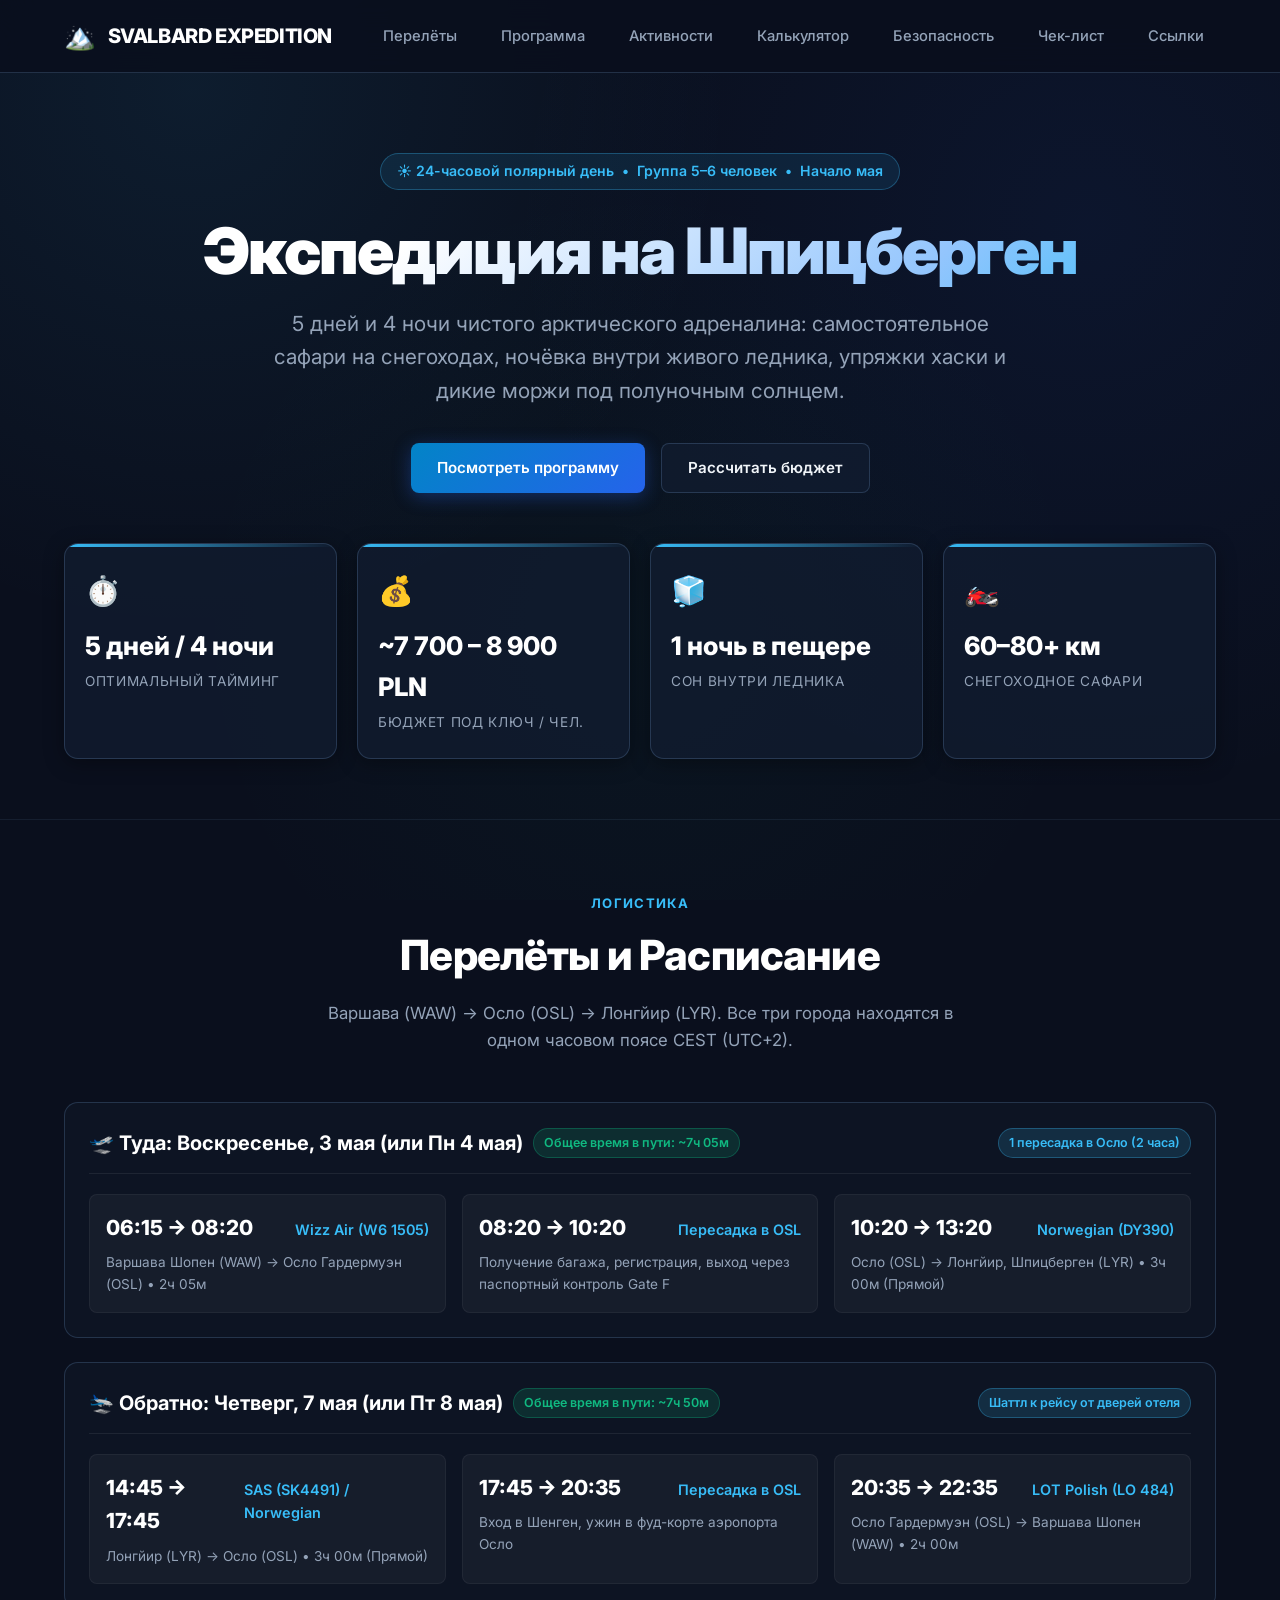
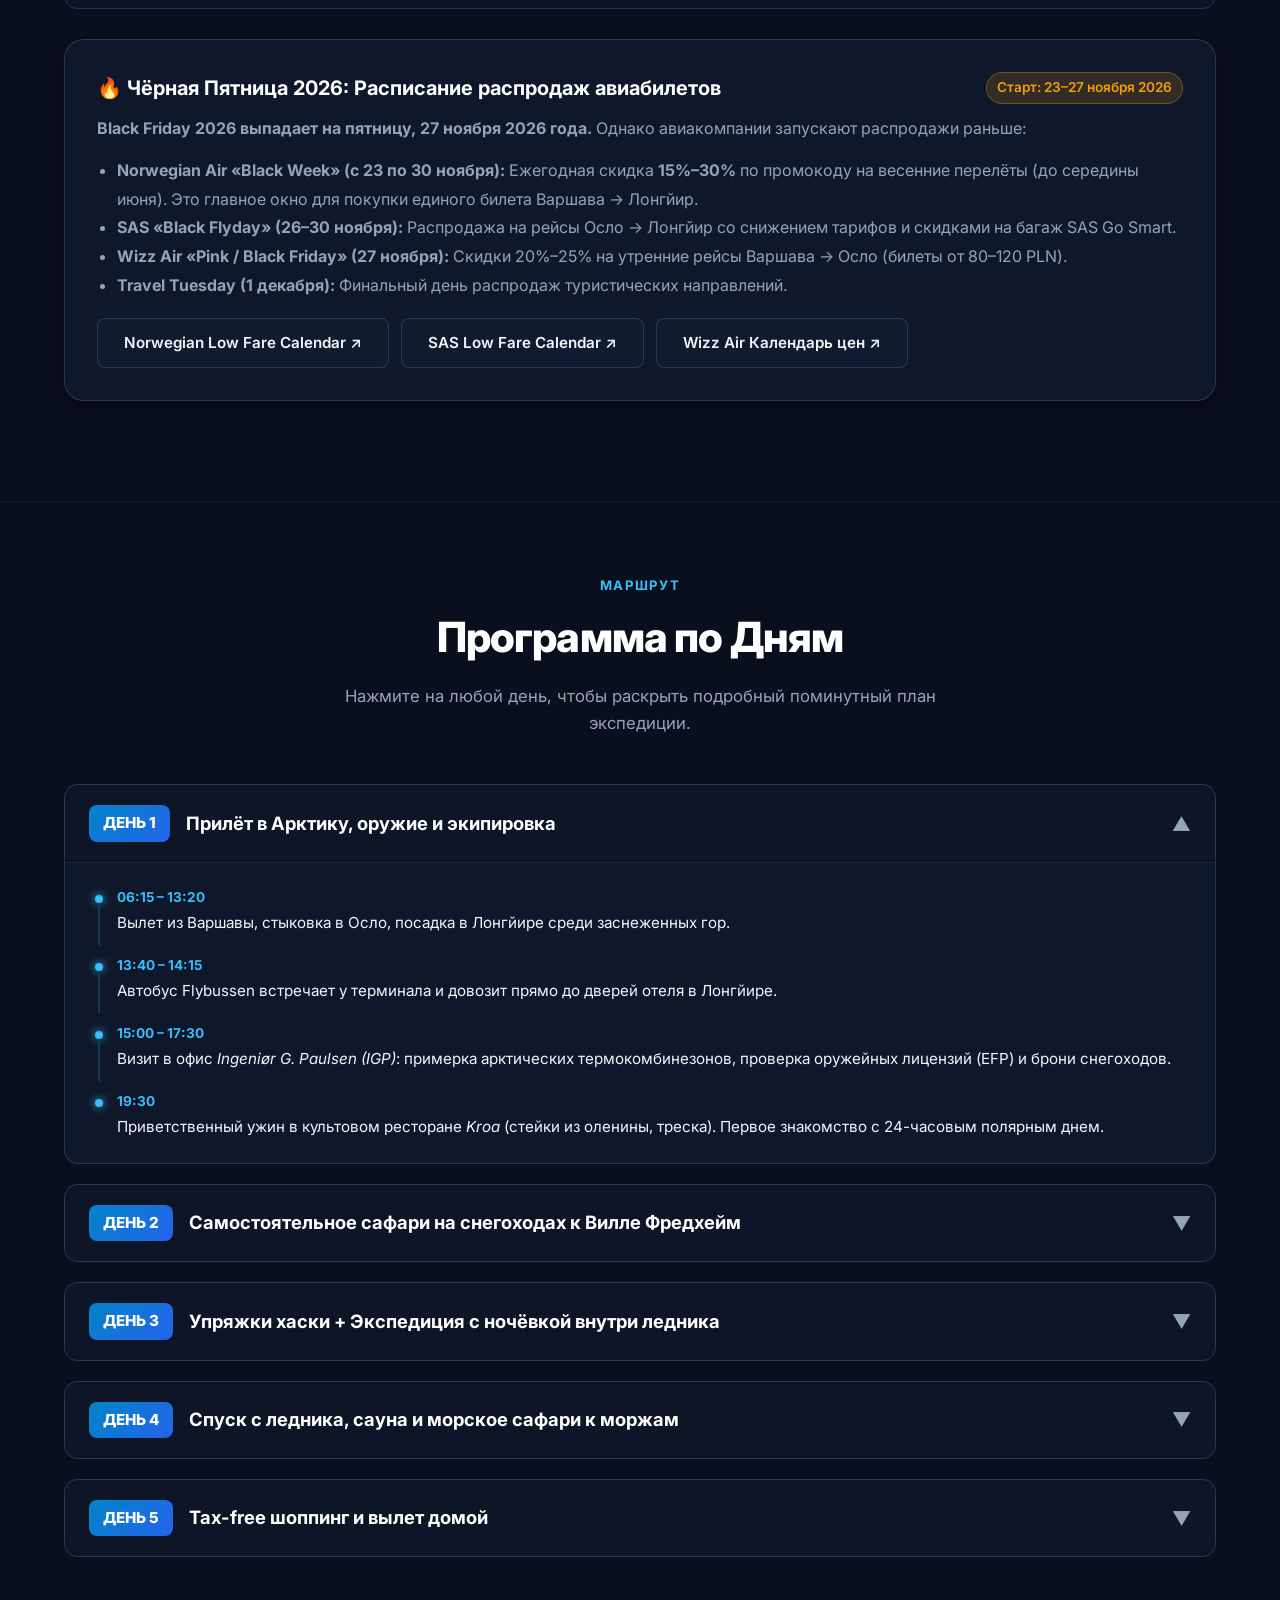
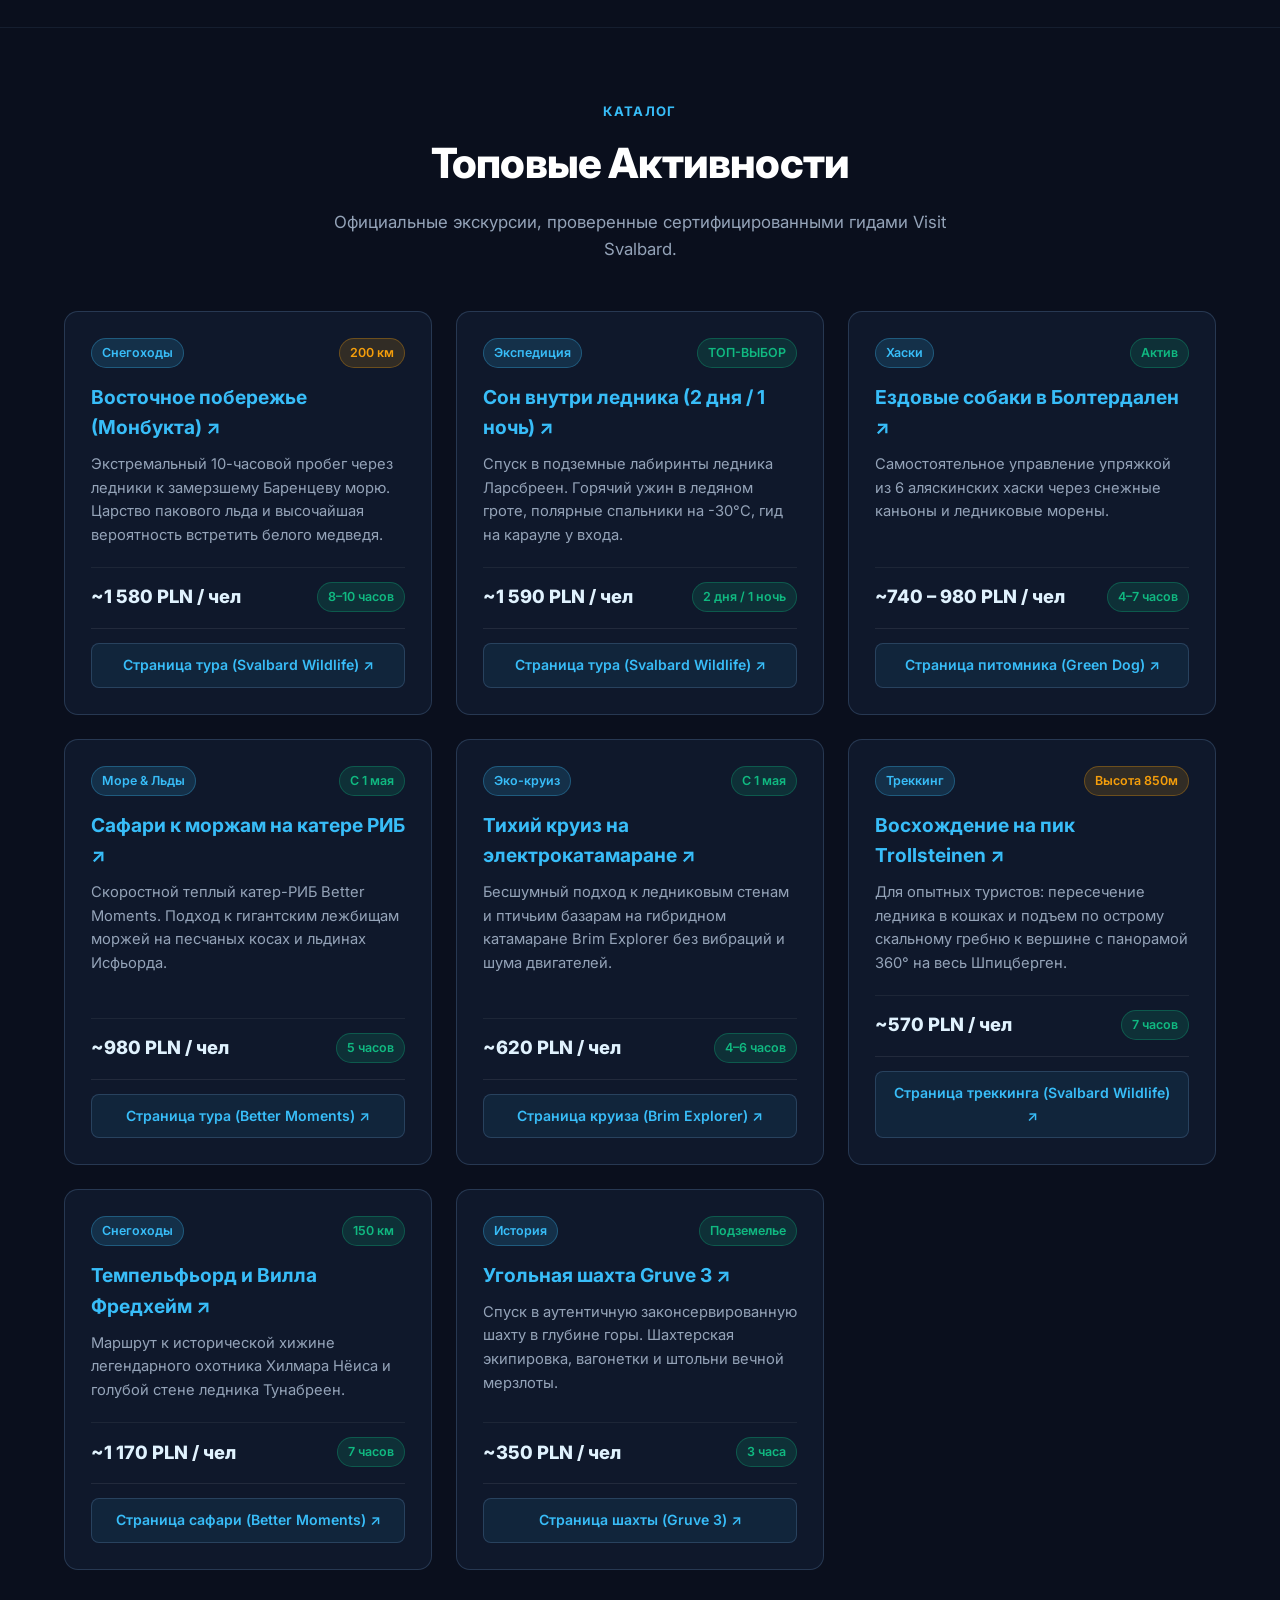
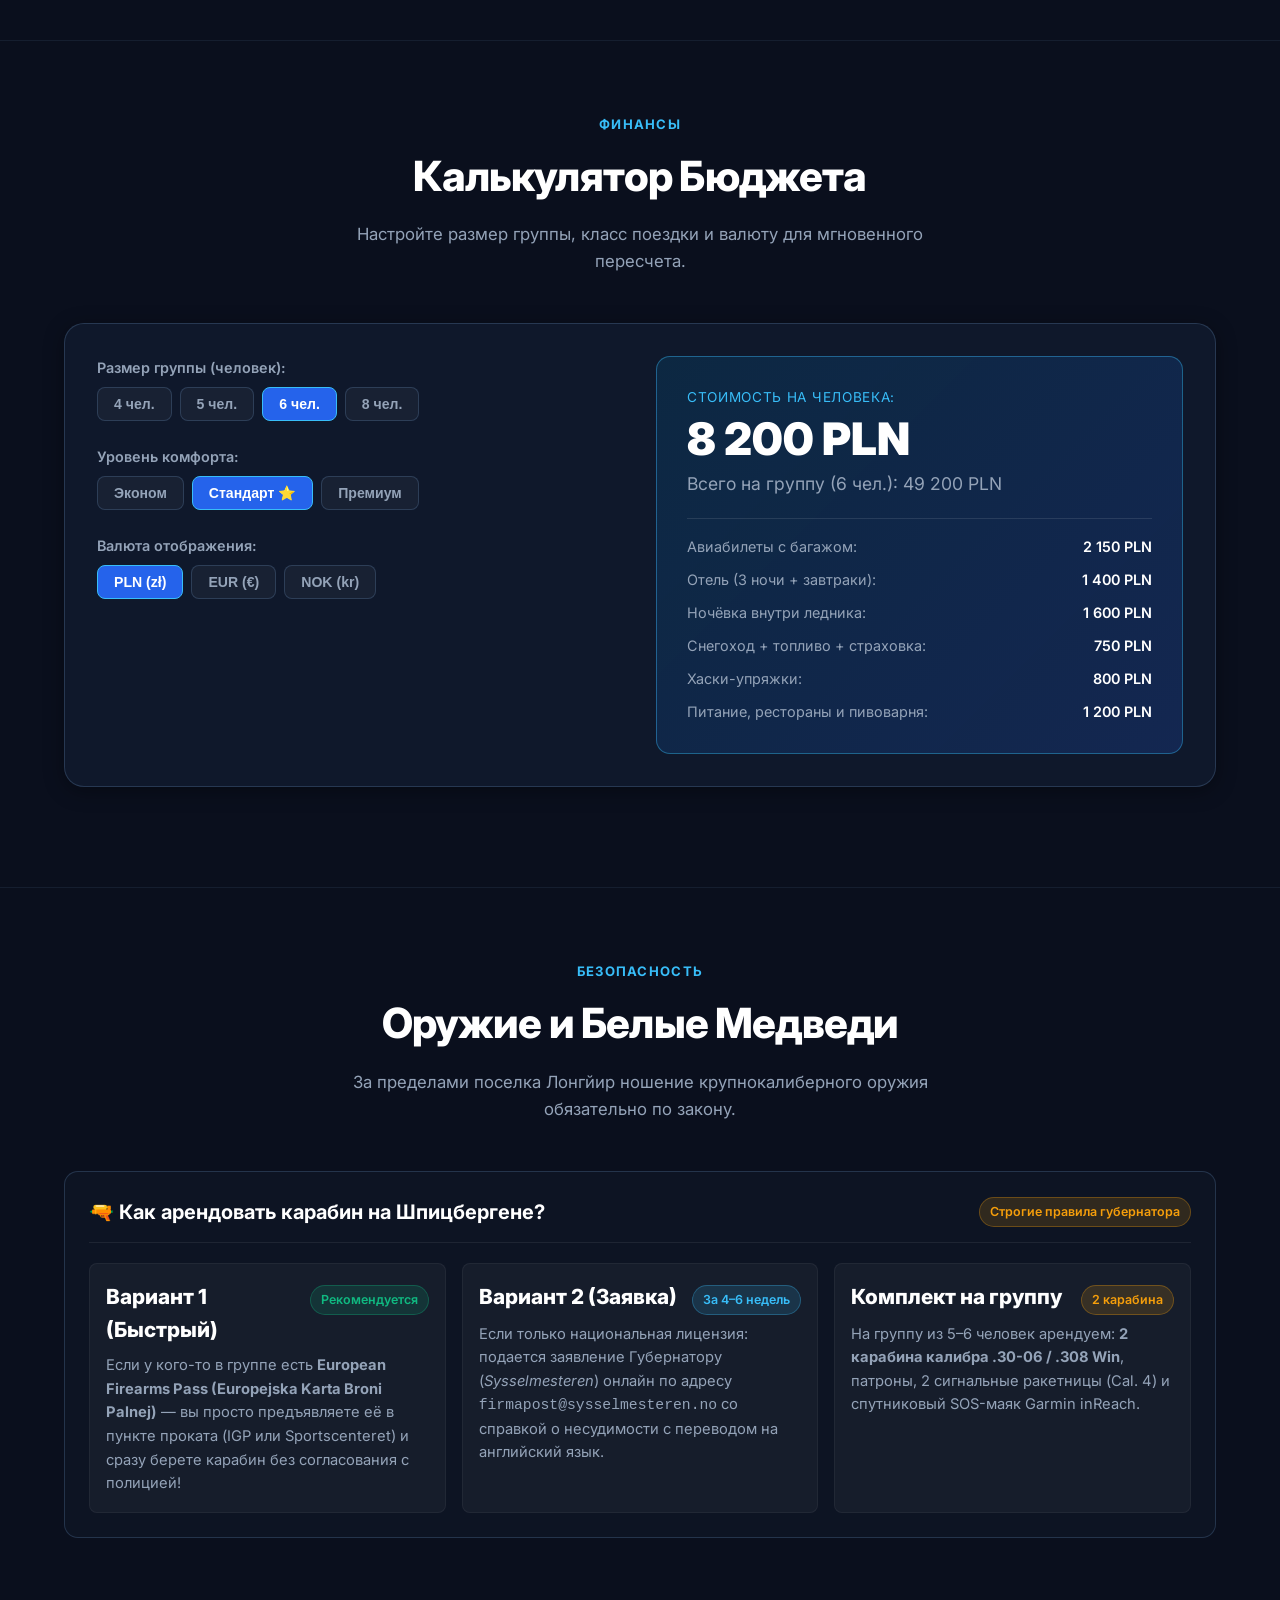
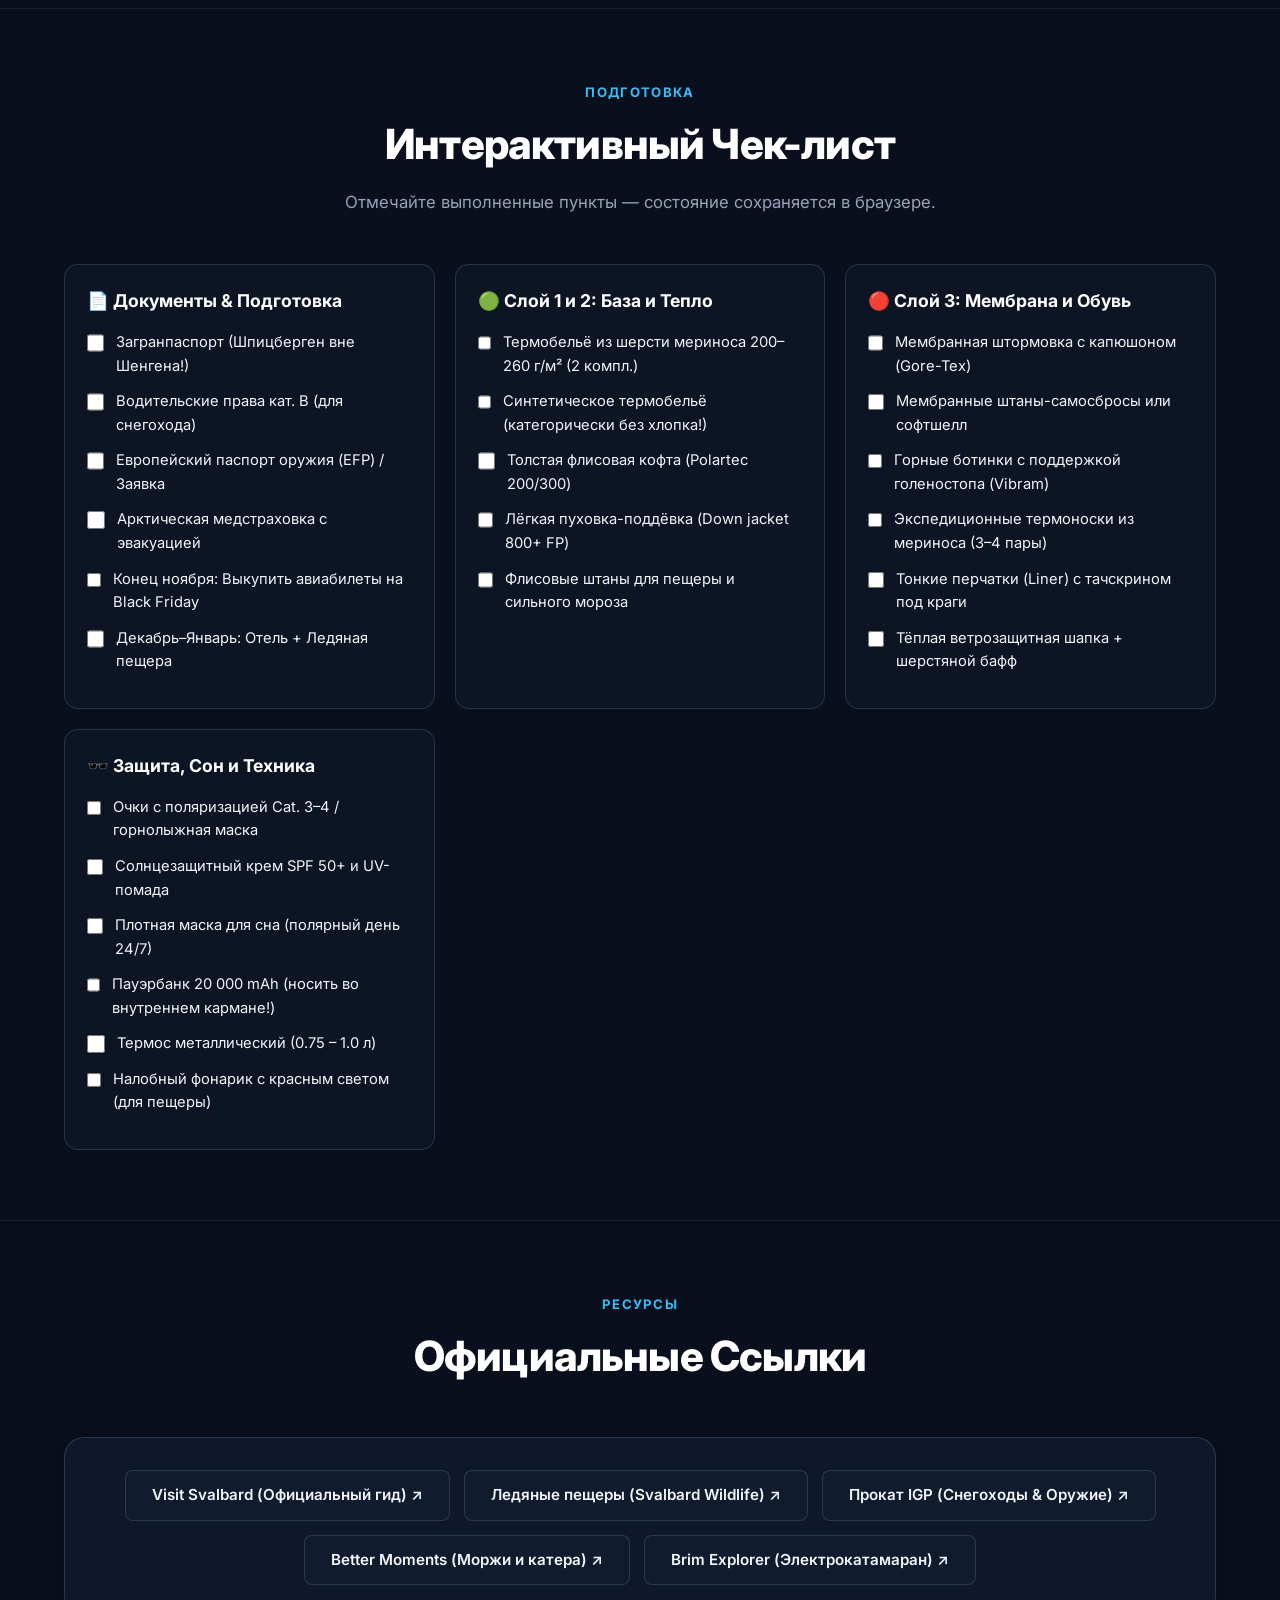
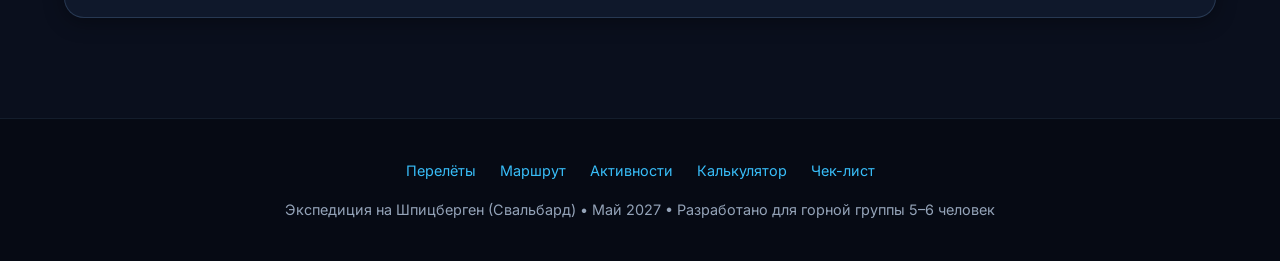
==== index.html @ f1adb148 "docs: add 4-person group logistics and detailed clothing guide" ====
<!DOCTYPE html>
<html lang="ru">
<head>
  <meta charset="UTF-8">
  <meta name="viewport" content="width=device-width, initial-scale=1.0">
  <title>Экспедиция на Шпицберген (Свальбард) | Май 2027</title>
  <meta name="description" content="План арктической экспедиции на Шпицберген (Свальбард) на 5 дней: перелёты, маршрут по дням, снегоходы, ночёвка в леднике, безопасность и бюджет.">
  <link rel="stylesheet" href="styles.css">
  <link rel="preconnect" href="https://fonts.googleapis.com">
  <link rel="preconnect" href="https://fonts.gstatic.com" crossorigin>
  <link href="https://fonts.googleapis.com/css2?family=Inter:wght@400;500;600;700;800;900&display=swap" rel="stylesheet">
</head>
<body>

  <!-- Header -->
  <header class="header">
    <div class="container nav-container">
      <div class="brand-logo">
        <span class="brand-icon">🏔️</span>
        <span>SVALBARD EXPEDITION</span>
      </div>
      <button class="nav-btn-mobile" id="mobileMenuBtn" aria-label="Открыть меню">☰</button>
      <nav>
        <ul class="nav-menu" id="navMenu">
          <li><a href="#flights" class="nav-link">Перелёты</a></li>
          <li><a href="#itinerary" class="nav-link">Программа</a></li>
          <li><a href="#activities" class="nav-link">Активности</a></li>
          <li><a href="#calculator" class="nav-link">Калькулятор</a></li>
          <li><a href="#safety" class="nav-link">Безопасность</a></li>
          <li><a href="#checklist" class="nav-link">Чек-лист</a></li>
          <li><a href="#links" class="nav-link">Ссылки</a></li>
        </ul>
      </nav>
    </div>
  </header>

  <!-- Hero Section -->
  <section class="hero">
    <div class="container">
      <div class="hero-badge">
        <span>☀️ 24-часовой полярный день</span>
        <span>•</span>
        <span>Группа 5–6 человек</span>
        <span>•</span>
        <span>Начало мая</span>
      </div>
      <h1>Экспедиция на Шпицберген</h1>
      <p class="hero-subtitle">
        5 дней и 4 ночи чистого арктического адреналина: самостоятельное сафари на снегоходах, ночёвка внутри живого ледника, упряжки хаски и дикие моржи под полуночным солнцем.
      </p>
      <div class="hero-actions">
        <a href="#itinerary" class="btn btn-primary">Посмотреть программу</a>
        <a href="#calculator" class="btn btn-secondary">Рассчитать бюджет</a>
      </div>

      <!-- KPI Grid -->
      <div class="kpi-grid">
        <div class="kpi-card">
          <div class="kpi-icon">⏱️</div>
          <div class="kpi-value">5 дней / 4 ночи</div>
          <div class="kpi-label">Оптимальный тайминг</div>
        </div>
        <div class="kpi-card">
          <div class="kpi-icon">💰</div>
          <div class="kpi-value">~7 700 – 8 900 PLN</div>
          <div class="kpi-label">Бюджет под ключ / чел.</div>
        </div>
        <div class="kpi-card">
          <div class="kpi-icon">🧊</div>
          <div class="kpi-value">1 ночь в пещере</div>
          <div class="kpi-label">Сон внутри ледника</div>
        </div>
        <div class="kpi-card">
          <div class="kpi-icon">🏍️</div>
          <div class="kpi-value">60–80+ км</div>
          <div class="kpi-label">Снегоходное сафари</div>
        </div>
      </div>
    </div>
  </section>

  <!-- Flights Section -->
  <section class="section" id="flights">
    <div class="container">
      <div class="section-header">
        <span class="section-tag">Логистика</span>
        <h2 class="section-title">Перелёты и Расписание</h2>
        <p class="section-desc">Варшава (WAW) → Осло (OSL) → Лонгйир (LYR). Все три города находятся в одном часовом поясе CEST (UTC+2).</p>
      </div>

      <div class="flight-timeline">
        <!-- Outbound -->
        <div class="flight-route-card">
          <div class="route-header">
            <div class="route-title">
              <span>🛫 Туда: Воскресенье, 3 мая (или Пн 4 мая)</span>
              <span class="badge badge-success">Общее время в пути: ~7ч 05м</span>
            </div>
            <span class="badge badge-info">1 пересадка в Осло (2 часа)</span>
          </div>
          <div class="flight-legs">
            <div class="flight-leg">
              <div class="flight-time-row">
                <span class="flight-time">06:15 → 08:20</span>
                <span class="flight-carrier">Wizz Air (W6 1505)</span>
              </div>
              <div class="flight-airport">Варшава Шопен (WAW) → Осло Гардермуэн (OSL) • 2ч 05м</div>
            </div>
            <div class="flight-leg">
              <div class="flight-time-row">
                <span class="flight-time">08:20 → 10:20</span>
                <span class="flight-carrier">Пересадка в OSL</span>
              </div>
              <div class="flight-airport">Получение багажа, регистрация, выход через паспортный контроль Gate F</div>
            </div>
            <div class="flight-leg">
              <div class="flight-time-row">
                <span class="flight-time">10:20 → 13:20</span>
                <span class="flight-carrier">Norwegian (DY390)</span>
              </div>
              <div class="flight-airport">Осло (OSL) → Лонгйир, Шпицберген (LYR) • 3ч 00м (Прямой)</div>
            </div>
          </div>
        </div>

        <!-- Inbound -->
        <div class="flight-route-card">
          <div class="route-header">
            <div class="route-title">
              <span>🛬 Обратно: Четверг, 7 мая (или Пт 8 мая)</span>
              <span class="badge badge-success">Общее время в пути: ~7ч 50м</span>
            </div>
            <span class="badge badge-info">Шаттл к рейсу от дверей отеля</span>
          </div>
          <div class="flight-legs">
            <div class="flight-leg">
              <div class="flight-time-row">
                <span class="flight-time">14:45 → 17:45</span>
                <span class="flight-carrier">SAS (SK4491) / Norwegian</span>
              </div>
              <div class="flight-airport">Лонгйир (LYR) → Осло (OSL) • 3ч 00м (Прямой)</div>
            </div>
            <div class="flight-leg">
              <div class="flight-time-row">
                <span class="flight-time">17:45 → 20:35</span>
                <span class="flight-carrier">Пересадка в OSL</span>
              </div>
              <div class="flight-airport">Вход в Шенген, ужин в фуд-корте аэропорта Осло</div>
            </div>
            <div class="flight-leg">
              <div class="flight-time-row">
                <span class="flight-time">20:35 → 22:35</span>
                <span class="flight-carrier">LOT Polish (LO 484)</span>
              </div>
              <div class="flight-airport">Осло Гардермуэн (OSL) → Варшава Шопен (WAW) • 2ч 00м</div>
            </div>
          </div>
        </div>
      </div>

      <!-- Flight Booking Strategy Card -->
      <div class="glass-panel" style="margin-top: 30px;">
        <div style="display: flex; align-items: center; justify-content: space-between; flex-wrap: wrap; gap: 12px; margin-bottom: 12px;">
          <h3 style="font-size: 1.25rem; color: #fff;">🔥 Чёрная Пятница 2026: Расписание распродаж авиабилетов</h3>
          <span class="badge badge-warning" style="font-size: 0.85rem;">Старт: 23–27 ноября 2026</span>
        </div>
        <p style="color: var(--text-muted); margin-bottom: 14px;">
          <strong>Black Friday 2026 выпадает на пятницу, 27 ноября 2026 года.</strong> Однако авиакомпании запускают распродажи раньше:
        </p>
        <ul style="color: var(--text-muted); margin-left: 20px; margin-bottom: 18px; line-height: 1.8;">
          <li><strong>Norwegian Air «Black Week» (с 23 по 30 ноября):</strong> Ежегодная скидка <strong>15%–30%</strong> по промокоду на весенние перелёты (до середины июня). Это главное окно для покупки единого билета Варшава → Лонгйир.</li>
          <li><strong>SAS «Black Flyday» (26–30 ноября):</strong> Распродажа на рейсы Осло → Лонгйир со снижением тарифов и скидками на багаж SAS Go Smart.</li>
          <li><strong>Wizz Air «Pink / Black Friday» (27 ноября):</strong> Скидки 20%–25% на утренние рейсы Варшава → Осло (билеты от 80–120 PLN).</li>
          <li><strong>Travel Tuesday (1 декабря):</strong> Финальный день распродаж туристических направлений.</li>
        </ul>
        <div style="display: flex; gap: 12px; flex-wrap: wrap;">
          <a href="https://www.norwegian.com" target="_blank" rel="noopener" class="btn btn-secondary">Norwegian Low Fare Calendar ↗</a>
          <a href="https://www.flysas.com" target="_blank" rel="noopener" class="btn btn-secondary">SAS Low Fare Calendar ↗</a>
          <a href="https://www.wizzair.com" target="_blank" rel="noopener" class="btn btn-secondary">Wizz Air Календарь цен ↗</a>
        </div>
      </div>
    </div>
  </section>

  <!-- Itinerary Section -->
  <section class="section" id="itinerary">
    <div class="container">
      <div class="section-header">
        <span class="section-tag">Маршрут</span>
        <h2 class="section-title">Программа по Дням</h2>
        <p class="section-desc">Нажмите на любой день, чтобы раскрыть подробный поминутный план экспедиции.</p>
      </div>

      <div class="itinerary-days">
        <!-- Day 1 -->
        <div class="day-card active">
          <div class="day-header">
            <div class="day-header-left">
              <span class="day-number-badge">ДЕНЬ 1</span>
              <span class="day-title">Прилёт в Арктику, оружие и экипировка</span>
            </div>
            <span class="day-toggle-icon">▼</span>
          </div>
          <div class="day-body">
            <div class="timeline-step">
              <div class="step-time">06:15 – 13:20</div>
              <div class="step-desc">Вылет из Варшавы, стыковка в Осло, посадка в Лонгйире среди заснеженных гор.</div>
            </div>
            <div class="timeline-step">
              <div class="step-time">13:40 – 14:15</div>
              <div class="step-desc">Автобус Flybussen встречает у терминала и довозит прямо до дверей отеля в Лонгйире.</div>
            </div>
            <div class="timeline-step">
              <div class="step-time">15:00 – 17:30</div>
              <div class="step-desc">Визит в офис <em>Ingeniør G. Paulsen (IGP)</em>: примерка арктических термокомбинезонов, проверка оружейных лицензий (EFP) и брони снегоходов.</div>
            </div>
            <div class="timeline-step">
              <div class="step-time">19:30</div>
              <div class="step-desc">Приветственный ужин в культовом ресторане <em>Kroa</em> (стейки из оленины, треска). Первое знакомство с 24-часовым полярным днем.</div>
            </div>
          </div>
        </div>

        <!-- Day 2 -->
        <div class="day-card">
          <div class="day-header">
            <div class="day-header-left">
              <span class="day-number-badge">ДЕНЬ 2</span>
              <span class="day-title">Самостоятельное сафари на снегоходах к Вилле Фредхейм</span>
            </div>
            <span class="day-toggle-icon">▼</span>
          </div>
          <div class="day-body">
            <div class="timeline-step">
              <div class="step-time">09:00 – 10:00</div>
              <div class="step-desc">Получение 3 снегоходов, 2 карабинов (.30-06), ракетниц и спутникового трекера Garmin inReach в прокате IGP.</div>
            </div>
            <div class="timeline-step">
              <div class="step-time">10:00 – 15:30</div>
              <div class="step-desc">Экспедиция через широкую долину Адвентдален и Сассендален к исторической хижине охотника Хилмара Нёиса (Вилла Фредхейм). Дистанция ~60–80 км. Нулевой риск ледниковых трещин.</div>
            </div>
            <div class="timeline-step">
              <div class="step-time">13:00</div>
              <div class="step-desc">Полевой обед на газовых горелках посреди арктической тундры с видом на замерзший Темпельфьорд.</div>
            </div>
            <div class="timeline-step">
              <div class="step-time">17:00 – 20:00</div>
              <div class="step-desc">Возврат техники, дегустация в <em>Svalbard Bryggeri</em> — самой северной крафтовой пивоварне в мире.</div>
            </div>
          </div>
        </div>

        <!-- Day 3 -->
        <div class="day-card">
          <div class="day-header">
            <div class="day-header-left">
              <span class="day-number-badge">ДЕНЬ 3</span>
              <span class="day-title">Упряжки хаски + Экспедиция с ночёвкой внутри ледника</span>
            </div>
            <span class="day-toggle-icon">▼</span>
          </div>
          <div class="day-body">
            <div class="timeline-step">
              <div class="step-time">09:30 – 13:00</div>
              <div class="step-desc">Драйвовый заезд на собачьих упряжках по долине Болтердален. Каждый самостоятельно управляет собственной упряжкой хаски.</div>
            </div>
            <div class="timeline-step">
              <div class="step-time">14:30 – 17:00</div>
              <div class="step-desc">Встреча с гидом Svalbard Wildlife Expeditions. Подъем на ледник Ларсбреен на снегоступах с экспедиционными рюкзаками (+400 м набора высоты).</div>
            </div>
            <div class="timeline-step">
              <div class="step-time">18:00 – 22:00</div>
              <div class="step-desc">Спуск по лестнице в подледниковую пещеру. Ужин при свечах в хрустальном гроте из синего льда.</div>
            </div>
            <div class="timeline-step">
              <div class="step-time">Ночь</div>
              <div class="step-desc">Сон внутри ледника на термоковриках в полярных спальниках на -30°C. Внутри пещеры стабильные -4°C и полный штиль. Гид с карабином охраняет вход.</div>
            </div>
          </div>
        </div>

        <!-- Day 4 -->
        <div class="day-card">
          <div class="day-header">
            <div class="day-header-left">
              <span class="day-number-badge">ДЕНЬ 4</span>
              <span class="day-title">Спуск с ледника, сауна и морское сафари к моржам</span>
            </div>
            <span class="day-toggle-icon">▼</span>
          </div>
          <div class="day-body">
            <div class="timeline-step">
              <div class="step-time">08:30 – 11:30</div>
              <div class="step-desc">Горячий завтрак внутри ледника, упаковка лагеря и спуск по морене обратно в Лонгйир.</div>
            </div>
            <div class="timeline-step">
              <div class="step-time">12:00 – 14:00</div>
              <div class="step-desc">Заселение в отель, горячий душ, сауна, отдых и зарядка техники.</div>
            </div>
            <div class="timeline-step">
              <div class="step-time">14:30 – 19:00</div>
              <div class="step-desc">Круиз на скоростном закрытом катере-РИБ или тихом электрокатамаране <em>Brim Explorer</em> к кромке морского льда: лежбища моржей, тюлени, белухи.</div>
            </div>
            <div class="timeline-step">
              <div class="step-time">20:30</div>
              <div class="step-desc">Праздничный финальный ужин в историческом шахтерском ресторане <em>Gruvelageret</em>.</div>
            </div>
          </div>
        </div>

        <!-- Day 5 -->
        <div class="day-card">
          <div class="day-header">
            <div class="day-header-left">
              <span class="day-number-badge">ДЕНЬ 5</span>
              <span class="day-title">Tax-free шоппинг и вылет домой</span>
            </div>
            <span class="day-toggle-icon">▼</span>
          </div>
          <div class="day-body">
            <div class="timeline-step">
              <div class="step-time">09:30 – 11:30</div>
              <div class="step-desc">Покупка сувениров, норвежских свитеров и беспошлинного алкоголя (Шпицберген — зона tax-free). Посещение Музея Северного Полюса.</div>
            </div>
            <div class="timeline-step">
              <div class="step-time">12:05 – 12:30</div>
              <div class="step-desc">Трансфер на автобусе Flybussen в аэропорт Лонгйира.</div>
            </div>
            <div class="timeline-step">
              <div class="step-time">14:05 – 22:35</div>
              <div class="step-desc">Перелёт Лонгйир → Осло → Варшава. Возвращение домой!</div>
            </div>
          </div>
        </div>
      </div>
    </div>
  </section>

  <!-- Activities Catalog Section -->
  <section class="section" id="activities">
    <div class="container">
      <div class="section-header">
        <span class="section-tag">Каталог</span>
        <h2 class="section-title">Топовые Активности</h2>
        <p class="section-desc">Официальные экскурсии, проверенные сертифицированными гидами Visit Svalbard.</p>
      </div>

      <div class="activities-grid">
        <!-- Activity 1 -->
        <div class="activity-card">
          <div>
            <div class="activity-badge-row">
              <span class="badge badge-info">Снегоходы</span>
              <span class="badge badge-warning">200 км</span>
            </div>
            <h3 class="activity-title">
              <a href="https://wildlife.no/en/tours/snowmobile-east-coast/" target="_blank" rel="noopener">Восточное побережье (Монбукта) ↗</a>
            </h3>
            <p class="activity-desc">
              Экстремальный 10-часовой пробег через ледники к замерзшему Баренцеву морю. Царство пакового льда и высочайшая вероятность встретить белого медведя.
            </p>
          </div>
          <div>
            <div class="activity-meta">
              <span class="activity-price">~1 580 PLN / чел</span>
              <span class="badge badge-success">8–10 часов</span>
            </div>
            <div class="activity-action">
              <a href="https://wildlife.no/en/tours/snowmobile-east-coast/" target="_blank" rel="noopener" class="activity-btn">
                <span>Страница тура (Svalbard Wildlife) ↗</span>
              </a>
            </div>
          </div>
        </div>

        <!-- Activity 2 -->
        <div class="activity-card">
          <div>
            <div class="activity-badge-row">
              <span class="badge badge-info">Экспедиция</span>
              <span class="badge badge-success">ТОП-ВЫБОР</span>
            </div>
            <h3 class="activity-title">
              <a href="https://wildlife.no/en/tours/sleep-inside-a-glacier/" target="_blank" rel="noopener">Сон внутри ледника (2 дня / 1 ночь) ↗</a>
            </h3>
            <p class="activity-desc">
              Спуск в подземные лабиринты ледника Ларсбреен. Горячий ужин в ледяном гроте, полярные спальники на -30°C, гид на карауле у входа.
            </p>
          </div>
          <div>
            <div class="activity-meta">
              <span class="activity-price">~1 590 PLN / чел</span>
              <span class="badge badge-success">2 дня / 1 ночь</span>
            </div>
            <div class="activity-action">
              <a href="https://wildlife.no/en/tours/sleep-inside-a-glacier/" target="_blank" rel="noopener" class="activity-btn">
                <span>Страница тура (Svalbard Wildlife) ↗</span>
              </a>
            </div>
          </div>
        </div>

        <!-- Activity 3 -->
        <div class="activity-card">
          <div>
            <div class="activity-badge-row">
              <span class="badge badge-info">Хаски</span>
              <span class="badge badge-success">Актив</span>
            </div>
            <h3 class="activity-title">
              <a href="https://greendog.no" target="_blank" rel="noopener">Ездовые собаки в Болтердален ↗</a>
            </h3>
            <p class="activity-desc">
              Самостоятельное управление упряжкой из 6 аляскинских хаски через снежные каньоны и ледниковые морены.
            </p>
          </div>
          <div>
            <div class="activity-meta">
              <span class="activity-price">~740 – 980 PLN / чел</span>
              <span class="badge badge-success">4–7 часов</span>
            </div>
            <div class="activity-action">
              <a href="https://greendog.no" target="_blank" rel="noopener" class="activity-btn">
                <span>Страница питомника (Green Dog) ↗</span>
              </a>
            </div>
          </div>
        </div>

        <!-- Activity 4 -->
        <div class="activity-card">
          <div>
            <div class="activity-badge-row">
              <span class="badge badge-info">Море & Льды</span>
              <span class="badge badge-success">С 1 мая</span>
            </div>
            <h3 class="activity-title">
              <a href="https://bettermoments.no/two-tons-of-happiness/" target="_blank" rel="noopener">Сафари к моржам на катере РИБ ↗</a>
            </h3>
            <p class="activity-desc">
              Скоростной теплый катер-РИБ Better Moments. Подход к гигантским лежбищам моржей на песчаных косах и льдинах Исфьорда.
            </p>
          </div>
          <div>
            <div class="activity-meta">
              <span class="activity-price">~980 PLN / чел</span>
              <span class="badge badge-success">5 часов</span>
            </div>
            <div class="activity-action">
              <a href="https://bettermoments.no/two-tons-of-happiness/" target="_blank" rel="noopener" class="activity-btn">
                <span>Страница тура (Better Moments) ↗</span>
              </a>
            </div>
          </div>
        </div>

        <!-- Activity 5 -->
        <div class="activity-card">
          <div>
            <div class="activity-badge-row">
              <span class="badge badge-info">Эко-круиз</span>
              <span class="badge badge-success">С 1 мая</span>
            </div>
            <h3 class="activity-title">
              <a href="https://brimexplorer.com/destinations/svalbard" target="_blank" rel="noopener">Тихий круиз на электрокатамаране ↗</a>
            </h3>
            <p class="activity-desc">
              Бесшумный подход к ледниковым стенам и птичьим базарам на гибридном катамаране Brim Explorer без вибраций и шума двигателей.
            </p>
          </div>
          <div>
            <div class="activity-meta">
              <span class="activity-price">~620 PLN / чел</span>
              <span class="badge badge-success">4–6 часов</span>
            </div>
            <div class="activity-action">
              <a href="https://brimexplorer.com/destinations/svalbard" target="_blank" rel="noopener" class="activity-btn">
                <span>Страница круиза (Brim Explorer) ↗</span>
              </a>
            </div>
          </div>
        </div>

        <!-- Activity 6 -->
        <div class="activity-card">
          <div>
            <div class="activity-badge-row">
              <span class="badge badge-info">Треккинг</span>
              <span class="badge badge-warning">Высота 850м</span>
            </div>
            <h3 class="activity-title">
              <a href="https://wildlife.no/en/tours/trollsteinen-a-real-summit-hike/" target="_blank" rel="noopener">Восхождение на пик Trollsteinen ↗</a>
            </h3>
            <p class="activity-desc">
              Для опытных туристов: пересечение ледника в кошках и подъем по острому скальному гребню к вершине с панорамой 360° на весь Шпицберген.
            </p>
          </div>
          <div>
            <div class="activity-meta">
              <span class="activity-price">~570 PLN / чел</span>
              <span class="badge badge-success">7 часов</span>
            </div>
            <div class="activity-action">
              <a href="https://wildlife.no/en/tours/trollsteinen-a-real-summit-hike/" target="_blank" rel="noopener" class="activity-btn">
                <span>Страница треккинга (Svalbard Wildlife) ↗</span>
              </a>
            </div>
          </div>
        </div>

        <!-- Activity 7 -->
        <div class="activity-card">
          <div>
            <div class="activity-badge-row">
              <span class="badge badge-info">Снегоходы</span>
              <span class="badge badge-success">150 км</span>
            </div>
            <h3 class="activity-title">
              <a href="https://bettermoments.no/snowmobile-safari-to-tempelfjorden/" target="_blank" rel="noopener">Темпельфьорд и Вилла Фредхейм ↗</a>
            </h3>
            <p class="activity-desc">
              Маршрут к исторической хижине легендарного охотника Хилмара Нёиса и голубой стене ледника Тунабреен.
            </p>
          </div>
          <div>
            <div class="activity-meta">
              <span class="activity-price">~1 170 PLN / чел</span>
              <span class="badge badge-success">7 часов</span>
            </div>
            <div class="activity-action">
              <a href="https://bettermoments.no/snowmobile-safari-to-tempelfjorden/" target="_blank" rel="noopener" class="activity-btn">
                <span>Страница сафари (Better Moments) ↗</span>
              </a>
            </div>
          </div>
        </div>

        <!-- Activity 8 -->
        <div class="activity-card">
          <div>
            <div class="activity-badge-row">
              <span class="badge badge-info">История</span>
              <span class="badge badge-success">Подземелье</span>
            </div>
            <h3 class="activity-title">
              <a href="https://gruve3.no/en/" target="_blank" rel="noopener">Угольная шахта Gruve 3 ↗</a>
            </h3>
            <p class="activity-desc">
              Спуск в аутентичную законсервированную шахту в глубине горы. Шахтерская экипировка, вагонетки и штольни вечной мерзлоты.
            </p>
          </div>
          <div>
            <div class="activity-meta">
              <span class="activity-price">~350 PLN / чел</span>
              <span class="badge badge-success">3 часа</span>
            </div>
            <div class="activity-action">
              <a href="https://gruve3.no/en/" target="_blank" rel="noopener" class="activity-btn">
                <span>Страница шахты (Gruve 3) ↗</span>
              </a>
            </div>
          </div>
        </div>
      </div>
    </div>
  </section>

  <!-- Calculator Section -->
  <section class="section" id="calculator">
    <div class="container">
      <div class="section-header">
        <span class="section-tag">Финансы</span>
        <h2 class="section-title">Калькулятор Бюджета</h2>
        <p class="section-desc">Настройте размер группы, класс поездки и валюту для мгновенного пересчета.</p>
      </div>

      <div class="glass-panel">
        <div class="calc-container">
          <div class="calc-controls">
            <!-- Group size -->
            <div class="control-group">
              <label class="control-label">Размер группы (человек):</label>
              <div class="btn-group">
                <button class="btn-toggle" data-group="4">4 чел.</button>
                <button class="btn-toggle" data-group="5">5 чел.</button>
                <button class="btn-toggle active" data-group="6">6 чел.</button>
                <button class="btn-toggle" data-group="8">8 чел.</button>
              </div>
            </div>

            <!-- Tier -->
            <div class="control-group">
              <label class="control-label">Уровень комфорта:</label>
              <div class="btn-group">
                <button class="btn-toggle" data-tier="economy">Эконом</button>
                <button class="btn-toggle active" data-tier="standard">Стандарт ⭐</button>
                <button class="btn-toggle" data-tier="premium">Премиум</button>
              </div>
            </div>

            <!-- Currency -->
            <div class="control-group">
              <label class="control-label">Валюта отображения:</label>
              <div class="btn-group">
                <button class="btn-toggle active" data-currency="PLN">PLN (zł)</button>
                <button class="btn-toggle" data-currency="EUR">EUR (€)</button>
                <button class="btn-toggle" data-currency="NOK">NOK (kr)</button>
              </div>
            </div>
          </div>

          <div class="calc-result-box">
            <div>
              <div class="calc-total-label">Стоимость на человека:</div>
              <div class="calc-total-value" id="calcTotalValue">8 450 PLN</div>
              <div class="calc-subtotal-value" id="calcSubtotalValue">Всего на группу (6 чел.): 50 700 PLN</div>
            </div>

            <ul class="calc-breakdown-list">
              <li class="calc-breakdown-item">
                <span>Авиабилеты с багажом:</span>
                <span id="bFlights">2 150 PLN</span>
              </li>
              <li class="calc-breakdown-item">
                <span>Отель (3 ночи + завтраки):</span>
                <span id="bHotel">1 400 PLN</span>
              </li>
              <li class="calc-breakdown-item">
                <span>Ночёвка внутри ледника:</span>
                <span id="bIceCave">1 600 PLN</span>
              </li>
              <li class="calc-breakdown-item">
                <span>Снегоход + топливо + страховка:</span>
                <span id="bSnowmobile">750 PLN</span>
              </li>
              <li class="calc-breakdown-item">
                <span>Хаски-упряжки:</span>
                <span id="bDogsled">800 PLN</span>
              </li>
              <li class="calc-breakdown-item">
                <span>Питание, рестораны и пивоварня:</span>
                <span id="bFood">1 200 PLN</span>
              </li>
            </ul>
          </div>
        </div>
      </div>
    </div>
  </section>

  <!-- Safety & Firearms Section -->
  <section class="section" id="safety">
    <div class="container">
      <div class="section-header">
        <span class="section-tag">Безопасность</span>
        <h2 class="section-title">Оружие и Белые Медведи</h2>
        <p class="section-desc">За пределами поселка Лонгйир ношение крупнокалиберного оружия обязательно по закону.</p>
      </div>

      <div class="flight-timeline">
        <div class="flight-route-card">
          <div class="route-header">
            <div class="route-title">
              <span>🔫 Как арендовать карабин на Шпицбергене?</span>
            </div>
            <span class="badge badge-warning">Строгие правила губернатора</span>
          </div>
          <div class="flight-legs">
            <div class="flight-leg">
              <div class="flight-time-row">
                <span class="flight-time">Вариант 1 (Быстрый)</span>
                <span class="badge badge-success">Рекомендуется</span>
              </div>
              <div class="flight-desc" style="color: var(--text-muted); font-size: 0.92rem;">
                Если у кого-то в группе есть <strong>European Firearms Pass (Europejska Karta Broni Palnej)</strong> — вы просто предъявляете её в пункте проката (IGP или Sportscenteret) и сразу берете карабин без согласования с полицией!
              </div>
            </div>

            <div class="flight-leg">
              <div class="flight-time-row">
                <span class="flight-time">Вариант 2 (Заявка)</span>
                <span class="badge badge-info">За 4–6 недель</span>
              </div>
              <div class="flight-desc" style="color: var(--text-muted); font-size: 0.92rem;">
                Если только национальная лицензия: подается заявление Губернатору (<em>Sysselmesteren</em>) онлайн по адресу <code>firmapost@sysselmesteren.no</code> со справкой о несудимости с переводом на английский язык.
              </div>
            </div>

            <div class="flight-leg">
              <div class="flight-time-row">
                <span class="flight-time">Комплект на группу</span>
                <span class="badge badge-warning">2 карабина</span>
              </div>
              <div class="flight-desc" style="color: var(--text-muted); font-size: 0.92rem;">
                На группу из 5–6 человек арендуем: <strong>2 карабина калибра .30-06 / .308 Win</strong>, патроны, 2 сигнальные ракетницы (Cal. 4) и спутниковый SOS-маяк Garmin inReach.
              </div>
            </div>
          </div>
        </div>
      </div>
    </div>
  </section>

  <!-- Checklist Section -->
  <section class="section" id="checklist">
    <div class="container">
      <div class="section-header">
        <span class="section-tag">Подготовка</span>
        <h2 class="section-title">Интерактивный Чек-лист</h2>
        <p class="section-desc">Отмечайте выполненные пункты — состояние сохраняется в браузере.</p>
      </div>

      <div class="checklist-grid">
        <div class="checklist-group">
          <div class="checklist-title">📄 Документы & Подготовка</div>
          <label class="check-item"><input type="checkbox"><span>Загранпаспорт (Шпицберген вне Шенгена!)</span></label>
          <label class="check-item"><input type="checkbox"><span>Водительские права кат. B (для снегохода)</span></label>
          <label class="check-item"><input type="checkbox"><span>Европейский паспорт оружия (EFP) / Заявка</span></label>
          <label class="check-item"><input type="checkbox"><span>Арктическая медстраховка с эвакуацией</span></label>
          <label class="check-item"><input type="checkbox"><span>Конец ноября: Выкупить авиабилеты на Black Friday</span></label>
          <label class="check-item"><input type="checkbox"><span>Декабрь–Январь: Отель + Ледяная пещера</span></label>
        </div>

        <div class="checklist-group">
          <div class="checklist-title">🟢 Слой 1 и 2: База и Тепло</div>
          <label class="check-item"><input type="checkbox"><span>Термобельё из шерсти мериноса 200–260 г/м² (2 компл.)</span></label>
          <label class="check-item"><input type="checkbox"><span>Синтетическое термобельё (категорически без хлопка!)</span></label>
          <label class="check-item"><input type="checkbox"><span>Толстая флисовая кофта (Polartec 200/300)</span></label>
          <label class="check-item"><input type="checkbox"><span>Лёгкая пуховка-поддёвка (Down jacket 800+ FP)</span></label>
          <label class="check-item"><input type="checkbox"><span>Флисовые штаны для пещеры и сильного мороза</span></label>
        </div>

        <div class="checklist-group">
          <div class="checklist-title">🔴 Слой 3: Мембрана и Обувь</div>
          <label class="check-item"><input type="checkbox"><span>Мембранная штормовка с капюшоном (Gore-Tex)</span></label>
          <label class="check-item"><input type="checkbox"><span>Мембранные штаны-самосбросы или софтшелл</span></label>
          <label class="check-item"><input type="checkbox"><span>Горные ботинки с поддержкой голеностопа (Vibram)</span></label>
          <label class="check-item"><input type="checkbox"><span>Экспедиционные термоноски из мериноса (3–4 пары)</span></label>
          <label class="check-item"><input type="checkbox"><span>Тонкие перчатки (Liner) с тачскрином под краги</span></label>
          <label class="check-item"><input type="checkbox"><span>Тёплая ветрозащитная шапка + шерстяной бафф</span></label>
        </div>

        <div class="checklist-group">
          <div class="checklist-title">🕶️ Защита, Сон и Техника</div>
          <label class="check-item"><input type="checkbox"><span>Очки с поляризацией Cat. 3–4 / горнолыжная маска</span></label>
          <label class="check-item"><input type="checkbox"><span>Солнцезащитный крем SPF 50+ и UV-помада</span></label>
          <label class="check-item"><input type="checkbox"><span>Плотная маска для сна (полярный день 24/7)</span></label>
          <label class="check-item"><input type="checkbox"><span>Пауэрбанк 20 000 mAh (носить во внутреннем кармане!)</span></label>
          <label class="check-item"><input type="checkbox"><span>Термос металлический (0.75 – 1.0 л)</span></label>
          <label class="check-item"><input type="checkbox"><span>Налобный фонарик с красным светом (для пещеры)</span></label>
        </div>
      </div>
    </div>
  </section>

  <!-- Links Section -->
  <section class="section" id="links">
    <div class="container">
      <div class="section-header">
        <span class="section-tag">Ресурсы</span>
        <h2 class="section-title">Официальные Ссылки</h2>
      </div>

      <div class="glass-panel" style="text-align: center;">
        <div style="display: flex; gap: 14px; justify-content: center; flex-wrap: wrap;">
          <a href="https://en.visitsvalbard.com" target="_blank" rel="noopener" class="btn btn-secondary">Visit Svalbard (Официальный гид) ↗</a>
          <a href="https://wildlife.no" target="_blank" rel="noopener" class="btn btn-secondary">Ледяные пещеры (Svalbard Wildlife) ↗</a>
          <a href="https://hurtigrutensvalbard.com" target="_blank" rel="noopener" class="btn btn-secondary">Прокат IGP (Снегоходы & Оружие) ↗</a>
          <a href="https://bettermoments.no" target="_blank" rel="noopener" class="btn btn-secondary">Better Moments (Моржи и катера) ↗</a>
          <a href="https://brimexplorer.com" target="_blank" rel="noopener" class="btn btn-secondary">Brim Explorer (Электрокатамаран) ↗</a>
        </div>
      </div>
    </div>
  </section>

  <!-- Footer -->
  <footer class="footer">
    <div class="container">
      <div class="footer-links">
        <a href="#flights">Перелёты</a>
        <a href="#itinerary">Маршрут</a>
        <a href="#activities">Активности</a>
        <a href="#calculator">Калькулятор</a>
        <a href="#checklist">Чек-лист</a>
      </div>
      <p>Экспедиция на Шпицберген (Свальбард) • Май 2027 • Разработано для горной группы 5–6 человек</p>
    </div>
  </footer>

  <script src="script.js"></script>
</body>
</html>
---- styles.css ----
:root {
  --bg-primary: #0a0f1d;
  --bg-secondary: #111a2e;
  --bg-card: rgba(18, 28, 48, 0.75);
  --bg-glass: rgba(255, 255, 255, 0.04);
  --border-glass: rgba(147, 197, 253, 0.18);
  --border-accent: rgba(56, 189, 248, 0.4);
  
  --text-main: #f1f5f9;
  --text-muted: #94a3b8;
  --text-dim: #64748b;
  
  --accent-cyan: #38bdf8;
  --accent-blue: #2563eb;
  --accent-ice: #e0f2fe;
  --accent-gold: #f59e0b;
  --accent-emerald: #10b981;
  --accent-rose: #f43f5e;
  
  --radius-sm: 8px;
  --radius-md: 14px;
  --radius-lg: 20px;
  --radius-full: 9999px;
  
  --shadow-subtle: 0 4px 20px rgba(0, 0, 0, 0.35);
  --shadow-glow: 0 0 35px rgba(56, 189, 248, 0.15);
  --font-sans: 'Inter', -apple-system, BlinkMacSystemFont, 'Segoe UI', Roboto, Helvetica, Arial, sans-serif;
}

* {
  box-sizing: border-box;
  margin: 0;
  padding: 0;
}

body {
  font-family: var(--font-sans);
  background-color: var(--bg-primary);
  color: var(--text-main);
  line-height: 1.6;
  overflow-x: hidden;
  background-image: 
    radial-gradient(circle at 15% 10%, rgba(56, 189, 248, 0.08) 0%, transparent 40%),
    radial-gradient(circle at 85% 25%, rgba(37, 99, 235, 0.08) 0%, transparent 45%),
    radial-gradient(circle at 50% 70%, rgba(16, 185, 129, 0.04) 0%, transparent 50%);
  background-attachment: fixed;
}

a {
  color: var(--accent-cyan);
  text-decoration: none;
  transition: all 0.2s ease;
}

a:hover {
  color: var(--accent-ice);
  text-shadow: 0 0 10px rgba(56, 189, 248, 0.4);
}

.container {
  max-width: 1200px;
  margin: 0 auto;
  padding: 0 24px;
}

/* Header & Navigation */
header.header {
  position: sticky;
  top: 0;
  z-index: 100;
  background: rgba(10, 15, 29, 0.85);
  backdrop-filter: blur(16px);
  border-bottom: 1px solid var(--border-glass);
}

.nav-container {
  display: flex;
  align-items: center;
  justify-content: space-between;
  height: 72px;
}

.brand-logo {
  display: flex;
  align-items: center;
  gap: 12px;
  font-weight: 800;
  font-size: 1.25rem;
  color: #fff;
  letter-spacing: -0.02em;
}

.brand-icon {
  font-size: 1.6rem;
}

.nav-menu {
  display: flex;
  gap: 20px;
  list-style: none;
}

.nav-link {
  color: var(--text-muted);
  font-size: 0.92rem;
  font-weight: 500;
  padding: 8px 12px;
  border-radius: var(--radius-sm);
  transition: all 0.2s ease;
}

.nav-link:hover, .nav-link.active {
  color: #fff;
  background: var(--bg-glass);
}

.nav-btn-mobile {
  display: none;
  background: none;
  border: 1px solid var(--border-glass);
  color: var(--text-main);
  font-size: 1.4rem;
  padding: 6px 12px;
  border-radius: var(--radius-sm);
  cursor: pointer;
}

/* Hero Section */
.hero {
  padding: 80px 0 60px;
  text-align: center;
  position: relative;
}

.hero-badge {
  display: inline-flex;
  align-items: center;
  gap: 8px;
  padding: 6px 16px;
  border-radius: var(--radius-full);
  background: rgba(56, 189, 248, 0.1);
  border: 1px solid rgba(56, 189, 248, 0.3);
  color: var(--accent-cyan);
  font-size: 0.88rem;
  font-weight: 600;
  margin-bottom: 24px;
}

.hero h1 {
  font-size: clamp(2.4rem, 5vw, 4rem);
  font-weight: 900;
  line-height: 1.15;
  margin-bottom: 20px;
  background: linear-gradient(135deg, #ffffff 30%, #93c5fd 75%, #38bdf8 100%);
  -webkit-background-clip: text;
  -webkit-text-fill-color: transparent;
  letter-spacing: -0.03em;
}

.hero-subtitle {
  font-size: clamp(1.05rem, 2vw, 1.3rem);
  color: var(--text-muted);
  max-width: 760px;
  margin: 0 auto 36px;
  font-weight: 400;
}

.hero-actions {
  display: flex;
  justify-content: center;
  gap: 16px;
  flex-wrap: wrap;
  margin-bottom: 50px;
}

.btn {
  display: inline-flex;
  align-items: center;
  gap: 10px;
  padding: 12px 26px;
  font-size: 0.95rem;
  font-weight: 600;
  border-radius: var(--radius-sm);
  cursor: pointer;
  transition: all 0.25s cubic-bezier(0.16, 1, 0.3, 1);
  border: none;
}

.btn-primary {
  background: linear-gradient(135deg, #0284c7, #2563eb);
  color: #fff;
  box-shadow: 0 4px 18px rgba(37, 99, 235, 0.35);
}

.btn-primary:hover {
  background: linear-gradient(135deg, #38bdf8, #1d4ed8);
  transform: translateY(-2px);
  color: #fff;
  box-shadow: 0 6px 24px rgba(37, 99, 235, 0.5);
}

.btn-secondary {
  background: var(--bg-card);
  border: 1px solid var(--border-glass);
  color: var(--text-main);
}

.btn-secondary:hover {
  background: rgba(255, 255, 255, 0.08);
  border-color: var(--accent-cyan);
  color: #fff;
  transform: translateY(-2px);
}

/* KPI Grid */
.kpi-grid {
  display: grid;
  grid-template-columns: repeat(auto-fit, minmax(220px, 1fr));
  gap: 20px;
  margin-top: 30px;
}

.kpi-card {
  background: var(--bg-card);
  border: 1px solid var(--border-glass);
  padding: 24px 20px;
  border-radius: var(--radius-md);
  text-align: left;
  position: relative;
  overflow: hidden;
  box-shadow: var(--shadow-subtle);
  transition: transform 0.25s ease, border-color 0.25s ease;
}

.kpi-card:hover {
  transform: translateY(-4px);
  border-color: var(--border-accent);
}

.kpi-card::before {
  content: '';
  position: absolute;
  top: 0;
  left: 0;
  width: 100%;
  height: 3px;
  background: linear-gradient(90deg, var(--accent-cyan), transparent);
}

.kpi-icon {
  font-size: 1.8rem;
  margin-bottom: 12px;
}

.kpi-value {
  font-size: 1.6rem;
  font-weight: 800;
  color: #fff;
  margin-bottom: 4px;
}

.kpi-label {
  font-size: 0.85rem;
  color: var(--text-muted);
  text-transform: uppercase;
  letter-spacing: 0.05em;
}

/* Sections General */
section.section {
  padding: 70px 0;
  border-top: 1px solid rgba(147, 197, 253, 0.08);
}

.section-header {
  text-align: center;
  margin-bottom: 48px;
}

.section-tag {
  display: inline-block;
  font-size: 0.82rem;
  font-weight: 700;
  text-transform: uppercase;
  letter-spacing: 0.1em;
  color: var(--accent-cyan);
  margin-bottom: 8px;
}

.section-title {
  font-size: clamp(1.8rem, 3.5vw, 2.6rem);
  font-weight: 800;
  color: #fff;
  letter-spacing: -0.02em;
}

.section-desc {
  font-size: 1.05rem;
  color: var(--text-muted);
  max-width: 650px;
  margin: 12px auto 0;
}

/* Cards & Layouts */
.glass-panel {
  background: var(--bg-card);
  border: 1px solid var(--border-glass);
  border-radius: var(--radius-lg);
  padding: 32px;
  box-shadow: var(--shadow-subtle);
  margin-bottom: 30px;
}

/* Flights Schedule */
.flight-timeline {
  display: flex;
  flex-direction: column;
  gap: 24px;
}

.flight-route-card {
  background: rgba(14, 22, 38, 0.8);
  border: 1px solid var(--border-glass);
  border-radius: var(--radius-md);
  padding: 24px;
  transition: border-color 0.2s ease;
}

.flight-route-card:hover {
  border-color: var(--accent-cyan);
}

.route-header {
  display: flex;
  justify-content: space-between;
  align-items: center;
  flex-wrap: wrap;
  gap: 12px;
  margin-bottom: 20px;
  padding-bottom: 14px;
  border-bottom: 1px solid rgba(255, 255, 255, 0.07);
}

.route-title {
  font-size: 1.25rem;
  font-weight: 700;
  color: #fff;
  display: flex;
  align-items: center;
  gap: 10px;
}

.badge {
  display: inline-block;
  padding: 4px 10px;
  border-radius: var(--radius-full);
  font-size: 0.78rem;
  font-weight: 600;
}

.badge-success {
  background: rgba(16, 185, 129, 0.15);
  color: var(--accent-emerald);
  border: 1px solid rgba(16, 185, 129, 0.3);
}

.badge-info {
  background: rgba(56, 189, 248, 0.15);
  color: var(--accent-cyan);
  border: 1px solid rgba(56, 189, 248, 0.3);
}

.badge-warning {
  background: rgba(245, 158, 11, 0.15);
  color: var(--accent-gold);
  border: 1px solid rgba(245, 158, 11, 0.3);
}

.flight-legs {
  display: grid;
  grid-template-columns: repeat(auto-fit, minmax(280px, 1fr));
  gap: 16px;
}

.flight-leg {
  background: var(--bg-glass);
  border: 1px solid rgba(255, 255, 255, 0.05);
  padding: 16px;
  border-radius: var(--radius-sm);
}

.flight-time-row {
  display: flex;
  justify-content: space-between;
  align-items: baseline;
  margin-bottom: 8px;
}

.flight-time {
  font-size: 1.3rem;
  font-weight: 800;
  color: #fff;
}

.flight-airport {
  font-size: 0.85rem;
  color: var(--text-muted);
}

.flight-carrier {
  font-size: 0.9rem;
  color: var(--accent-cyan);
  font-weight: 600;
}

/* Day-by-day Itinerary */
.itinerary-days {
  display: flex;
  flex-direction: column;
  gap: 20px;
}

.day-card {
  background: var(--bg-card);
  border: 1px solid var(--border-glass);
  border-radius: var(--radius-md);
  overflow: hidden;
  transition: border-color 0.2s ease, transform 0.2s ease;
}

.day-card:hover {
  border-color: var(--border-accent);
}

.day-header {
  padding: 20px 24px;
  background: rgba(14, 22, 38, 0.9);
  display: flex;
  justify-content: space-between;
  align-items: center;
  cursor: pointer;
  user-select: none;
}

.day-header-left {
  display: flex;
  align-items: center;
  gap: 16px;
}

.day-number-badge {
  background: linear-gradient(135deg, #0284c7, #2563eb);
  color: #fff;
  font-weight: 800;
  padding: 6px 14px;
  border-radius: var(--radius-sm);
  font-size: 0.95rem;
}

.day-title {
  font-size: 1.15rem;
  font-weight: 700;
  color: #fff;
}

.day-toggle-icon {
  font-size: 1.2rem;
  color: var(--text-muted);
  transition: transform 0.25s ease;
}

.day-card.active .day-toggle-icon {
  transform: rotate(180deg);
}

.day-body {
  padding: 24px;
  display: none;
  border-top: 1px solid rgba(255, 255, 255, 0.05);
}

.day-card.active .day-body {
  display: block;
}

.timeline-step {
  position: relative;
  padding-left: 28px;
  margin-bottom: 20px;
}

.timeline-step:last-child {
  margin-bottom: 0;
}

.timeline-step::before {
  content: '';
  position: absolute;
  left: 6px;
  top: 8px;
  width: 8px;
  height: 8px;
  border-radius: 50%;
  background: var(--accent-cyan);
  box-shadow: 0 0 8px var(--accent-cyan);
}

.timeline-step::after {
  content: '';
  position: absolute;
  left: 9px;
  top: 20px;
  width: 2px;
  height: calc(100% - 10px);
  background: rgba(56, 189, 248, 0.2);
}

.timeline-step:last-child::after {
  display: none;
}

.step-time {
  font-size: 0.85rem;
  font-weight: 700;
  color: var(--accent-cyan);
  margin-bottom: 2px;
}

.step-desc {
  font-size: 0.95rem;
  color: var(--text-main);
}

/* Activities Grid */
.activities-grid {
  display: grid;
  grid-template-columns: repeat(auto-fit, minmax(320px, 1fr));
  gap: 24px;
}

.activity-card {
  background: var(--bg-card);
  border: 1px solid var(--border-glass);
  border-radius: var(--radius-md);
  padding: 26px;
  display: flex;
  flex-direction: column;
  justify-content: space-between;
  transition: transform 0.25s ease, border-color 0.25s ease;
}

.activity-card:hover {
  transform: translateY(-4px);
  border-color: var(--border-accent);
}

.activity-badge-row {
  display: flex;
  justify-content: space-between;
  margin-bottom: 14px;
}

.activity-title {
  font-size: 1.2rem;
  font-weight: 700;
  color: #fff;
  margin-bottom: 10px;
}

.activity-desc {
  font-size: 0.92rem;
  color: var(--text-muted);
  margin-bottom: 20px;
  flex-grow: 1;
}

.activity-meta {
  padding-top: 14px;
  border-top: 1px solid rgba(255, 255, 255, 0.06);
  display: flex;
  justify-content: space-between;
  align-items: center;
}

.activity-price {
  font-size: 1.15rem;
  font-weight: 800;
  color: var(--accent-ice);
}

.activity-action {
  margin-top: 16px;
  padding-top: 14px;
  border-top: 1px solid rgba(255, 255, 255, 0.08);
}

.activity-btn {
  display: inline-flex;
  align-items: center;
  justify-content: center;
  gap: 8px;
  width: 100%;
  padding: 10px 16px;
  background: rgba(56, 189, 248, 0.08);
  border: 1px solid var(--border-glass);
  color: var(--accent-cyan);
  border-radius: var(--radius-sm);
  font-size: 0.88rem;
  font-weight: 600;
  text-align: center;
  transition: all 0.2s ease;
  cursor: pointer;
}

.activity-btn:hover {
  background: var(--accent-blue);
  border-color: var(--accent-cyan);
  color: #fff;
  transform: translateY(-2px);
  box-shadow: 0 4px 14px rgba(37, 99, 235, 0.35);
}

/* Calculator Section */
.calc-container {
  display: grid;
  grid-template-columns: 1fr 1fr;
  gap: 32px;
}

.calc-controls {
  display: flex;
  flex-direction: column;
  gap: 24px;
}

.control-group {
  display: flex;
  flex-direction: column;
  gap: 8px;
}

.control-label {
  font-size: 0.9rem;
  font-weight: 600;
  color: var(--text-muted);
}

.btn-group {
  display: flex;
  gap: 8px;
  flex-wrap: wrap;
}

.btn-toggle {
  padding: 8px 16px;
  background: var(--bg-glass);
  border: 1px solid var(--border-glass);
  color: var(--text-muted);
  border-radius: var(--radius-sm);
  cursor: pointer;
  font-weight: 600;
  font-size: 0.88rem;
  transition: all 0.2s ease;
}

.btn-toggle.active {
  background: var(--accent-blue);
  border-color: var(--accent-cyan);
  color: #fff;
}

.calc-result-box {
  background: linear-gradient(135deg, rgba(2, 132, 199, 0.15), rgba(37, 99, 235, 0.2));
  border: 1px solid var(--border-accent);
  border-radius: var(--radius-md);
  padding: 30px;
  display: flex;
  flex-direction: column;
  justify-content: space-between;
}

.calc-total-label {
  font-size: 0.85rem;
  text-transform: uppercase;
  letter-spacing: 0.05em;
  color: var(--accent-cyan);
}

.calc-total-value {
  font-size: 2.8rem;
  font-weight: 900;
  color: #fff;
  line-height: 1.1;
  margin: 6px 0;
}

.calc-subtotal-value {
  font-size: 1.1rem;
  color: var(--text-muted);
  margin-bottom: 20px;
}

.calc-breakdown-list {
  list-style: none;
  display: flex;
  flex-direction: column;
  gap: 10px;
  padding-top: 16px;
  border-top: 1px solid rgba(255, 255, 255, 0.1);
}

.calc-breakdown-item {
  display: flex;
  justify-content: space-between;
  font-size: 0.9rem;
  color: var(--text-muted);
}

.calc-breakdown-item span:last-child {
  font-weight: 600;
  color: #fff;
}

/* Checklist Section */
.checklist-grid {
  display: grid;
  grid-template-columns: repeat(auto-fit, minmax(280px, 1fr));
  gap: 20px;
}

.checklist-group {
  background: rgba(14, 22, 38, 0.8);
  border: 1px solid var(--border-glass);
  border-radius: var(--radius-md);
  padding: 22px;
}

.checklist-title {
  font-size: 1.1rem;
  font-weight: 700;
  color: #fff;
  margin-bottom: 16px;
  display: flex;
  align-items: center;
  gap: 8px;
}

.check-item {
  display: flex;
  align-items: flex-start;
  gap: 12px;
  margin-bottom: 12px;
  cursor: pointer;
  user-select: none;
}

.check-item input[type="checkbox"] {
  width: 18px;
  height: 18px;
  margin-top: 3px;
  accent-color: var(--accent-cyan);
  cursor: pointer;
}

.check-item span {
  font-size: 0.92rem;
  color: var(--text-main);
  transition: color 0.2s ease;
}

.check-item.done span {
  text-decoration: line-through;
  color: var(--text-dim);
}

/* Footer */
footer.footer {
  background: #060a14;
  border-top: 1px solid rgba(147, 197, 253, 0.1);
  padding: 40px 0;
  text-align: center;
  color: var(--text-muted);
  font-size: 0.9rem;
}

.footer-links {
  display: flex;
  justify-content: center;
  gap: 24px;
  margin-bottom: 16px;
  flex-wrap: wrap;
}

/* Responsive */
@media (max-width: 868px) {
  .nav-menu {
    display: none;
    position: absolute;
    top: 72px;
    left: 0;
    width: 100%;
    background: var(--bg-primary);
    flex-direction: column;
    padding: 20px;
    border-bottom: 1px solid var(--border-glass);
  }
  
  .nav-menu.show {
    display: flex;
  }
  
  .nav-btn-mobile {
    display: block;
  }
  
  .calc-container {
    grid-template-columns: 1fr;
  }
}
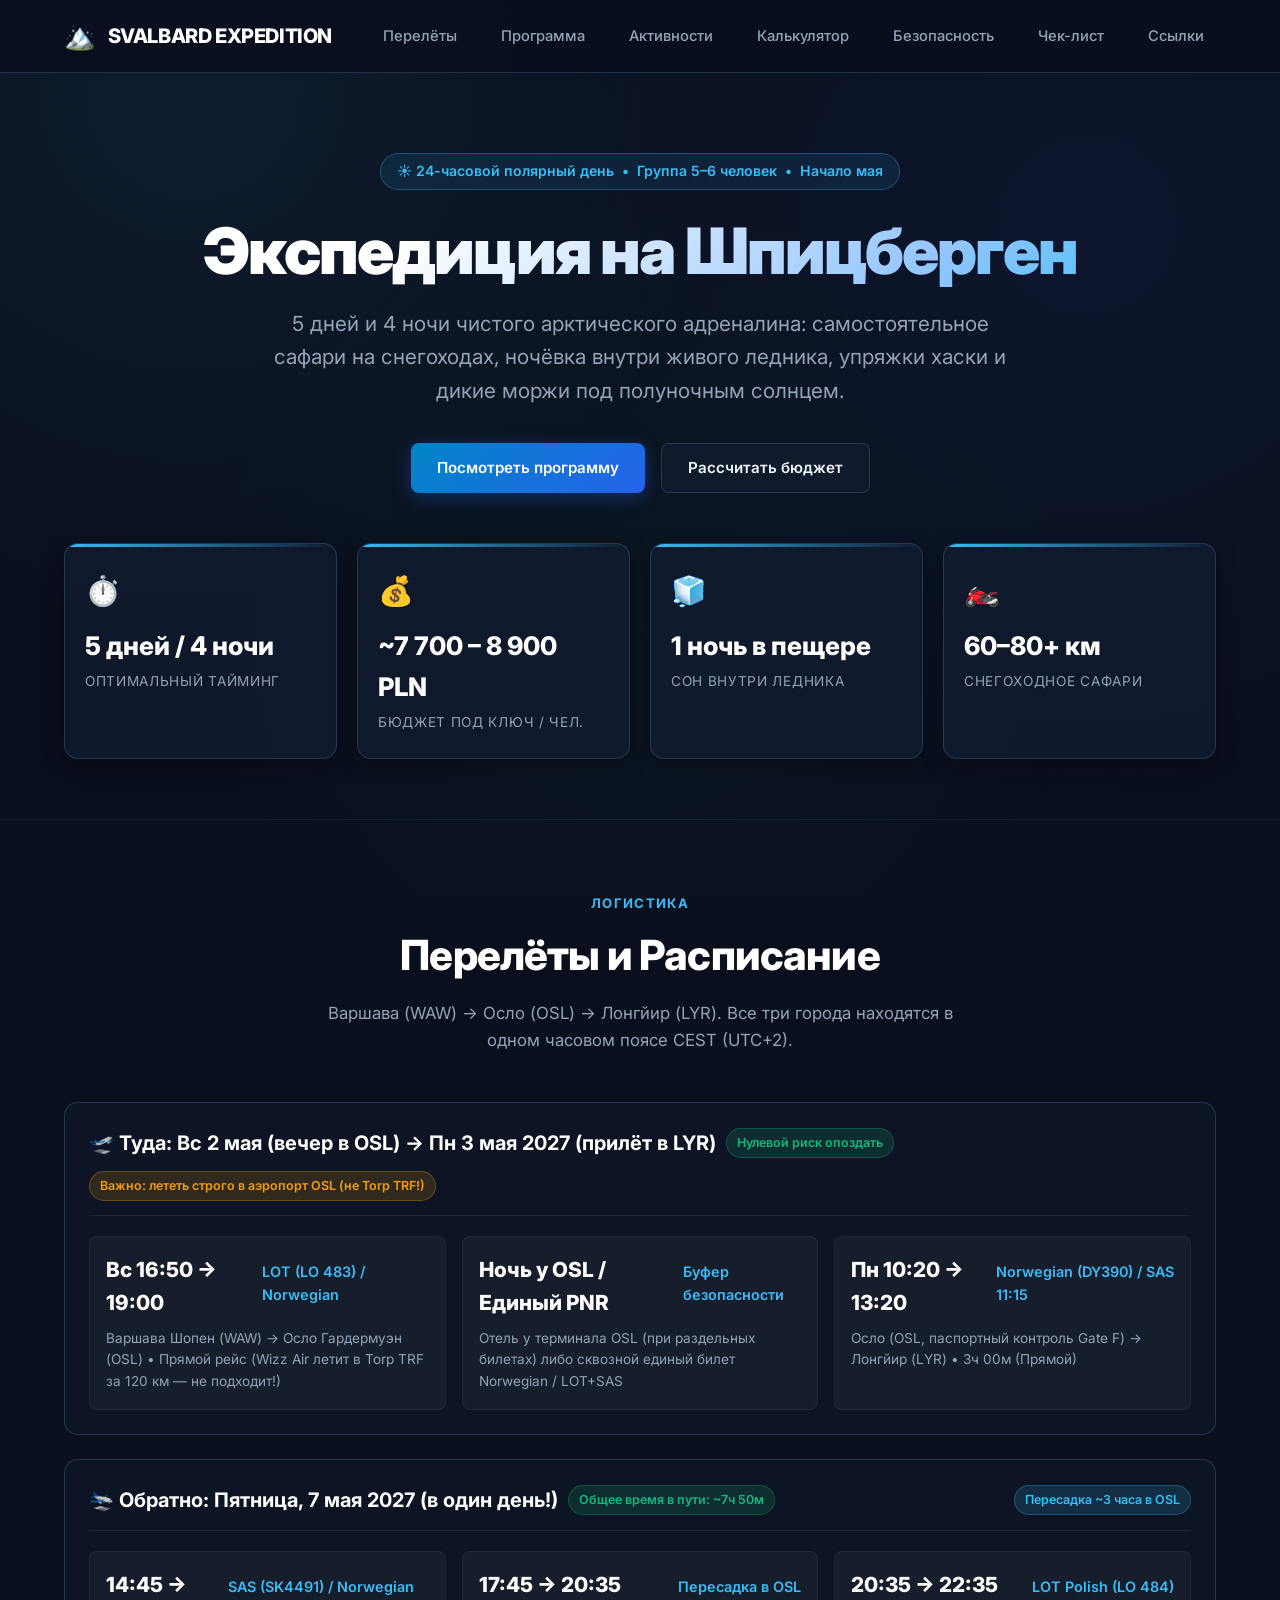
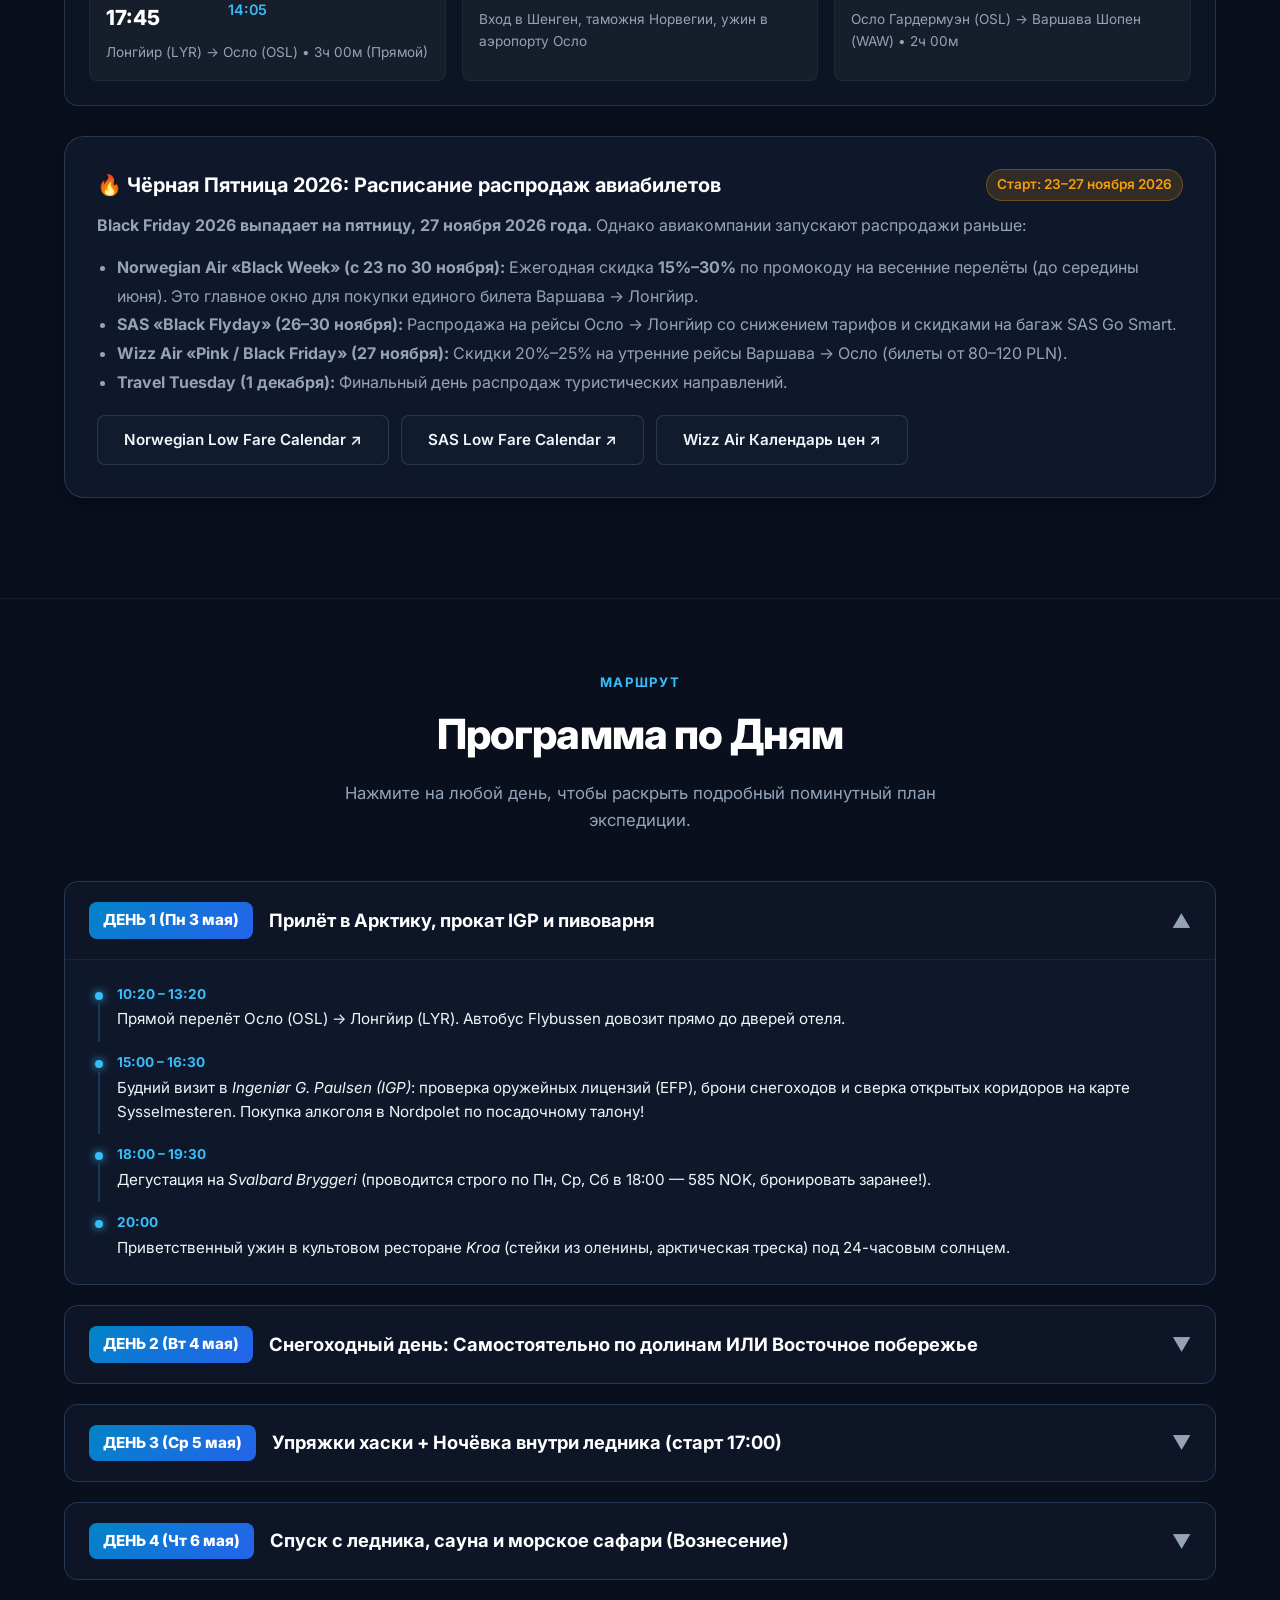
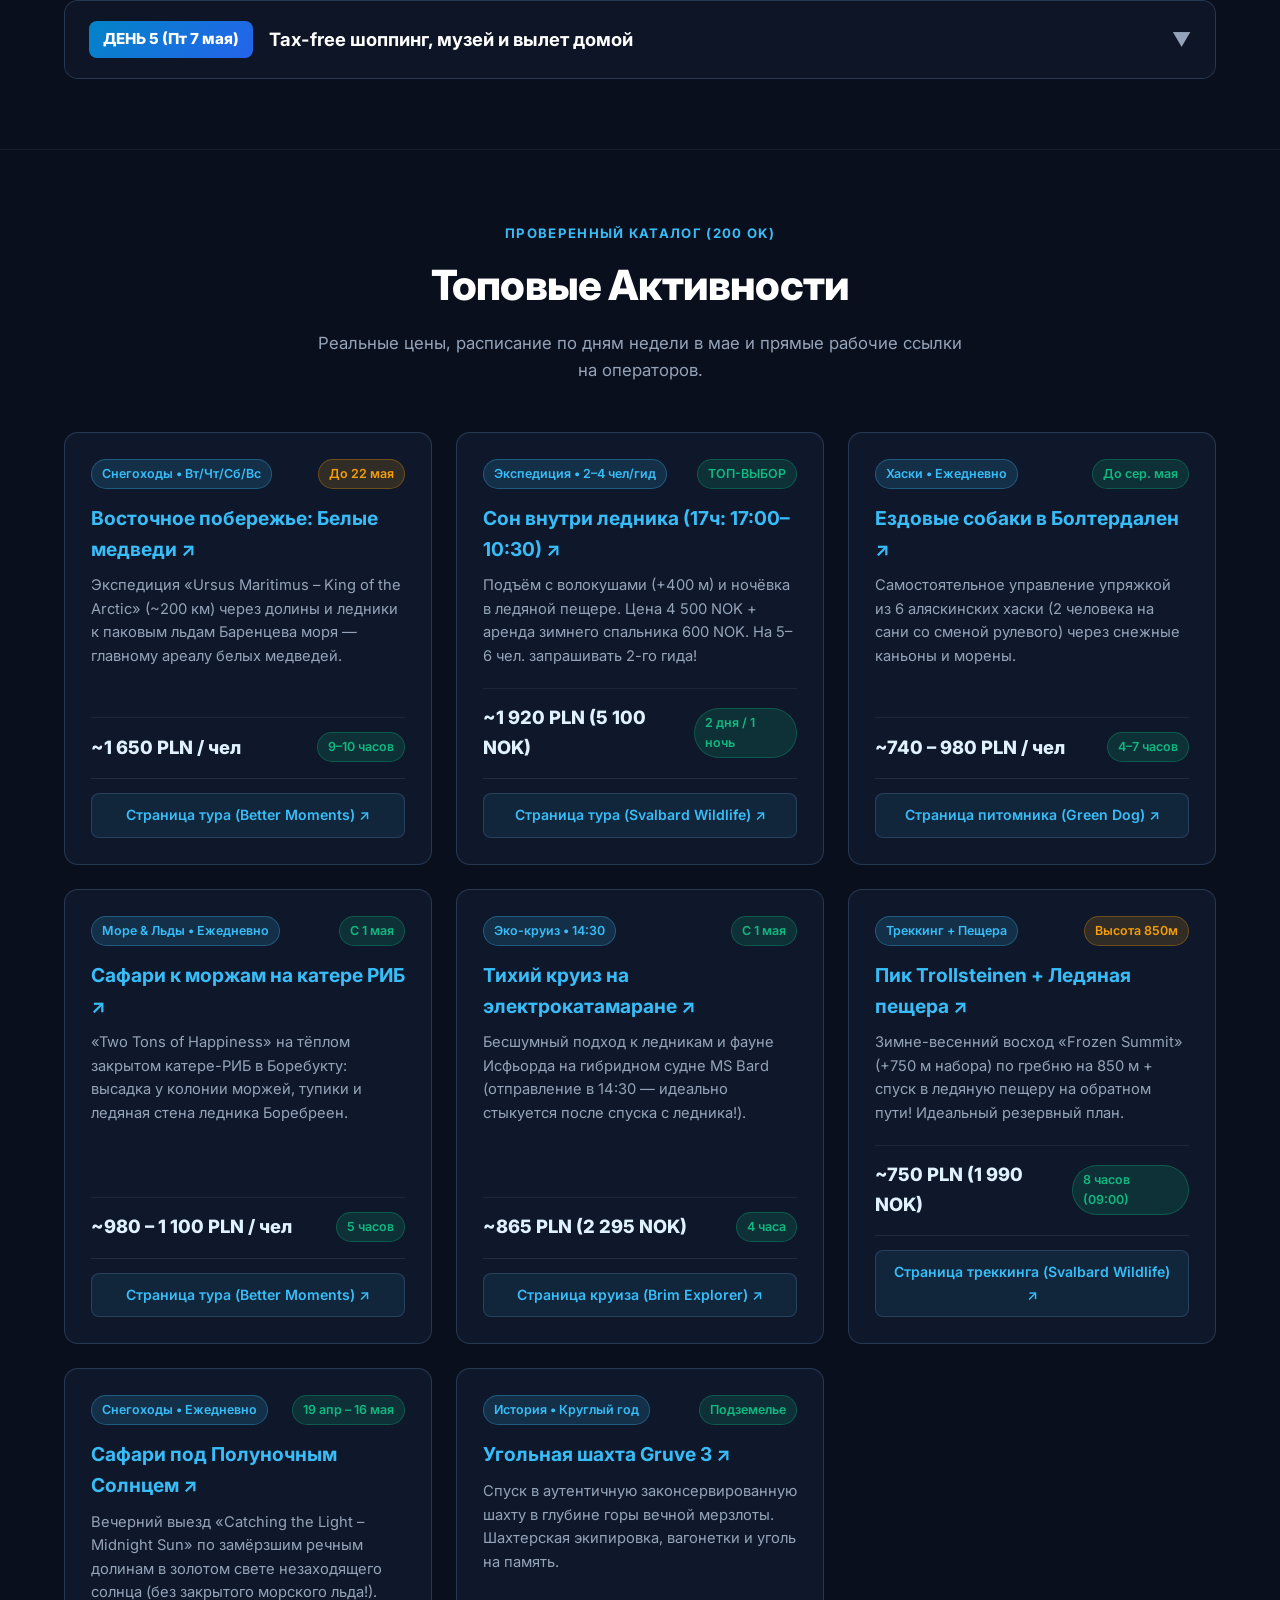
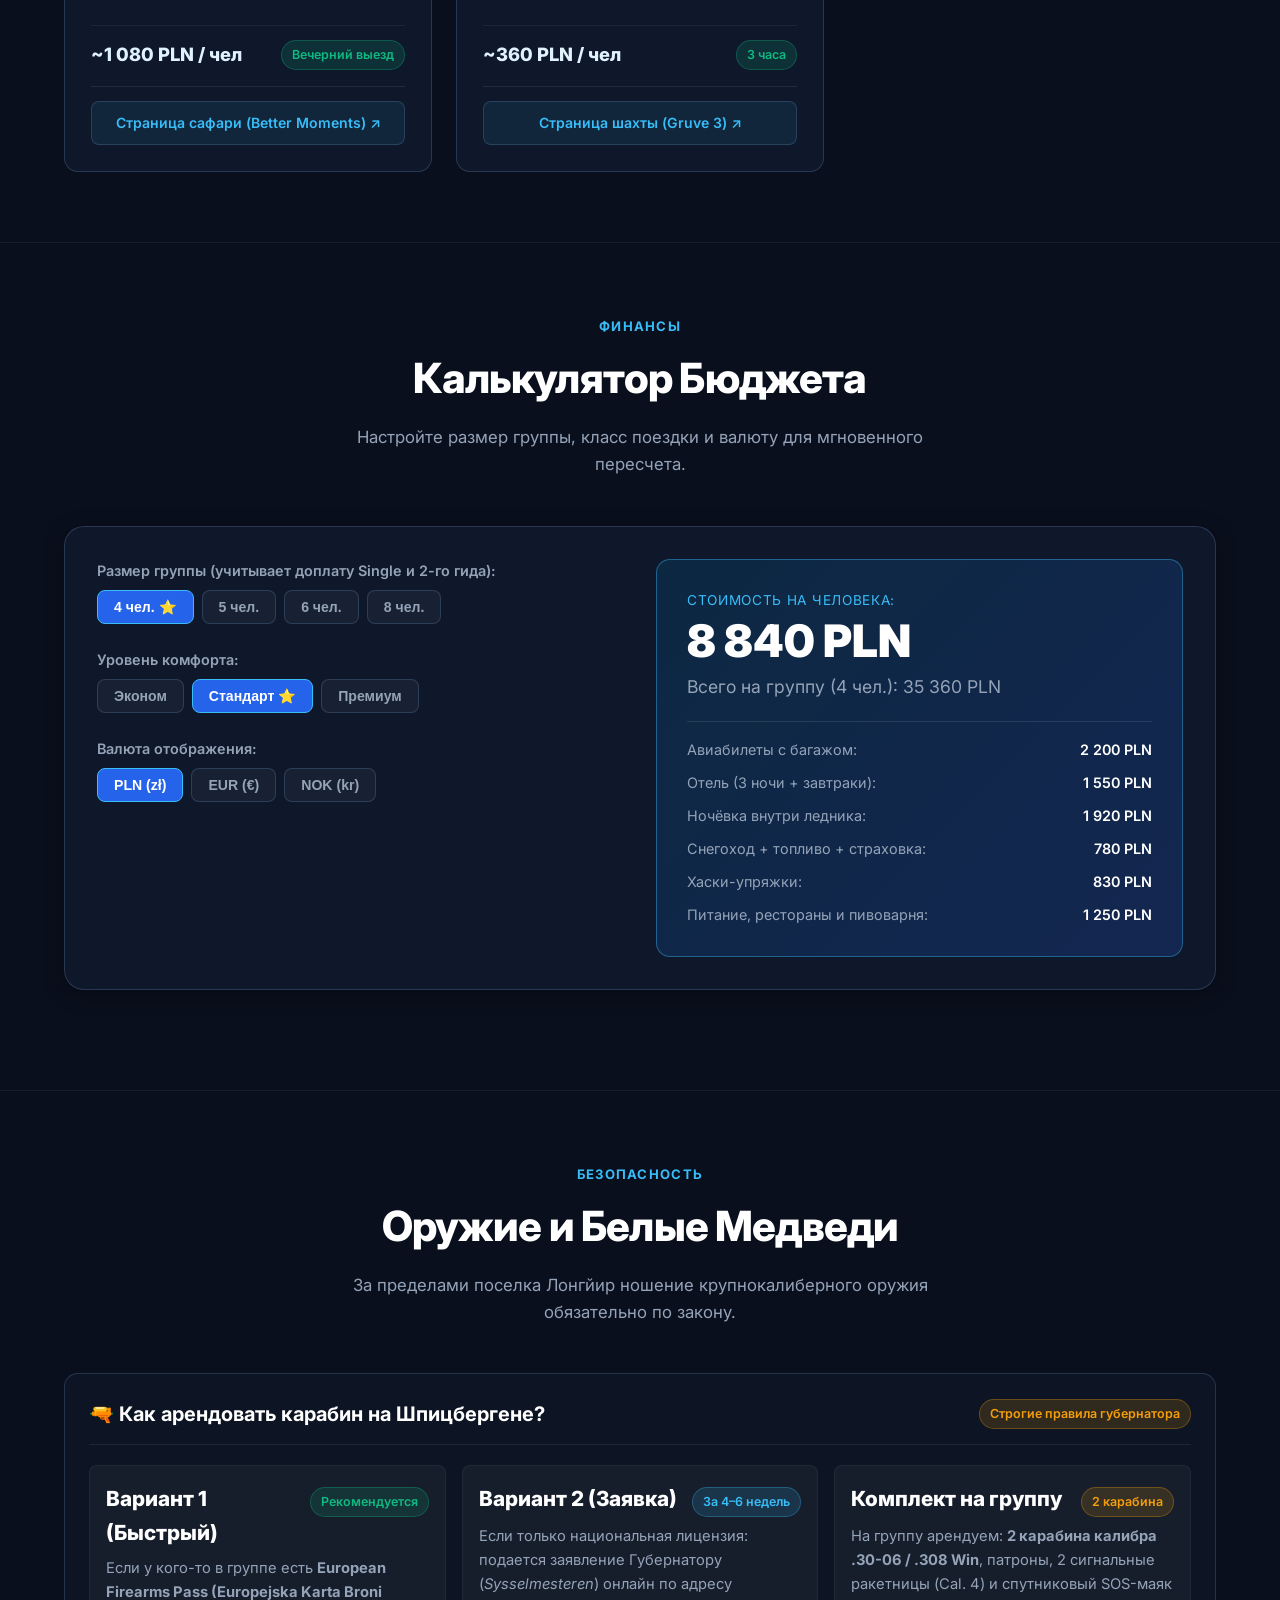
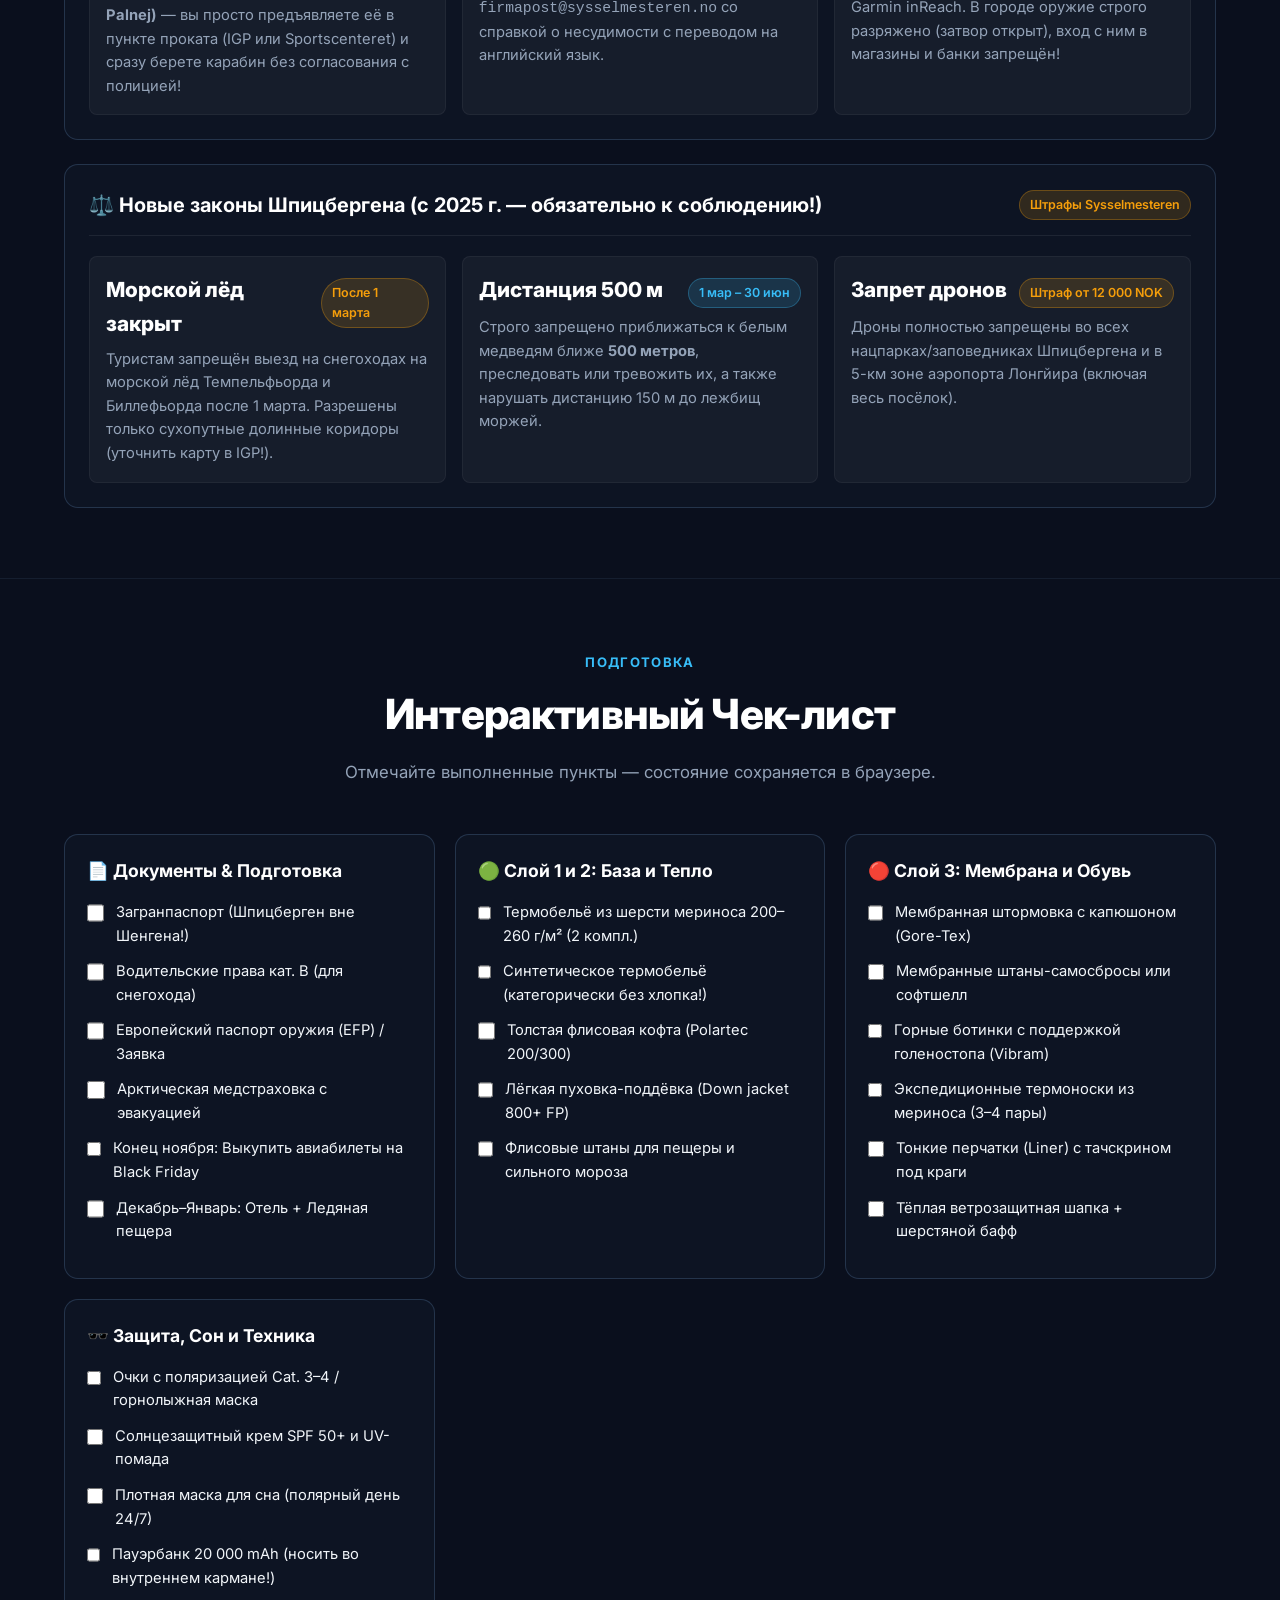
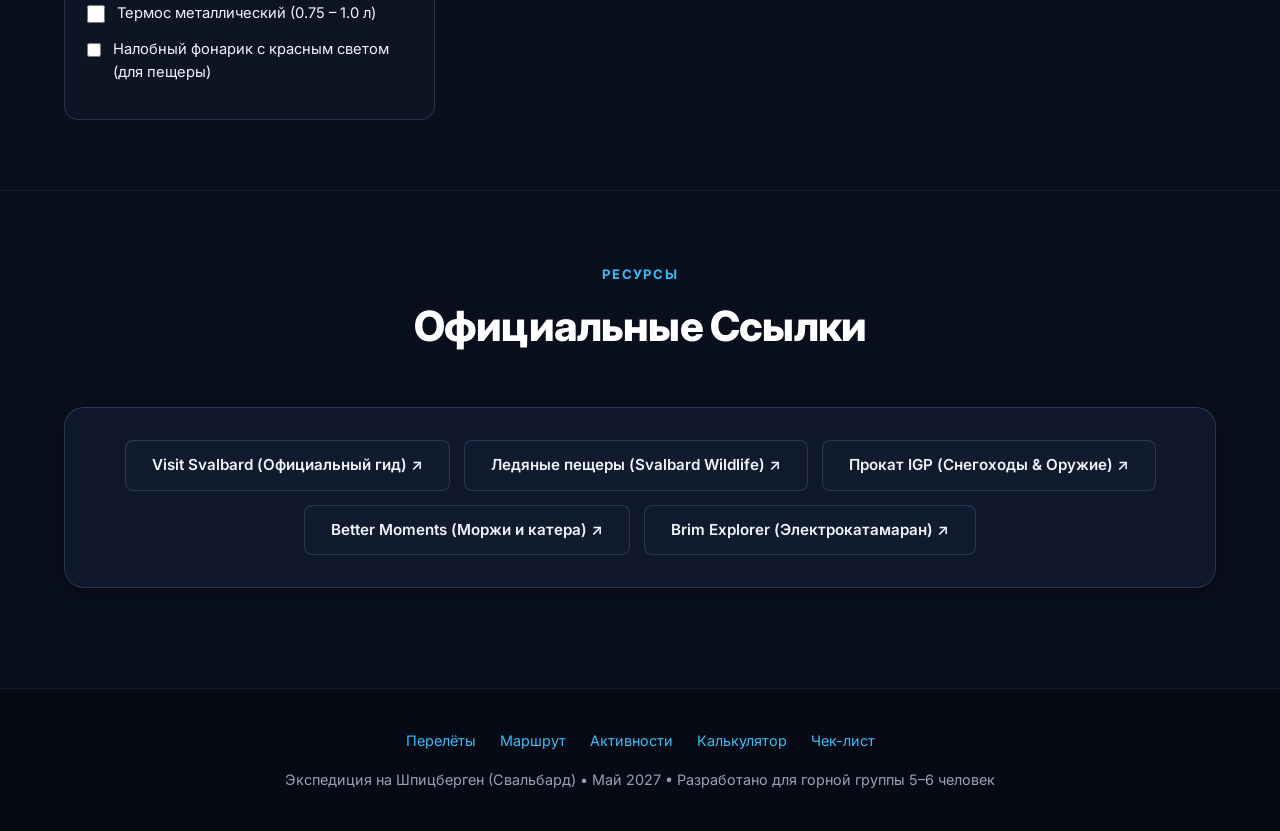
==== commit 44fad58b: "fix: validate 2027 calendar, OSL flights, 2025 Svalbard laws, and replace 404 activity URLs with ver" ====
--- a/index.html
+++ b/index.html
@@ -93,32 +93,32 @@
         <div class="flight-route-card">
           <div class="route-header">
             <div class="route-title">
-              <span>🛫 Туда: Воскресенье, 3 мая (или Пн 4 мая)</span>
-              <span class="badge badge-success">Общее время в пути: ~7ч 05м</span>
-            </div>
-            <span class="badge badge-info">1 пересадка в Осло (2 часа)</span>
+              <span>🛫 Туда: Вс 2 мая (вечер в OSL) → Пн 3 мая 2027 (прилёт в LYR)</span>
+              <span class="badge badge-success">Нулевой риск опоздать</span>
+            </div>
+            <span class="badge badge-warning">Важно: лететь строго в аэропорт OSL (не Torp TRF!)</span>
           </div>
           <div class="flight-legs">
             <div class="flight-leg">
               <div class="flight-time-row">
-                <span class="flight-time">06:15 → 08:20</span>
-                <span class="flight-carrier">Wizz Air (W6 1505)</span>
-              </div>
-              <div class="flight-airport">Варшава Шопен (WAW) → Осло Гардермуэн (OSL) • 2ч 05м</div>
-            </div>
-            <div class="flight-leg">
-              <div class="flight-time-row">
-                <span class="flight-time">08:20 → 10:20</span>
-                <span class="flight-carrier">Пересадка в OSL</span>
-              </div>
-              <div class="flight-airport">Получение багажа, регистрация, выход через паспортный контроль Gate F</div>
-            </div>
-            <div class="flight-leg">
-              <div class="flight-time-row">
-                <span class="flight-time">10:20 → 13:20</span>
-                <span class="flight-carrier">Norwegian (DY390)</span>
-              </div>
-              <div class="flight-airport">Осло (OSL) → Лонгйир, Шпицберген (LYR) • 3ч 00м (Прямой)</div>
+                <span class="flight-time">Вс 16:50 → 19:00</span>
+                <span class="flight-carrier">LOT (LO 483) / Norwegian</span>
+              </div>
+              <div class="flight-airport">Варшава Шопен (WAW) → Осло Гардермуэн (OSL) • Прямой рейс (Wizz Air летит в Torp TRF за 120 км — не подходит!)</div>
+            </div>
+            <div class="flight-leg">
+              <div class="flight-time-row">
+                <span class="flight-time">Ночь у OSL / Единый PNR</span>
+                <span class="flight-carrier">Буфер безопасности</span>
+              </div>
+              <div class="flight-airport">Отель у терминала OSL (при раздельных билетах) либо сквозной единый билет Norwegian / LOT+SAS</div>
+            </div>
+            <div class="flight-leg">
+              <div class="flight-time-row">
+                <span class="flight-time">Пн 10:20 → 13:20</span>
+                <span class="flight-carrier">Norwegian (DY390) / SAS 11:15</span>
+              </div>
+              <div class="flight-airport">Осло (OSL, паспортный контроль Gate F) → Лонгйир (LYR) • 3ч 00м (Прямой)</div>
             </div>
           </div>
         </div>
@@ -127,16 +127,16 @@
         <div class="flight-route-card">
           <div class="route-header">
             <div class="route-title">
-              <span>🛬 Обратно: Четверг, 7 мая (или Пт 8 мая)</span>
+              <span>🛬 Обратно: Пятница, 7 мая 2027 (в один день!)</span>
               <span class="badge badge-success">Общее время в пути: ~7ч 50м</span>
             </div>
-            <span class="badge badge-info">Шаттл к рейсу от дверей отеля</span>
+            <span class="badge badge-info">Пересадка ~3 часа в OSL</span>
           </div>
           <div class="flight-legs">
             <div class="flight-leg">
               <div class="flight-time-row">
                 <span class="flight-time">14:45 → 17:45</span>
-                <span class="flight-carrier">SAS (SK4491) / Norwegian</span>
+                <span class="flight-carrier">SAS (SK4491) / Norwegian 14:05</span>
               </div>
               <div class="flight-airport">Лонгйир (LYR) → Осло (OSL) • 3ч 00м (Прямой)</div>
             </div>
@@ -145,7 +145,7 @@
                 <span class="flight-time">17:45 → 20:35</span>
                 <span class="flight-carrier">Пересадка в OSL</span>
               </div>
-              <div class="flight-airport">Вход в Шенген, ужин в фуд-корте аэропорта Осло</div>
+              <div class="flight-airport">Вход в Шенген, таможня Норвегии, ужин в аэропорту Осло</div>
             </div>
             <div class="flight-leg">
               <div class="flight-time-row">
@@ -196,27 +196,27 @@
         <div class="day-card active">
           <div class="day-header">
             <div class="day-header-left">
-              <span class="day-number-badge">ДЕНЬ 1</span>
-              <span class="day-title">Прилёт в Арктику, оружие и экипировка</span>
+              <span class="day-number-badge">ДЕНЬ 1 (Пн 3 мая)</span>
+              <span class="day-title">Прилёт в Арктику, прокат IGP и пивоварня</span>
             </div>
             <span class="day-toggle-icon">▼</span>
           </div>
           <div class="day-body">
             <div class="timeline-step">
-              <div class="step-time">06:15 – 13:20</div>
-              <div class="step-desc">Вылет из Варшавы, стыковка в Осло, посадка в Лонгйире среди заснеженных гор.</div>
-            </div>
-            <div class="timeline-step">
-              <div class="step-time">13:40 – 14:15</div>
-              <div class="step-desc">Автобус Flybussen встречает у терминала и довозит прямо до дверей отеля в Лонгйире.</div>
-            </div>
-            <div class="timeline-step">
-              <div class="step-time">15:00 – 17:30</div>
-              <div class="step-desc">Визит в офис <em>Ingeniør G. Paulsen (IGP)</em>: примерка арктических термокомбинезонов, проверка оружейных лицензий (EFP) и брони снегоходов.</div>
-            </div>
-            <div class="timeline-step">
-              <div class="step-time">19:30</div>
-              <div class="step-desc">Приветственный ужин в культовом ресторане <em>Kroa</em> (стейки из оленины, треска). Первое знакомство с 24-часовым полярным днем.</div>
+              <div class="step-time">10:20 – 13:20</div>
+              <div class="step-desc">Прямой перелёт Осло (OSL) → Лонгйир (LYR). Автобус Flybussen довозит прямо до дверей отеля.</div>
+            </div>
+            <div class="timeline-step">
+              <div class="step-time">15:00 – 16:30</div>
+              <div class="step-desc">Будний визит в <em>Ingeniør G. Paulsen (IGP)</em>: проверка оружейных лицензий (EFP), брони снегоходов и сверка открытых коридоров на карте Sysselmesteren. Покупка алкоголя в Nordpolet по посадочному талону!</div>
+            </div>
+            <div class="timeline-step">
+              <div class="step-time">18:00 – 19:30</div>
+              <div class="step-desc">Дегустация на <em>Svalbard Bryggeri</em> (проводится строго по Пн, Ср, Сб в 18:00 — 585 NOK, бронировать заранее!).</div>
+            </div>
+            <div class="timeline-step">
+              <div class="step-time">20:00</div>
+              <div class="step-desc">Приветственный ужин в культовом ресторане <em>Kroa</em> (стейки из оленины, арктическая треска) под 24-часовым солнцем.</div>
             </div>
           </div>
         </div>
@@ -225,27 +225,27 @@
         <div class="day-card">
           <div class="day-header">
             <div class="day-header-left">
-              <span class="day-number-badge">ДЕНЬ 2</span>
-              <span class="day-title">Самостоятельное сафари на снегоходах к Вилле Фредхейм</span>
+              <span class="day-number-badge">ДЕНЬ 2 (Вт 4 мая)</span>
+              <span class="day-title">Снегоходный день: Самостоятельно по долинам ИЛИ Восточное побережье</span>
             </div>
             <span class="day-toggle-icon">▼</span>
           </div>
           <div class="day-body">
             <div class="timeline-step">
               <div class="step-time">09:00 – 10:00</div>
-              <div class="step-desc">Получение 3 снегоходов, 2 карабинов (.30-06), ракетниц и спутникового трекера Garmin inReach в прокате IGP.</div>
-            </div>
-            <div class="timeline-step">
-              <div class="step-time">10:00 – 15:30</div>
-              <div class="step-desc">Экспедиция через широкую долину Адвентдален и Сассендален к исторической хижине охотника Хилмара Нёиса (Вилла Фредхейм). Дистанция ~60–80 км. Нулевой риск ледниковых трещин.</div>
+              <div class="step-desc">Получение снегоходов, 2 карабинов (.30-06), ракетниц и спутникового трекера Garmin inReach в прокате IGP.</div>
+            </div>
+            <div class="timeline-step">
+              <div class="step-time">10:00 – 16:00</div>
+              <div class="step-desc">Сухопутный маршрут через долины Адвентдален → Сассендален в сторону Виллы Фредхейм (~60–80 км). <strong>Важно (закон 2025 г.):</strong> выезд на морской лёд Темпельфьорда после 1 марта закрыт — двигаться строго по суше! <em>Альтернатива с гидом по вторникам: 200 км тур на Восточное побережье к белым медведям.</em></div>
             </div>
             <div class="timeline-step">
               <div class="step-time">13:00</div>
-              <div class="step-desc">Полевой обед на газовых горелках посреди арктической тундры с видом на замерзший Темпельфьорд.</div>
-            </div>
-            <div class="timeline-step">
-              <div class="step-time">17:00 – 20:00</div>
-              <div class="step-desc">Возврат техники, дегустация в <em>Svalbard Bryggeri</em> — самой северной крафтовой пивоварне в мире.</div>
+              <div class="step-desc">Полевой обед и горячий чай из термосов в заснеженной долине.</div>
+            </div>
+            <div class="timeline-step">
+              <div class="step-time">17:30 – 20:30</div>
+              <div class="step-desc">Возврат снегоходов и оружия в IGP, ужин и бургеры из оленины в пабе <em>Svalbar</em>.</div>
             </div>
           </div>
         </div>
@@ -254,27 +254,27 @@
         <div class="day-card">
           <div class="day-header">
             <div class="day-header-left">
-              <span class="day-number-badge">ДЕНЬ 3</span>
-              <span class="day-title">Упряжки хаски + Экспедиция с ночёвкой внутри ледника</span>
+              <span class="day-number-badge">ДЕНЬ 3 (Ср 5 мая)</span>
+              <span class="day-title">Упряжки хаски + Ночёвка внутри ледника (старт 17:00)</span>
             </div>
             <span class="day-toggle-icon">▼</span>
           </div>
           <div class="day-body">
             <div class="timeline-step">
-              <div class="step-time">09:30 – 13:00</div>
-              <div class="step-desc">Драйвовый заезд на собачьих упряжках по долине Болтердален. Каждый самостоятельно управляет собственной упряжкой хаски.</div>
-            </div>
-            <div class="timeline-step">
-              <div class="step-time">14:30 – 17:00</div>
-              <div class="step-desc">Встреча с гидом Svalbard Wildlife Expeditions. Подъем на ледник Ларсбреен на снегоступах с экспедиционными рюкзаками (+400 м набора высоты).</div>
-            </div>
-            <div class="timeline-step">
-              <div class="step-time">18:00 – 22:00</div>
-              <div class="step-desc">Спуск по лестнице в подледниковую пещеру. Ужин при свечах в хрустальном гроте из синего льда.</div>
+              <div class="step-time">09:00 – 13:00</div>
+              <div class="step-desc">Утренний драйв на собачьих упряжках по долине Болтердален (по 2 чел. на сани со сменой водителя).</div>
+            </div>
+            <div class="timeline-step">
+              <div class="step-time">13:00 – 16:30</div>
+              <div class="step-desc">Спокойный обед, отдых в отеле и сбор лёгких рюкзаков (20–35 л). Рекомендуем сохранить номер на эту ночь для утреннего душа в День 4!</div>
+            </div>
+            <div class="timeline-step">
+              <div class="step-time">17:00 – 21:00</div>
+              <div class="step-desc">Старт тура <em>Ice Cave Overnight</em> (Svalbard Wildlife): каждый тянет свои волокуши (pulk) в гору +400 м (2–3 часа). Спуск в ледяную пещеру и горячий ужин.</div>
             </div>
             <div class="timeline-step">
               <div class="step-time">Ночь</div>
-              <div class="step-desc">Сон внутри ледника на термоковриках в полярных спальниках на -30°C. Внутри пещеры стабильные -4°C и полный штиль. Гид с карабином охраняет вход.</div>
+              <div class="step-desc">Сон внутри ледника (стабильные -4°C, полный штиль, полярные спальники). Стандартный лимит 2–4 чел. на 1 гида (на 5–6 чел. — спецзапрос 2-го гида).</div>
             </div>
           </div>
         </div>
@@ -283,27 +283,27 @@
         <div class="day-card">
           <div class="day-header">
             <div class="day-header-left">
-              <span class="day-number-badge">ДЕНЬ 4</span>
-              <span class="day-title">Спуск с ледника, сауна и морское сафари к моржам</span>
+              <span class="day-number-badge">ДЕНЬ 4 (Чт 6 мая)</span>
+              <span class="day-title">Спуск с ледника, сауна и морское сафари (Вознесение)</span>
             </div>
             <span class="day-toggle-icon">▼</span>
           </div>
           <div class="day-body">
             <div class="timeline-step">
-              <div class="step-time">08:30 – 11:30</div>
-              <div class="step-desc">Горячий завтрак внутри ледника, упаковка лагеря и спуск по морене обратно в Лонгйир.</div>
-            </div>
-            <div class="timeline-step">
-              <div class="step-time">12:00 – 14:00</div>
-              <div class="step-desc">Заселение в отель, горячий душ, сауна, отдых и зарядка техники.</div>
-            </div>
-            <div class="timeline-step">
-              <div class="step-time">14:30 – 19:00</div>
-              <div class="step-desc">Круиз на скоростном закрытом катере-РИБ или тихом электрокатамаране <em>Brim Explorer</em> к кромке морского льда: лежбища моржей, тюлени, белухи.</div>
+              <div class="step-time">08:30 – 10:45</div>
+              <div class="step-desc">Горячий завтрак внутри ледника и спуск обратно в Лонгйир к 10:30–11:00.</div>
+            </div>
+            <div class="timeline-step">
+              <div class="step-time">11:00 – 14:00</div>
+              <div class="step-desc">Горячий душ, сауна и отдых в отеле. <em>Внимание: 6 мая 2027 — гос. выходной Норвегии (магазины и Nordpolet закрыты, но все экскурсии и рестораны работают!).</em></div>
+            </div>
+            <div class="timeline-step">
+              <div class="step-time">14:30 – 18:30</div>
+              <div class="step-desc">Тихий круиз на электрокатамаране <em>Brim Explorer</em> (старт ровно в 14:30) ИЛИ 5-часовое сафари к моржам на закрытом тёплом катере РИБ <em>Better Moments</em>.</div>
             </div>
             <div class="timeline-step">
               <div class="step-time">20:30</div>
-              <div class="step-desc">Праздничный финальный ужин в историческом шахтерском ресторане <em>Gruvelageret</em>.</div>
+              <div class="step-desc">Праздничный финальный ужин в историческом шахтерском ресторане <em>Gruvelageret</em> или <em>Huset</em>.</div>
             </div>
           </div>
         </div>
@@ -312,22 +312,22 @@
         <div class="day-card">
           <div class="day-header">
             <div class="day-header-left">
-              <span class="day-number-badge">ДЕНЬ 5</span>
-              <span class="day-title">Tax-free шоппинг и вылет домой</span>
+              <span class="day-number-badge">ДЕНЬ 5 (Пт 7 мая)</span>
+              <span class="day-title">Tax-free шоппинг, музей и вылет домой</span>
             </div>
             <span class="day-toggle-icon">▼</span>
           </div>
           <div class="day-body">
             <div class="timeline-step">
-              <div class="step-time">09:30 – 11:30</div>
-              <div class="step-desc">Покупка сувениров, норвежских свитеров и беспошлинного алкоголя (Шпицберген — зона tax-free). Посещение Музея Северного Полюса.</div>
-            </div>
-            <div class="timeline-step">
-              <div class="step-time">12:05 – 12:30</div>
-              <div class="step-desc">Трансфер на автобусе Flybussen в аэропорт Лонгйира.</div>
-            </div>
-            <div class="timeline-step">
-              <div class="step-time">14:05 – 22:35</div>
+              <div class="step-time">10:00 – 12:00</div>
+              <div class="step-desc">Рабочая пятница — открыты все магазины tax-free (снаряжение на 25% дешевле материка, сувениры) и Музей Шпицбергена.</div>
+            </div>
+            <div class="timeline-step">
+              <div class="step-time">12:05 / 12:45</div>
+              <div class="step-desc">Трансфер на автобусе Flybussen от отеля в аэропорт Лонгйира.</div>
+            </div>
+            <div class="timeline-step">
+              <div class="step-time">14:05 / 14:45 – 22:35</div>
               <div class="step-desc">Перелёт Лонгйир → Осло → Варшава. Возвращение домой!</div>
             </div>
           </div>
@@ -340,9 +340,9 @@
   <section class="section" id="activities">
     <div class="container">
       <div class="section-header">
-        <span class="section-tag">Каталог</span>
+        <span class="section-tag">Проверенный каталог (200 OK)</span>
         <h2 class="section-title">Топовые Активности</h2>
-        <p class="section-desc">Официальные экскурсии, проверенные сертифицированными гидами Visit Svalbard.</p>
+        <p class="section-desc">Реальные цены, расписание по дням недели в мае и прямые рабочие ссылки на операторов.</p>
       </div>
 
       <div class="activities-grid">
@@ -350,68 +350,68 @@
         <div class="activity-card">
           <div>
             <div class="activity-badge-row">
-              <span class="badge badge-info">Снегоходы</span>
-              <span class="badge badge-warning">200 км</span>
+              <span class="badge badge-info">Снегоходы • Вт/Чт/Сб/Вс</span>
+              <span class="badge badge-warning">До 22 мая</span>
             </div>
             <h3 class="activity-title">
-              <a href="https://wildlife.no/en/tours/snowmobile-east-coast/" target="_blank" rel="noopener">Восточное побережье (Монбукта) ↗</a>
+              <a href="https://bettermoments.no/activity/ursus-maritimus-king-of-the-arctic/" target="_blank" rel="noopener">Восточное побережье: Белые медведи ↗</a>
             </h3>
             <p class="activity-desc">
-              Экстремальный 10-часовой пробег через ледники к замерзшему Баренцеву морю. Царство пакового льда и высочайшая вероятность встретить белого медведя.
+              Экспедиция «Ursus Maritimus – King of the Arctic» (~200 км) через долины и ледники к паковым льдам Баренцева моря — главному ареалу белых медведей.
             </p>
           </div>
           <div>
             <div class="activity-meta">
-              <span class="activity-price">~1 580 PLN / чел</span>
-              <span class="badge badge-success">8–10 часов</span>
+              <span class="activity-price">~1 650 PLN / чел</span>
+              <span class="badge badge-success">9–10 часов</span>
             </div>
             <div class="activity-action">
-              <a href="https://wildlife.no/en/tours/snowmobile-east-coast/" target="_blank" rel="noopener" class="activity-btn">
+              <a href="https://bettermoments.no/activity/ursus-maritimus-king-of-the-arctic/" target="_blank" rel="noopener" class="activity-btn">
+                <span>Страница тура (Better Moments) ↗</span>
+              </a>
+            </div>
+          </div>
+        </div>
+
+        <!-- Activity 2 -->
+        <div class="activity-card">
+          <div>
+            <div class="activity-badge-row">
+              <span class="badge badge-info">Экспедиция • 2–4 чел/гид</span>
+              <span class="badge badge-success">ТОП-ВЫБОР</span>
+            </div>
+            <h3 class="activity-title">
+              <a href="https://www.wildlife.no/product-page/ice-cave-one-night" target="_blank" rel="noopener">Сон внутри ледника (17ч: 17:00–10:30) ↗</a>
+            </h3>
+            <p class="activity-desc">
+              Подъём с волокушами (+400 м) и ночёвка в ледяной пещере. Цена 4 500 NOK + аренда зимнего спальника 600 NOK. На 5–6 чел. запрашивать 2-го гида!
+            </p>
+          </div>
+          <div>
+            <div class="activity-meta">
+              <span class="activity-price">~1 920 PLN (5 100 NOK)</span>
+              <span class="badge badge-success">2 дня / 1 ночь</span>
+            </div>
+            <div class="activity-action">
+              <a href="https://www.wildlife.no/product-page/ice-cave-one-night" target="_blank" rel="noopener" class="activity-btn">
                 <span>Страница тура (Svalbard Wildlife) ↗</span>
               </a>
             </div>
           </div>
         </div>
 
-        <!-- Activity 2 -->
+        <!-- Activity 3 -->
         <div class="activity-card">
           <div>
             <div class="activity-badge-row">
-              <span class="badge badge-info">Экспедиция</span>
-              <span class="badge badge-success">ТОП-ВЫБОР</span>
+              <span class="badge badge-info">Хаски • Ежедневно</span>
+              <span class="badge badge-success">До сер. мая</span>
             </div>
             <h3 class="activity-title">
-              <a href="https://wildlife.no/en/tours/sleep-inside-a-glacier/" target="_blank" rel="noopener">Сон внутри ледника (2 дня / 1 ночь) ↗</a>
+              <a href="https://greendog.no/?lang=en" target="_blank" rel="noopener">Ездовые собаки в Болтердален ↗</a>
             </h3>
             <p class="activity-desc">
-              Спуск в подземные лабиринты ледника Ларсбреен. Горячий ужин в ледяном гроте, полярные спальники на -30°C, гид на карауле у входа.
-            </p>
-          </div>
-          <div>
-            <div class="activity-meta">
-              <span class="activity-price">~1 590 PLN / чел</span>
-              <span class="badge badge-success">2 дня / 1 ночь</span>
-            </div>
-            <div class="activity-action">
-              <a href="https://wildlife.no/en/tours/sleep-inside-a-glacier/" target="_blank" rel="noopener" class="activity-btn">
-                <span>Страница тура (Svalbard Wildlife) ↗</span>
-              </a>
-            </div>
-          </div>
-        </div>
-
-        <!-- Activity 3 -->
-        <div class="activity-card">
-          <div>
-            <div class="activity-badge-row">
-              <span class="badge badge-info">Хаски</span>
-              <span class="badge badge-success">Актив</span>
-            </div>
-            <h3 class="activity-title">
-              <a href="https://greendog.no" target="_blank" rel="noopener">Ездовые собаки в Болтердален ↗</a>
-            </h3>
-            <p class="activity-desc">
-              Самостоятельное управление упряжкой из 6 аляскинских хаски через снежные каньоны и ледниковые морены.
+              Самостоятельное управление упряжкой из 6 аляскинских хаски (2 человека на сани со сменой рулевого) через снежные каньоны и морены.
             </p>
           </div>
           <div>
@@ -420,7 +420,7 @@
               <span class="badge badge-success">4–7 часов</span>
             </div>
             <div class="activity-action">
-              <a href="https://greendog.no" target="_blank" rel="noopener" class="activity-btn">
+              <a href="https://greendog.no/?lang=en" target="_blank" rel="noopener" class="activity-btn">
                 <span>Страница питомника (Green Dog) ↗</span>
               </a>
             </div>
@@ -431,23 +431,23 @@
         <div class="activity-card">
           <div>
             <div class="activity-badge-row">
-              <span class="badge badge-info">Море & Льды</span>
+              <span class="badge badge-info">Море & Льды • Ежедневно</span>
               <span class="badge badge-success">С 1 мая</span>
             </div>
             <h3 class="activity-title">
-              <a href="https://bettermoments.no/two-tons-of-happiness/" target="_blank" rel="noopener">Сафари к моржам на катере РИБ ↗</a>
+              <a href="https://bettermoments.no/activity/walrus-safari-two-tons-of-happiness/" target="_blank" rel="noopener">Сафари к моржам на катере РИБ ↗</a>
             </h3>
             <p class="activity-desc">
-              Скоростной теплый катер-РИБ Better Moments. Подход к гигантским лежбищам моржей на песчаных косах и льдинах Исфьорда.
+              «Two Tons of Happiness» на тёплом закрытом катере-РИБ в Боребукту: высадка у колонии моржей, тупики и ледяная стена ледника Боребреен.
             </p>
           </div>
           <div>
             <div class="activity-meta">
-              <span class="activity-price">~980 PLN / чел</span>
+              <span class="activity-price">~980 – 1 100 PLN / чел</span>
               <span class="badge badge-success">5 часов</span>
             </div>
             <div class="activity-action">
-              <a href="https://bettermoments.no/two-tons-of-happiness/" target="_blank" rel="noopener" class="activity-btn">
+              <a href="https://bettermoments.no/activity/walrus-safari-two-tons-of-happiness/" target="_blank" rel="noopener" class="activity-btn">
                 <span>Страница тура (Better Moments) ↗</span>
               </a>
             </div>
@@ -458,23 +458,23 @@
         <div class="activity-card">
           <div>
             <div class="activity-badge-row">
-              <span class="badge badge-info">Эко-круиз</span>
+              <span class="badge badge-info">Эко-круиз • 14:30</span>
               <span class="badge badge-success">С 1 мая</span>
             </div>
             <h3 class="activity-title">
-              <a href="https://brimexplorer.com/destinations/svalbard" target="_blank" rel="noopener">Тихий круиз на электрокатамаране ↗</a>
+              <a href="https://brimexplorer.com/destination/svalbard" target="_blank" rel="noopener">Тихий круиз на электрокатамаране ↗</a>
             </h3>
             <p class="activity-desc">
-              Бесшумный подход к ледниковым стенам и птичьим базарам на гибридном катамаране Brim Explorer без вибраций и шума двигателей.
+              Бесшумный подход к ледникам и фауне Исфьорда на гибридном судне MS Bard (отправление в 14:30 — идеально стыкуется после спуска с ледника!).
             </p>
           </div>
           <div>
             <div class="activity-meta">
-              <span class="activity-price">~620 PLN / чел</span>
-              <span class="badge badge-success">4–6 часов</span>
+              <span class="activity-price">~865 PLN (2 295 NOK)</span>
+              <span class="badge badge-success">4 часа</span>
             </div>
             <div class="activity-action">
-              <a href="https://brimexplorer.com/destinations/svalbard" target="_blank" rel="noopener" class="activity-btn">
+              <a href="https://brimexplorer.com/destination/svalbard" target="_blank" rel="noopener" class="activity-btn">
                 <span>Страница круиза (Brim Explorer) ↗</span>
               </a>
             </div>
@@ -485,23 +485,23 @@
         <div class="activity-card">
           <div>
             <div class="activity-badge-row">
-              <span class="badge badge-info">Треккинг</span>
+              <span class="badge badge-info">Треккинг + Пещера</span>
               <span class="badge badge-warning">Высота 850м</span>
             </div>
             <h3 class="activity-title">
-              <a href="https://wildlife.no/en/tours/trollsteinen-a-real-summit-hike/" target="_blank" rel="noopener">Восхождение на пик Trollsteinen ↗</a>
+              <a href="https://www.wildlife.no/product-page/frozen-hike-trollsteinen-ice-cave" target="_blank" rel="noopener">Пик Trollsteinen + Ледяная пещера ↗</a>
             </h3>
             <p class="activity-desc">
-              Для опытных туристов: пересечение ледника в кошках и подъем по острому скальному гребню к вершине с панорамой 360° на весь Шпицберген.
+              Зимне-весенний восход «Frozen Summit» (+750 м набора) по гребню на 850 м + спуск в ледяную пещеру на обратном пути! Идеальный резервный план.
             </p>
           </div>
           <div>
             <div class="activity-meta">
-              <span class="activity-price">~570 PLN / чел</span>
-              <span class="badge badge-success">7 часов</span>
+              <span class="activity-price">~750 PLN (1 990 NOK)</span>
+              <span class="badge badge-success">8 часов (09:00)</span>
             </div>
             <div class="activity-action">
-              <a href="https://wildlife.no/en/tours/trollsteinen-a-real-summit-hike/" target="_blank" rel="noopener" class="activity-btn">
+              <a href="https://www.wildlife.no/product-page/frozen-hike-trollsteinen-ice-cave" target="_blank" rel="noopener" class="activity-btn">
                 <span>Страница треккинга (Svalbard Wildlife) ↗</span>
               </a>
             </div>
@@ -512,23 +512,23 @@
         <div class="activity-card">
           <div>
             <div class="activity-badge-row">
-              <span class="badge badge-info">Снегоходы</span>
-              <span class="badge badge-success">150 км</span>
+              <span class="badge badge-info">Снегоходы • Ежедневно</span>
+              <span class="badge badge-success">19 апр – 16 мая</span>
             </div>
             <h3 class="activity-title">
-              <a href="https://bettermoments.no/snowmobile-safari-to-tempelfjorden/" target="_blank" rel="noopener">Темпельфьорд и Вилла Фредхейм ↗</a>
+              <a href="https://bettermoments.no/activity/catching-the-light-midnight-sun/" target="_blank" rel="noopener">Сафари под Полуночным Солнцем ↗</a>
             </h3>
             <p class="activity-desc">
-              Маршрут к исторической хижине легендарного охотника Хилмара Нёиса и голубой стене ледника Тунабреен.
+              Вечерний выезд «Catching the Light – Midnight Sun» по замёрзшим речным долинам в золотом свете незаходящего солнца (без закрытого морского льда!).
             </p>
           </div>
           <div>
             <div class="activity-meta">
-              <span class="activity-price">~1 170 PLN / чел</span>
-              <span class="badge badge-success">7 часов</span>
+              <span class="activity-price">~1 080 PLN / чел</span>
+              <span class="badge badge-success">Вечерний выезд</span>
             </div>
             <div class="activity-action">
-              <a href="https://bettermoments.no/snowmobile-safari-to-tempelfjorden/" target="_blank" rel="noopener" class="activity-btn">
+              <a href="https://bettermoments.no/activity/catching-the-light-midnight-sun/" target="_blank" rel="noopener" class="activity-btn">
                 <span>Страница сафари (Better Moments) ↗</span>
               </a>
             </div>
@@ -539,23 +539,23 @@
         <div class="activity-card">
           <div>
             <div class="activity-badge-row">
-              <span class="badge badge-info">История</span>
+              <span class="badge badge-info">История • Круглый год</span>
               <span class="badge badge-success">Подземелье</span>
             </div>
             <h3 class="activity-title">
-              <a href="https://gruve3.no/en/" target="_blank" rel="noopener">Угольная шахта Gruve 3 ↗</a>
+              <a href="https://gruve3.no/mine-no-3" target="_blank" rel="noopener">Угольная шахта Gruve 3 ↗</a>
             </h3>
             <p class="activity-desc">
-              Спуск в аутентичную законсервированную шахту в глубине горы. Шахтерская экипировка, вагонетки и штольни вечной мерзлоты.
+              Спуск в аутентичную законсервированную шахту в глубине горы вечной мерзлоты. Шахтерская экипировка, вагонетки и уголь на память.
             </p>
           </div>
           <div>
             <div class="activity-meta">
-              <span class="activity-price">~350 PLN / чел</span>
+              <span class="activity-price">~360 PLN / чел</span>
               <span class="badge badge-success">3 часа</span>
             </div>
             <div class="activity-action">
-              <a href="https://gruve3.no/en/" target="_blank" rel="noopener" class="activity-btn">
+              <a href="https://gruve3.no/mine-no-3" target="_blank" rel="noopener" class="activity-btn">
                 <span>Страница шахты (Gruve 3) ↗</span>
               </a>
             </div>
@@ -579,11 +579,11 @@
           <div class="calc-controls">
             <!-- Group size -->
             <div class="control-group">
-              <label class="control-label">Размер группы (человек):</label>
+              <label class="control-label">Размер группы (учитывает доплату Single и 2-го гида):</label>
               <div class="btn-group">
-                <button class="btn-toggle" data-group="4">4 чел.</button>
+                <button class="btn-toggle active" data-group="4">4 чел. ⭐</button>
                 <button class="btn-toggle" data-group="5">5 чел.</button>
-                <button class="btn-toggle active" data-group="6">6 чел.</button>
+                <button class="btn-toggle" data-group="6">6 чел.</button>
                 <button class="btn-toggle" data-group="8">8 чел.</button>
               </div>
             </div>
@@ -692,7 +692,45 @@
                 <span class="badge badge-warning">2 карабина</span>
               </div>
               <div class="flight-desc" style="color: var(--text-muted); font-size: 0.92rem;">
-                На группу из 5–6 человек арендуем: <strong>2 карабина калибра .30-06 / .308 Win</strong>, патроны, 2 сигнальные ракетницы (Cal. 4) и спутниковый SOS-маяк Garmin inReach.
+                На группу арендуем: <strong>2 карабина калибра .30-06 / .308 Win</strong>, патроны, 2 сигнальные ракетницы (Cal. 4) и спутниковый SOS-маяк Garmin inReach. В городе оружие строго разряжено (затвор открыт), вход с ним в магазины и банки запрещён!
+              </div>
+            </div>
+          </div>
+        </div>
+
+        <div class="flight-route-card">
+          <div class="route-header">
+            <div class="route-title">
+              <span>⚖️ Новые законы Шпицбергена (с 2025 г. — обязательно к соблюдению!)</span>
+            </div>
+            <span class="badge badge-warning">Штрафы Sysselmesteren</span>
+          </div>
+          <div class="flight-legs">
+            <div class="flight-leg">
+              <div class="flight-time-row">
+                <span class="flight-time">Морской лёд закрыт</span>
+                <span class="badge badge-warning">После 1 марта</span>
+              </div>
+              <div class="flight-desc" style="color: var(--text-muted); font-size: 0.92rem;">
+                Туристам запрещён выезд на снегоходах на морской лёд Темпельфьорда и Биллефьорда после 1 марта. Разрешены только сухопутные долинные коридоры (уточнить карту в IGP!).
+              </div>
+            </div>
+            <div class="flight-leg">
+              <div class="flight-time-row">
+                <span class="flight-time">Дистанция 500 м</span>
+                <span class="badge badge-info">1 мар – 30 июн</span>
+              </div>
+              <div class="flight-desc" style="color: var(--text-muted); font-size: 0.92rem;">
+                Строго запрещено приближаться к белым медведям ближе <strong>500 метров</strong>, преследовать или тревожить их, а также нарушать дистанцию 150 м до лежбищ моржей.
+              </div>
+            </div>
+            <div class="flight-leg">
+              <div class="flight-time-row">
+                <span class="flight-time">Запрет дронов</span>
+                <span class="badge badge-warning">Штраф от 12 000 NOK</span>
+              </div>
+              <div class="flight-desc" style="color: var(--text-muted); font-size: 0.92rem;">
+                Дроны полностью запрещены во всех нацпарках/заповедниках Шпицбергена и в 5-км зоне аэропорта Лонгйира (включая весь посёлок).
               </div>
             </div>
           </div>
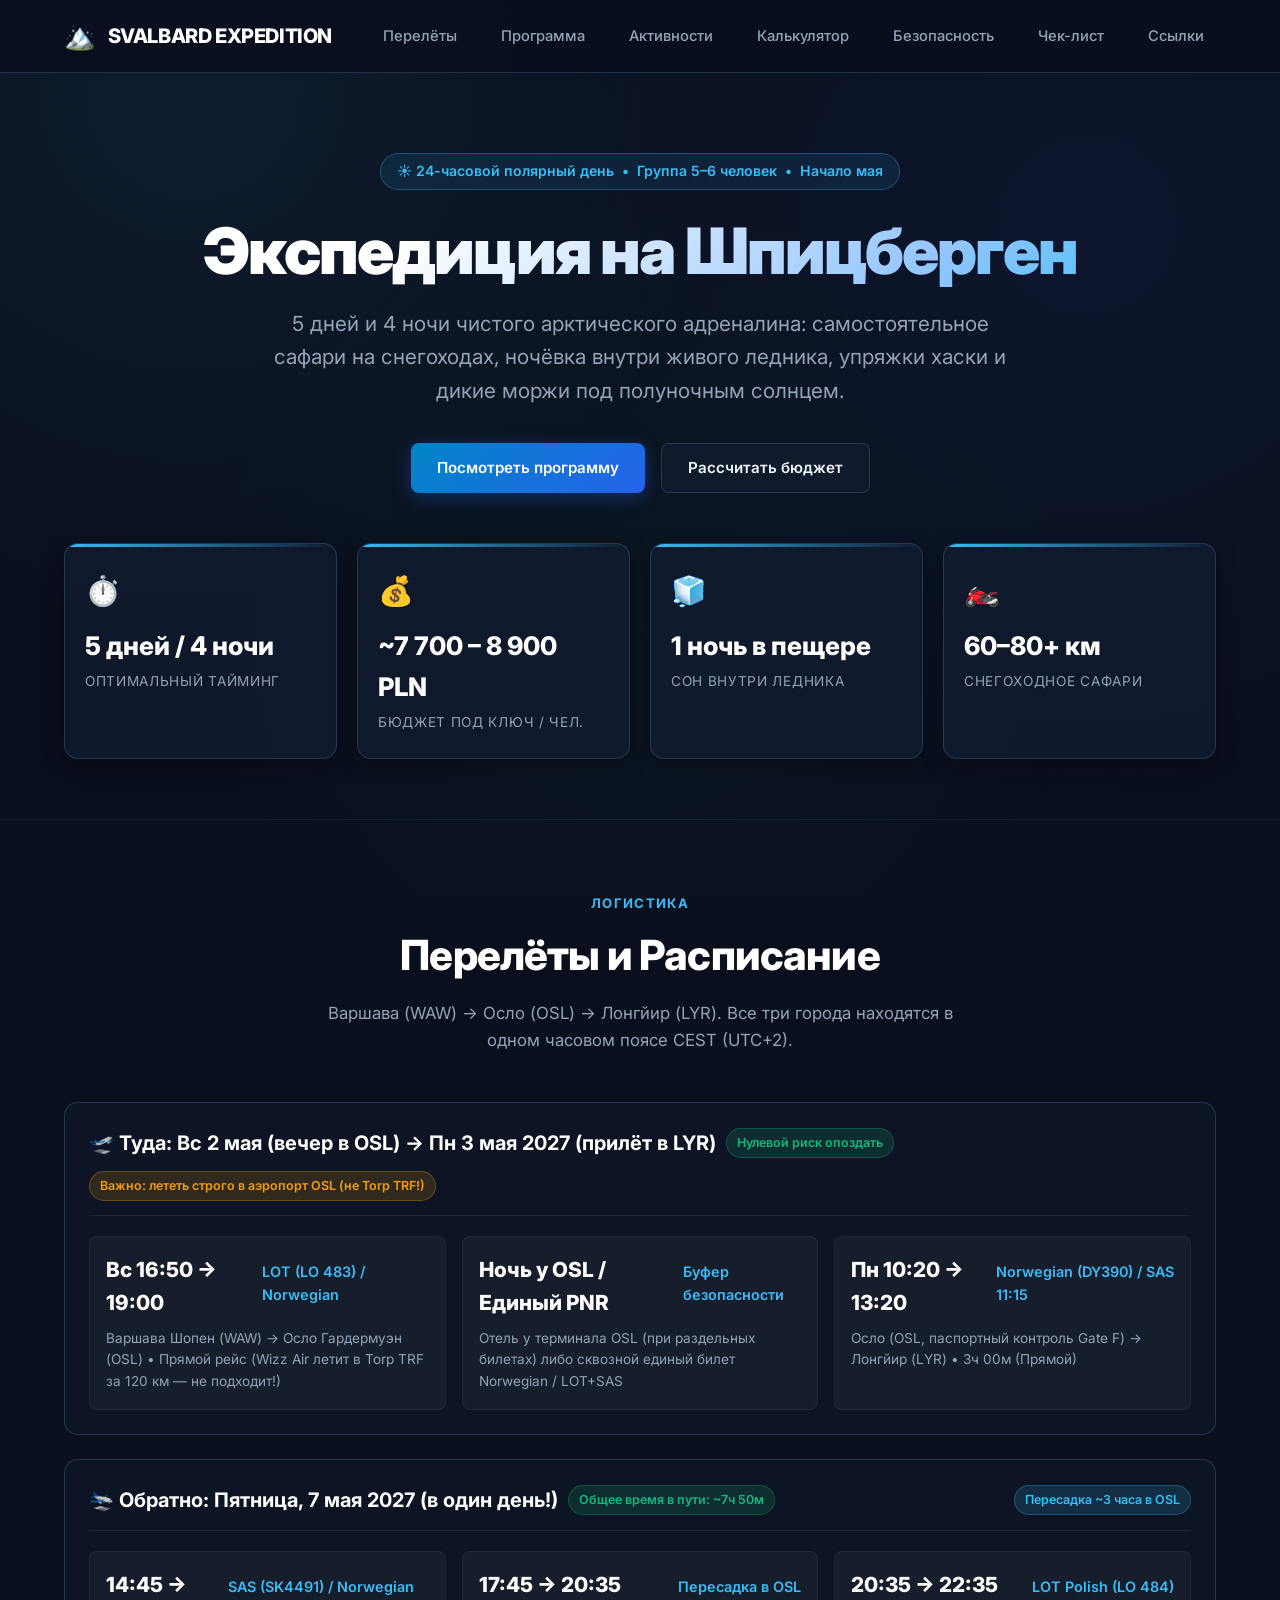
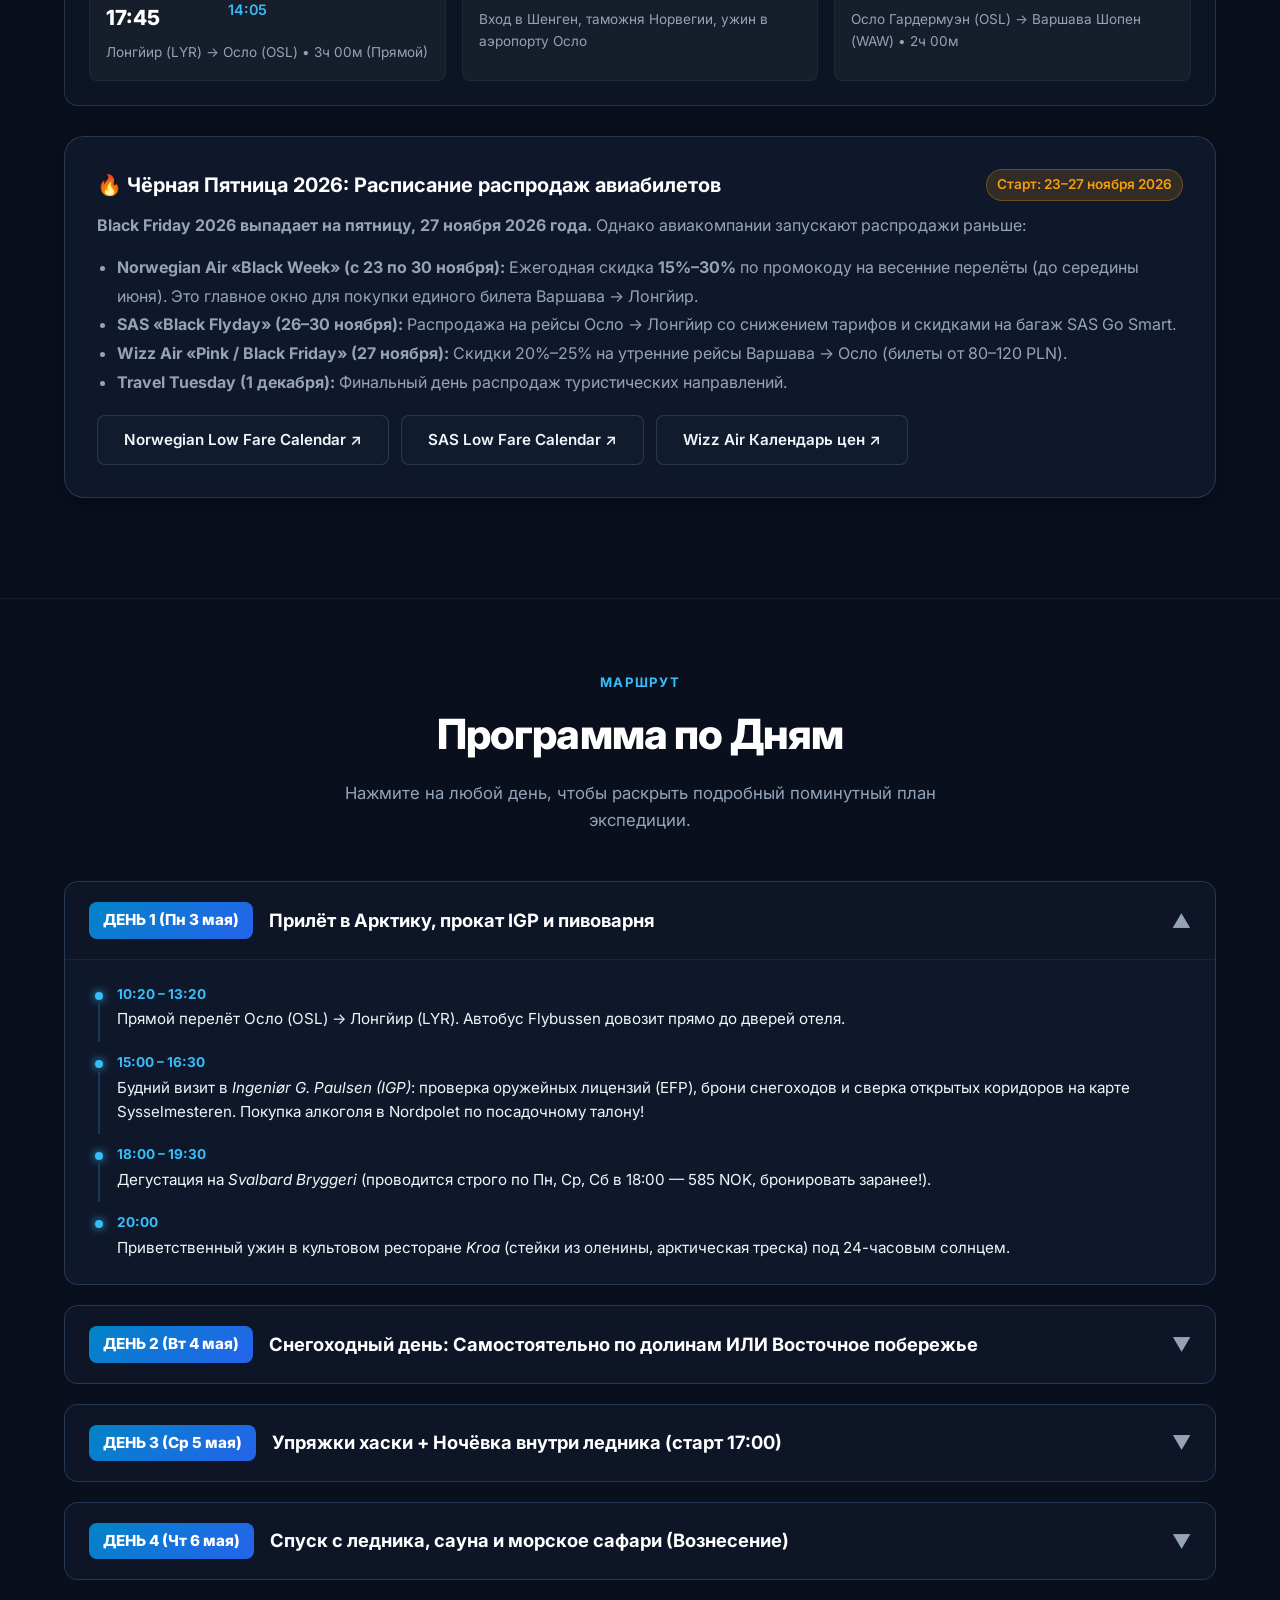
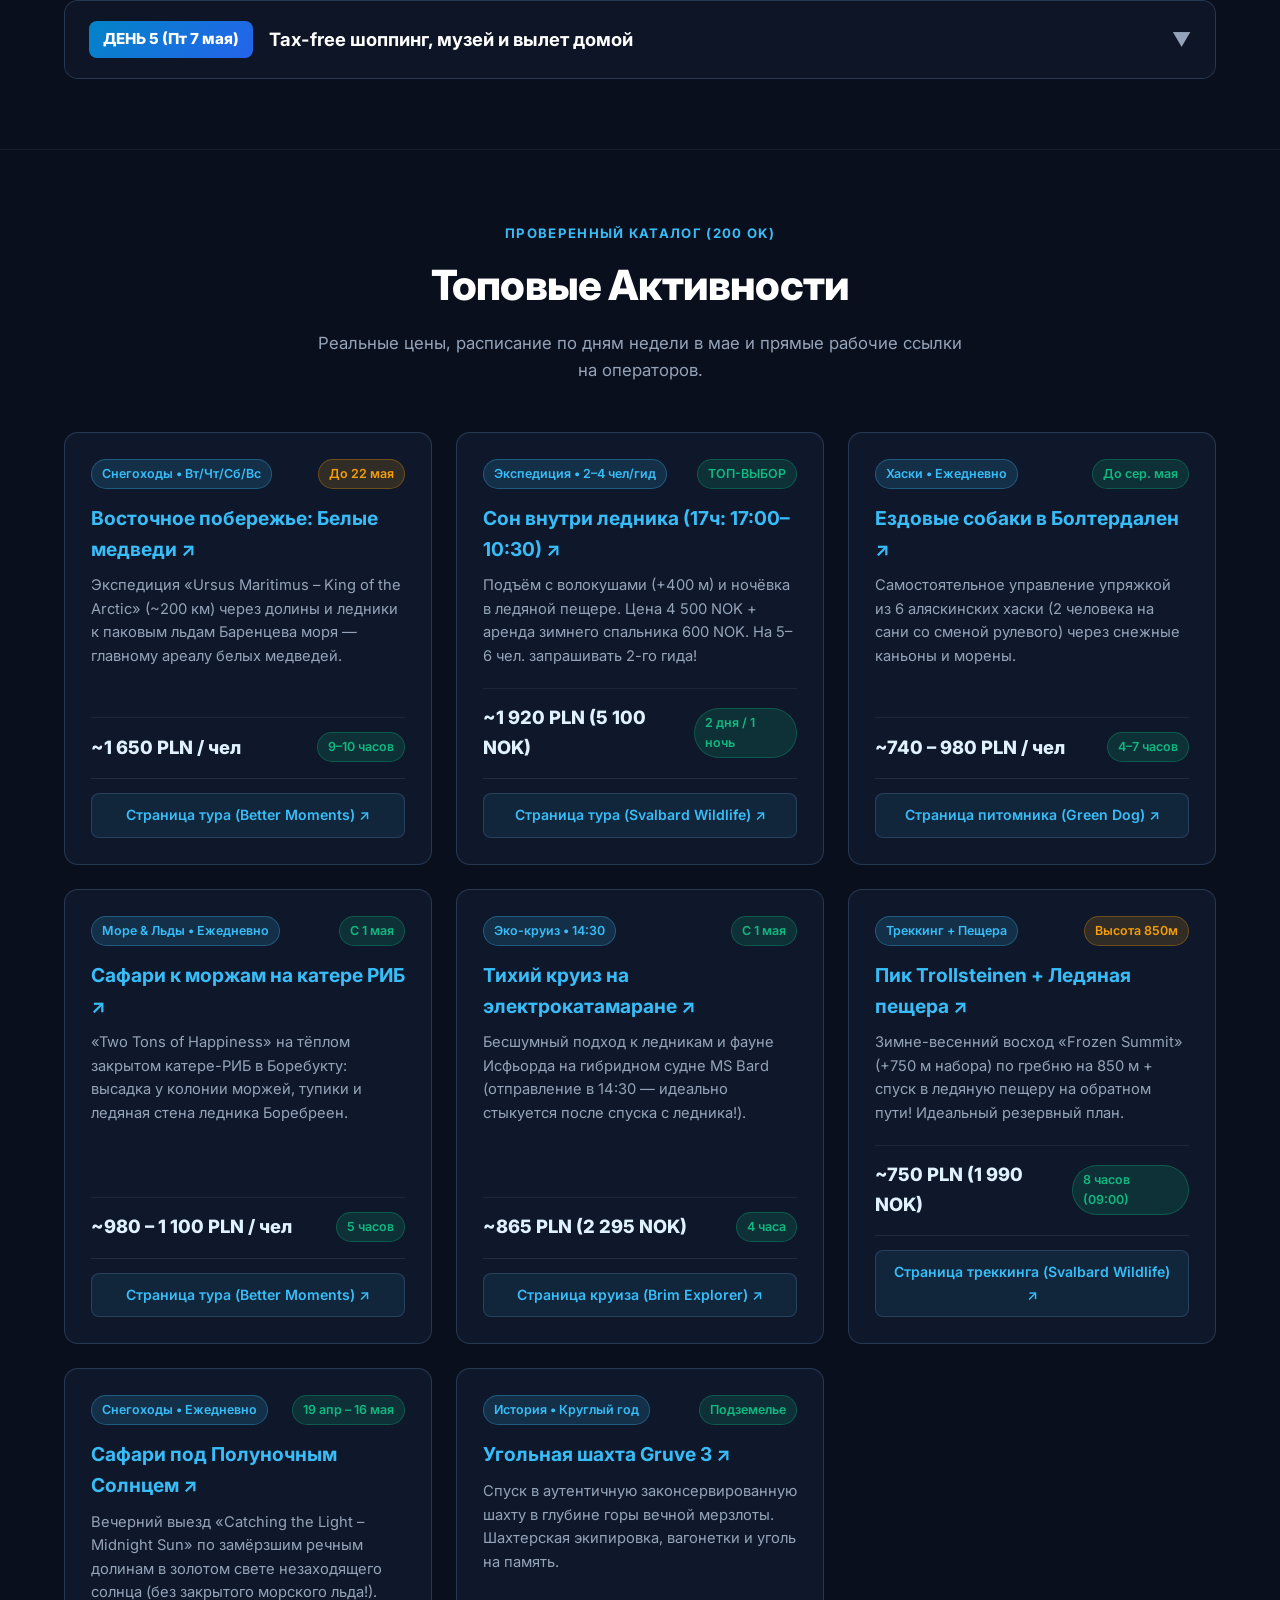
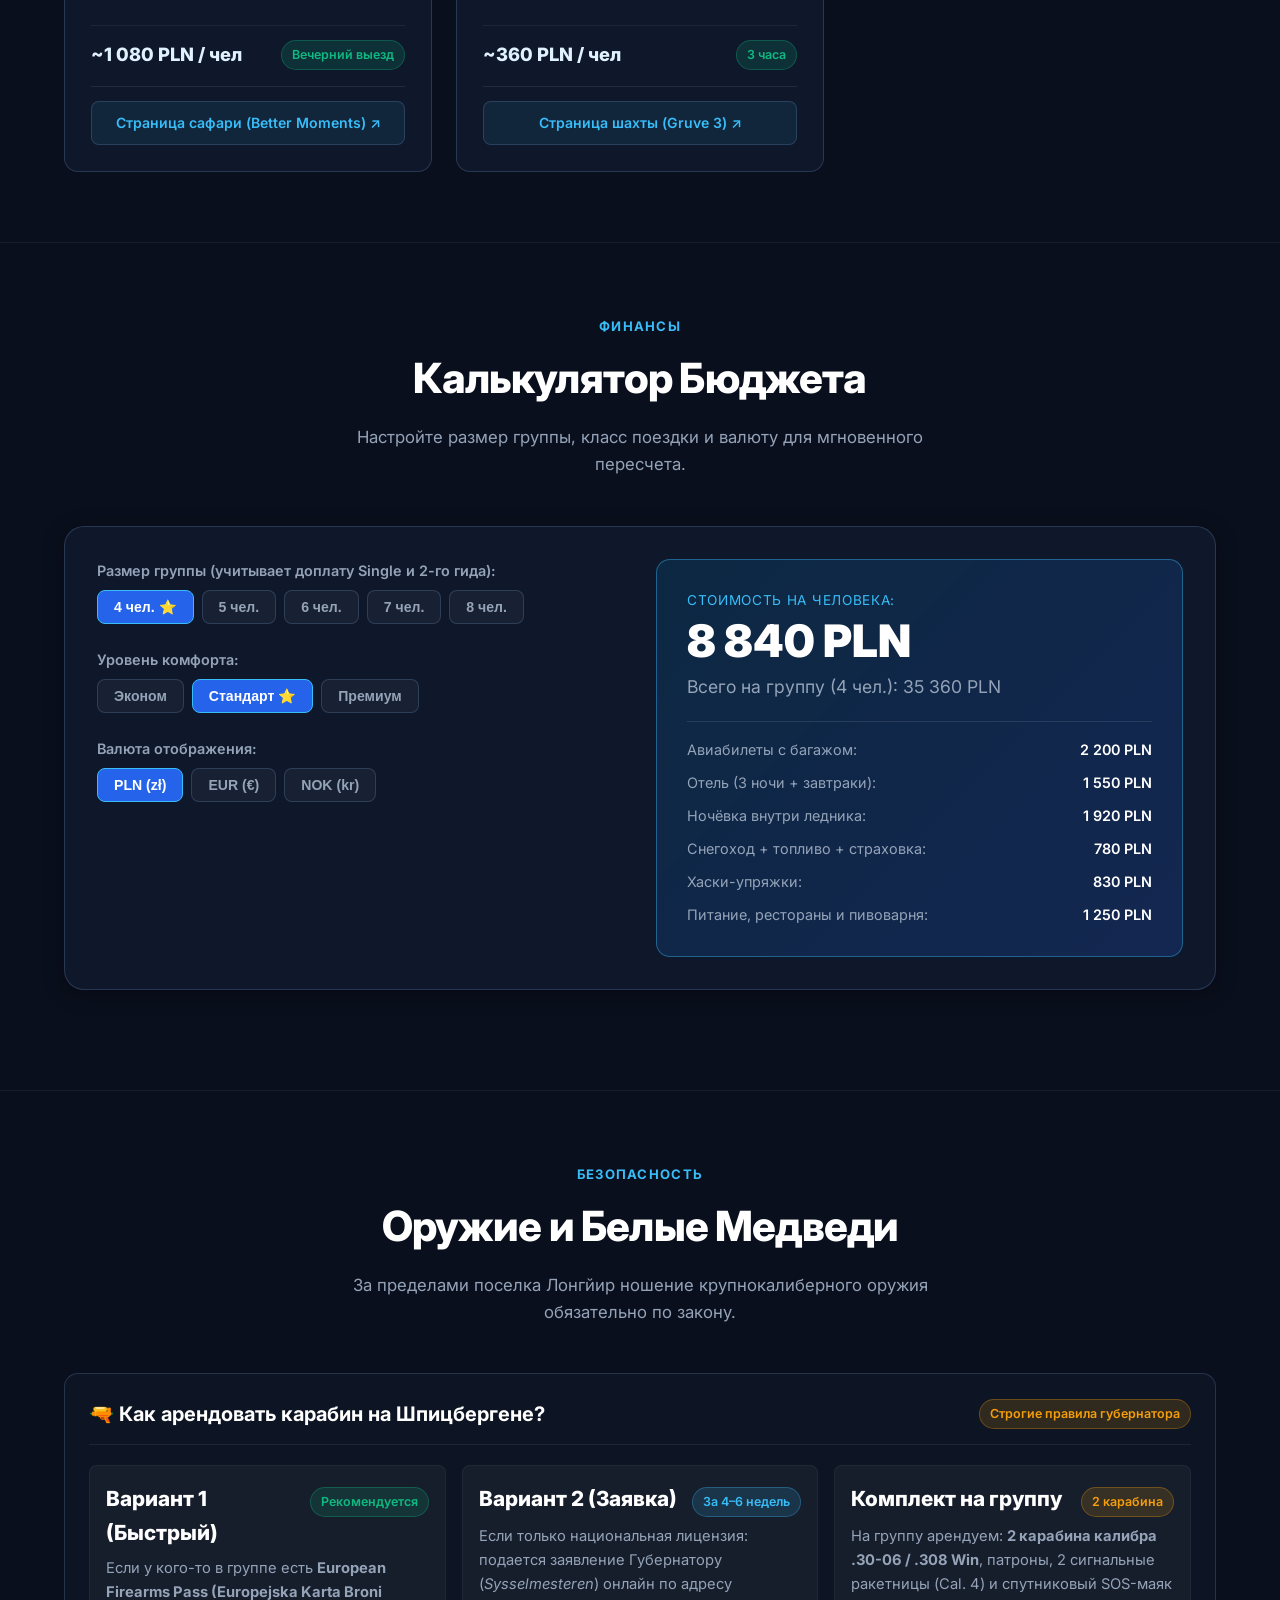
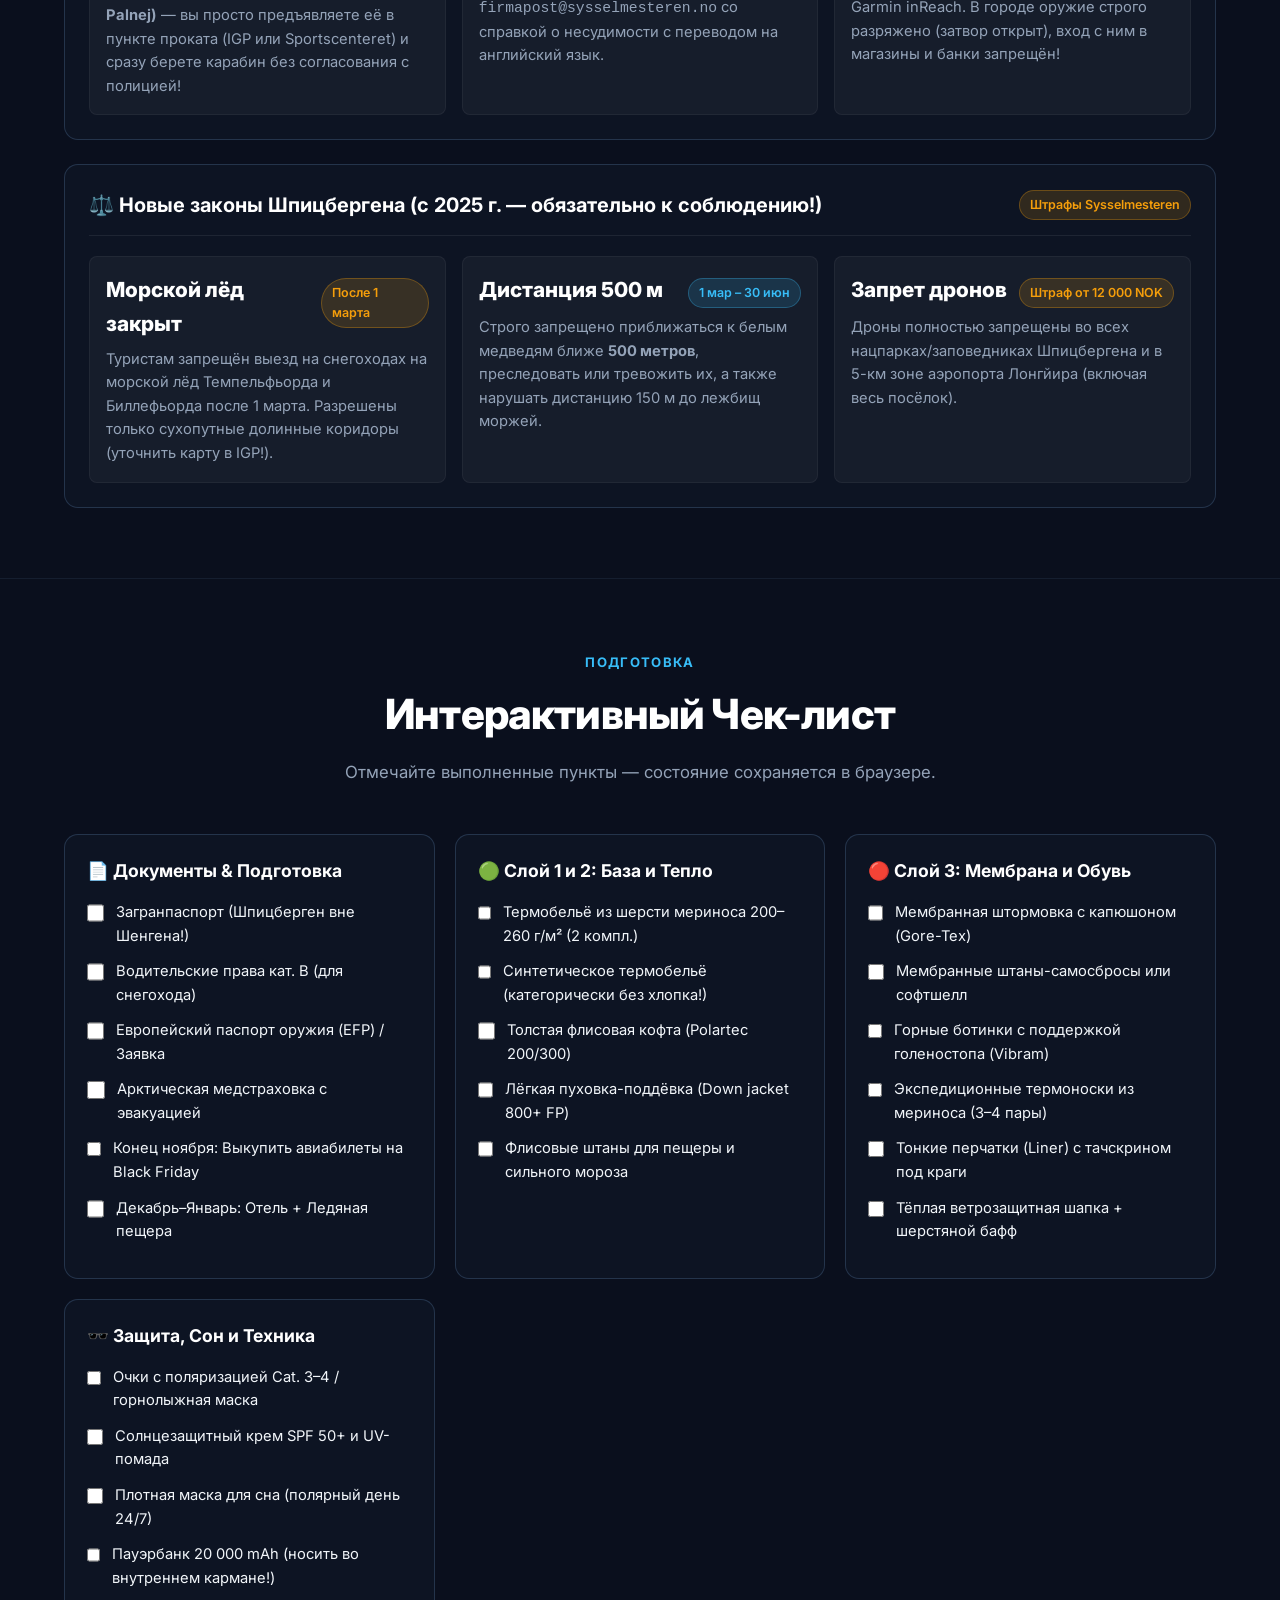
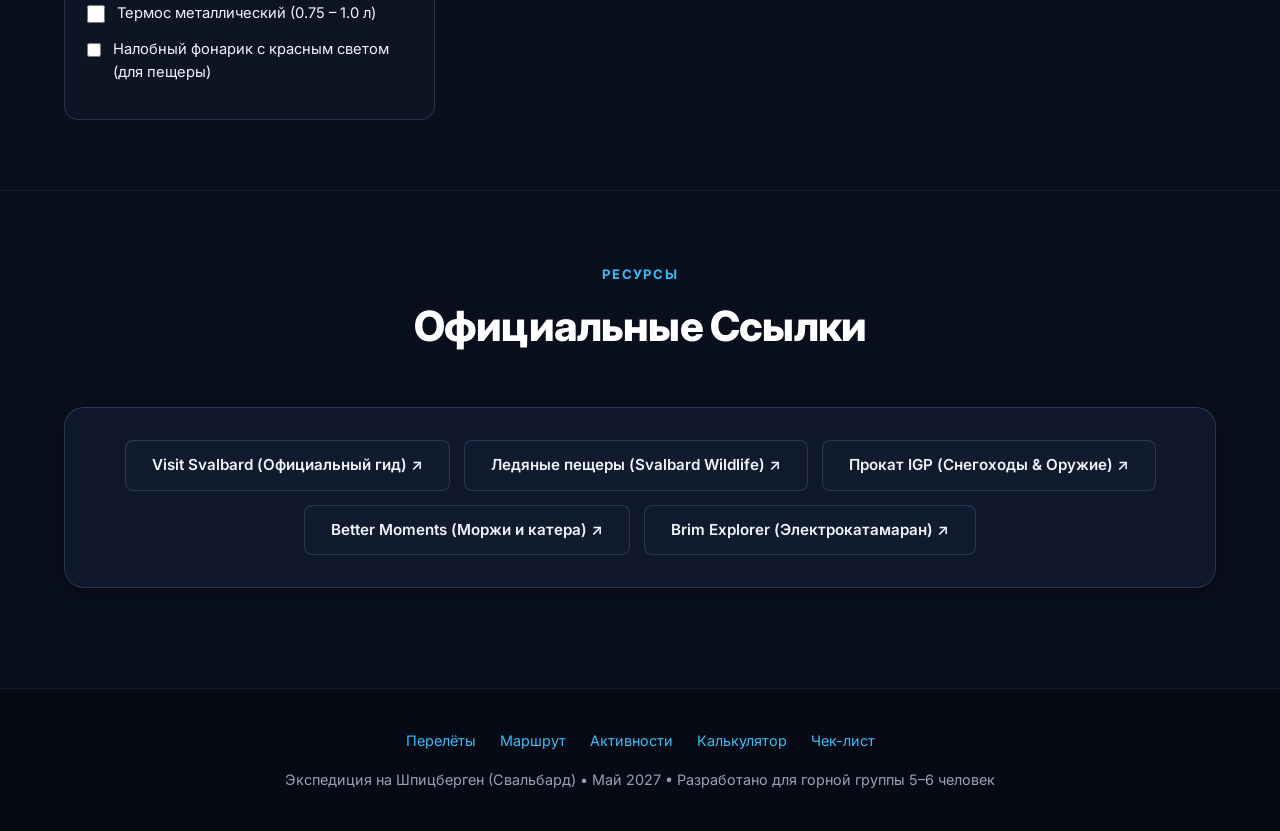
==== commit 22dfc62d: "feat: add 7-person cost breakdown and interactive calculator option" ====
--- a/index.html
+++ b/index.html
@@ -584,6 +584,7 @@
                 <button class="btn-toggle active" data-group="4">4 чел. ⭐</button>
                 <button class="btn-toggle" data-group="5">5 чел.</button>
                 <button class="btn-toggle" data-group="6">6 чел.</button>
+                <button class="btn-toggle" data-group="7">7 чел.</button>
                 <button class="btn-toggle" data-group="8">8 чел.</button>
               </div>
             </div>
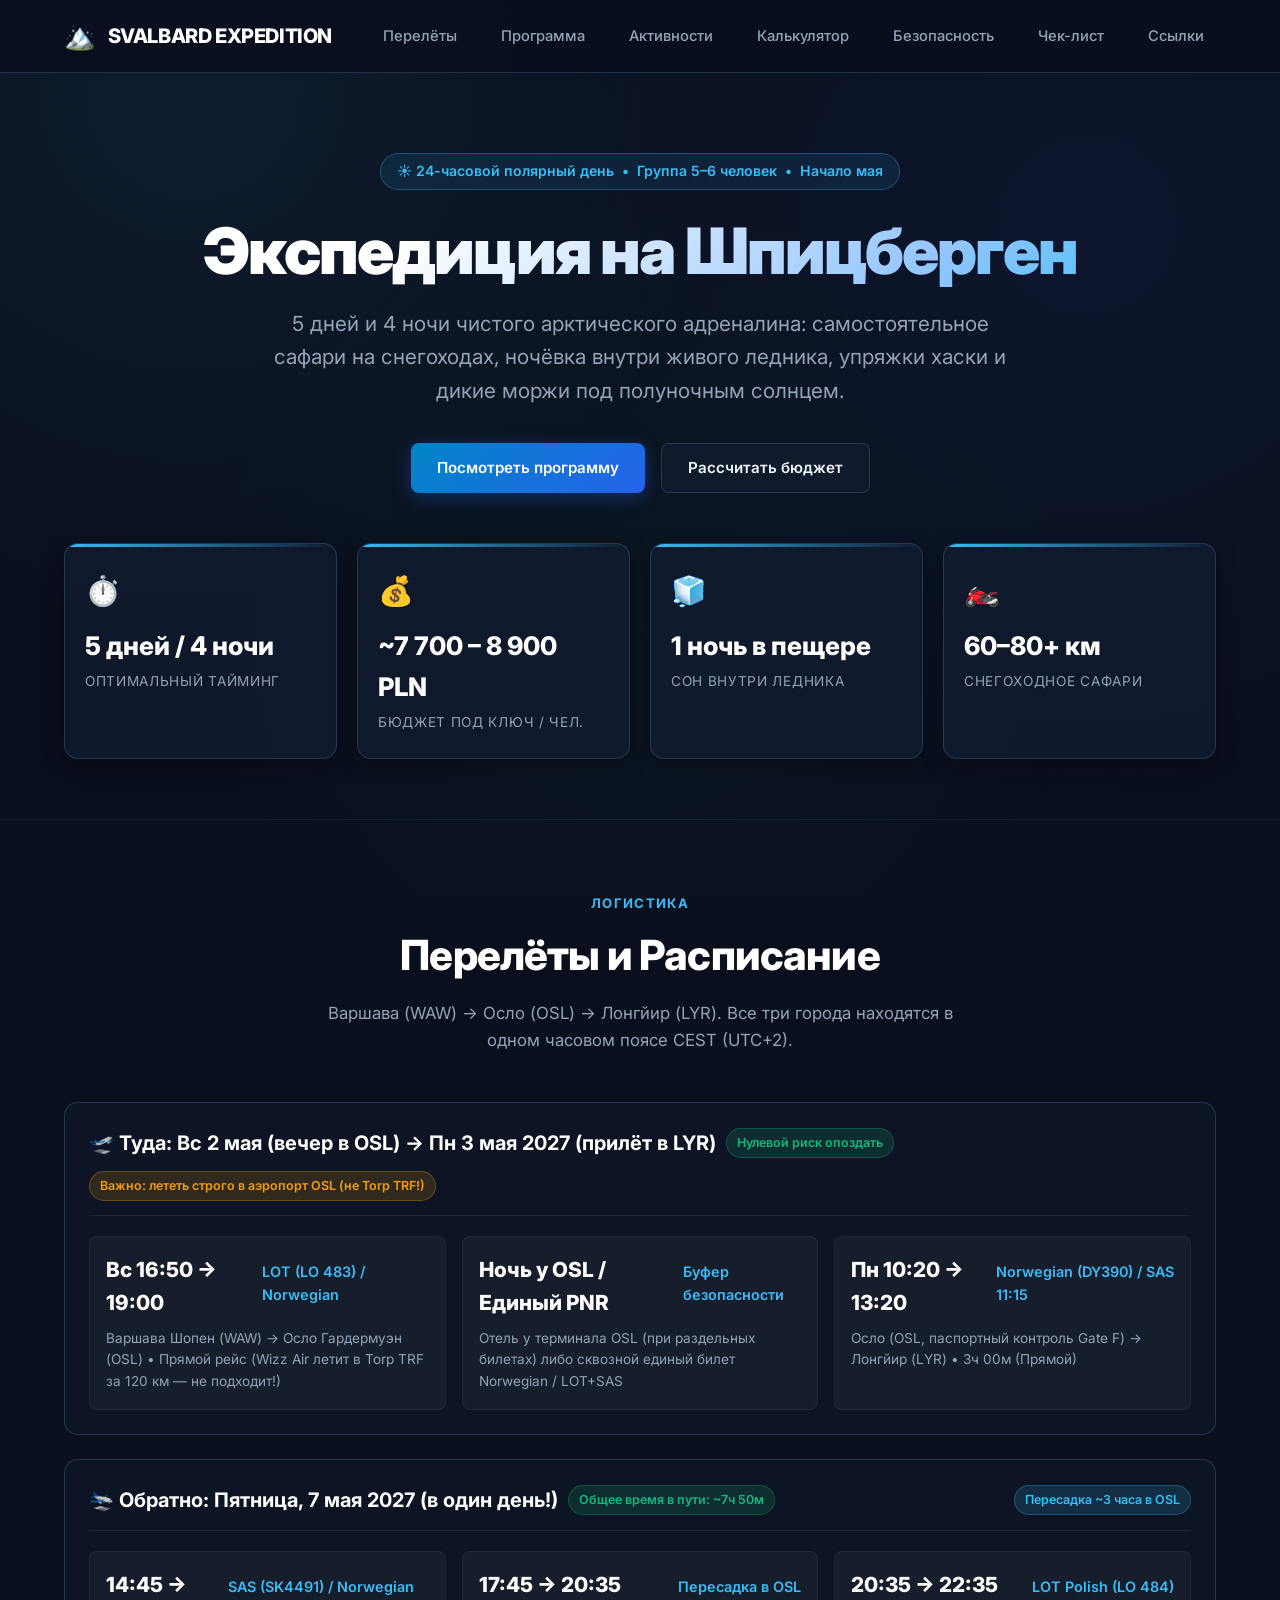
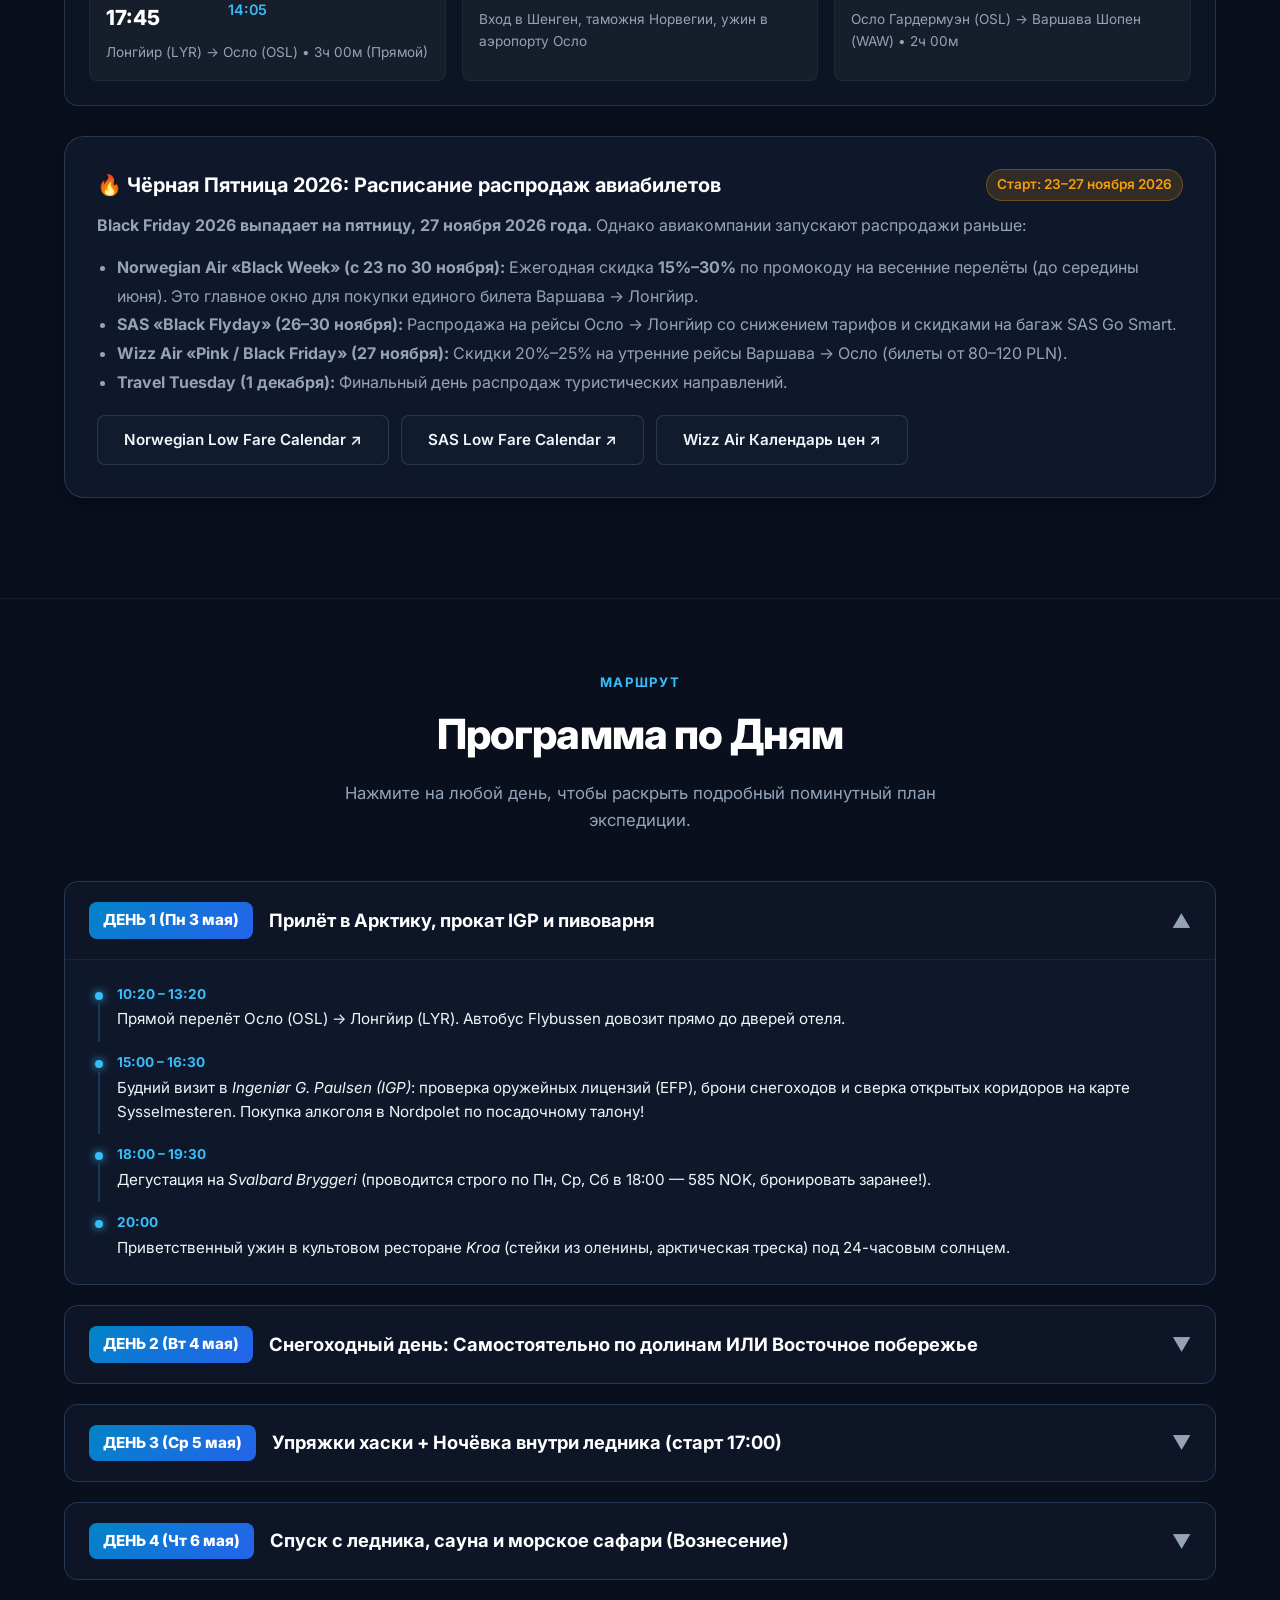
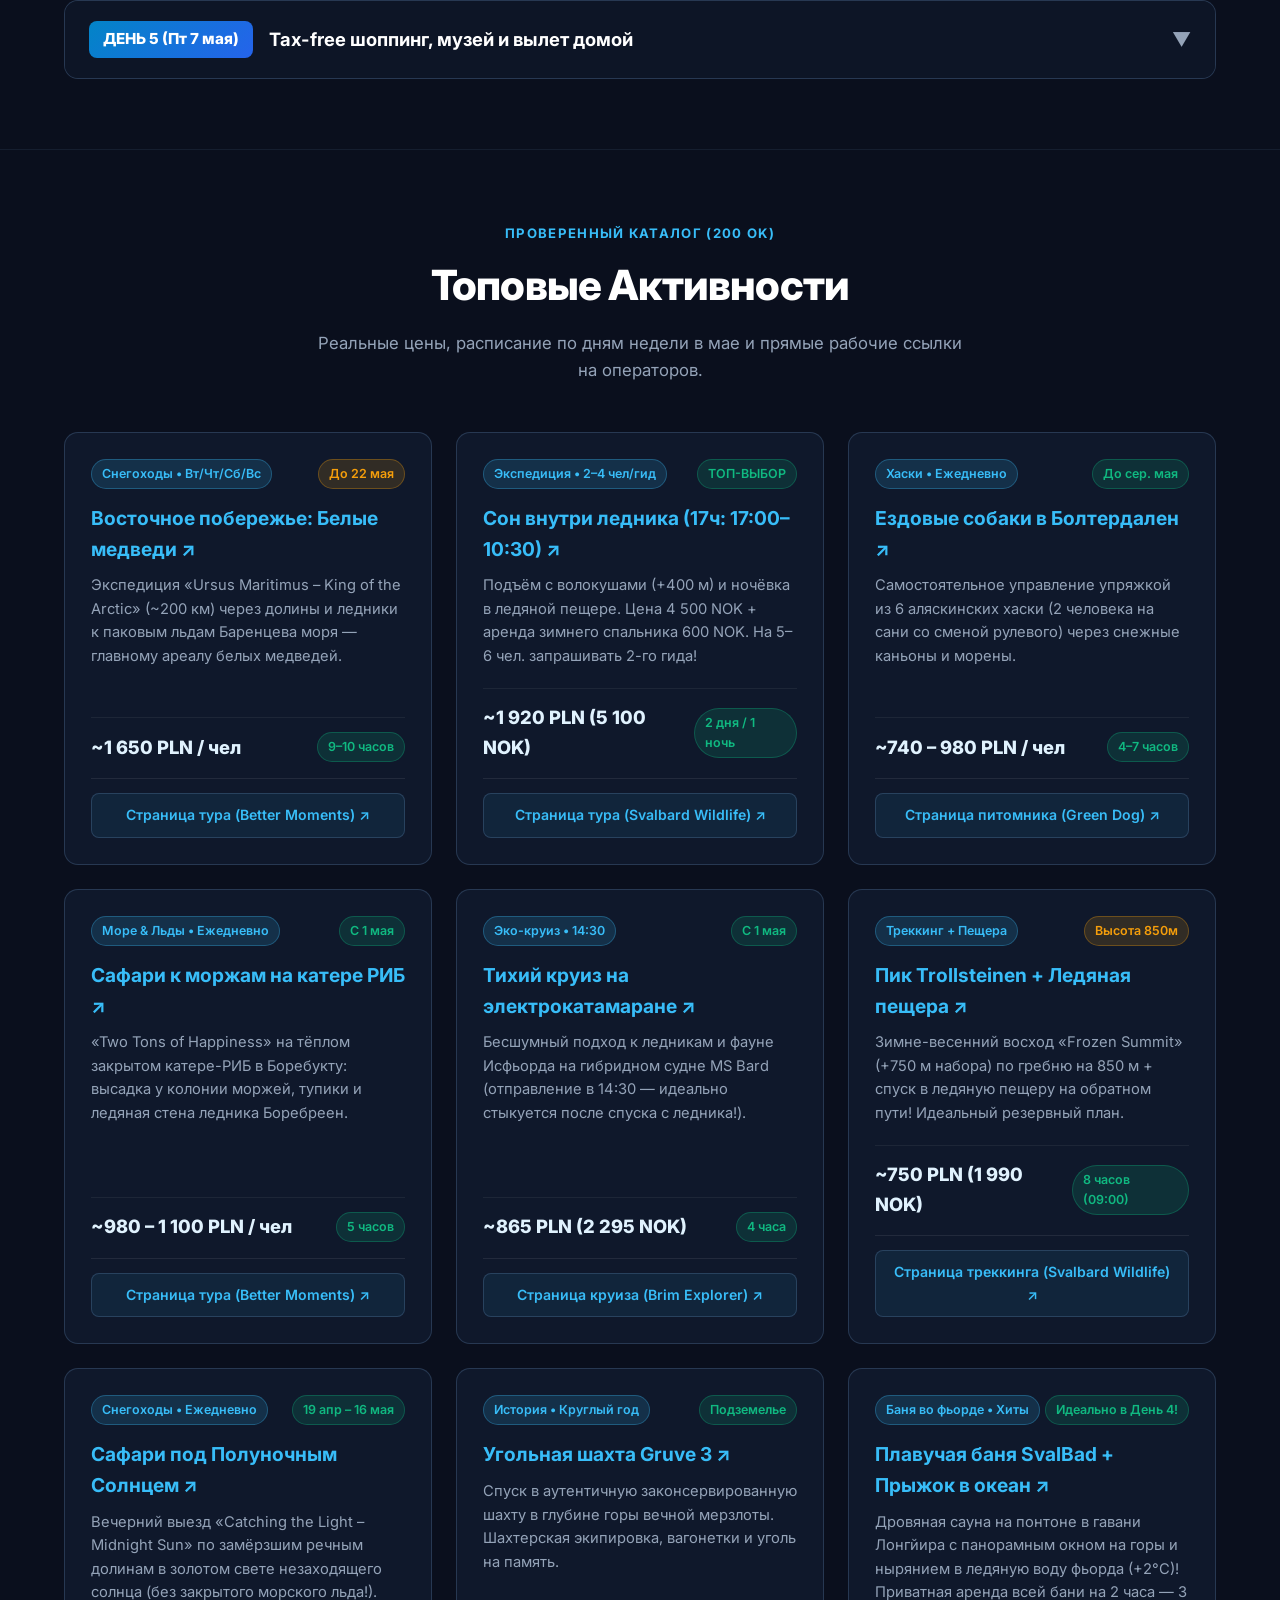
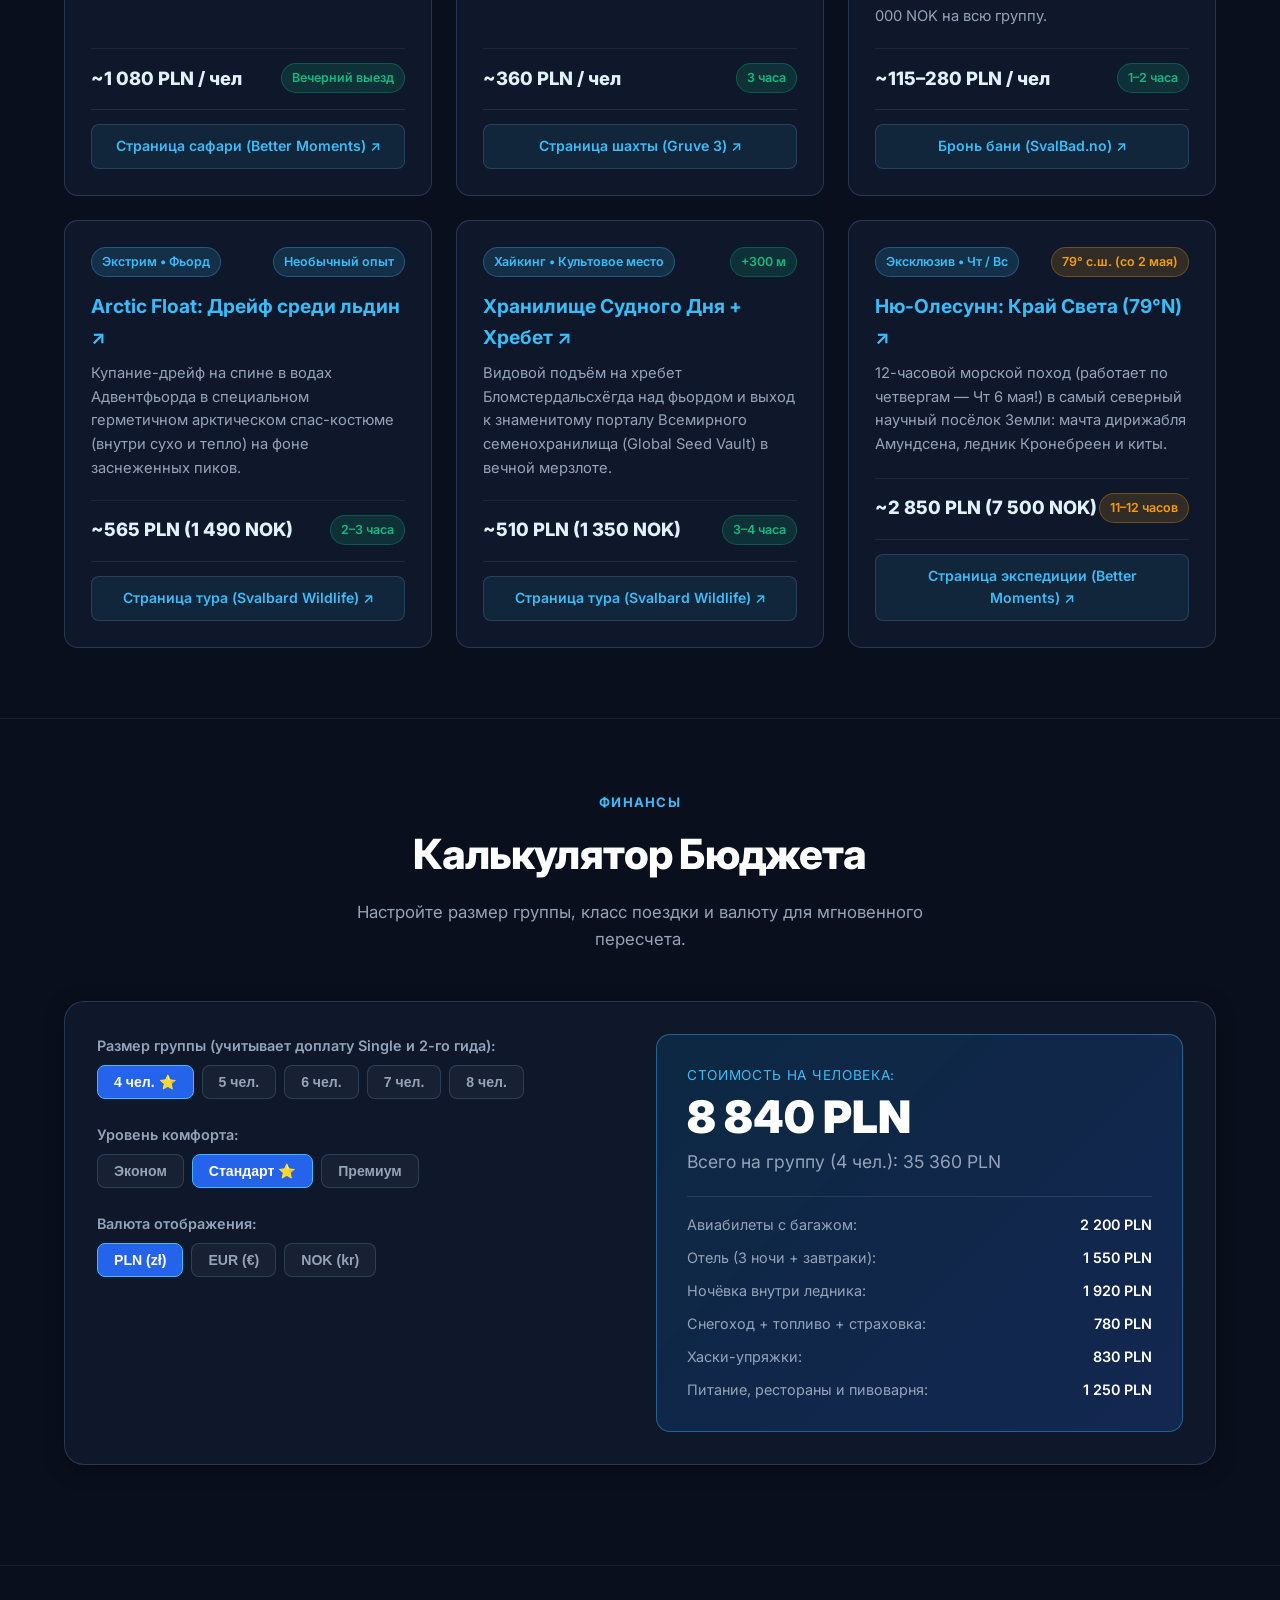
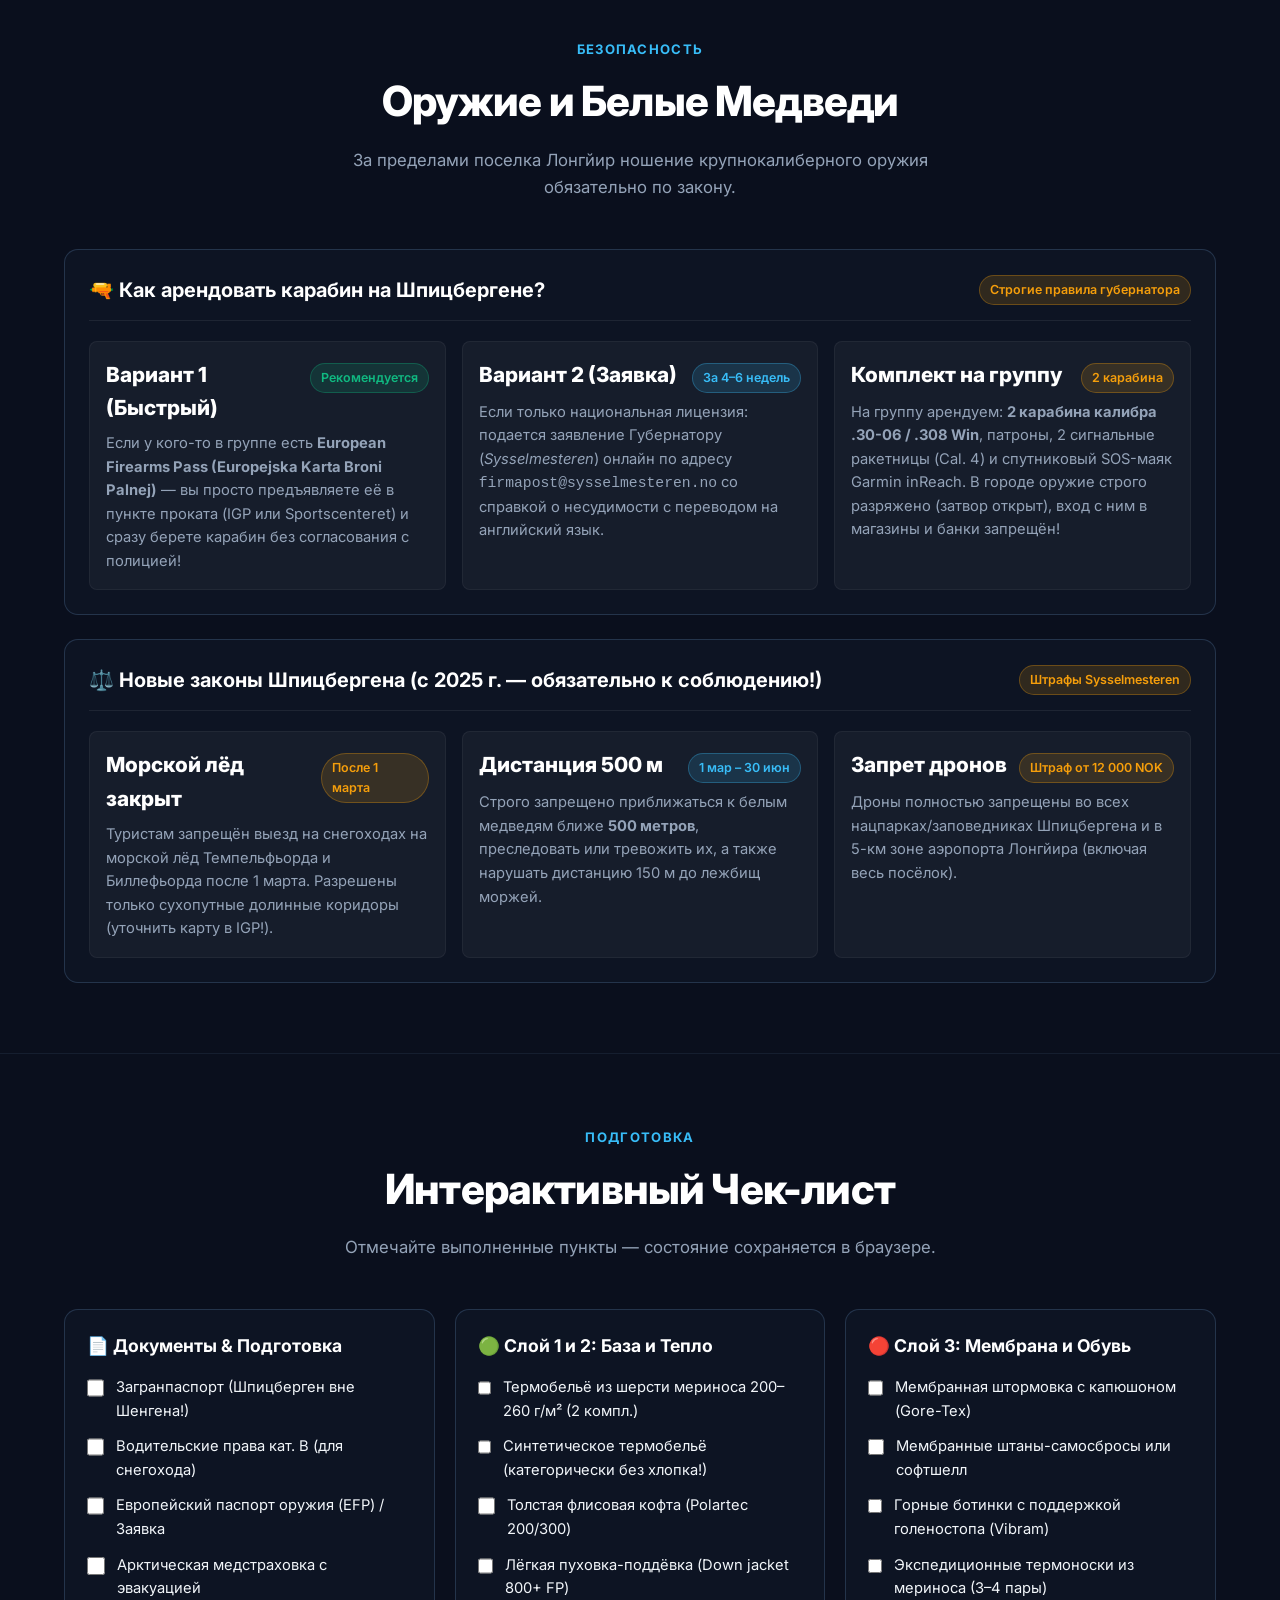
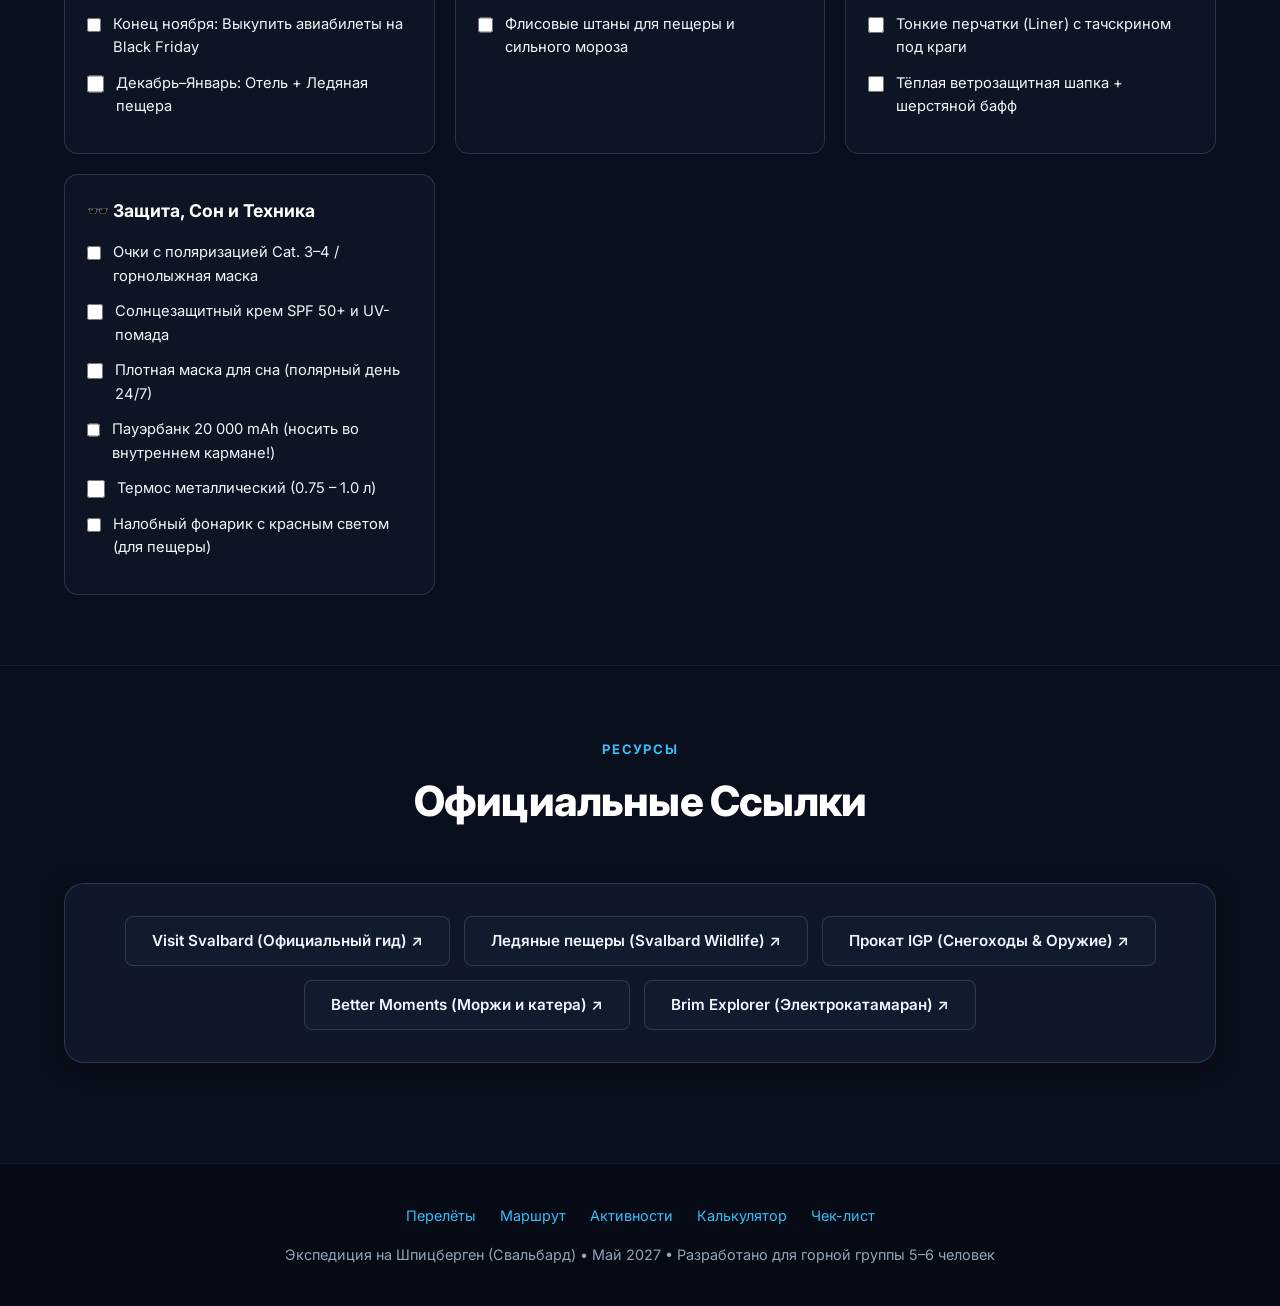
==== commit 649b6c06: "feat: add SvalBad floating sauna, Arctic Float, Seed Vault hike, and Ny-Alesund 79N options" ====
--- a/index.html
+++ b/index.html
@@ -557,6 +557,114 @@
             <div class="activity-action">
               <a href="https://gruve3.no/mine-no-3" target="_blank" rel="noopener" class="activity-btn">
                 <span>Страница шахты (Gruve 3) ↗</span>
+              </a>
+            </div>
+          </div>
+        </div>
+
+        <!-- Activity 9: SvalBad Floating Sauna -->
+        <div class="activity-card">
+          <div>
+            <div class="activity-badge-row">
+              <span class="badge badge-info">Баня во фьорде • Хиты</span>
+              <span class="badge badge-success">Идеально в День 4!</span>
+            </div>
+            <h3 class="activity-title">
+              <a href="https://svalbad.no/" target="_blank" rel="noopener">Плавучая баня SvalBad + Прыжок в океан ↗</a>
+            </h3>
+            <p class="activity-desc">
+              Дровяная сауна на понтоне в гавани Лонгйира с панорамным окном на горы и нырянием в ледяную воду фьорда (+2°C)! Приватная аренда всей бани на 2 часа — 3 000 NOK на всю группу.
+            </p>
+          </div>
+          <div>
+            <div class="activity-meta">
+              <span class="activity-price">~115–280 PLN / чел</span>
+              <span class="badge badge-success">1–2 часа</span>
+            </div>
+            <div class="activity-action">
+              <a href="https://svalbad.no/" target="_blank" rel="noopener" class="activity-btn">
+                <span>Бронь бани (SvalBad.no) ↗</span>
+              </a>
+            </div>
+          </div>
+        </div>
+
+        <!-- Activity 10: Arctic Float -->
+        <div class="activity-card">
+          <div>
+            <div class="activity-badge-row">
+              <span class="badge badge-info">Экстрим • Фьорд</span>
+              <span class="badge badge-info">Необычный опыт</span>
+            </div>
+            <h3 class="activity-title">
+              <a href="https://www.wildlife.no/product-page/arctic-float" target="_blank" rel="noopener">Arctic Float: Дрейф среди льдин ↗</a>
+            </h3>
+            <p class="activity-desc">
+              Купание-дрейф на спине в водах Адвентфьорда в специальном герметичном арктическом спас-костюме (внутри сухо и тепло) на фоне заснеженных пиков.
+            </p>
+          </div>
+          <div>
+            <div class="activity-meta">
+              <span class="activity-price">~565 PLN (1 490 NOK)</span>
+              <span class="badge badge-success">2–3 часа</span>
+            </div>
+            <div class="activity-action">
+              <a href="https://www.wildlife.no/product-page/arctic-float" target="_blank" rel="noopener" class="activity-btn">
+                <span>Страница тура (Svalbard Wildlife) ↗</span>
+              </a>
+            </div>
+          </div>
+        </div>
+
+        <!-- Activity 11: Seed Vault Hike -->
+        <div class="activity-card">
+          <div>
+            <div class="activity-badge-row">
+              <span class="badge badge-info">Хайкинг • Культовое место</span>
+              <span class="badge badge-success">+300 м</span>
+            </div>
+            <h3 class="activity-title">
+              <a href="https://www.wildlife.no/product-page/blomsterdalen-hike-and-global-seed-vault" target="_blank" rel="noopener">Хранилище Судного Дня + Хребет ↗</a>
+            </h3>
+            <p class="activity-desc">
+              Видовой подъём на хребет Бломстердальсхёгда над фьордом и выход к знаменитому порталу Всемирного семенохранилища (Global Seed Vault) в вечной мерзлоте.
+            </p>
+          </div>
+          <div>
+            <div class="activity-meta">
+              <span class="activity-price">~510 PLN (1 350 NOK)</span>
+              <span class="badge badge-success">3–4 часа</span>
+            </div>
+            <div class="activity-action">
+              <a href="https://www.wildlife.no/product-page/blomsterdalen-hike-and-global-seed-vault" target="_blank" rel="noopener" class="activity-btn">
+                <span>Страница тура (Svalbard Wildlife) ↗</span>
+              </a>
+            </div>
+          </div>
+        </div>
+
+        <!-- Activity 12: Ny-Alesund 79N -->
+        <div class="activity-card">
+          <div>
+            <div class="activity-badge-row">
+              <span class="badge badge-info">Эксклюзив • Чт / Вс</span>
+              <span class="badge badge-warning">79° с.ш. (со 2 мая)</span>
+            </div>
+            <h3 class="activity-title">
+              <a href="https://bettermoments.no/activity/ny-alesund-the-northernmost-town-in-the-world/" target="_blank" rel="noopener">Ню-Олесунн: Край Света (79°N) ↗</a>
+            </h3>
+            <p class="activity-desc">
+              12-часовой морской поход (работает по четвергам — Чт 6 мая!) в самый северный научный посёлок Земли: мачта дирижабля Амундсена, ледник Кронебреен и киты.
+            </p>
+          </div>
+          <div>
+            <div class="activity-meta">
+              <span class="activity-price">~2 850 PLN (7 500 NOK)</span>
+              <span class="badge badge-warning">11–12 часов</span>
+            </div>
+            <div class="activity-action">
+              <a href="https://bettermoments.no/activity/ny-alesund-the-northernmost-town-in-the-world/" target="_blank" rel="noopener" class="activity-btn">
+                <span>Страница экспедиции (Better Moments) ↗</span>
               </a>
             </div>
           </div>
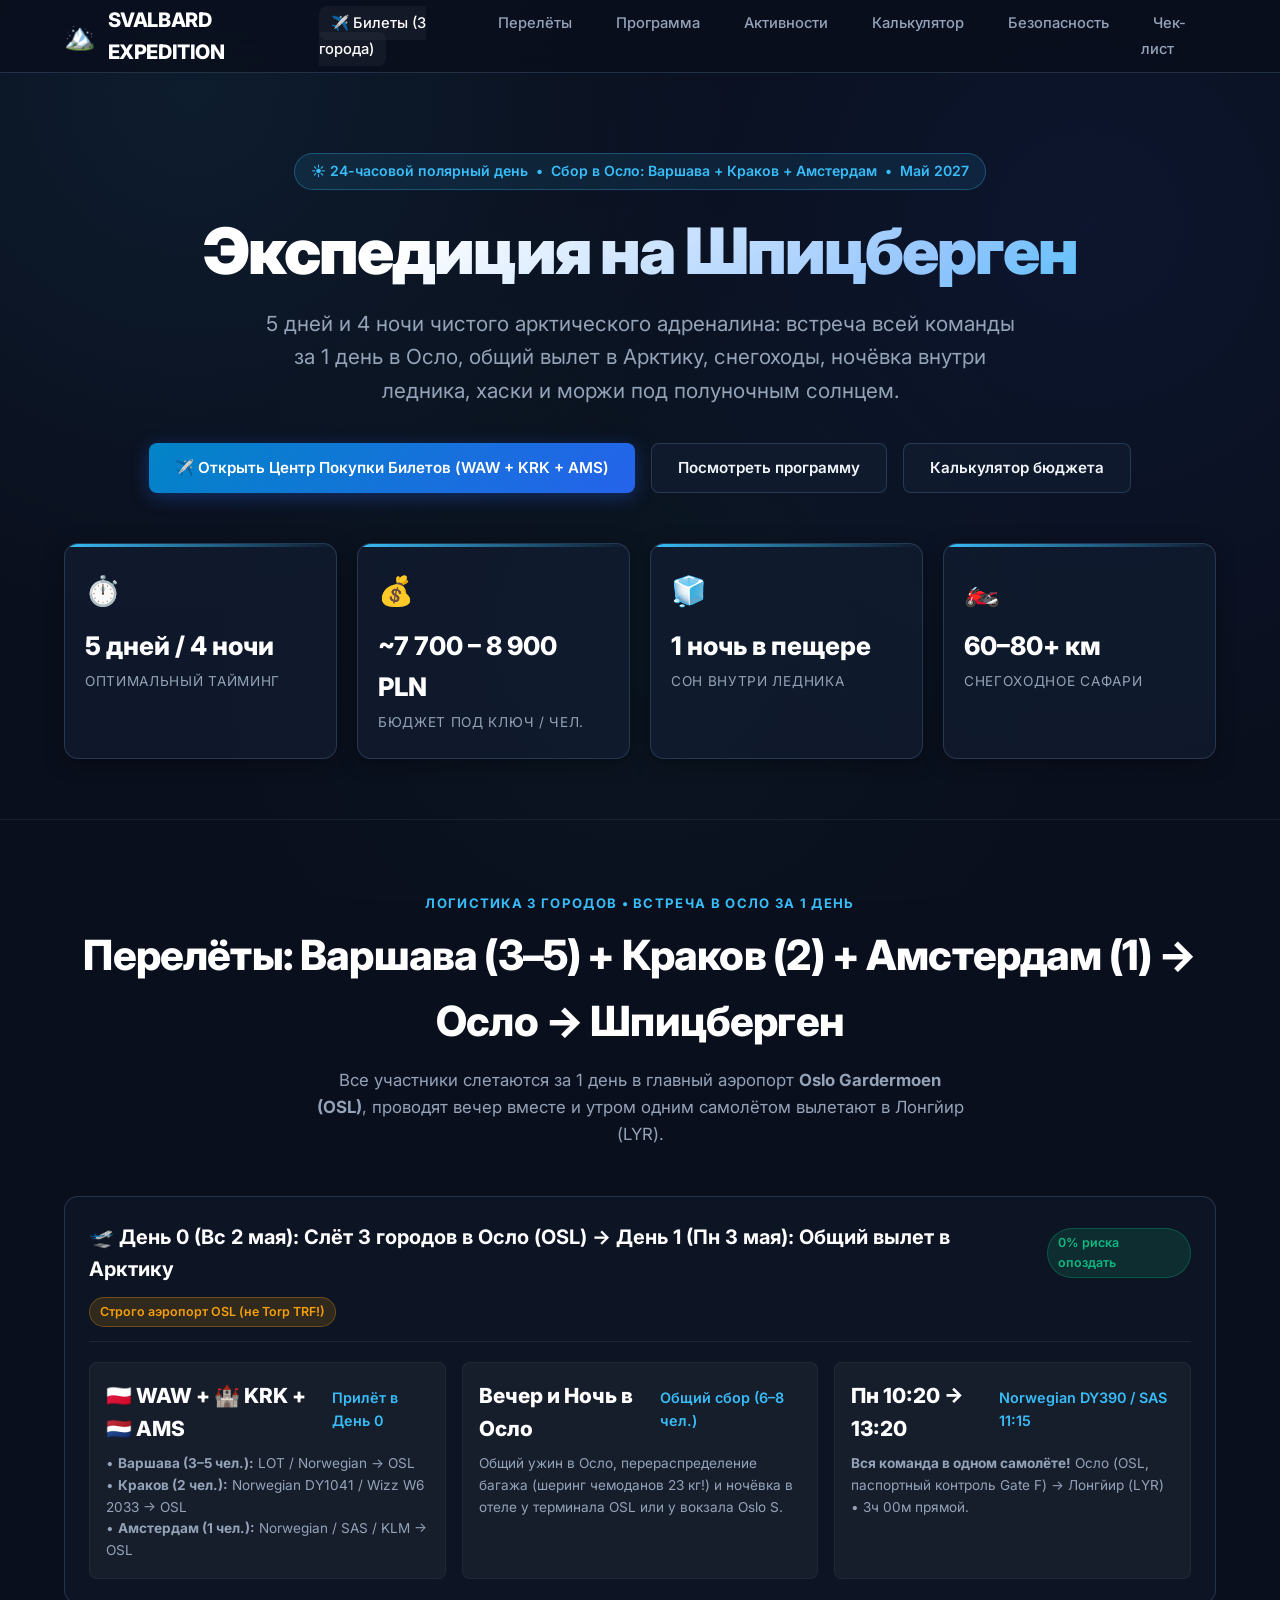
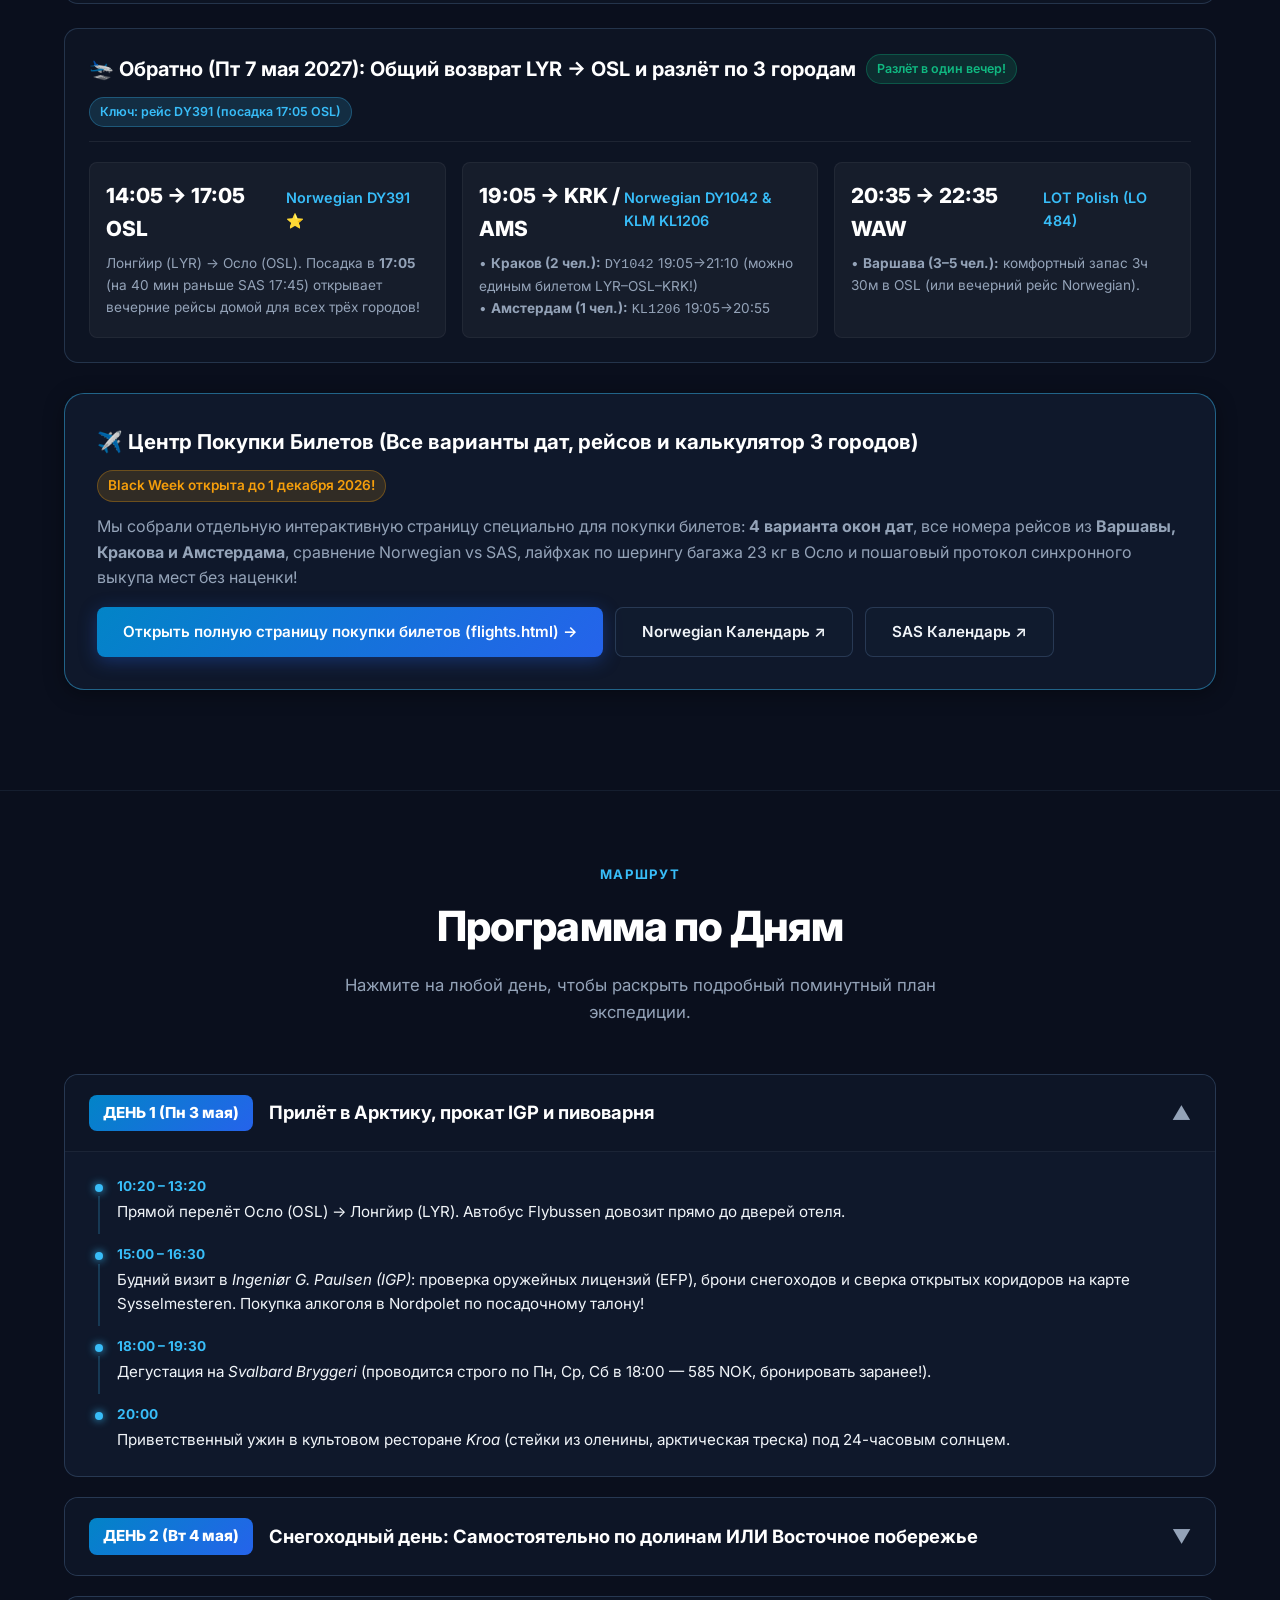
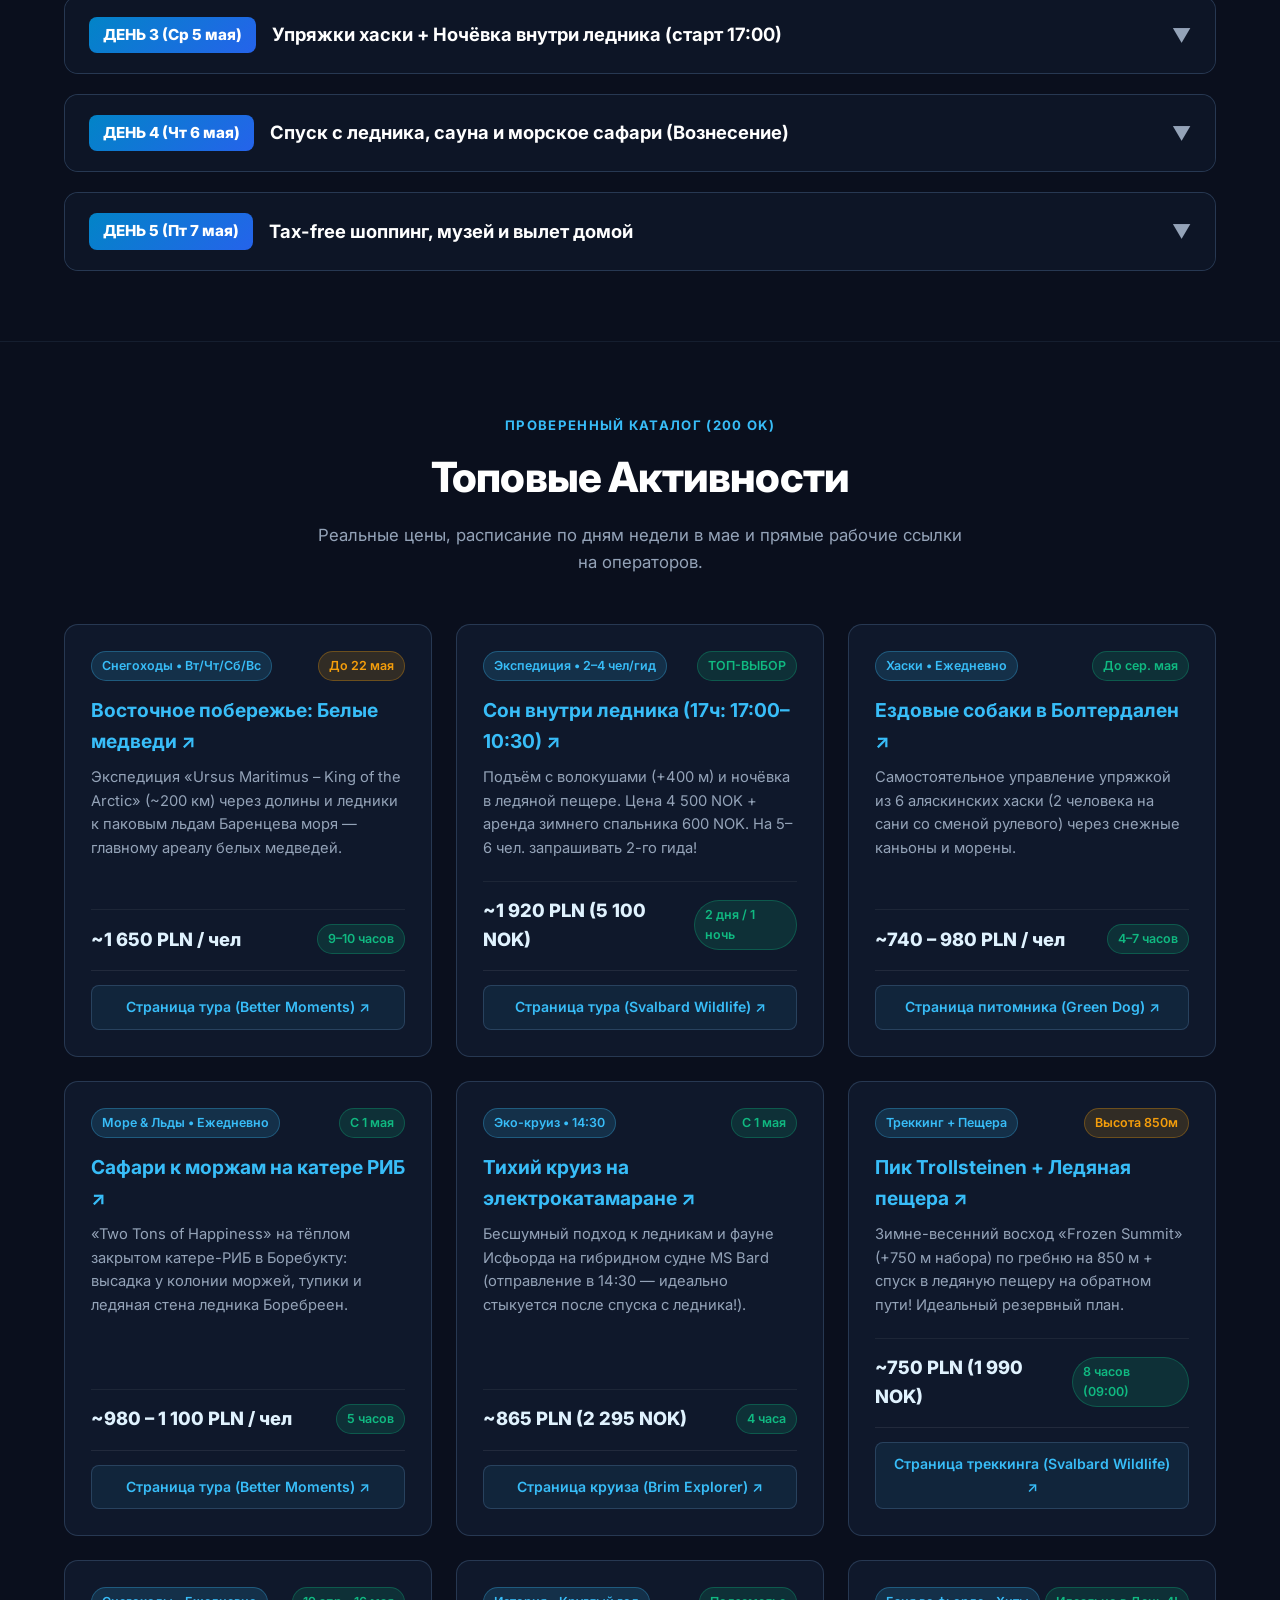
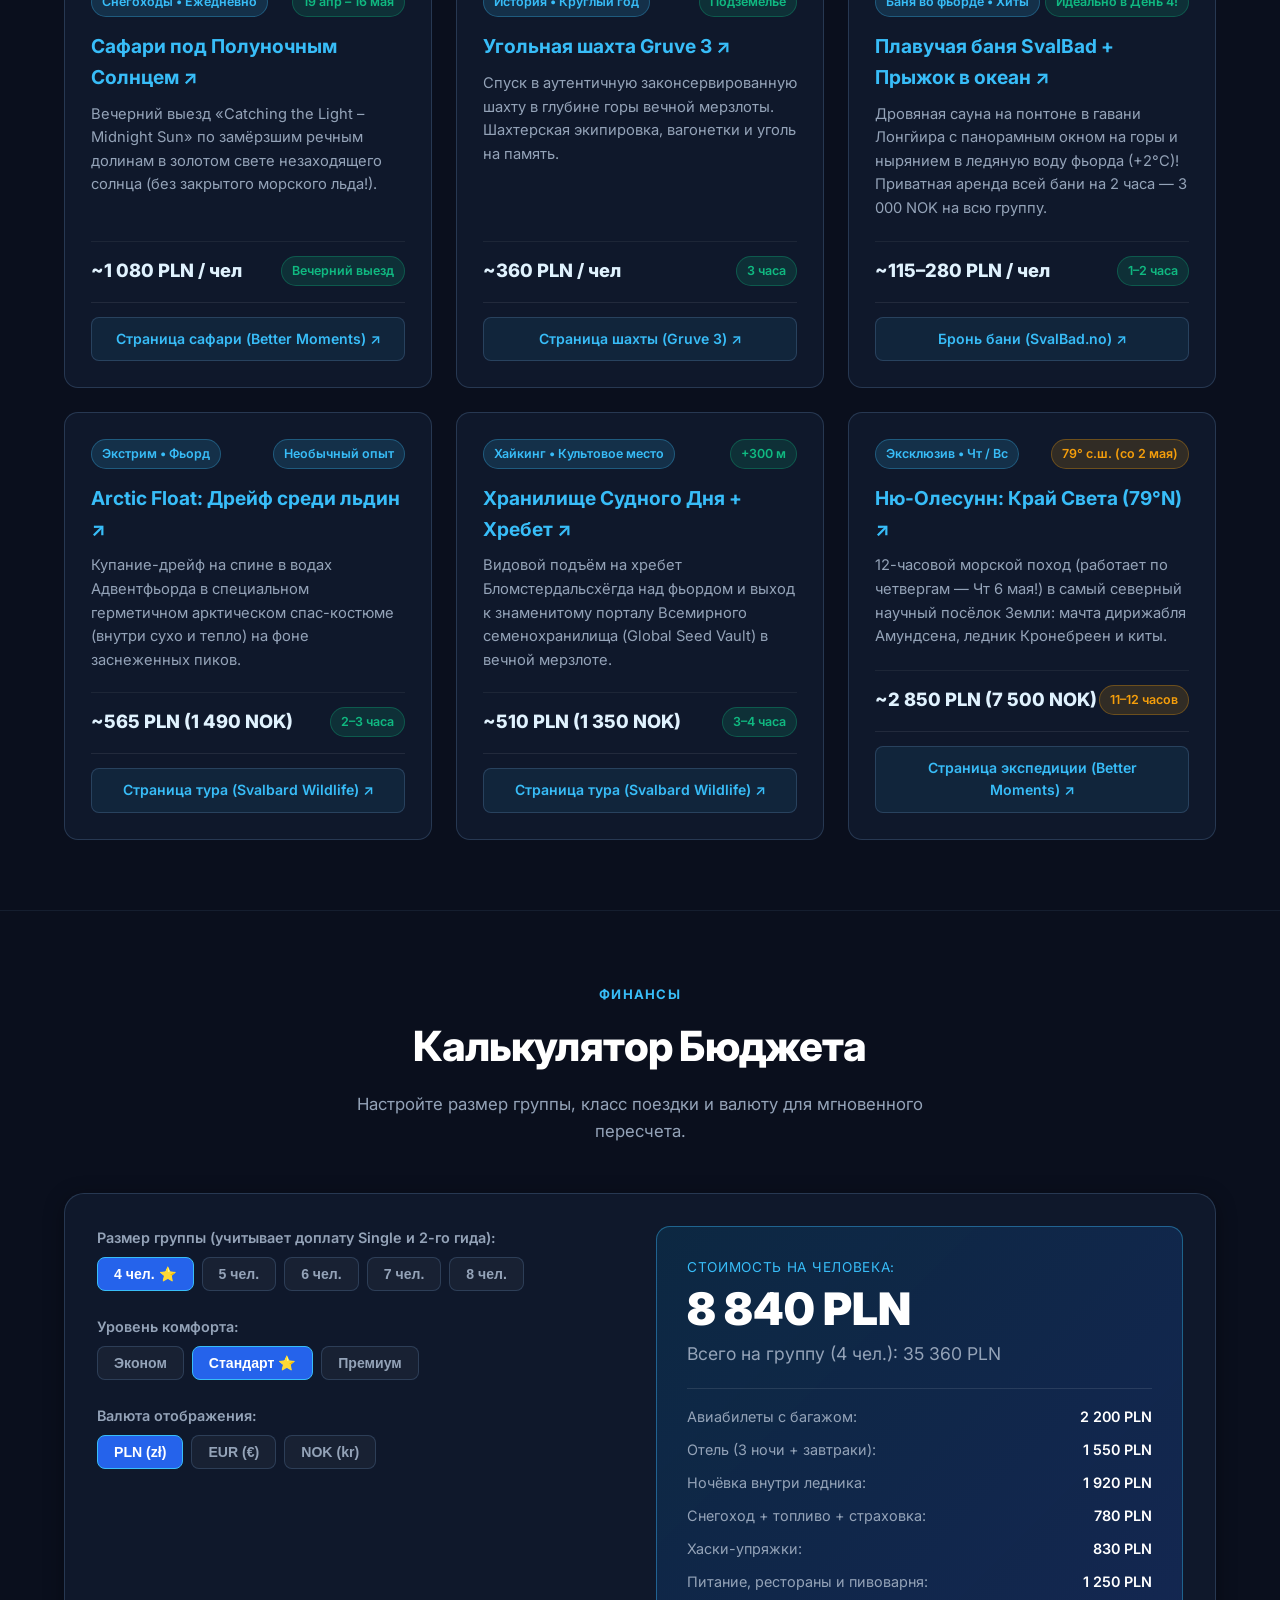
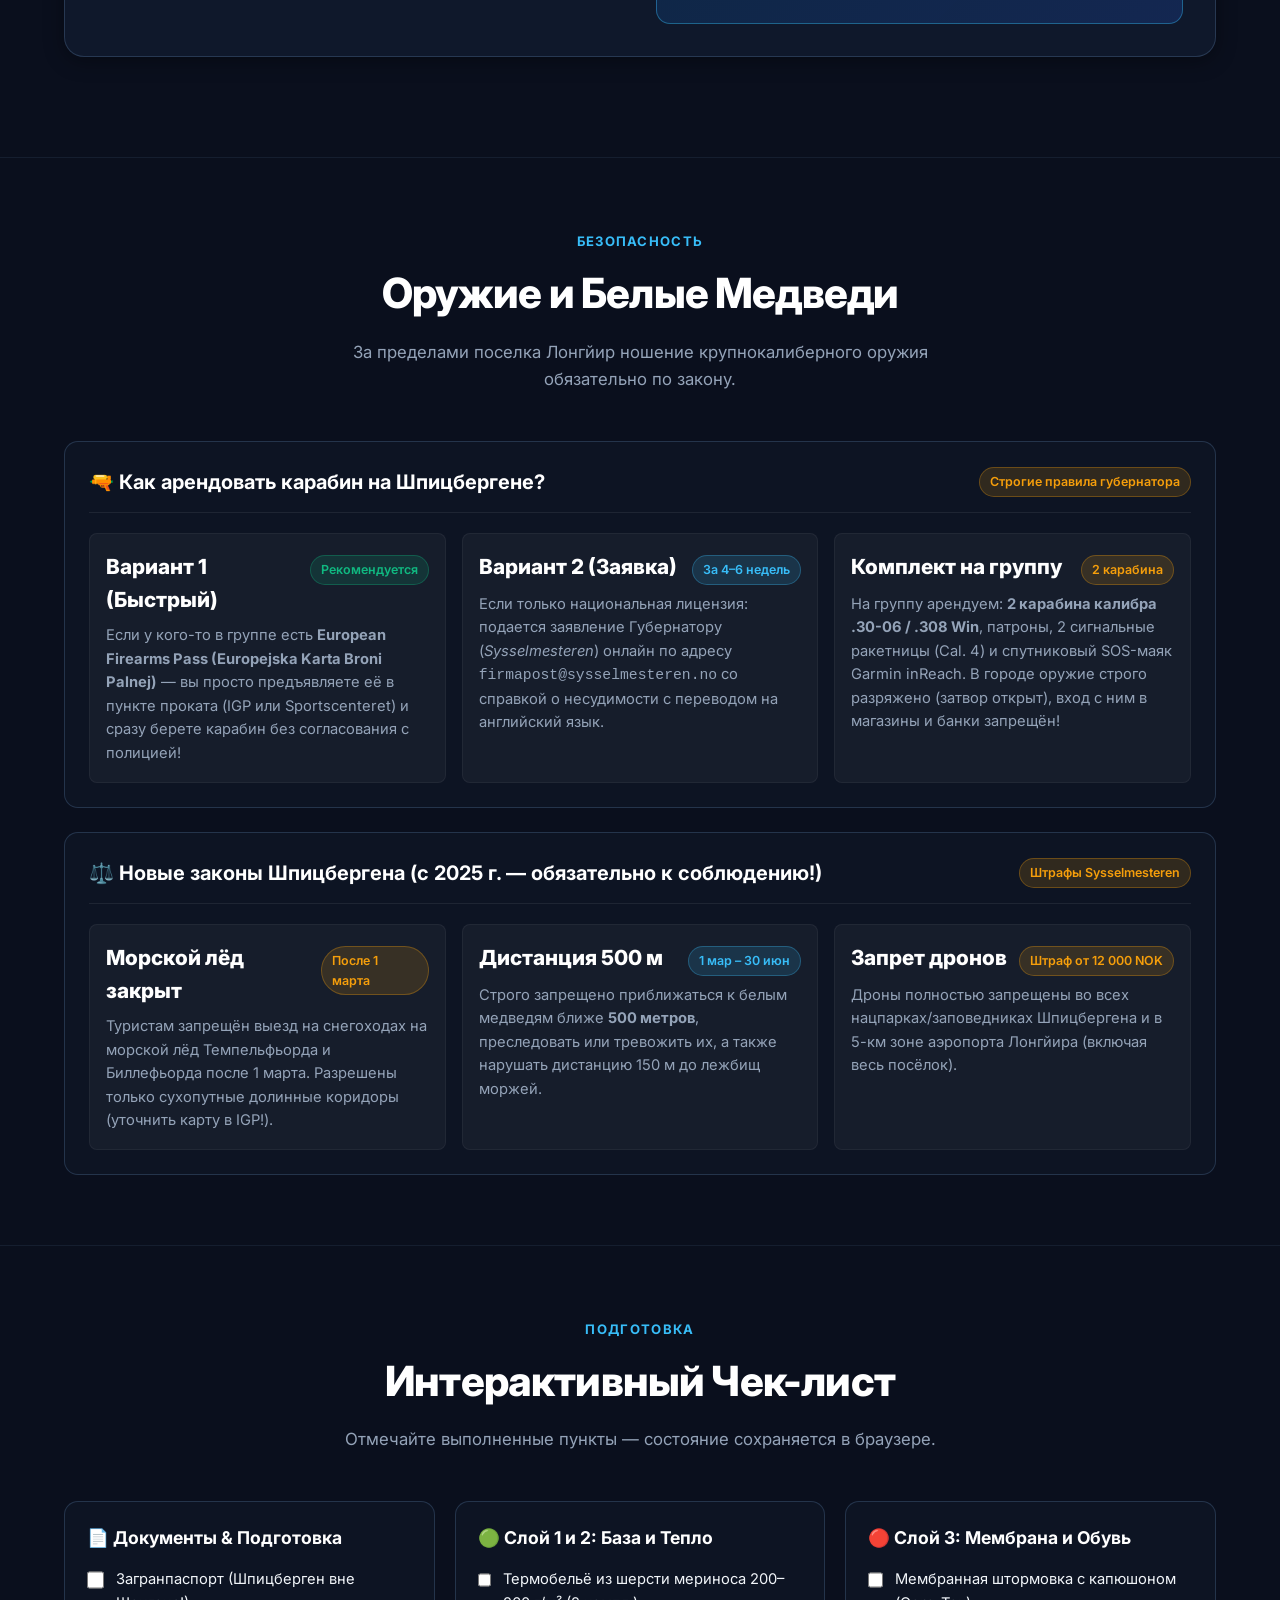
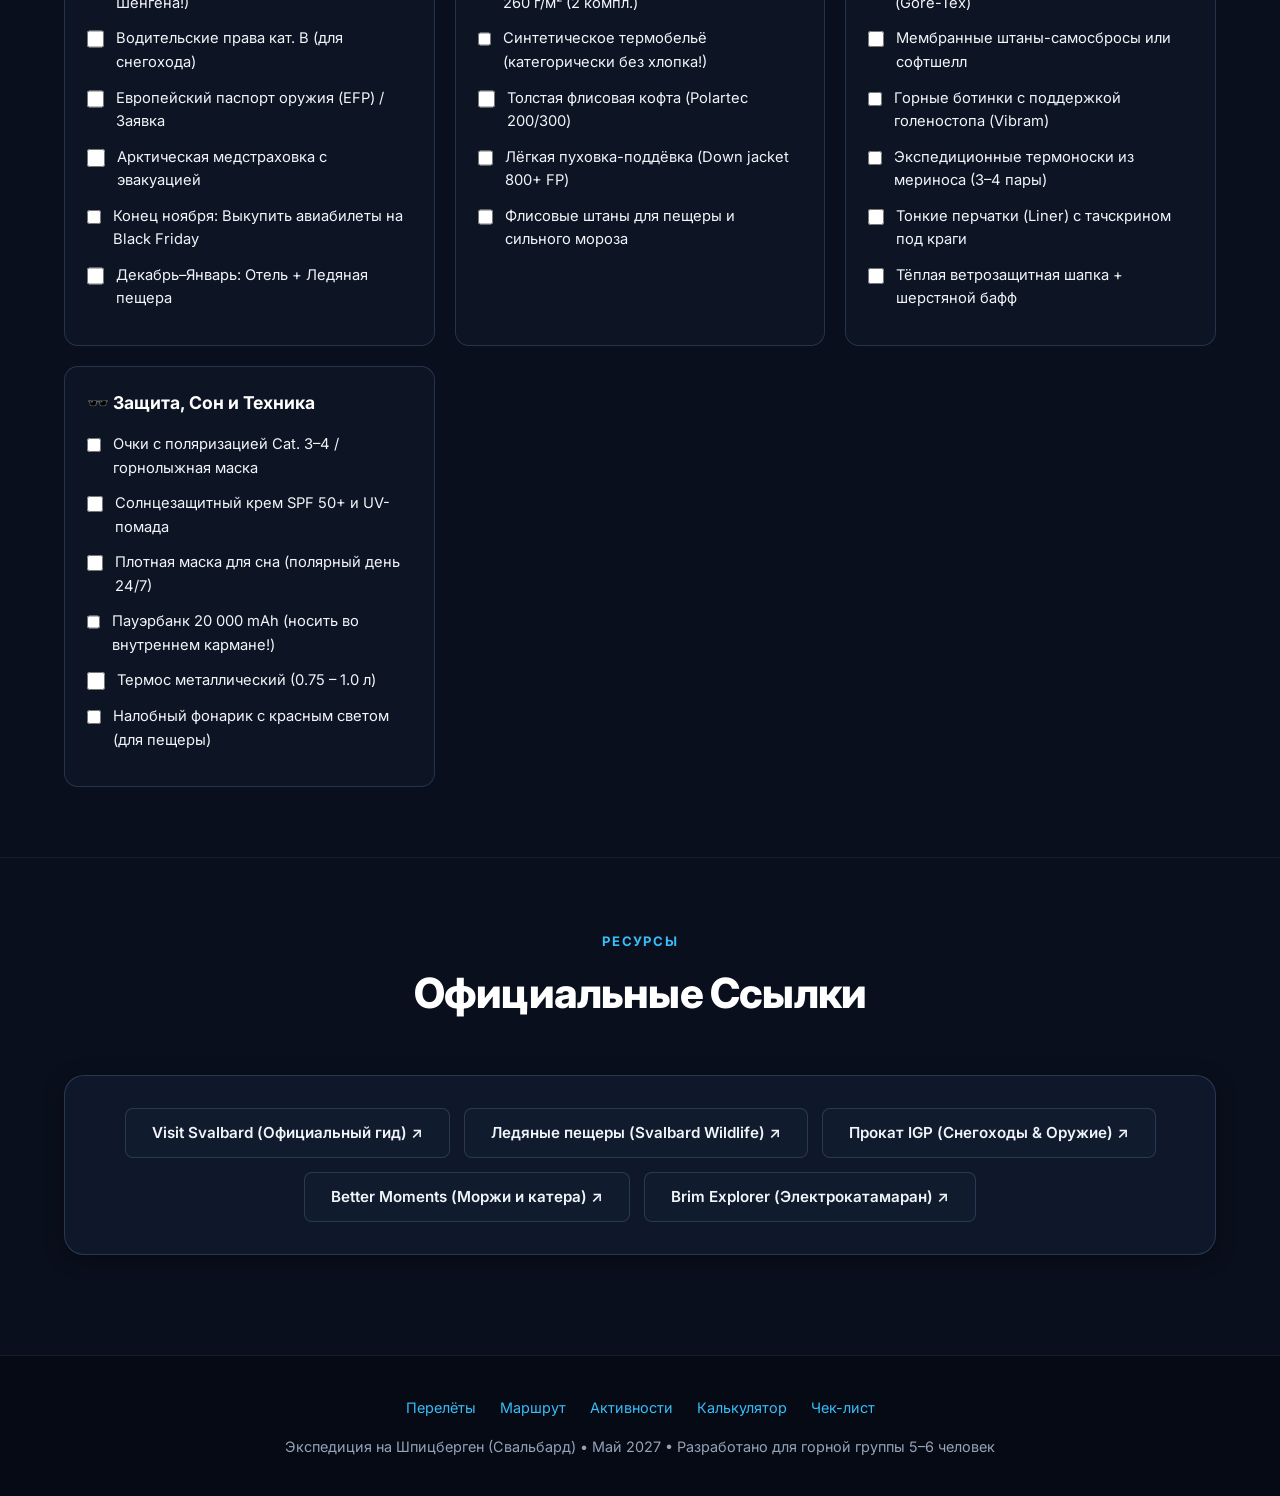
==== commit a1d251ab: "feat: create dedicated flights.html booking hub for WAW (3-5), KRK (2), AMS (1) meeting in Oslo 1 da" ====
--- a/index.html
+++ b/index.html
@@ -22,13 +22,13 @@
       <button class="nav-btn-mobile" id="mobileMenuBtn" aria-label="Открыть меню">☰</button>
       <nav>
         <ul class="nav-menu" id="navMenu">
+          <li><a href="flights.html" class="nav-link active">✈️ Билеты (3 города)</a></li>
           <li><a href="#flights" class="nav-link">Перелёты</a></li>
           <li><a href="#itinerary" class="nav-link">Программа</a></li>
           <li><a href="#activities" class="nav-link">Активности</a></li>
           <li><a href="#calculator" class="nav-link">Калькулятор</a></li>
           <li><a href="#safety" class="nav-link">Безопасность</a></li>
           <li><a href="#checklist" class="nav-link">Чек-лист</a></li>
-          <li><a href="#links" class="nav-link">Ссылки</a></li>
         </ul>
       </nav>
     </div>
@@ -40,17 +40,18 @@
       <div class="hero-badge">
         <span>☀️ 24-часовой полярный день</span>
         <span>•</span>
-        <span>Группа 5–6 человек</span>
+        <span>Сбор в Осло: Варшава + Краков + Амстердам</span>
         <span>•</span>
-        <span>Начало мая</span>
+        <span>Май 2027</span>
       </div>
       <h1>Экспедиция на Шпицберген</h1>
       <p class="hero-subtitle">
-        5 дней и 4 ночи чистого арктического адреналина: самостоятельное сафари на снегоходах, ночёвка внутри живого ледника, упряжки хаски и дикие моржи под полуночным солнцем.
+        5 дней и 4 ночи чистого арктического адреналина: встреча всей команды за 1 день в Осло, общий вылет в Арктику, снегоходы, ночёвка внутри ледника, хаски и моржи под полуночным солнцем.
       </p>
       <div class="hero-actions">
-        <a href="#itinerary" class="btn btn-primary">Посмотреть программу</a>
-        <a href="#calculator" class="btn btn-secondary">Рассчитать бюджет</a>
+        <a href="flights.html" class="btn btn-primary">✈️ Открыть Центр Покупки Билетов (WAW + KRK + AMS)</a>
+        <a href="#itinerary" class="btn btn-secondary">Посмотреть программу</a>
+        <a href="#calculator" class="btn btn-secondary">Калькулятор бюджета</a>
       </div>
 
       <!-- KPI Grid -->
@@ -83,9 +84,9 @@
   <section class="section" id="flights">
     <div class="container">
       <div class="section-header">
-        <span class="section-tag">Логистика</span>
-        <h2 class="section-title">Перелёты и Расписание</h2>
-        <p class="section-desc">Варшава (WAW) → Осло (OSL) → Лонгйир (LYR). Все три города находятся в одном часовом поясе CEST (UTC+2).</p>
+        <span class="section-tag">Логистика 3 городов • Встреча в Осло за 1 день</span>
+        <h2 class="section-title">Перелёты: Варшава (3–5) + Краков (2) + Амстердам (1) → Осло → Шпицберген</h2>
+        <p class="section-desc">Все участники слетаются за 1 день в главный аэропорт <strong>Oslo Gardermoen (OSL)</strong>, проводят вечер вместе и утром одним самолётом вылетают в Лонгйир (LYR).</p>
       </div>
 
       <div class="flight-timeline">
@@ -93,32 +94,32 @@
         <div class="flight-route-card">
           <div class="route-header">
             <div class="route-title">
-              <span>🛫 Туда: Вс 2 мая (вечер в OSL) → Пн 3 мая 2027 (прилёт в LYR)</span>
-              <span class="badge badge-success">Нулевой риск опоздать</span>
-            </div>
-            <span class="badge badge-warning">Важно: лететь строго в аэропорт OSL (не Torp TRF!)</span>
+              <span>🛫 День 0 (Вс 2 мая): Слёт 3 городов в Осло (OSL) → День 1 (Пн 3 мая): Общий вылет в Арктику</span>
+              <span class="badge badge-success">0% риска опоздать</span>
+            </div>
+            <span class="badge badge-warning">Строго аэропорт OSL (не Torp TRF!)</span>
           </div>
           <div class="flight-legs">
             <div class="flight-leg">
               <div class="flight-time-row">
-                <span class="flight-time">Вс 16:50 → 19:00</span>
-                <span class="flight-carrier">LOT (LO 483) / Norwegian</span>
-              </div>
-              <div class="flight-airport">Варшава Шопен (WAW) → Осло Гардермуэн (OSL) • Прямой рейс (Wizz Air летит в Torp TRF за 120 км — не подходит!)</div>
-            </div>
-            <div class="flight-leg">
-              <div class="flight-time-row">
-                <span class="flight-time">Ночь у OSL / Единый PNR</span>
-                <span class="flight-carrier">Буфер безопасности</span>
-              </div>
-              <div class="flight-airport">Отель у терминала OSL (при раздельных билетах) либо сквозной единый билет Norwegian / LOT+SAS</div>
+                <span class="flight-time">🇵🇱 WAW + 🏰 KRK + 🇳🇱 AMS</span>
+                <span class="flight-carrier">Прилёт в День 0</span>
+              </div>
+              <div class="flight-airport">• <strong>Варшава (3–5 чел.):</strong> LOT / Norwegian → OSL<br>• <strong>Краков (2 чел.):</strong> Norwegian DY1041 / Wizz W6 2033 → OSL<br>• <strong>Амстердам (1 чел.):</strong> Norwegian / SAS / KLM → OSL</div>
+            </div>
+            <div class="flight-leg">
+              <div class="flight-time-row">
+                <span class="flight-time">Вечер и Ночь в Осло</span>
+                <span class="flight-carrier">Общий сбор (6–8 чел.)</span>
+              </div>
+              <div class="flight-airport">Общий ужин в Осло, перераспределение багажа (шеринг чемоданов 23 кг!) и ночёвка в отеле у терминала OSL или у вокзала Oslo S.</div>
             </div>
             <div class="flight-leg">
               <div class="flight-time-row">
                 <span class="flight-time">Пн 10:20 → 13:20</span>
-                <span class="flight-carrier">Norwegian (DY390) / SAS 11:15</span>
-              </div>
-              <div class="flight-airport">Осло (OSL, паспортный контроль Gate F) → Лонгйир (LYR) • 3ч 00м (Прямой)</div>
+                <span class="flight-carrier">Norwegian DY390 / SAS 11:15</span>
+              </div>
+              <div class="flight-airport"><strong>Вся команда в одном самолёте!</strong> Осло (OSL, паспортный контроль Gate F) → Лонгйир (LYR) • 3ч 00м прямой.</div>
             </div>
           </div>
         </div>
@@ -127,56 +128,50 @@
         <div class="flight-route-card">
           <div class="route-header">
             <div class="route-title">
-              <span>🛬 Обратно: Пятница, 7 мая 2027 (в один день!)</span>
-              <span class="badge badge-success">Общее время в пути: ~7ч 50м</span>
-            </div>
-            <span class="badge badge-info">Пересадка ~3 часа в OSL</span>
+              <span>🛬 Обратно (Пт 7 мая 2027): Общий возврат LYR → OSL и разлёт по 3 городам</span>
+              <span class="badge badge-success">Разлёт в один вечер!</span>
+            </div>
+            <span class="badge badge-info">Ключ: рейс DY391 (посадка 17:05 OSL)</span>
           </div>
           <div class="flight-legs">
             <div class="flight-leg">
               <div class="flight-time-row">
-                <span class="flight-time">14:45 → 17:45</span>
-                <span class="flight-carrier">SAS (SK4491) / Norwegian 14:05</span>
-              </div>
-              <div class="flight-airport">Лонгйир (LYR) → Осло (OSL) • 3ч 00м (Прямой)</div>
-            </div>
-            <div class="flight-leg">
-              <div class="flight-time-row">
-                <span class="flight-time">17:45 → 20:35</span>
-                <span class="flight-carrier">Пересадка в OSL</span>
-              </div>
-              <div class="flight-airport">Вход в Шенген, таможня Норвегии, ужин в аэропорту Осло</div>
-            </div>
-            <div class="flight-leg">
-              <div class="flight-time-row">
-                <span class="flight-time">20:35 → 22:35</span>
+                <span class="flight-time">14:05 → 17:05 OSL</span>
+                <span class="flight-carrier">Norwegian DY391 ⭐</span>
+              </div>
+              <div class="flight-airport">Лонгйир (LYR) → Осло (OSL). Посадка в <strong>17:05</strong> (на 40 мин раньше SAS 17:45) открывает вечерние рейсы домой для всех трёх городов!</div>
+            </div>
+            <div class="flight-leg">
+              <div class="flight-time-row">
+                <span class="flight-time">19:05 → KRK / AMS</span>
+                <span class="flight-carrier">Norwegian DY1042 & KLM KL1206</span>
+              </div>
+              <div class="flight-airport">• <strong>Краков (2 чел.):</strong> <code>DY1042</code> 19:05→21:10 (можно единым билетом LYR–OSL–KRK!)<br>• <strong>Амстердам (1 чел.):</strong> <code>KL1206</code> 19:05→20:55</div>
+            </div>
+            <div class="flight-leg">
+              <div class="flight-time-row">
+                <span class="flight-time">20:35 → 22:35 WAW</span>
                 <span class="flight-carrier">LOT Polish (LO 484)</span>
               </div>
-              <div class="flight-airport">Осло Гардермуэн (OSL) → Варшава Шопен (WAW) • 2ч 00м</div>
-            </div>
-          </div>
-        </div>
-      </div>
-
-      <!-- Flight Booking Strategy Card -->
-      <div class="glass-panel" style="margin-top: 30px;">
+              <div class="flight-airport">• <strong>Варшава (3–5 чел.):</strong> комфортный запас 3ч 30м в OSL (или вечерний рейс Norwegian).</div>
+            </div>
+          </div>
+        </div>
+      </div>
+
+      <!-- Flight Booking Hub CTA Card -->
+      <div class="glass-panel" style="margin-top: 30px; border-color: rgba(56, 189, 248, 0.45);">
         <div style="display: flex; align-items: center; justify-content: space-between; flex-wrap: wrap; gap: 12px; margin-bottom: 12px;">
-          <h3 style="font-size: 1.25rem; color: #fff;">🔥 Чёрная Пятница 2026: Расписание распродаж авиабилетов</h3>
-          <span class="badge badge-warning" style="font-size: 0.85rem;">Старт: 23–27 ноября 2026</span>
-        </div>
-        <p style="color: var(--text-muted); margin-bottom: 14px;">
-          <strong>Black Friday 2026 выпадает на пятницу, 27 ноября 2026 года.</strong> Однако авиакомпании запускают распродажи раньше:
+          <h3 style="font-size: 1.28rem; color: #fff;">✈️ Центр Покупки Билетов (Все варианты дат, рейсов и калькулятор 3 городов)</h3>
+          <span class="badge badge-warning" style="font-size: 0.85rem;">Black Week открыта до 1 декабря 2026!</span>
+        </div>
+        <p style="color: var(--text-muted); margin-bottom: 16px;">
+          Мы собрали отдельную интерактивную страницу специально для покупки билетов: <strong>4 варианта окон дат</strong>, все номера рейсов из <strong>Варшавы, Кракова и Амстердама</strong>, сравнение Norwegian vs SAS, лайфхак по шерингу багажа 23 кг в Осло и пошаговый протокол синхронного выкупа мест без наценки!
         </p>
-        <ul style="color: var(--text-muted); margin-left: 20px; margin-bottom: 18px; line-height: 1.8;">
-          <li><strong>Norwegian Air «Black Week» (с 23 по 30 ноября):</strong> Ежегодная скидка <strong>15%–30%</strong> по промокоду на весенние перелёты (до середины июня). Это главное окно для покупки единого билета Варшава → Лонгйир.</li>
-          <li><strong>SAS «Black Flyday» (26–30 ноября):</strong> Распродажа на рейсы Осло → Лонгйир со снижением тарифов и скидками на багаж SAS Go Smart.</li>
-          <li><strong>Wizz Air «Pink / Black Friday» (27 ноября):</strong> Скидки 20%–25% на утренние рейсы Варшава → Осло (билеты от 80–120 PLN).</li>
-          <li><strong>Travel Tuesday (1 декабря):</strong> Финальный день распродаж туристических направлений.</li>
-        </ul>
         <div style="display: flex; gap: 12px; flex-wrap: wrap;">
-          <a href="https://www.norwegian.com" target="_blank" rel="noopener" class="btn btn-secondary">Norwegian Low Fare Calendar ↗</a>
-          <a href="https://www.flysas.com" target="_blank" rel="noopener" class="btn btn-secondary">SAS Low Fare Calendar ↗</a>
-          <a href="https://www.wizzair.com" target="_blank" rel="noopener" class="btn btn-secondary">Wizz Air Календарь цен ↗</a>
+          <a href="flights.html" class="btn btn-primary">Открыть полную страницу покупки билетов (flights.html) →</a>
+          <a href="https://www.norwegian.com/en/low-fare-calendar/" target="_blank" rel="noopener" class="btn btn-secondary">Norwegian Календарь ↗</a>
+          <a href="https://www.flysas.com/en/low-fare-calendar/" target="_blank" rel="noopener" class="btn btn-secondary">SAS Календарь ↗</a>
         </div>
       </div>
     </div>
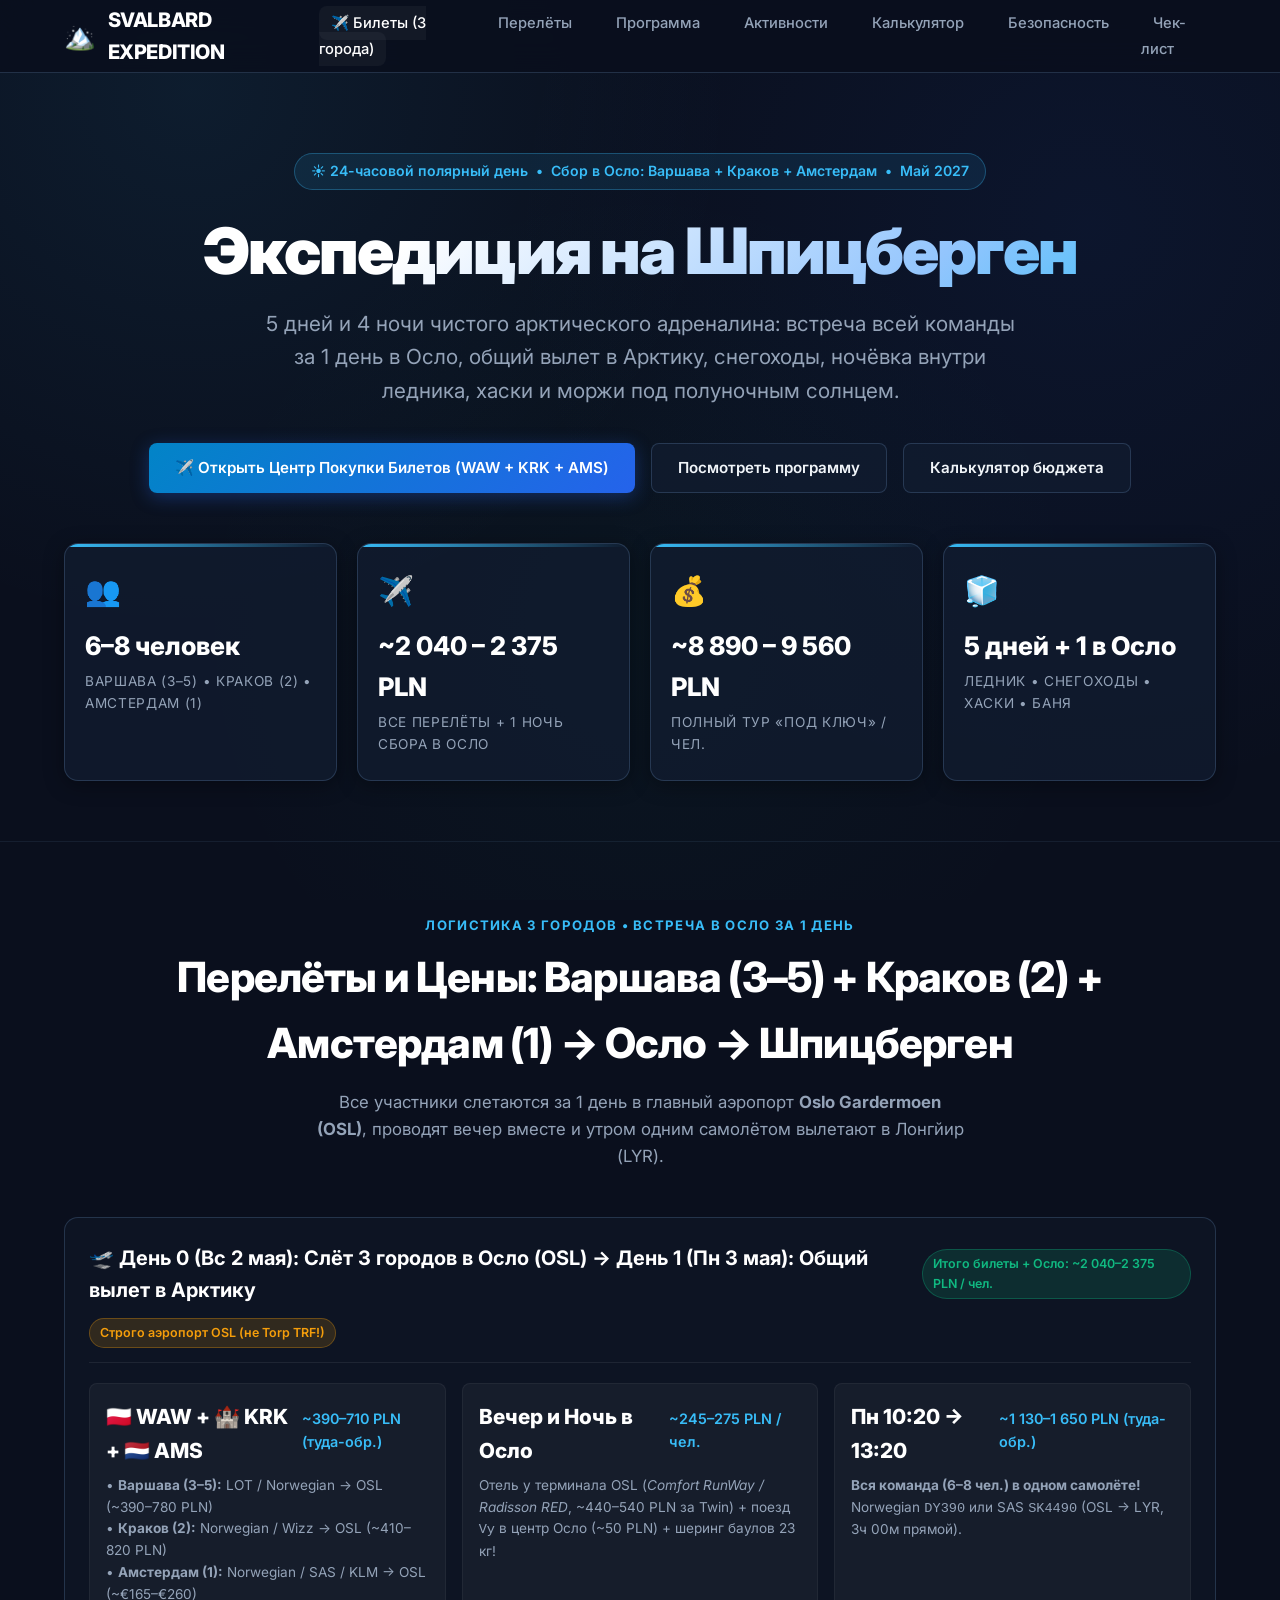
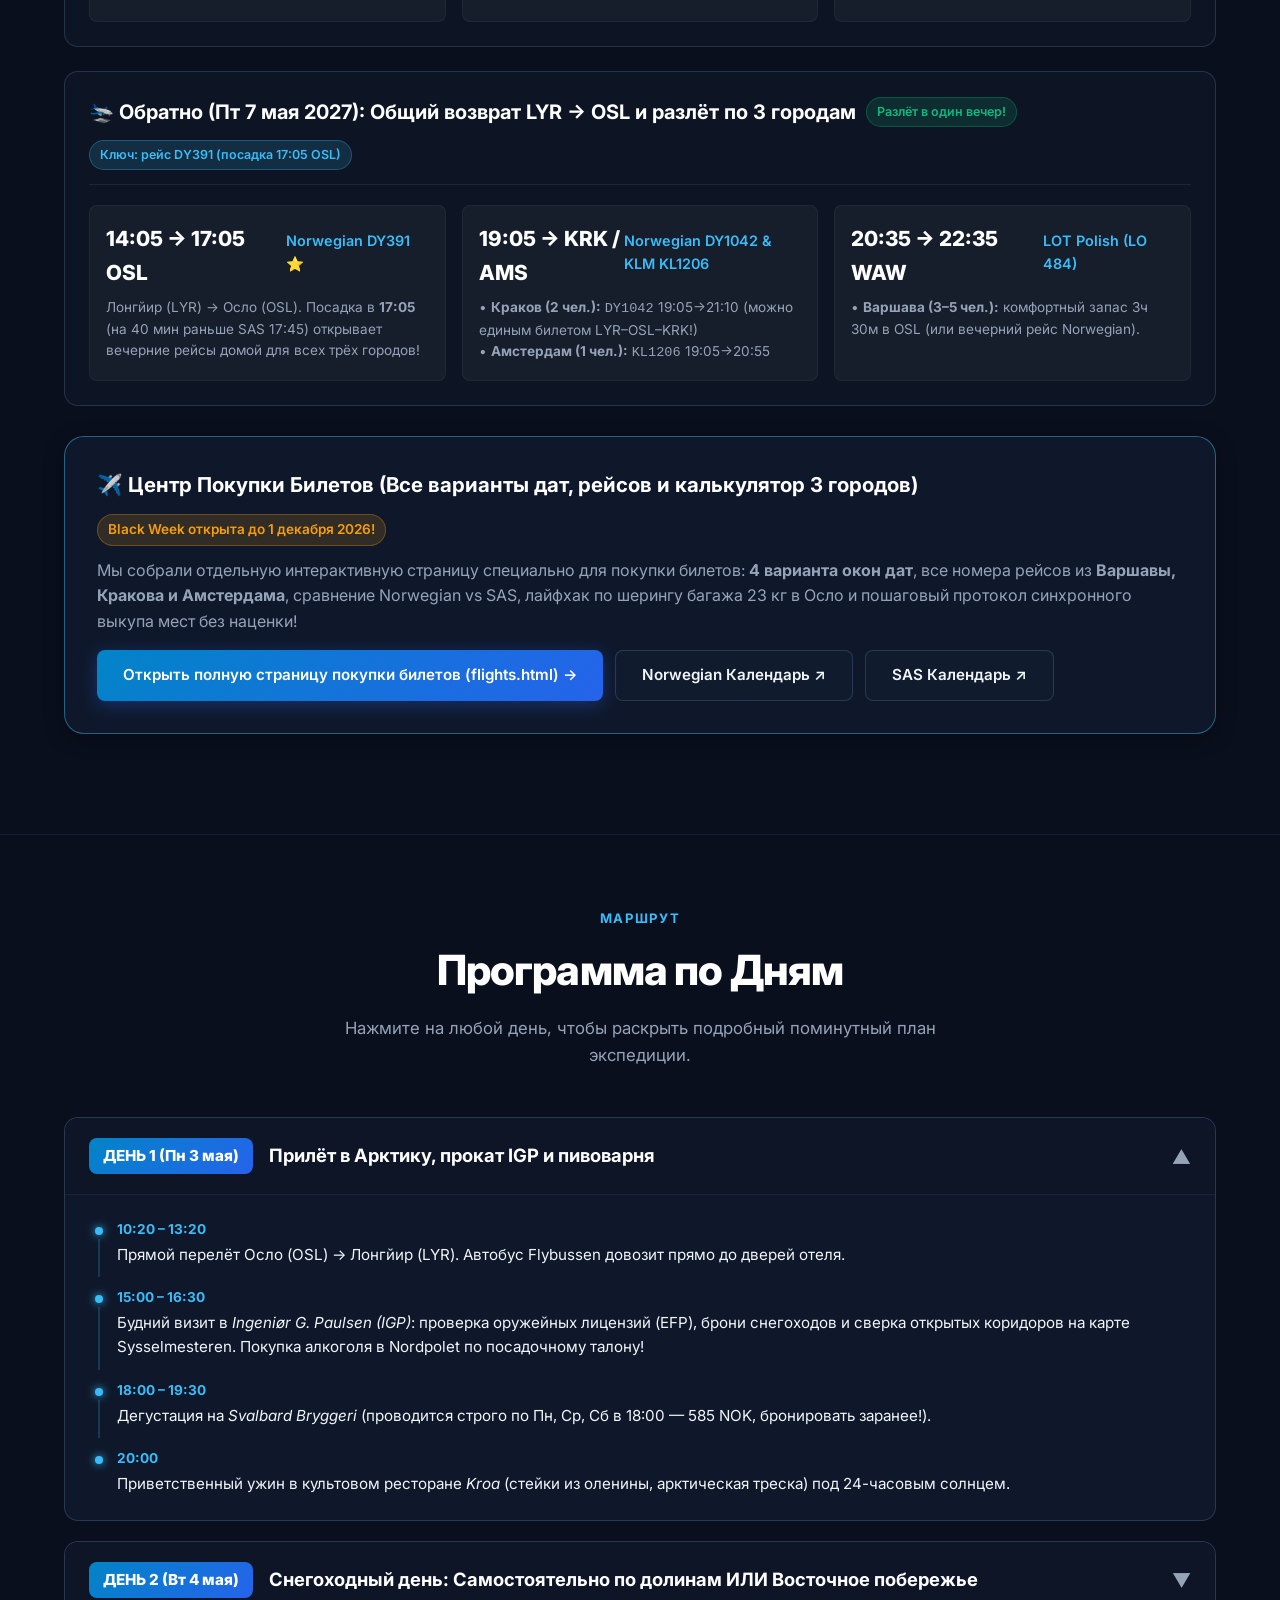
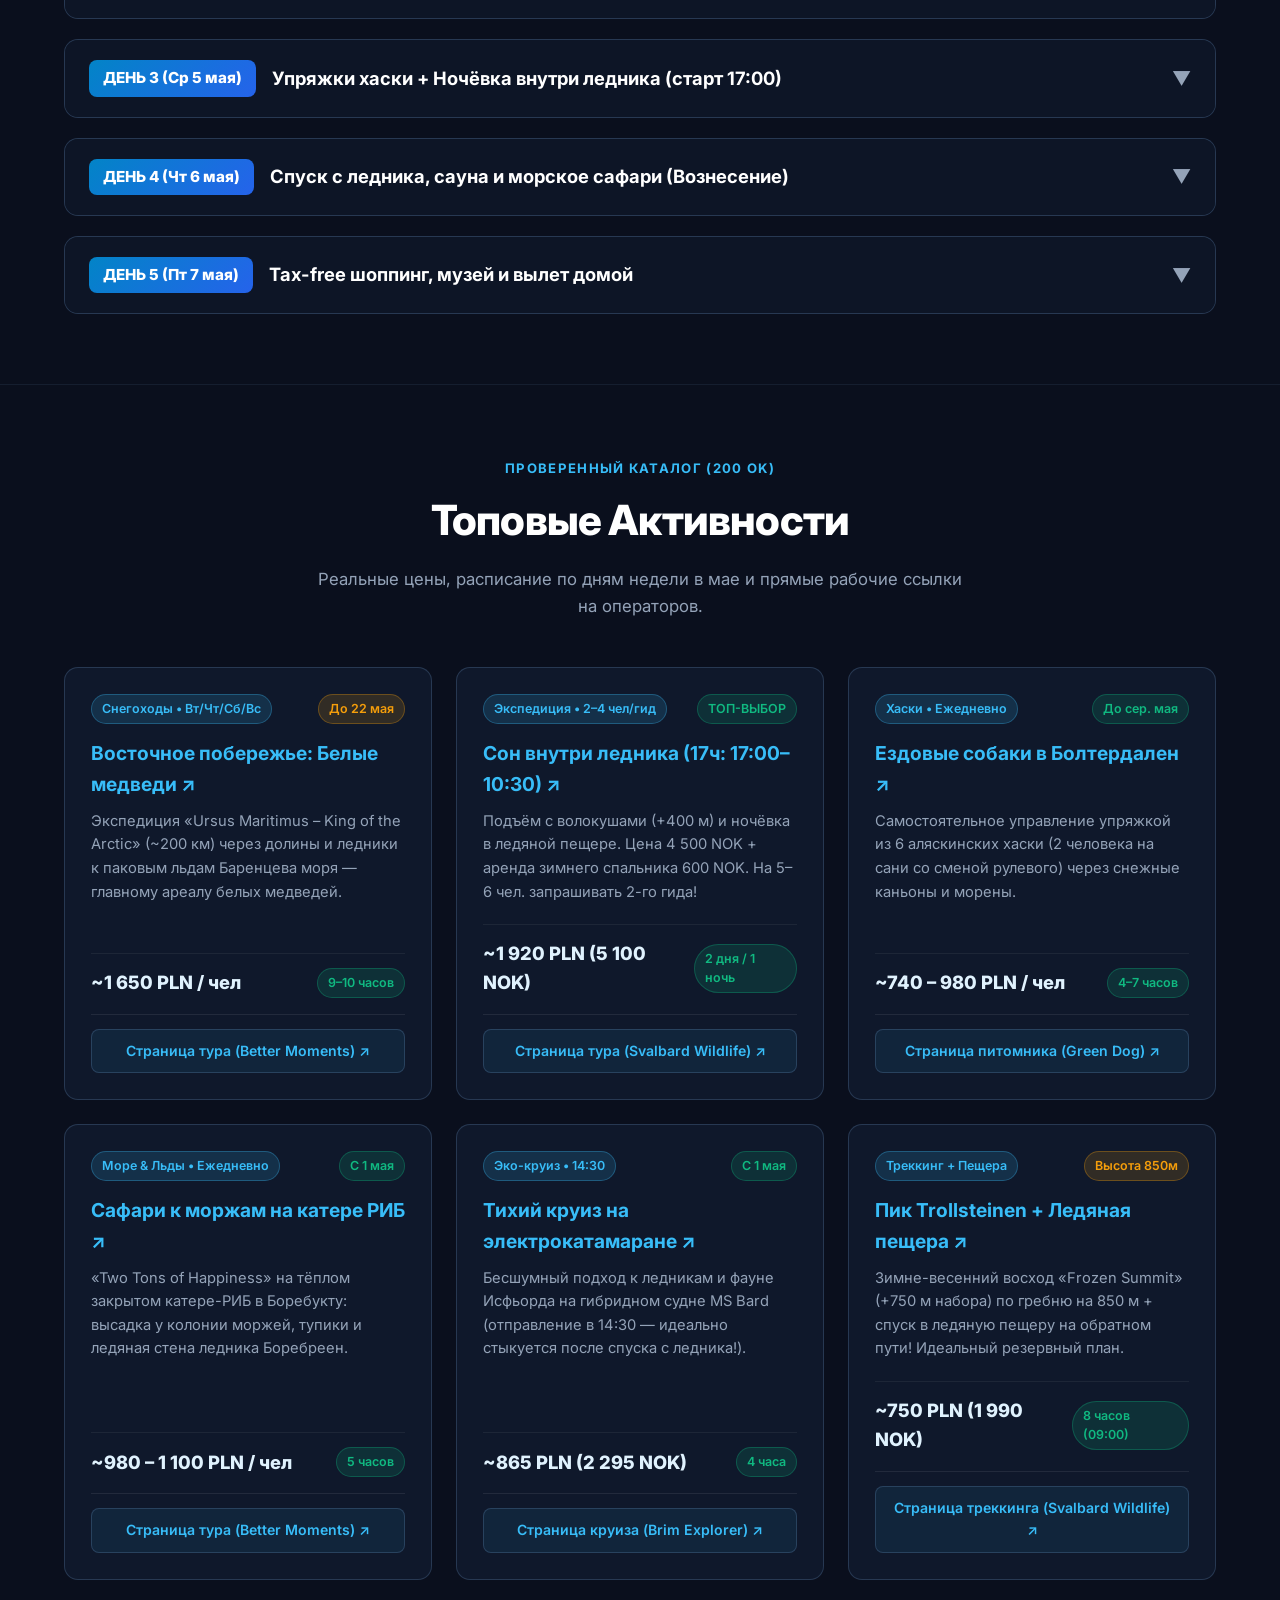
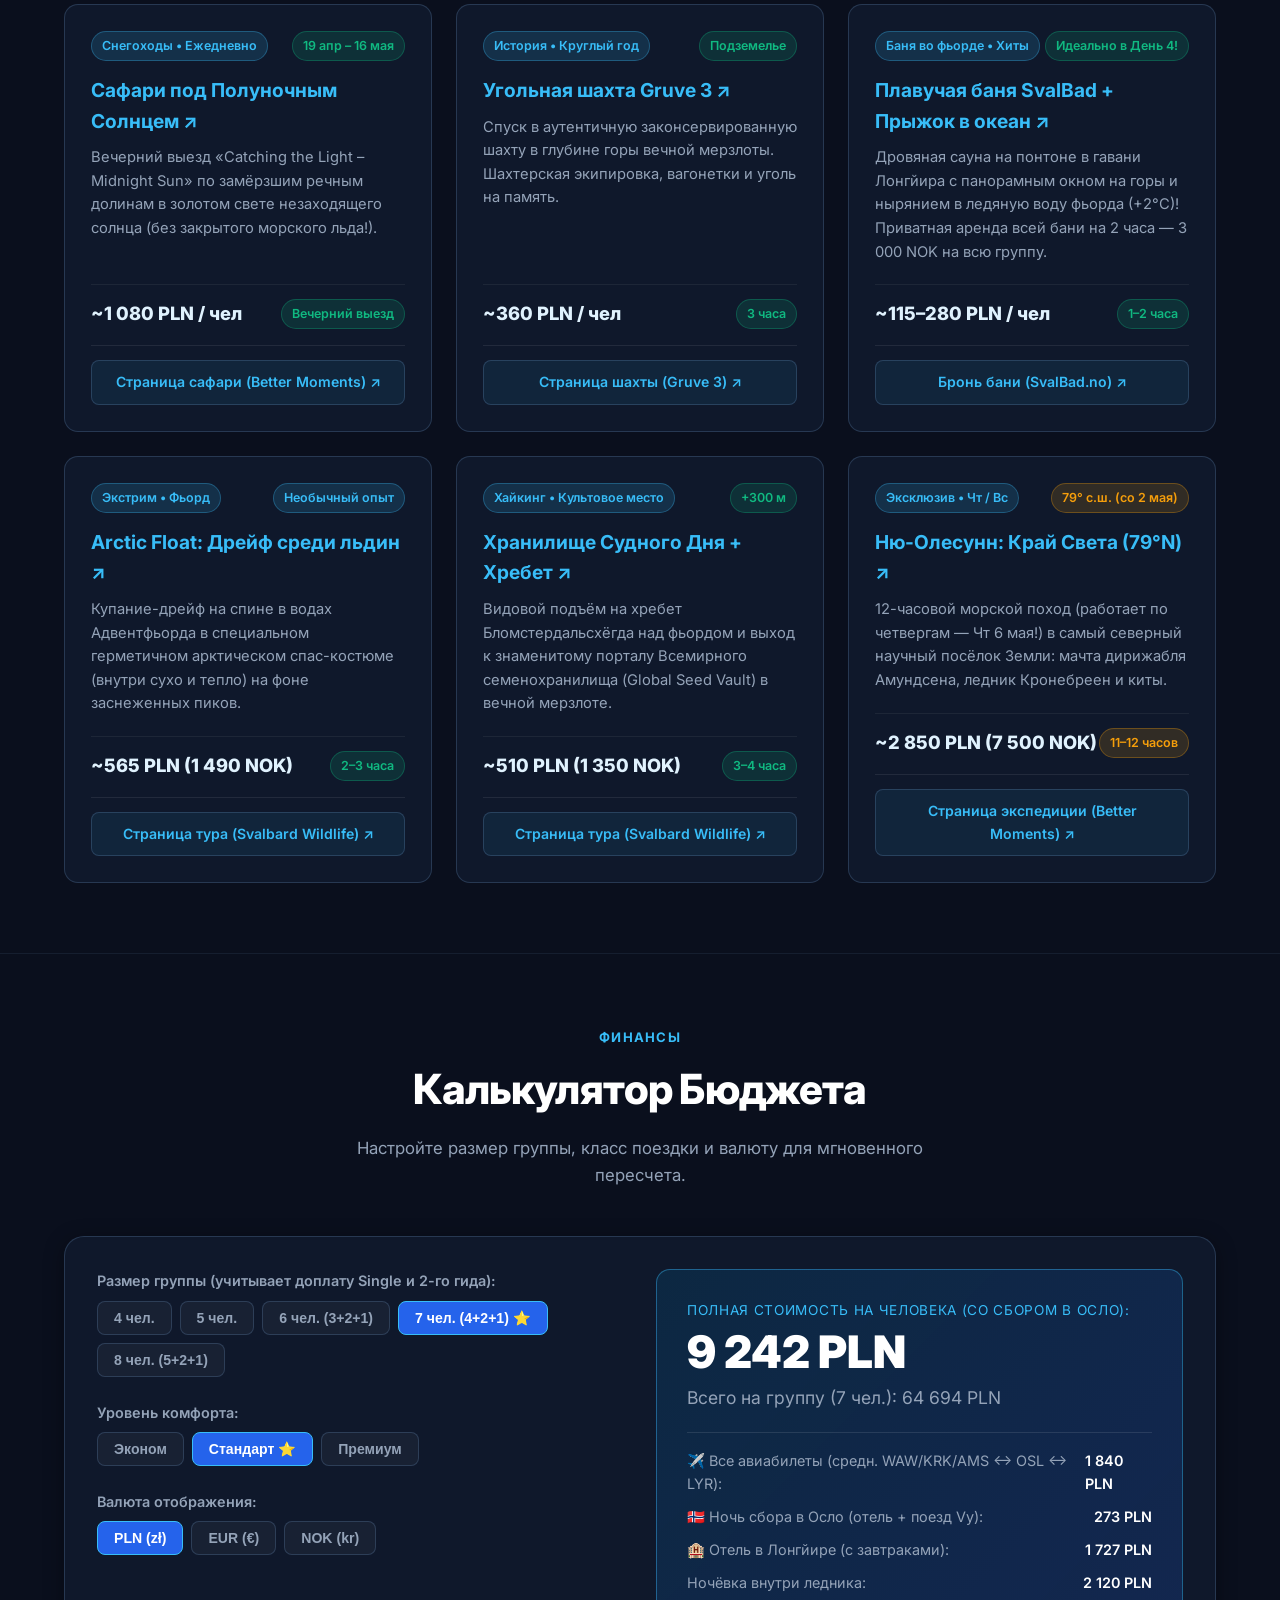
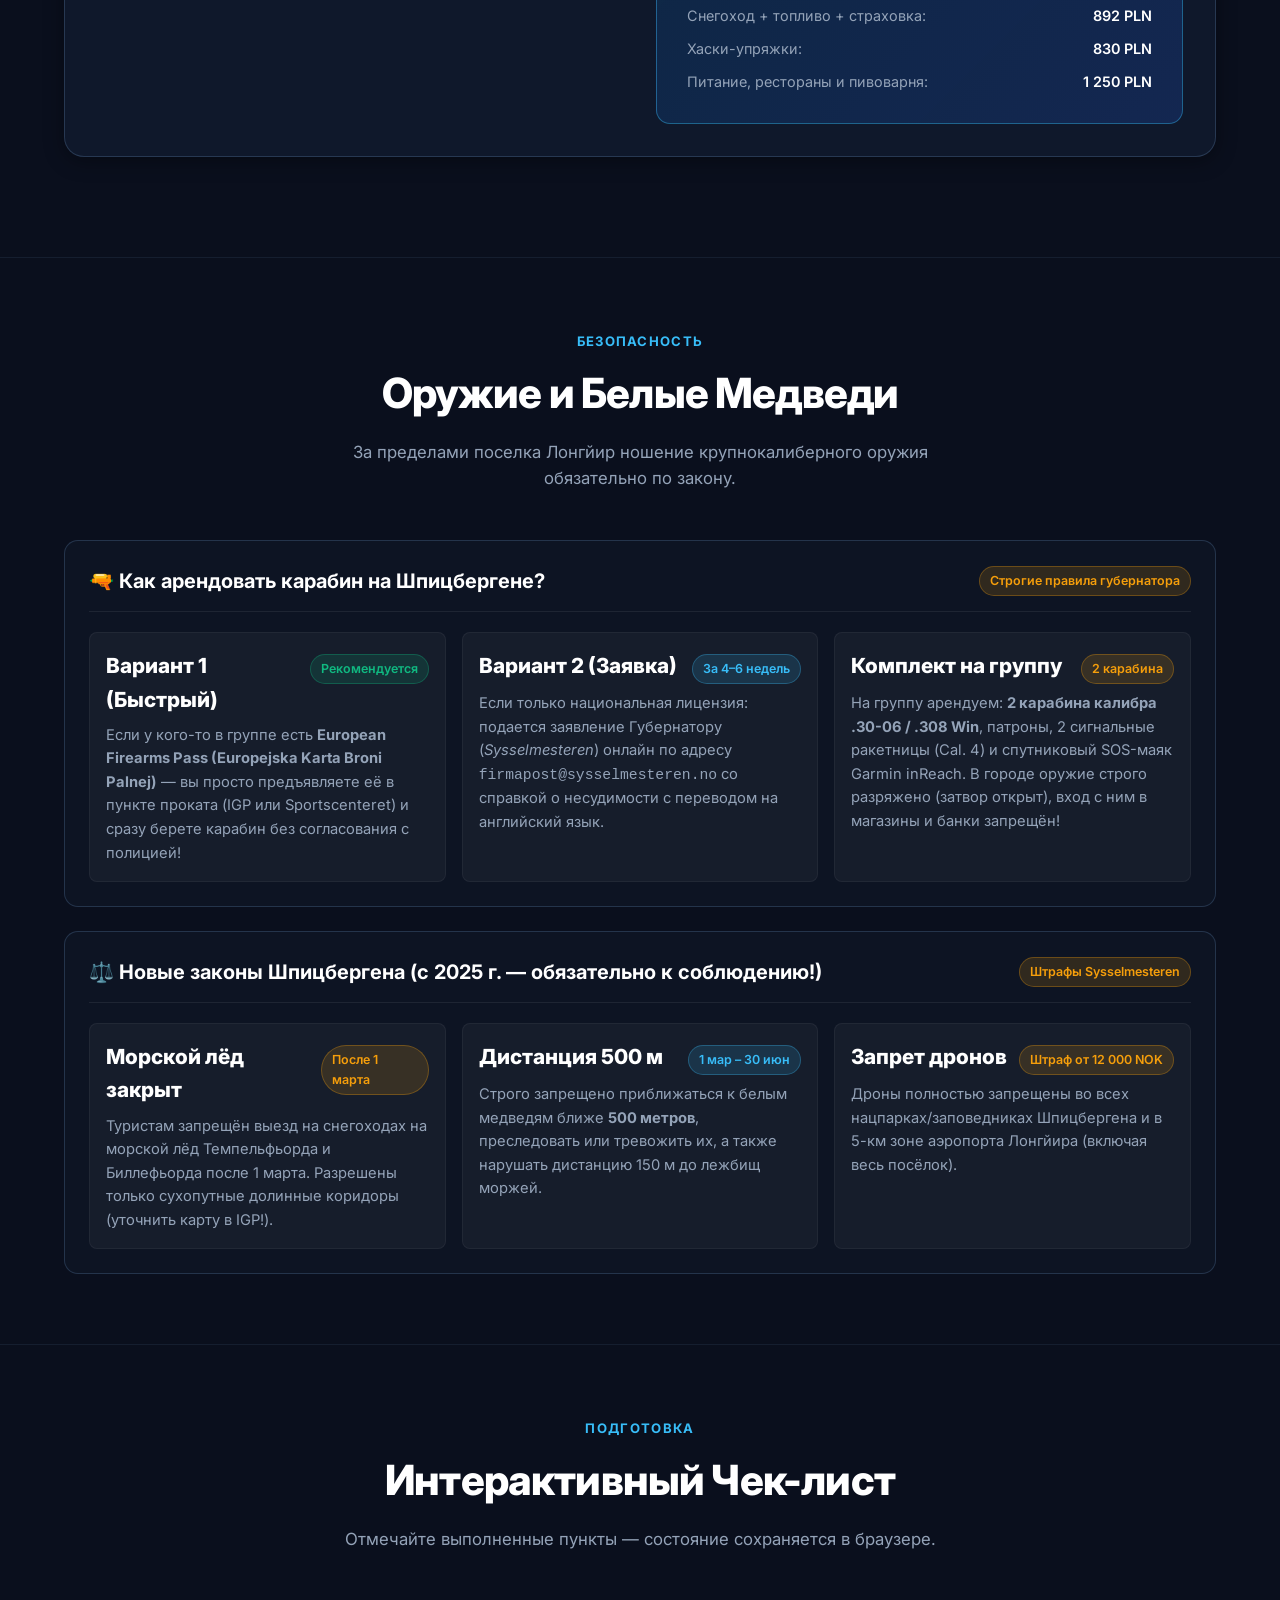
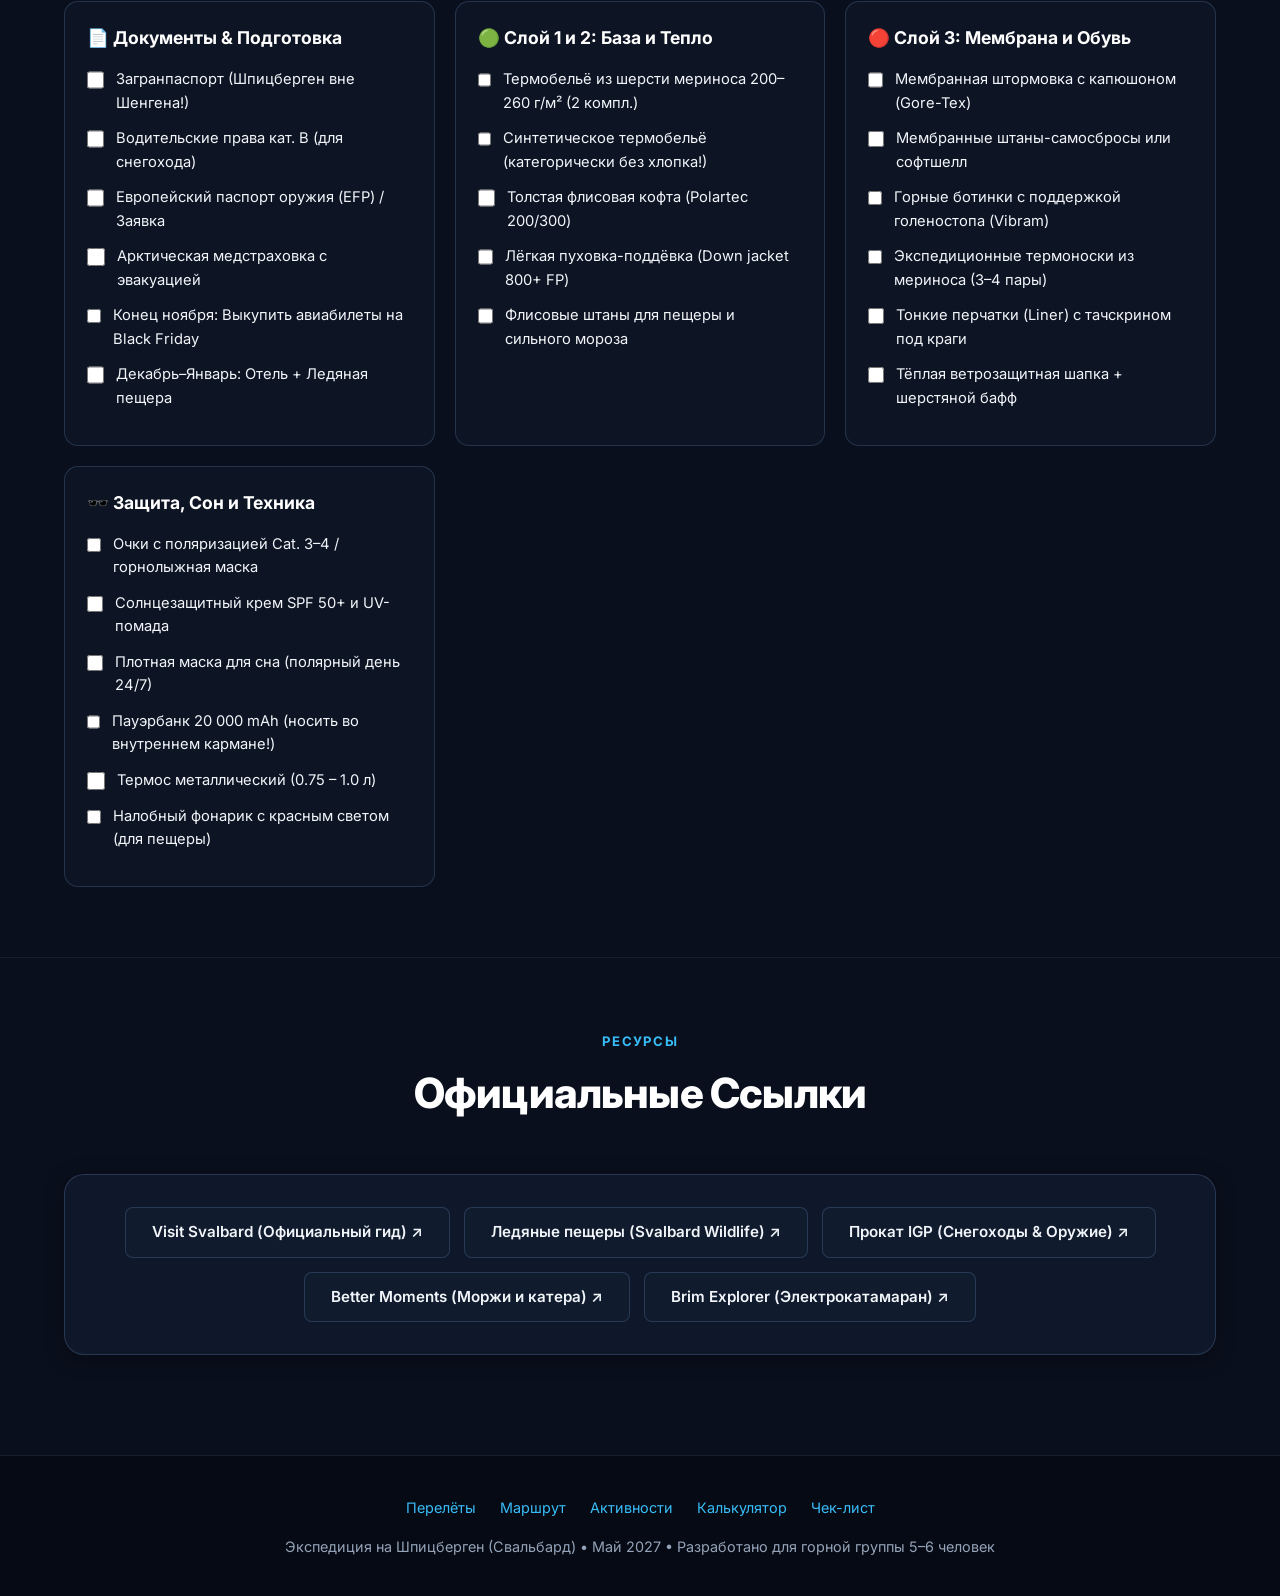
==== commit d53ab09e: "feat: add full multi-city flight, Oslo meetup, and 6-7-8 person total cost tables" ====
--- a/index.html
+++ b/index.html
@@ -57,24 +57,24 @@
       <!-- KPI Grid -->
       <div class="kpi-grid">
         <div class="kpi-card">
-          <div class="kpi-icon">⏱️</div>
-          <div class="kpi-value">5 дней / 4 ночи</div>
-          <div class="kpi-label">Оптимальный тайминг</div>
+          <div class="kpi-icon">👥</div>
+          <div class="kpi-value">6–8 человек</div>
+          <div class="kpi-label">Варшава (3–5) • Краков (2) • Амстердам (1)</div>
+        </div>
+        <div class="kpi-card">
+          <div class="kpi-icon">✈️</div>
+          <div class="kpi-value">~2 040 – 2 375 PLN</div>
+          <div class="kpi-label">Все перелёты + 1 ночь сбора в Осло</div>
         </div>
         <div class="kpi-card">
           <div class="kpi-icon">💰</div>
-          <div class="kpi-value">~7 700 – 8 900 PLN</div>
-          <div class="kpi-label">Бюджет под ключ / чел.</div>
+          <div class="kpi-value">~8 890 – 9 560 PLN</div>
+          <div class="kpi-label">Полный тур «под ключ» / чел.</div>
         </div>
         <div class="kpi-card">
           <div class="kpi-icon">🧊</div>
-          <div class="kpi-value">1 ночь в пещере</div>
-          <div class="kpi-label">Сон внутри ледника</div>
-        </div>
-        <div class="kpi-card">
-          <div class="kpi-icon">🏍️</div>
-          <div class="kpi-value">60–80+ км</div>
-          <div class="kpi-label">Снегоходное сафари</div>
+          <div class="kpi-value">5 дней + 1 в Осло</div>
+          <div class="kpi-label">Ледник • Снегоходы • Хаски • Баня</div>
         </div>
       </div>
     </div>
@@ -85,7 +85,7 @@
     <div class="container">
       <div class="section-header">
         <span class="section-tag">Логистика 3 городов • Встреча в Осло за 1 день</span>
-        <h2 class="section-title">Перелёты: Варшава (3–5) + Краков (2) + Амстердам (1) → Осло → Шпицберген</h2>
+        <h2 class="section-title">Перелёты и Цены: Варшава (3–5) + Краков (2) + Амстердам (1) → Осло → Шпицберген</h2>
         <p class="section-desc">Все участники слетаются за 1 день в главный аэропорт <strong>Oslo Gardermoen (OSL)</strong>, проводят вечер вместе и утром одним самолётом вылетают в Лонгйир (LYR).</p>
       </div>
 
@@ -95,7 +95,7 @@
           <div class="route-header">
             <div class="route-title">
               <span>🛫 День 0 (Вс 2 мая): Слёт 3 городов в Осло (OSL) → День 1 (Пн 3 мая): Общий вылет в Арктику</span>
-              <span class="badge badge-success">0% риска опоздать</span>
+              <span class="badge badge-success">Итого билеты + Осло: ~2 040–2 375 PLN / чел.</span>
             </div>
             <span class="badge badge-warning">Строго аэропорт OSL (не Torp TRF!)</span>
           </div>
@@ -103,23 +103,23 @@
             <div class="flight-leg">
               <div class="flight-time-row">
                 <span class="flight-time">🇵🇱 WAW + 🏰 KRK + 🇳🇱 AMS</span>
-                <span class="flight-carrier">Прилёт в День 0</span>
-              </div>
-              <div class="flight-airport">• <strong>Варшава (3–5 чел.):</strong> LOT / Norwegian → OSL<br>• <strong>Краков (2 чел.):</strong> Norwegian DY1041 / Wizz W6 2033 → OSL<br>• <strong>Амстердам (1 чел.):</strong> Norwegian / SAS / KLM → OSL</div>
+                <span class="flight-carrier">~390–710 PLN (туда-обр.)</span>
+              </div>
+              <div class="flight-airport">• <strong>Варшава (3–5):</strong> LOT / Norwegian → OSL (~390–780 PLN)<br>• <strong>Краков (2):</strong> Norwegian / Wizz → OSL (~410–820 PLN)<br>• <strong>Амстердам (1):</strong> Norwegian / SAS / KLM → OSL (~€165–€260)</div>
             </div>
             <div class="flight-leg">
               <div class="flight-time-row">
                 <span class="flight-time">Вечер и Ночь в Осло</span>
-                <span class="flight-carrier">Общий сбор (6–8 чел.)</span>
-              </div>
-              <div class="flight-airport">Общий ужин в Осло, перераспределение багажа (шеринг чемоданов 23 кг!) и ночёвка в отеле у терминала OSL или у вокзала Oslo S.</div>
+                <span class="flight-carrier">~245–275 PLN / чел.</span>
+              </div>
+              <div class="flight-airport">Отель у терминала OSL (<em>Comfort RunWay / Radisson RED</em>, ~440–540 PLN за Twin) + поезд <code>Vy</code> в центр Осло (~50 PLN) + шеринг баулов 23 кг!</div>
             </div>
             <div class="flight-leg">
               <div class="flight-time-row">
                 <span class="flight-time">Пн 10:20 → 13:20</span>
-                <span class="flight-carrier">Norwegian DY390 / SAS 11:15</span>
-              </div>
-              <div class="flight-airport"><strong>Вся команда в одном самолёте!</strong> Осло (OSL, паспортный контроль Gate F) → Лонгйир (LYR) • 3ч 00м прямой.</div>
+                <span class="flight-carrier">~1 130–1 650 PLN (туда-обр.)</span>
+              </div>
+              <div class="flight-airport"><strong>Вся команда (6–8 чел.) в одном самолёте!</strong> Norwegian <code>DY390</code> или SAS <code>SK4490</code> (OSL → LYR, 3ч 00м прямой).</div>
             </div>
           </div>
         </div>
@@ -684,11 +684,11 @@
             <div class="control-group">
               <label class="control-label">Размер группы (учитывает доплату Single и 2-го гида):</label>
               <div class="btn-group">
-                <button class="btn-toggle active" data-group="4">4 чел. ⭐</button>
+                <button class="btn-toggle" data-group="4">4 чел.</button>
                 <button class="btn-toggle" data-group="5">5 чел.</button>
-                <button class="btn-toggle" data-group="6">6 чел.</button>
-                <button class="btn-toggle" data-group="7">7 чел.</button>
-                <button class="btn-toggle" data-group="8">8 чел.</button>
+                <button class="btn-toggle" data-group="6">6 чел. (3+2+1)</button>
+                <button class="btn-toggle active" data-group="7">7 чел. (4+2+1) ⭐</button>
+                <button class="btn-toggle" data-group="8">8 чел. (5+2+1)</button>
               </div>
             </div>
 
@@ -715,19 +715,23 @@
 
           <div class="calc-result-box">
             <div>
-              <div class="calc-total-label">Стоимость на человека:</div>
-              <div class="calc-total-value" id="calcTotalValue">8 450 PLN</div>
-              <div class="calc-subtotal-value" id="calcSubtotalValue">Всего на группу (6 чел.): 50 700 PLN</div>
+              <div class="calc-total-label">Полная стоимость на человека (со сбором в Осло):</div>
+              <div class="calc-total-value" id="calcTotalValue">9 300 PLN</div>
+              <div class="calc-subtotal-value" id="calcSubtotalValue">Всего на группу (7 чел.): 65 100 PLN</div>
             </div>
 
             <ul class="calc-breakdown-list">
               <li class="calc-breakdown-item">
-                <span>Авиабилеты с багажом:</span>
-                <span id="bFlights">2 150 PLN</span>
+                <span>✈️ Все авиабилеты (средн. WAW/KRK/AMS ↔ OSL ↔ LYR):</span>
+                <span id="bFlights">1 850 PLN</span>
               </li>
               <li class="calc-breakdown-item">
-                <span>Отель (3 ночи + завтраки):</span>
-                <span id="bHotel">1 400 PLN</span>
+                <span>🇳🇴 Ночь сбора в Осло (отель + поезд Vy):</span>
+                <span id="bOslo">270 PLN</span>
+              </li>
+              <li class="calc-breakdown-item">
+                <span>🏨 Отель в Лонгйире (с завтраками):</span>
+                <span id="bHotel">1 727 PLN</span>
               </li>
               <li class="calc-breakdown-item">
                 <span>Ночёвка внутри ледника:</span>
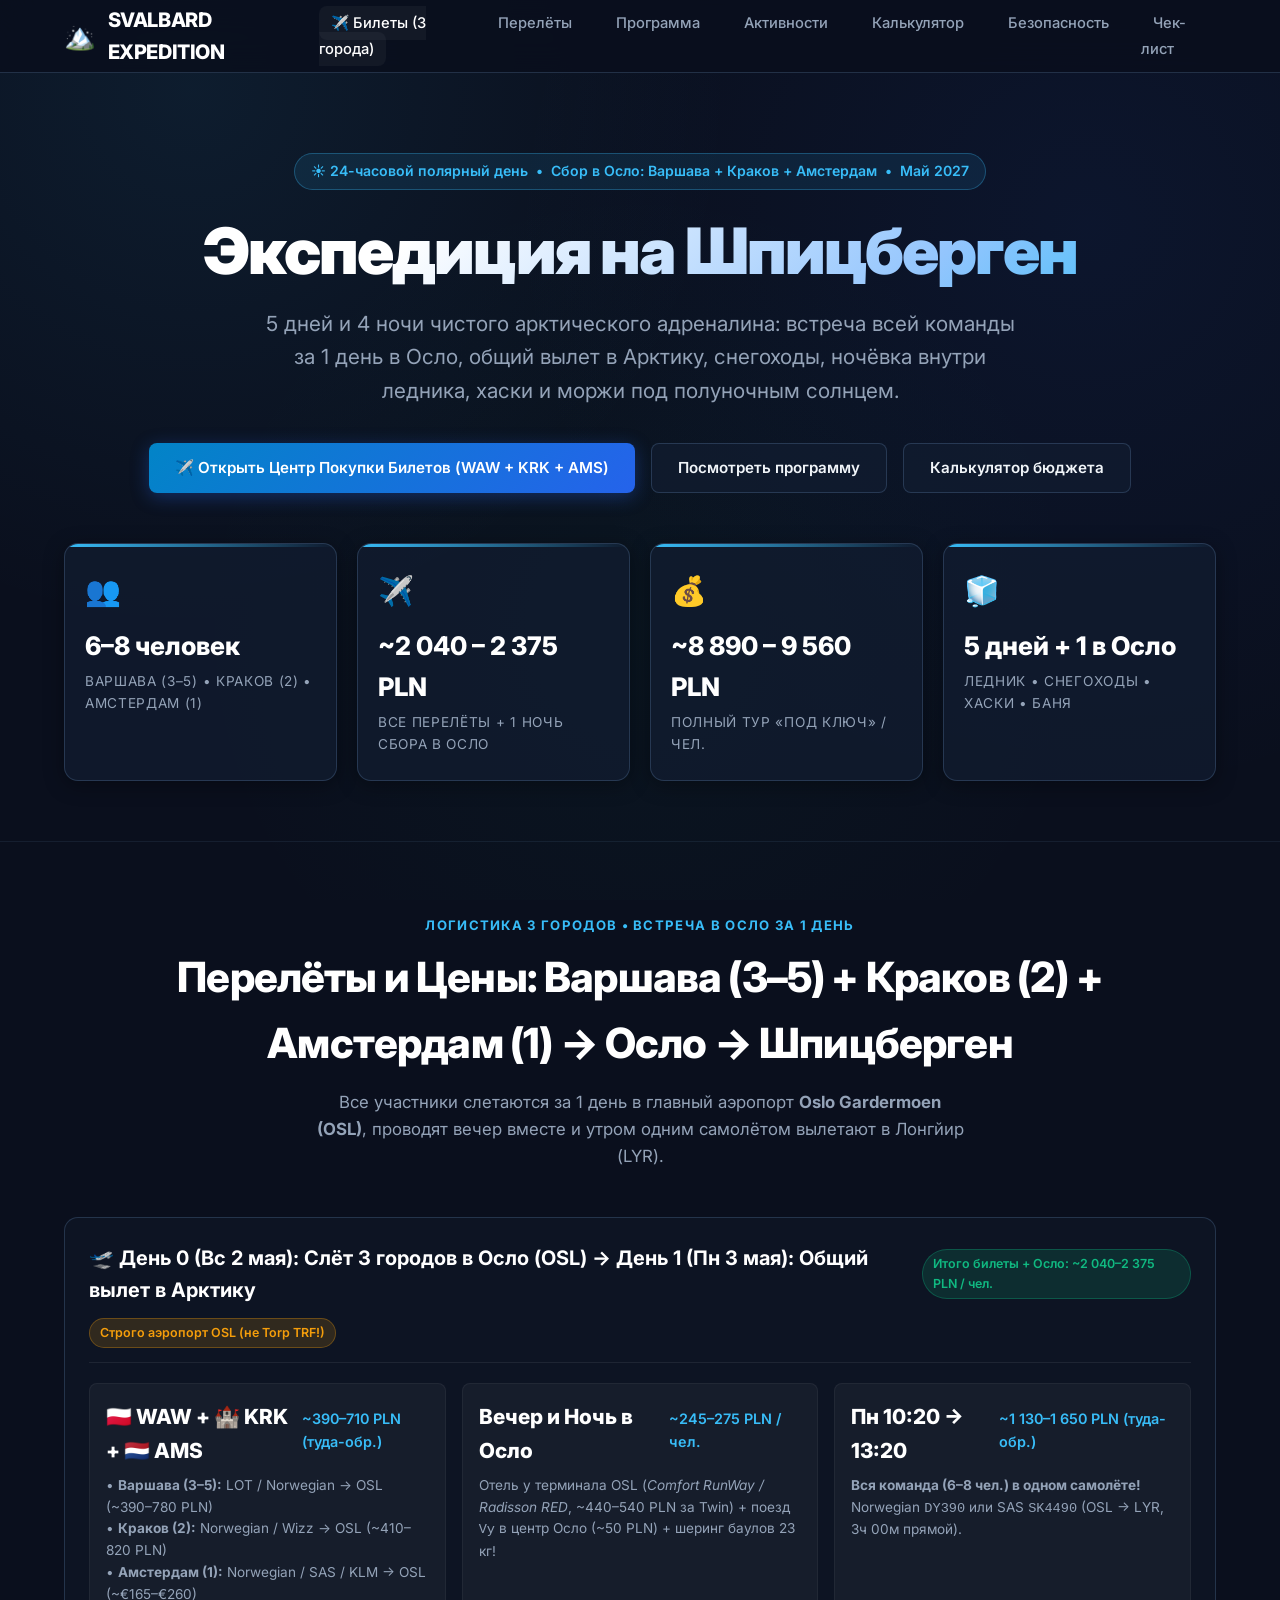
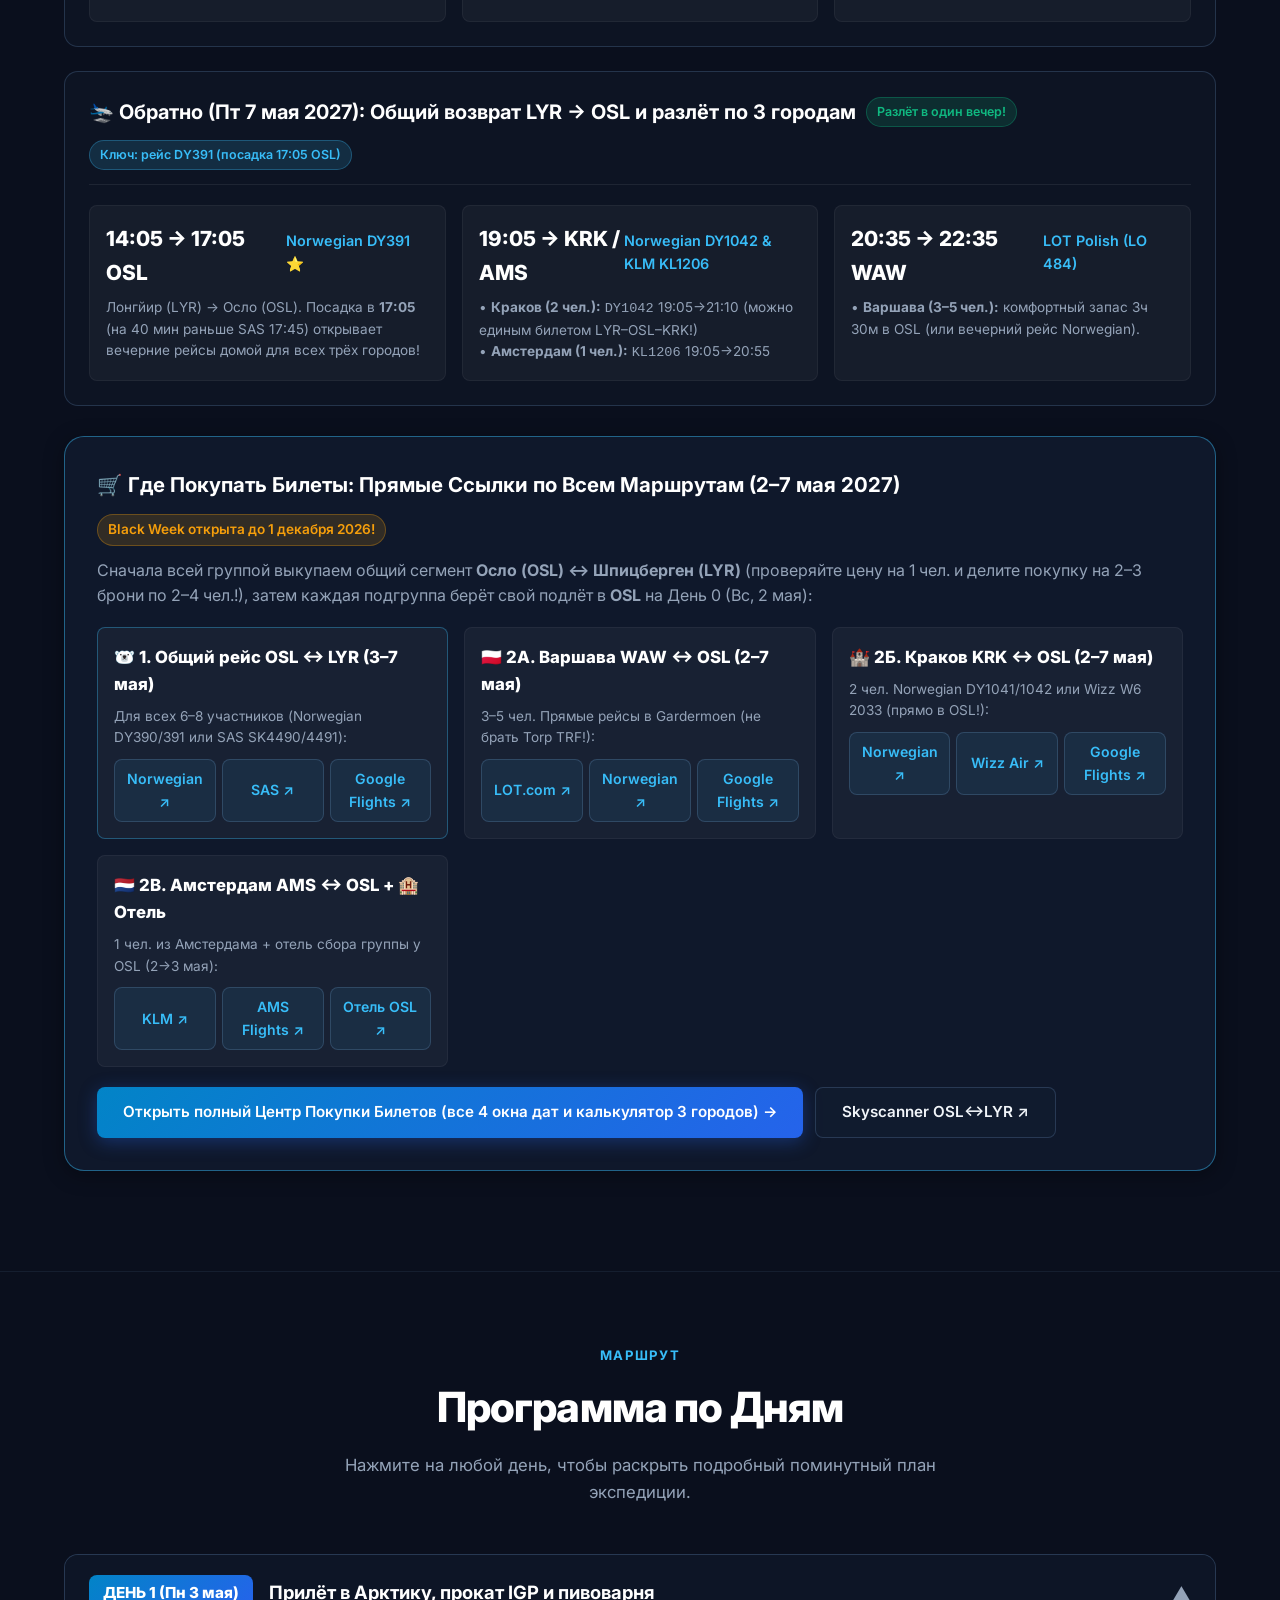
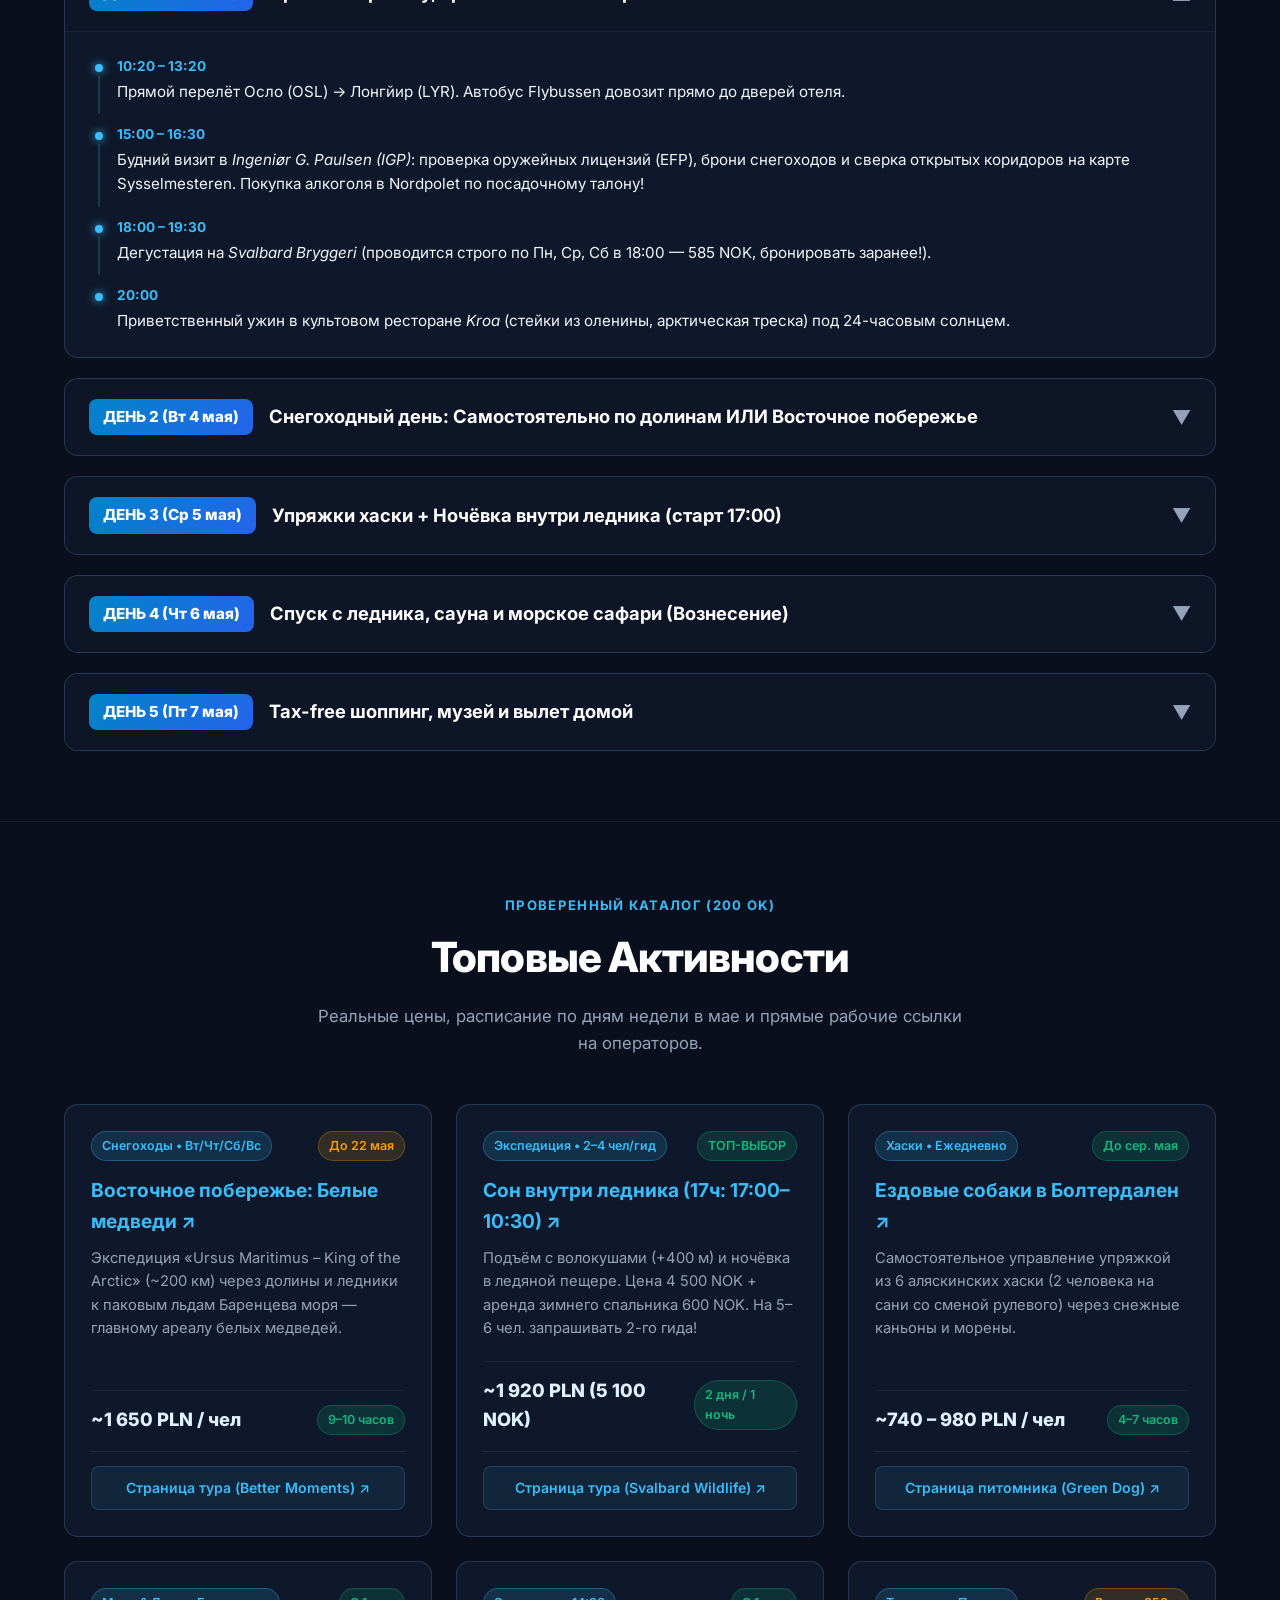
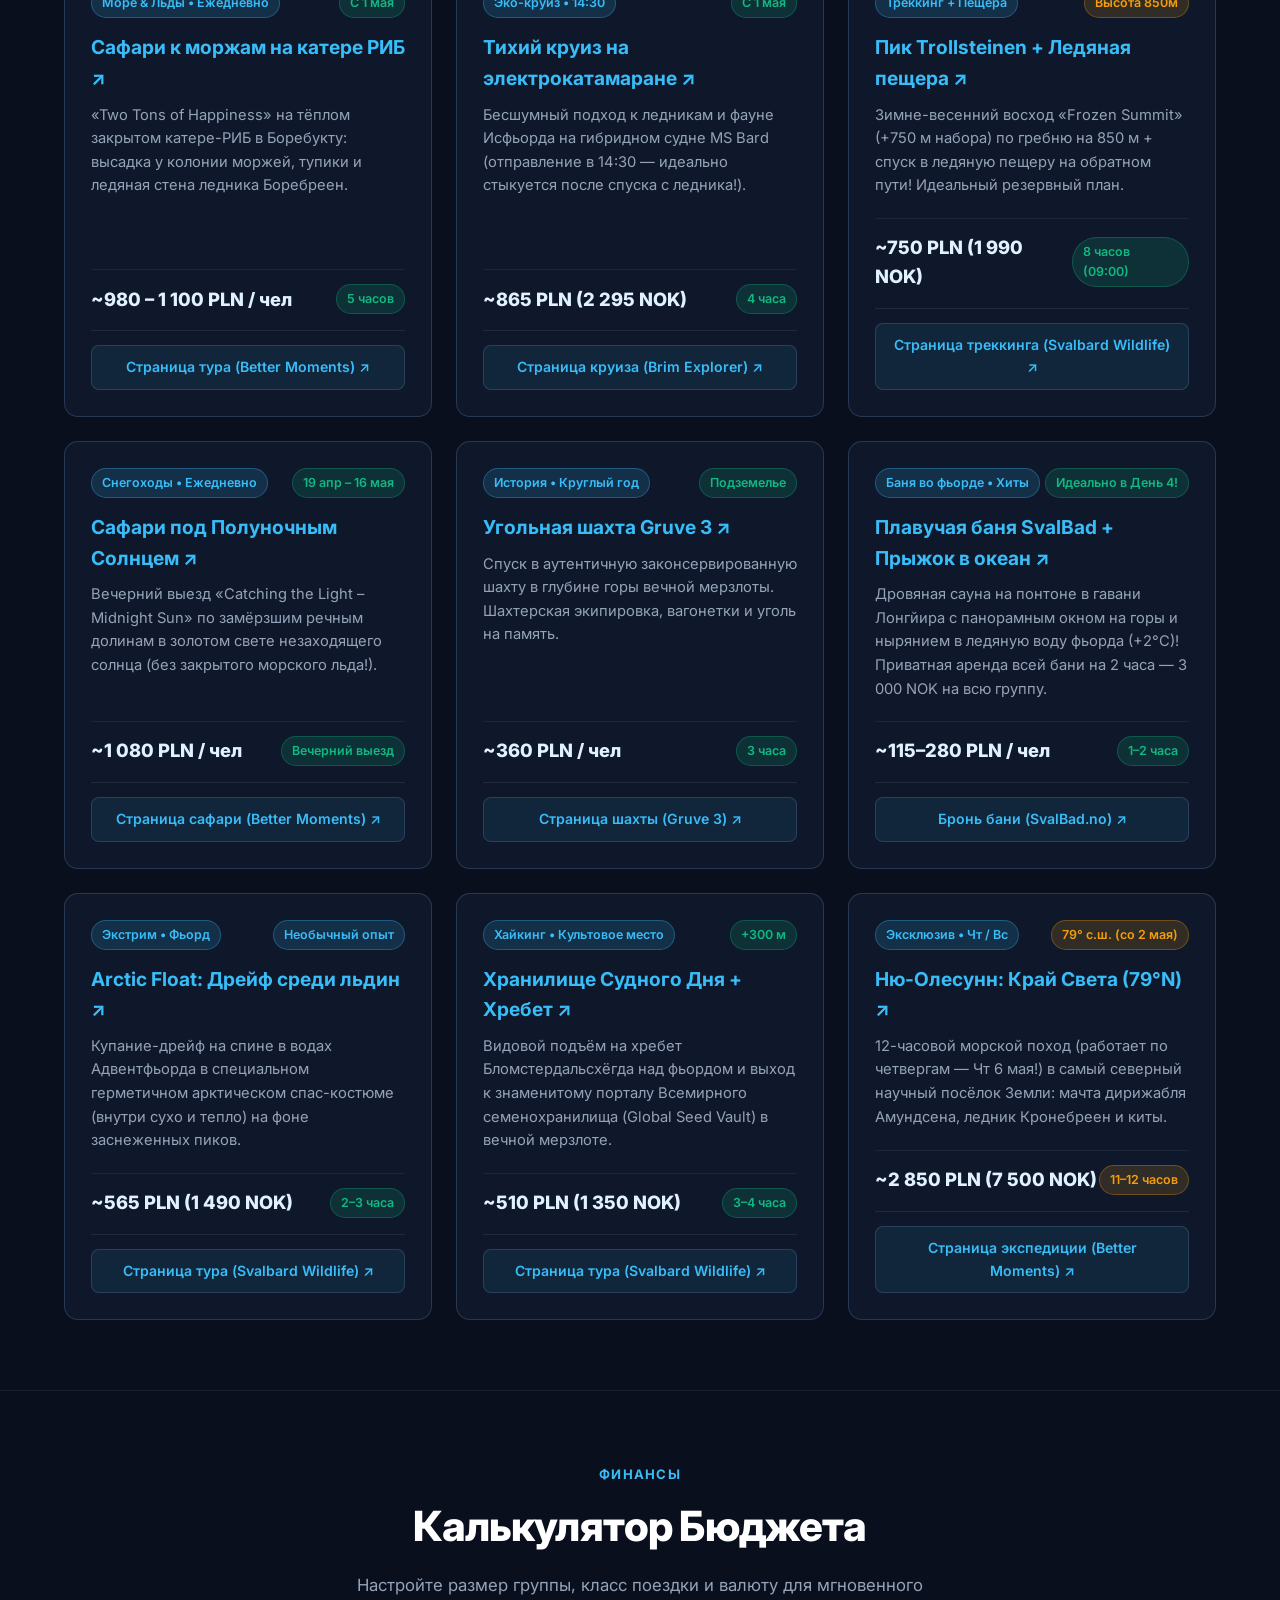
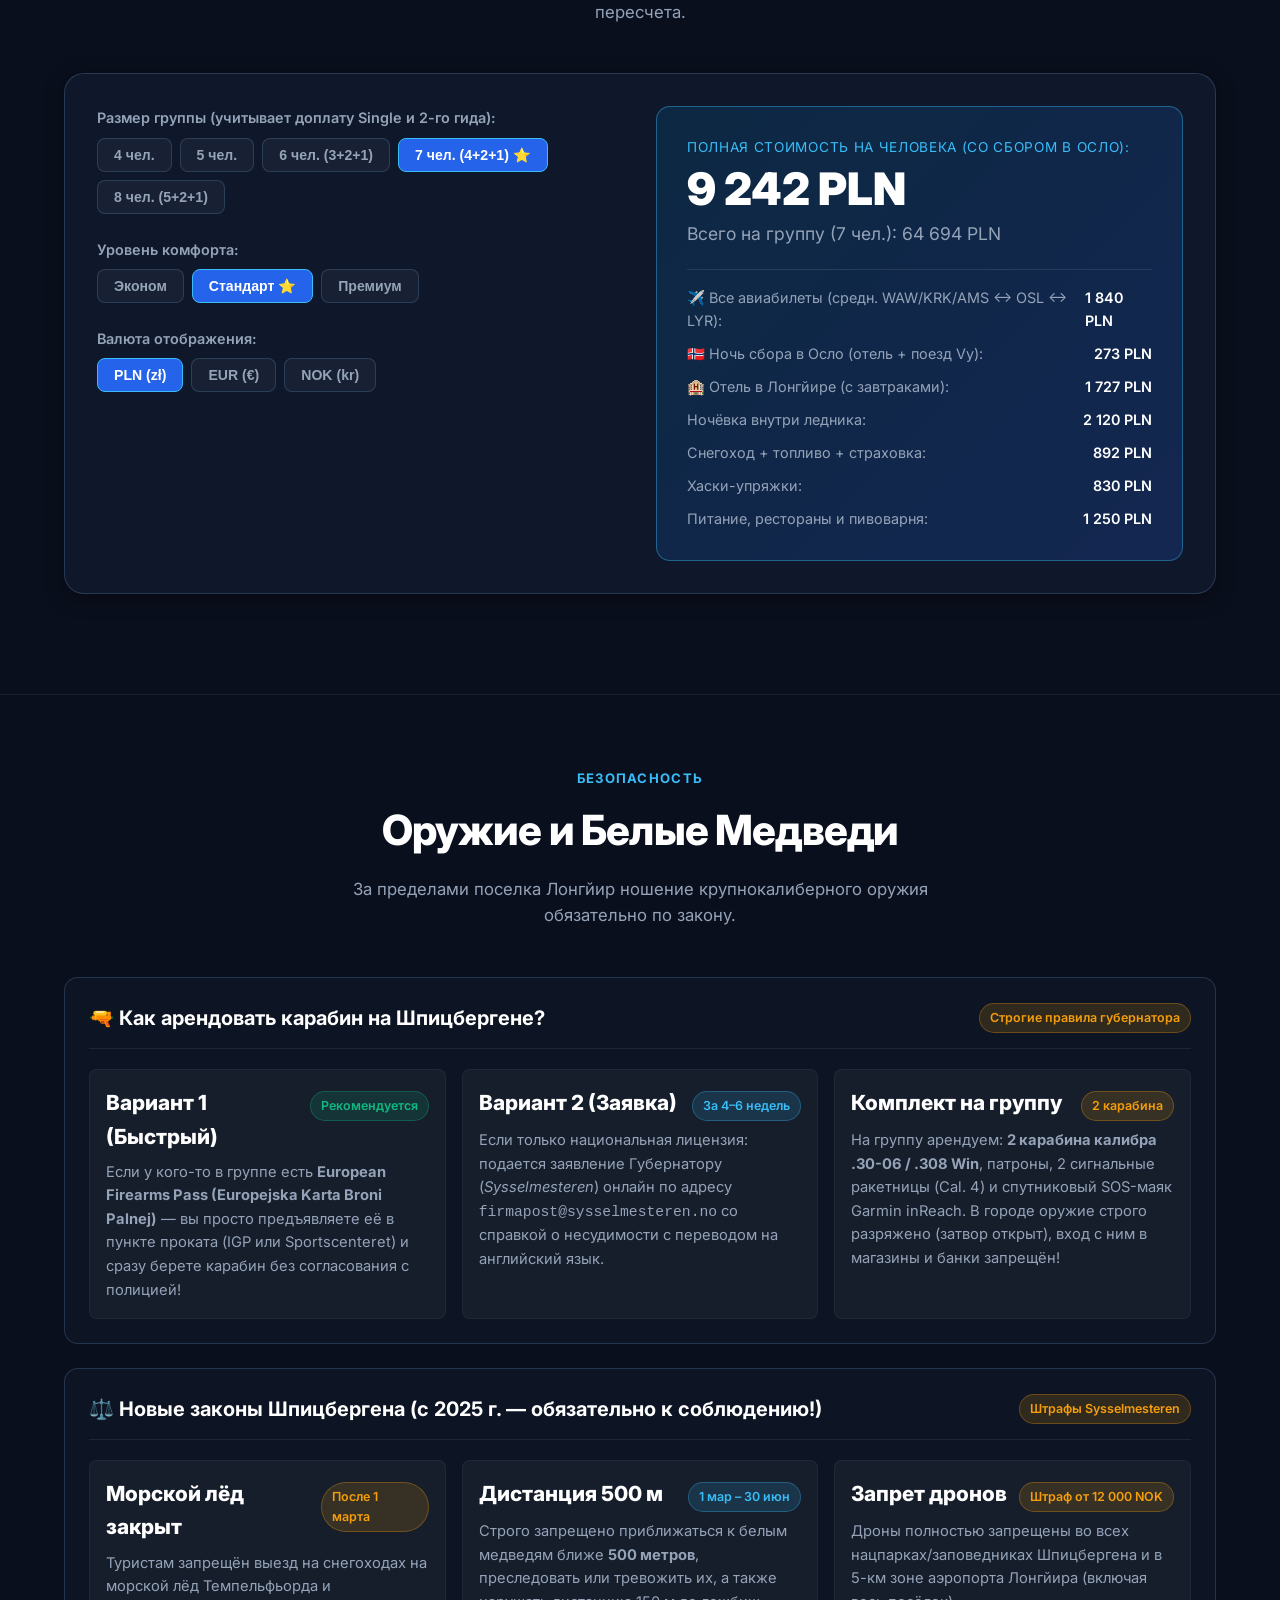
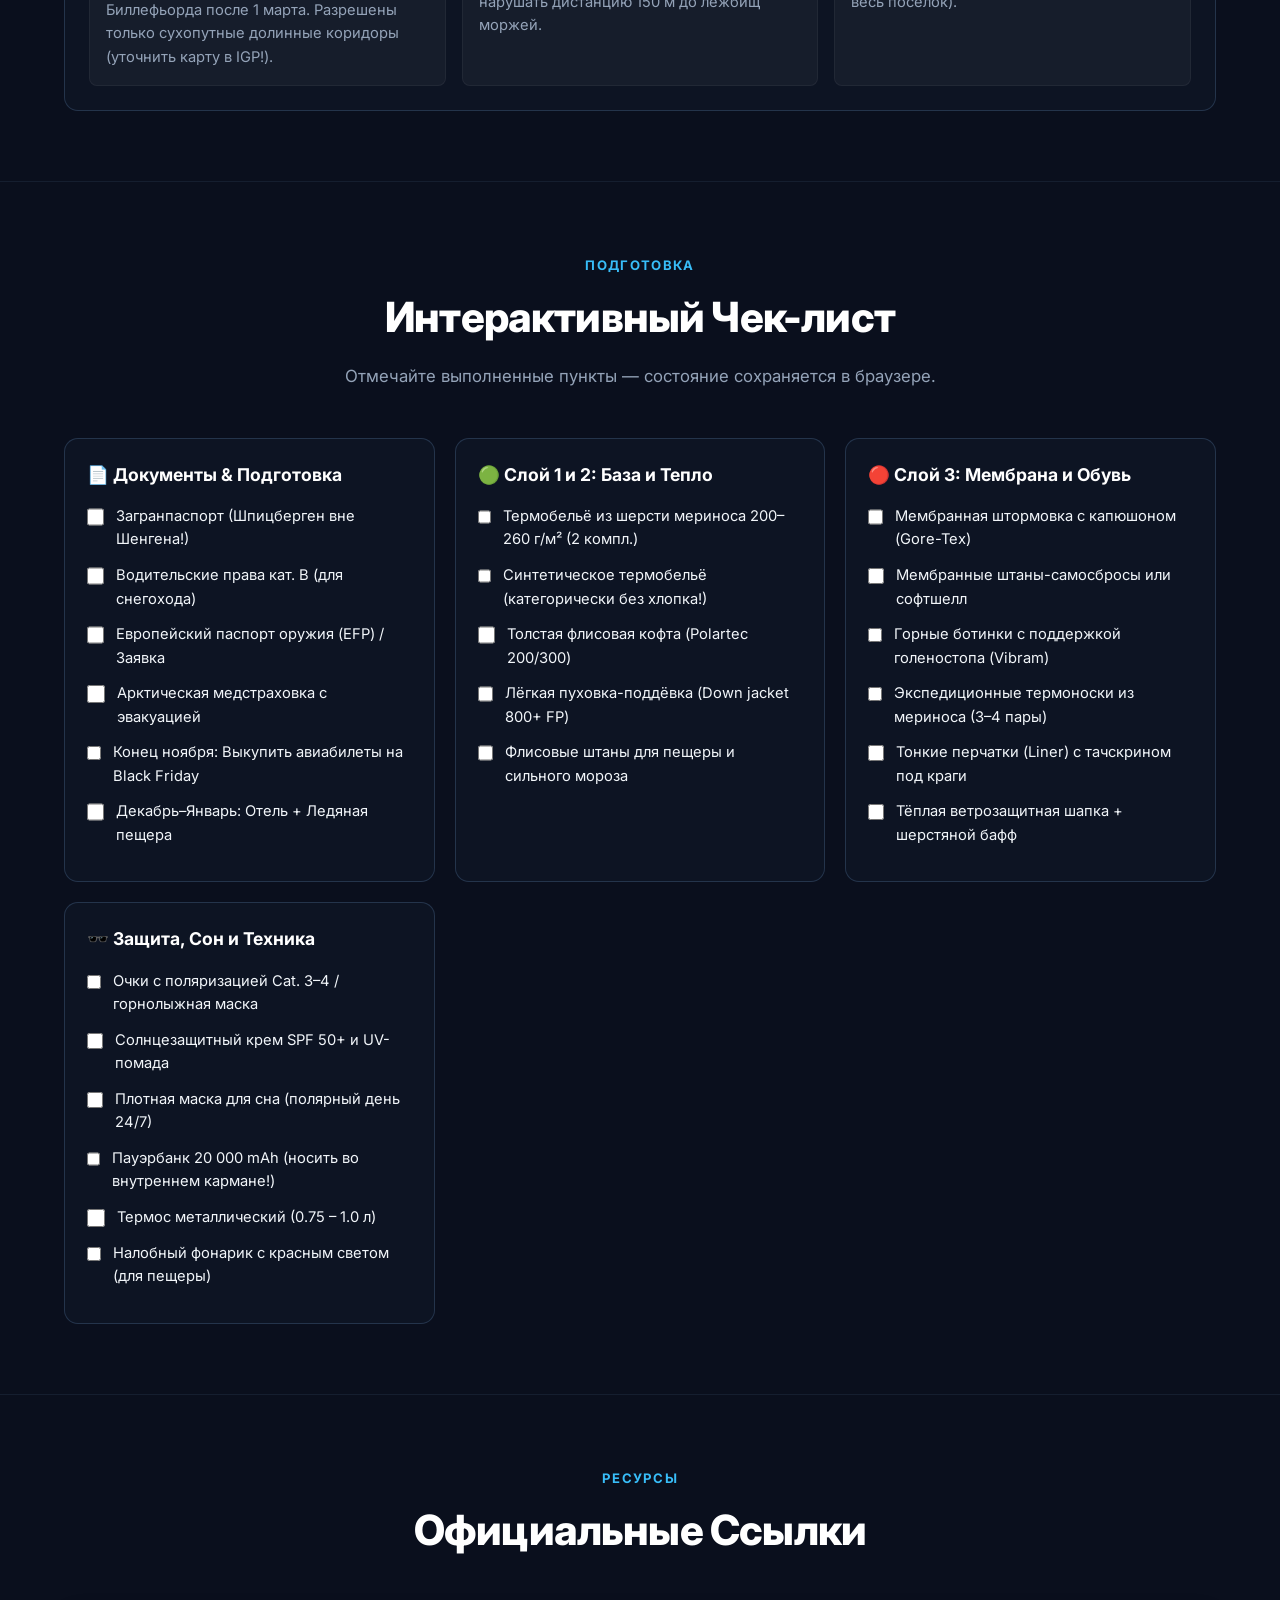
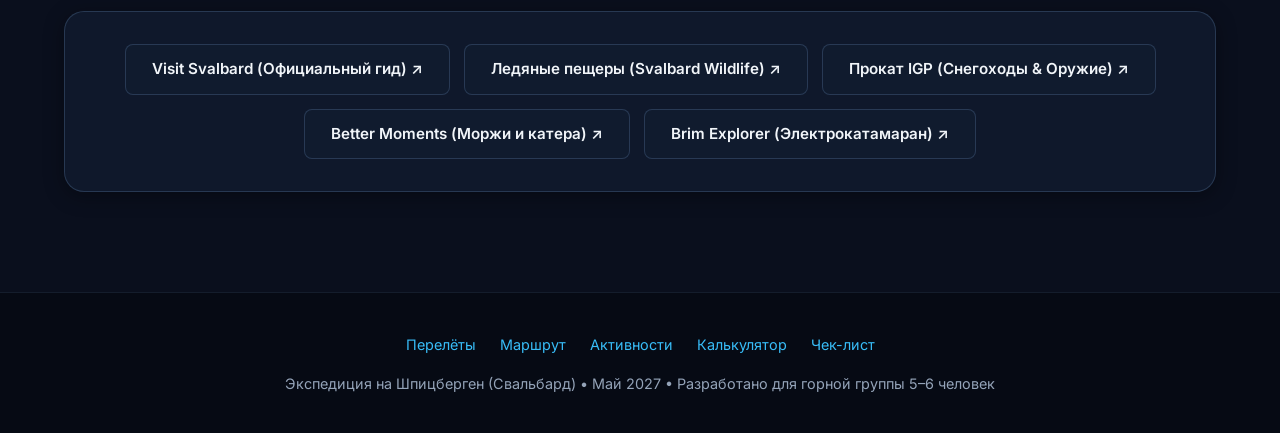
==== commit 6ffe3368: "feat: add meal/Nordpolet guide to summary.md and direct route ticket-buying links to HTML" ====
--- a/index.html
+++ b/index.html
@@ -159,19 +159,73 @@
         </div>
       </div>
 
-      <!-- Flight Booking Hub CTA Card -->
+      <!-- Flight Booking Hub CTA + Direct Buy Links Card -->
       <div class="glass-panel" style="margin-top: 30px; border-color: rgba(56, 189, 248, 0.45);">
         <div style="display: flex; align-items: center; justify-content: space-between; flex-wrap: wrap; gap: 12px; margin-bottom: 12px;">
-          <h3 style="font-size: 1.28rem; color: #fff;">✈️ Центр Покупки Билетов (Все варианты дат, рейсов и калькулятор 3 городов)</h3>
+          <h3 style="font-size: 1.28rem; color: #fff;">🛒 Где Покупать Билеты: Прямые Ссылки по Всем Маршрутам (2–7 мая 2027)</h3>
           <span class="badge badge-warning" style="font-size: 0.85rem;">Black Week открыта до 1 декабря 2026!</span>
         </div>
-        <p style="color: var(--text-muted); margin-bottom: 16px;">
-          Мы собрали отдельную интерактивную страницу специально для покупки билетов: <strong>4 варианта окон дат</strong>, все номера рейсов из <strong>Варшавы, Кракова и Амстердама</strong>, сравнение Norwegian vs SAS, лайфхак по шерингу багажа 23 кг в Осло и пошаговый протокол синхронного выкупа мест без наценки!
+        <p style="color: var(--text-muted); margin-bottom: 18px;">
+          Сначала всей группой выкупаем общий сегмент <strong>Осло (OSL) ↔ Шпицберген (LYR)</strong> (проверяйте цену на 1 чел. и делите покупку на 2–3 брони по 2–4 чел.!), затем каждая подгруппа берёт свой подлёт в <strong>OSL</strong> на День 0 (Вс, 2 мая):
         </p>
+
+        <div class="flight-legs" style="margin-bottom: 20px;">
+          <!-- OSL - LYR Buy Box -->
+          <div class="flight-leg" style="border-color: rgba(56, 189, 248, 0.35);">
+            <div class="flight-time-row">
+              <span class="flight-time" style="font-size: 1.05rem;">🐻‍❄️ 1. Общий рейс OSL ↔ LYR (3–7 мая)</span>
+            </div>
+            <div class="flight-airport" style="margin-bottom: 10px;">Для всех 6–8 участников (Norwegian DY390/391 или SAS SK4490/4491):</div>
+            <div style="display: flex; gap: 6px; flex-wrap: wrap;">
+              <a href="https://www.norwegian.com/en/low-fare-calendar/?D_City=OSL&A_City=LYR&TripType=2&D_Month=202705&R_Month=202705&CurrencyCode=NOK" target="_blank" rel="noopener" class="activity-btn" style="width: auto; flex: 1; padding: 8px 10px;">Norwegian ↗</a>
+              <a href="https://www.flysas.com/en/low-fare-calendar/" target="_blank" rel="noopener" class="activity-btn" style="width: auto; flex: 1; padding: 8px 10px;">SAS ↗</a>
+              <a href="https://www.google.com/travel/flights?q=Flights+from+OSL+to+LYR+on+2027-05-03+through+2027-05-07&curr=PLN" target="_blank" rel="noopener" class="activity-btn" style="width: auto; flex: 1; padding: 8px 10px;">Google Flights ↗</a>
+            </div>
+          </div>
+
+          <!-- WAW - OSL Buy Box -->
+          <div class="flight-leg">
+            <div class="flight-time-row">
+              <span class="flight-time" style="font-size: 1.05rem;">🇵🇱 2А. Варшава WAW ↔ OSL (2–7 мая)</span>
+            </div>
+            <div class="flight-airport" style="margin-bottom: 10px;">3–5 чел. Прямые рейсы в Gardermoen (не брать Torp TRF!):</div>
+            <div style="display: flex; gap: 6px; flex-wrap: wrap;">
+              <a href="https://www.lot.com/pl/pl" target="_blank" rel="noopener" class="activity-btn" style="width: auto; flex: 1; padding: 8px 10px;">LOT.com ↗</a>
+              <a href="https://www.norwegian.com/pl/kalendarz-niskich-cen/?D_City=WAW&A_City=OSL&TripType=2&D_Month=202705&R_Month=202705&CurrencyCode=PLN" target="_blank" rel="noopener" class="activity-btn" style="width: auto; flex: 1; padding: 8px 10px;">Norwegian ↗</a>
+              <a href="https://www.google.com/travel/flights?q=Nonstop+flights+from+WAW+to+OSL+on+2027-05-02+through+2027-05-07&curr=PLN" target="_blank" rel="noopener" class="activity-btn" style="width: auto; flex: 1; padding: 8px 10px;">Google Flights ↗</a>
+            </div>
+          </div>
+
+          <!-- KRK - OSL Buy Box -->
+          <div class="flight-leg">
+            <div class="flight-time-row">
+              <span class="flight-time" style="font-size: 1.05rem;">🏰 2Б. Краков KRK ↔ OSL (2–7 мая)</span>
+            </div>
+            <div class="flight-airport" style="margin-bottom: 10px;">2 чел. Norwegian DY1041/1042 или Wizz W6 2033 (прямо в OSL!):</div>
+            <div style="display: flex; gap: 6px; flex-wrap: wrap;">
+              <a href="https://www.norwegian.com/pl/kalendarz-niskich-cen/?D_City=KRK&A_City=OSL&TripType=2&D_Month=202705&R_Month=202705&CurrencyCode=PLN" target="_blank" rel="noopener" class="activity-btn" style="width: auto; flex: 1; padding: 8px 10px;">Norwegian ↗</a>
+              <a href="https://www.wizzair.com/pl-pl" target="_blank" rel="noopener" class="activity-btn" style="width: auto; flex: 1; padding: 8px 10px;">Wizz Air ↗</a>
+              <a href="https://www.google.com/travel/flights?q=Nonstop+flights+from+KRK+to+OSL+on+2027-05-02+through+2027-05-07&curr=PLN" target="_blank" rel="noopener" class="activity-btn" style="width: auto; flex: 1; padding: 8px 10px;">Google Flights ↗</a>
+            </div>
+          </div>
+
+          <!-- AMS - OSL + Hotel Buy Box -->
+          <div class="flight-leg">
+            <div class="flight-time-row">
+              <span class="flight-time" style="font-size: 1.05rem;">🇳🇱 2В. Амстердам AMS ↔ OSL + 🏨 Отель</span>
+            </div>
+            <div class="flight-airport" style="margin-bottom: 10px;">1 чел. из Амстердама + отель сбора группы у OSL (2→3 мая):</div>
+            <div style="display: flex; gap: 6px; flex-wrap: wrap;">
+              <a href="https://www.klm.nl/en" target="_blank" rel="noopener" class="activity-btn" style="width: auto; flex: 1; padding: 8px 10px;">KLM ↗</a>
+              <a href="https://www.google.com/travel/flights?q=Nonstop+flights+from+AMS+to+OSL+on+2027-05-02+through+2027-05-07&curr=EUR" target="_blank" rel="noopener" class="activity-btn" style="width: auto; flex: 1; padding: 8px 10px;">AMS Flights ↗</a>
+              <a href="https://www.booking.com/searchresults.html?ss=Oslo+Airport+Gardermoen&checkin=2027-05-02&checkout=2027-05-03" target="_blank" rel="noopener" class="activity-btn" style="width: auto; flex: 1; padding: 8px 10px;">Отель OSL ↗</a>
+            </div>
+          </div>
+        </div>
+
         <div style="display: flex; gap: 12px; flex-wrap: wrap;">
-          <a href="flights.html" class="btn btn-primary">Открыть полную страницу покупки билетов (flights.html) →</a>
-          <a href="https://www.norwegian.com/en/low-fare-calendar/" target="_blank" rel="noopener" class="btn btn-secondary">Norwegian Календарь ↗</a>
-          <a href="https://www.flysas.com/en/low-fare-calendar/" target="_blank" rel="noopener" class="btn btn-secondary">SAS Календарь ↗</a>
+          <a href="flights.html" class="btn btn-primary">Открыть полный Центр Покупки Билетов (все 4 окна дат и калькулятор 3 городов) →</a>
+          <a href="https://www.skyscanner.pl/transport/loty/osl/lyr/270503/270507/" target="_blank" rel="noopener" class="btn btn-secondary">Skyscanner OSL↔LYR ↗</a>
         </div>
       </div>
     </div>
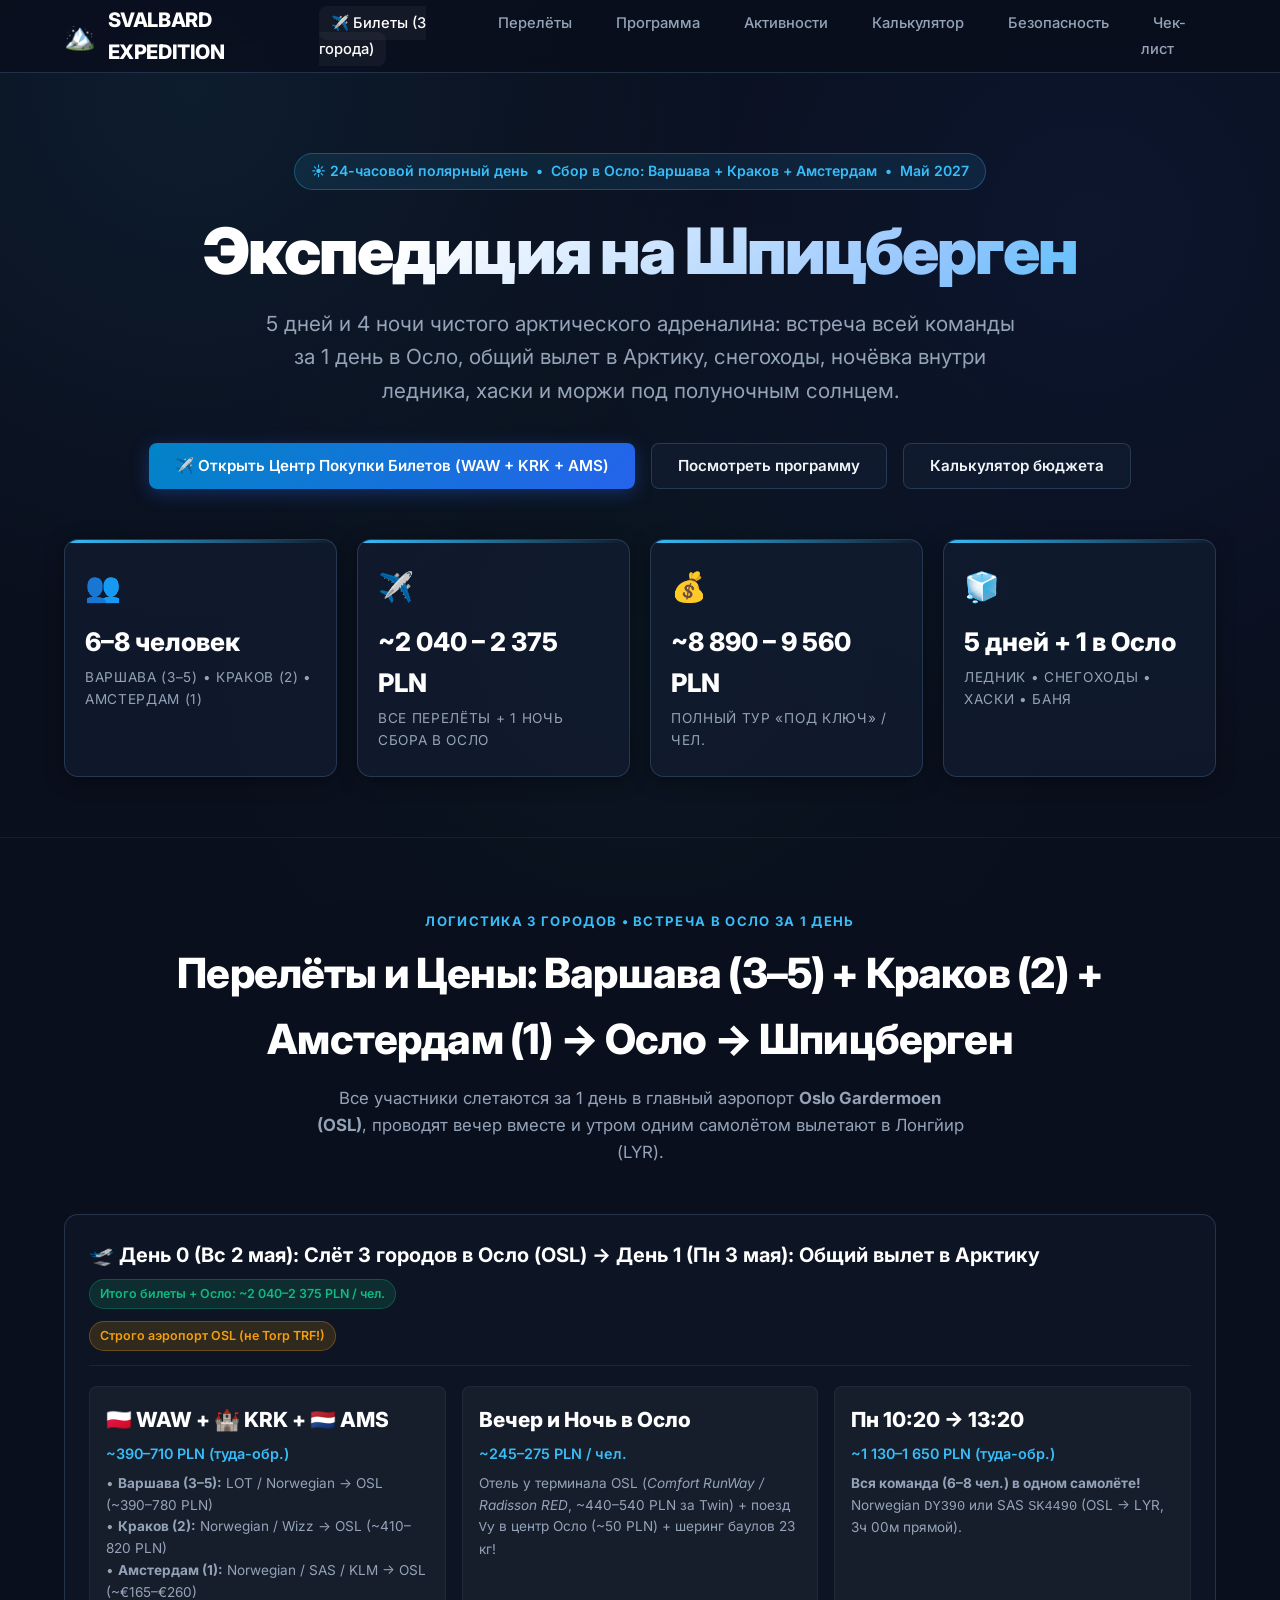
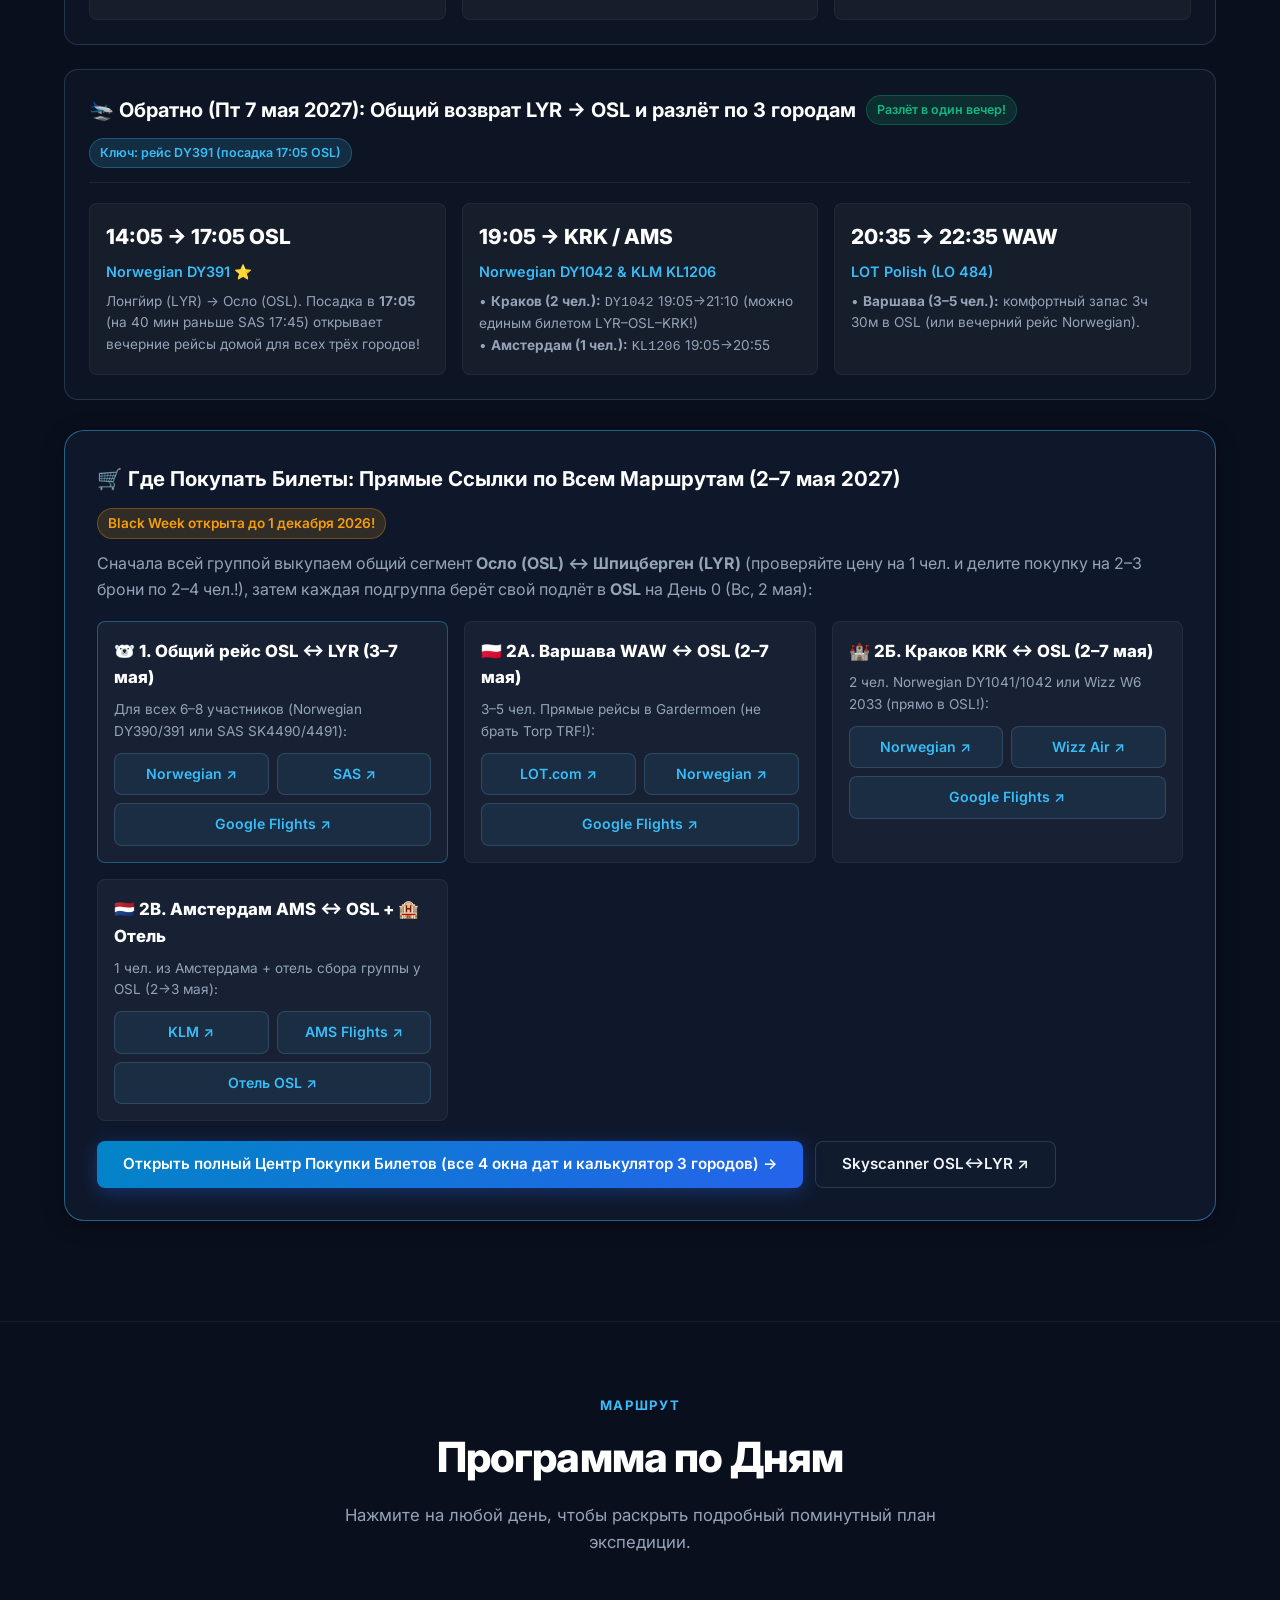
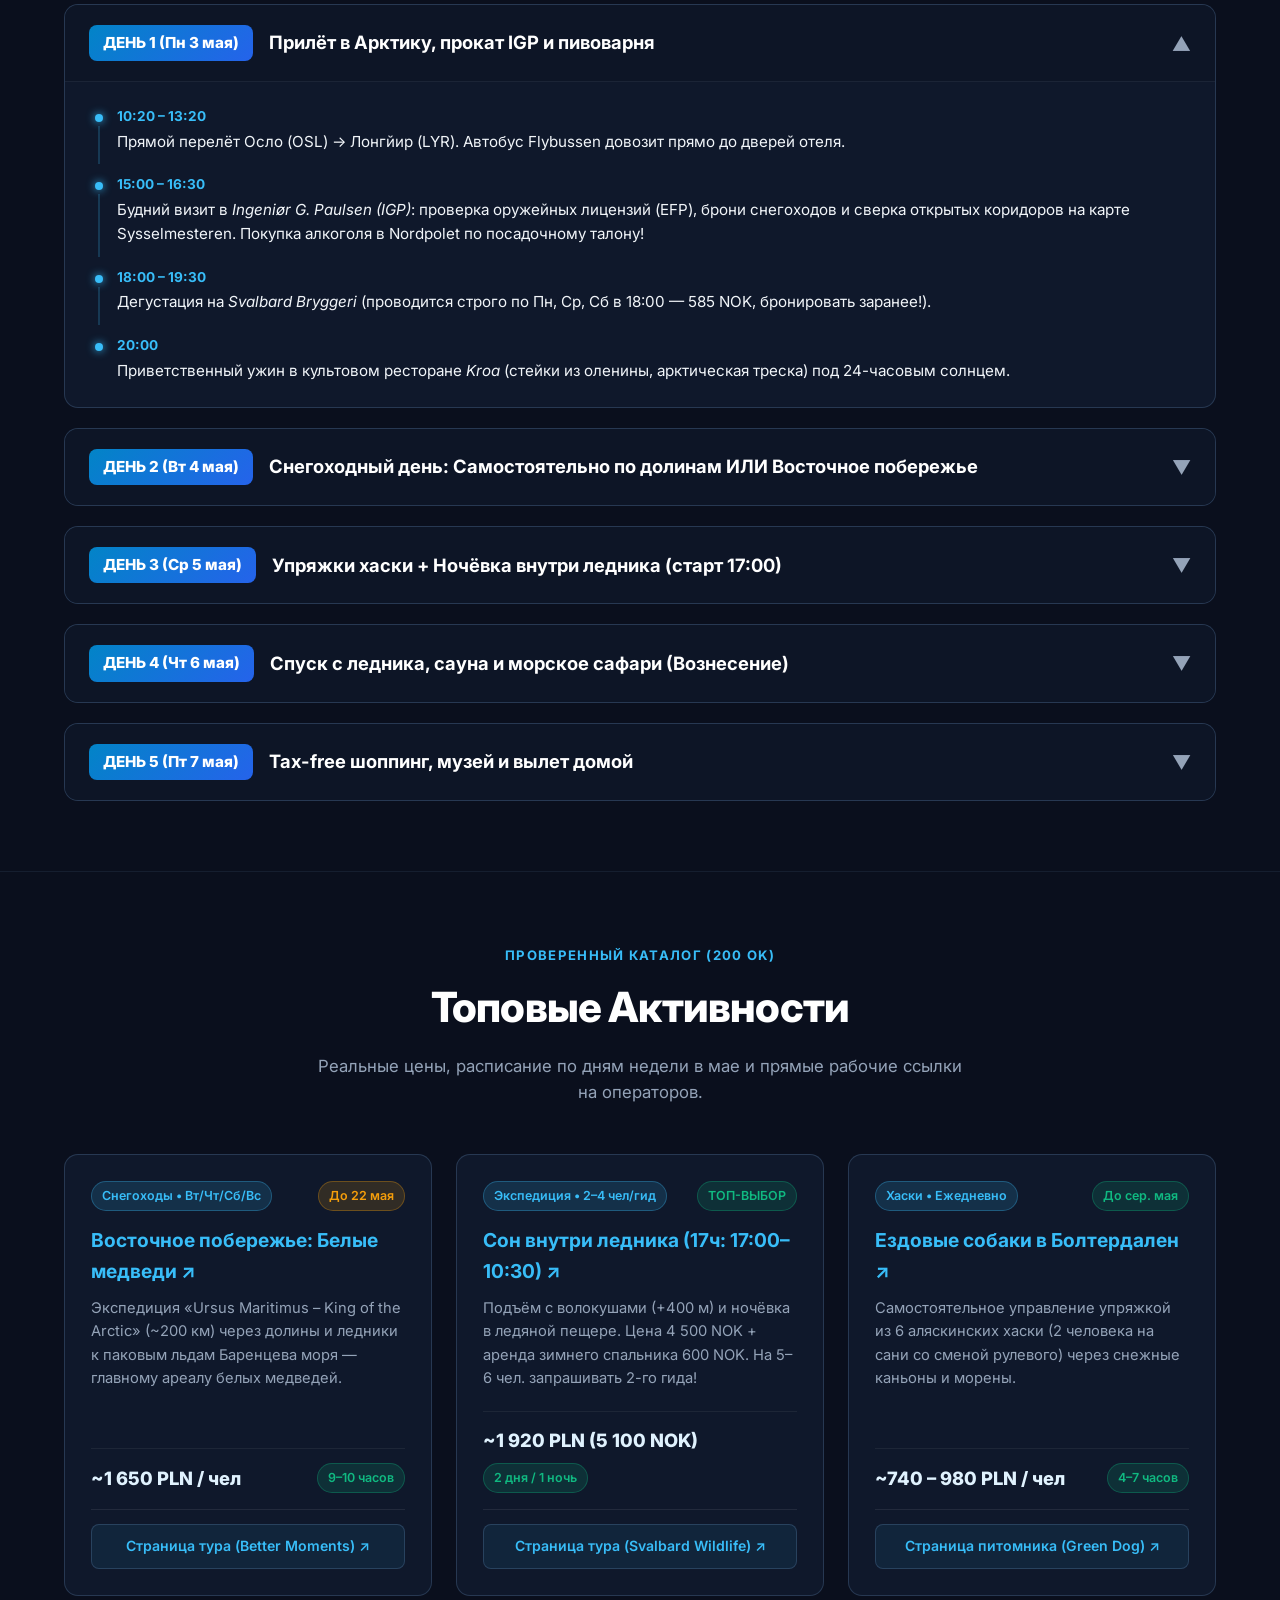
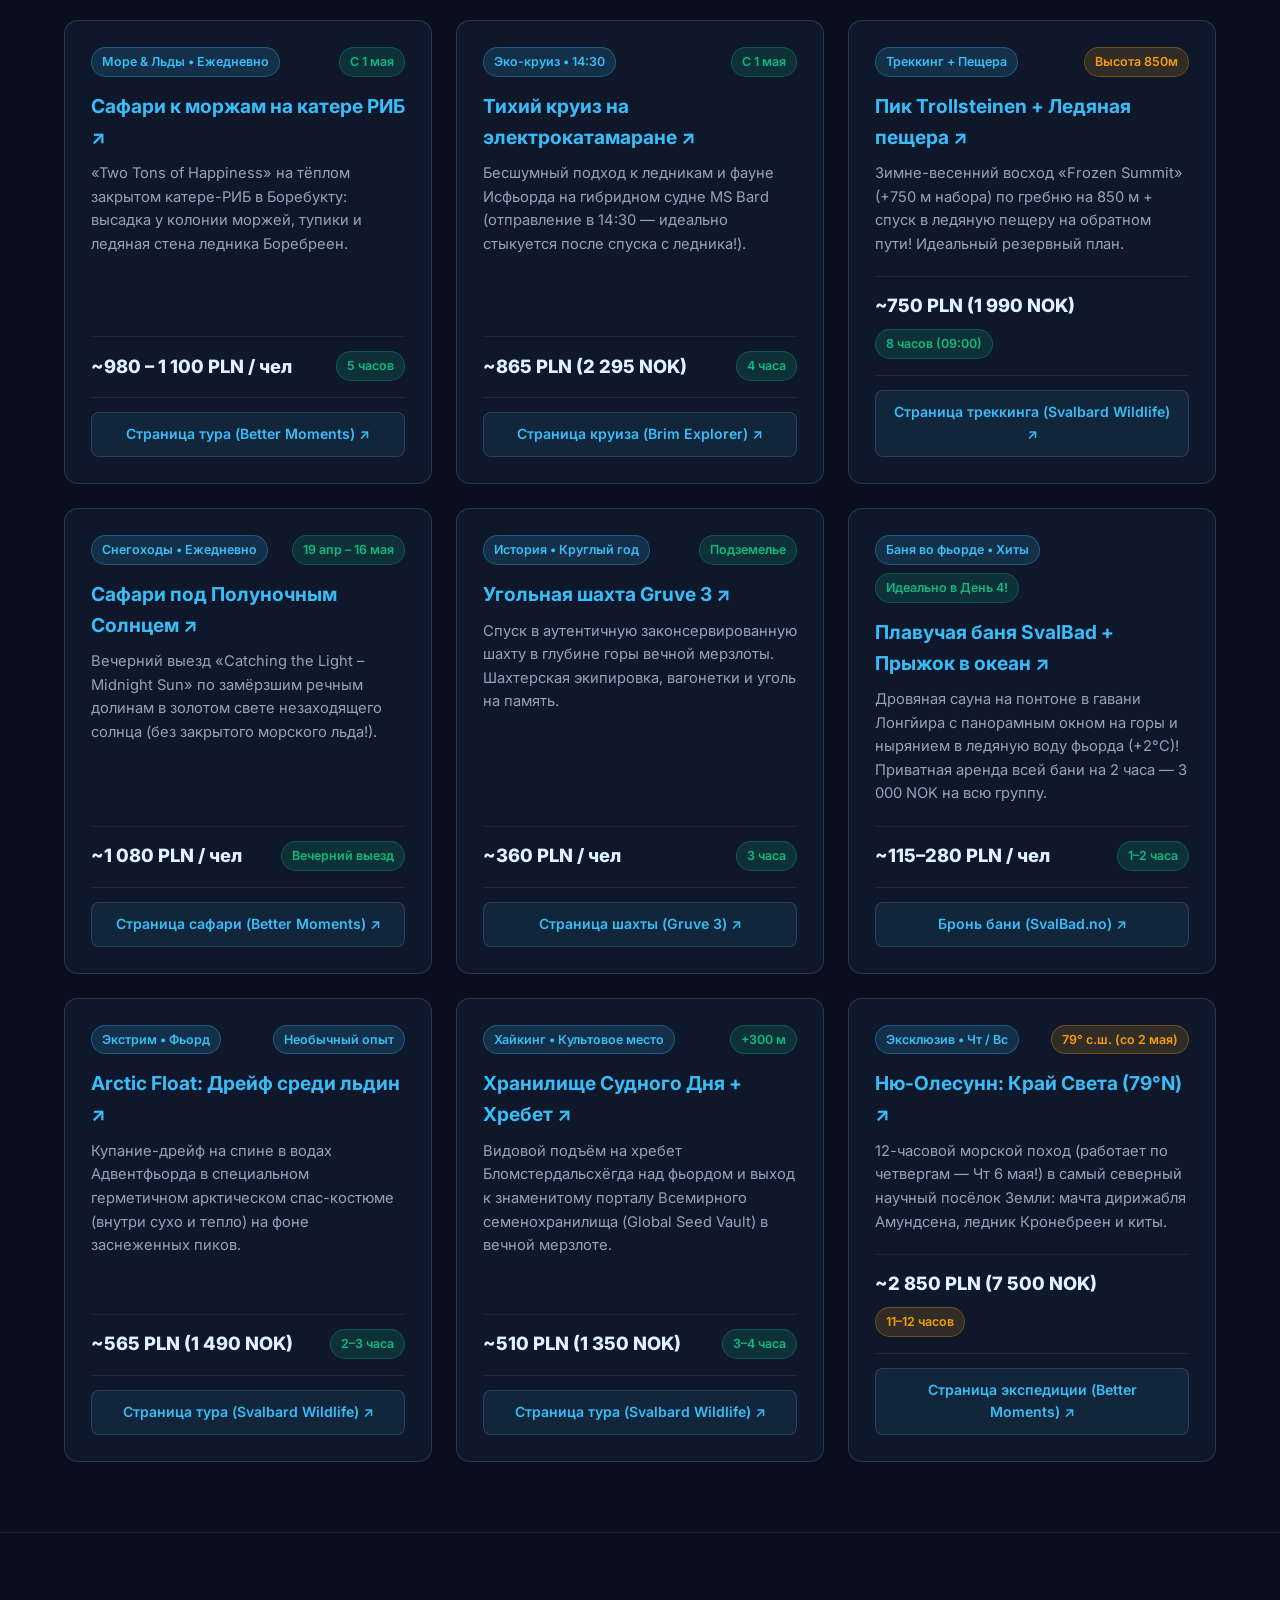
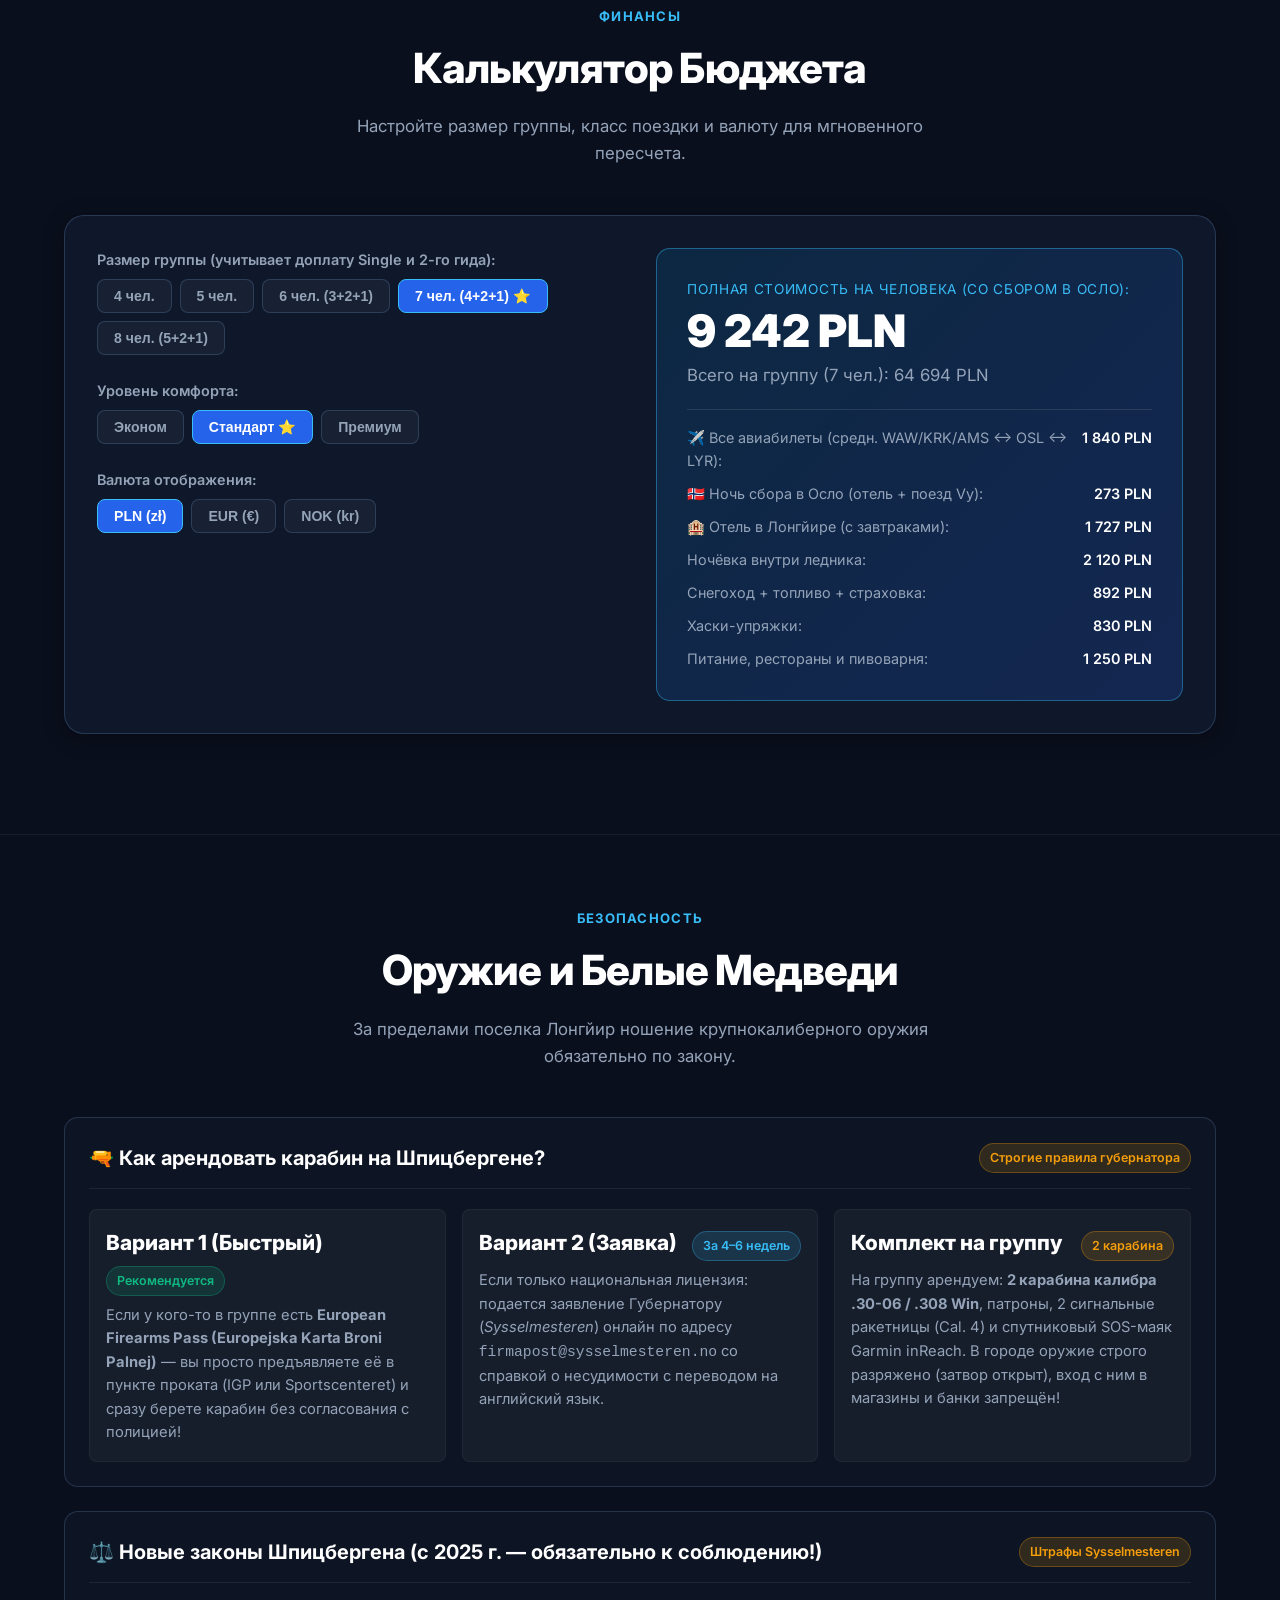
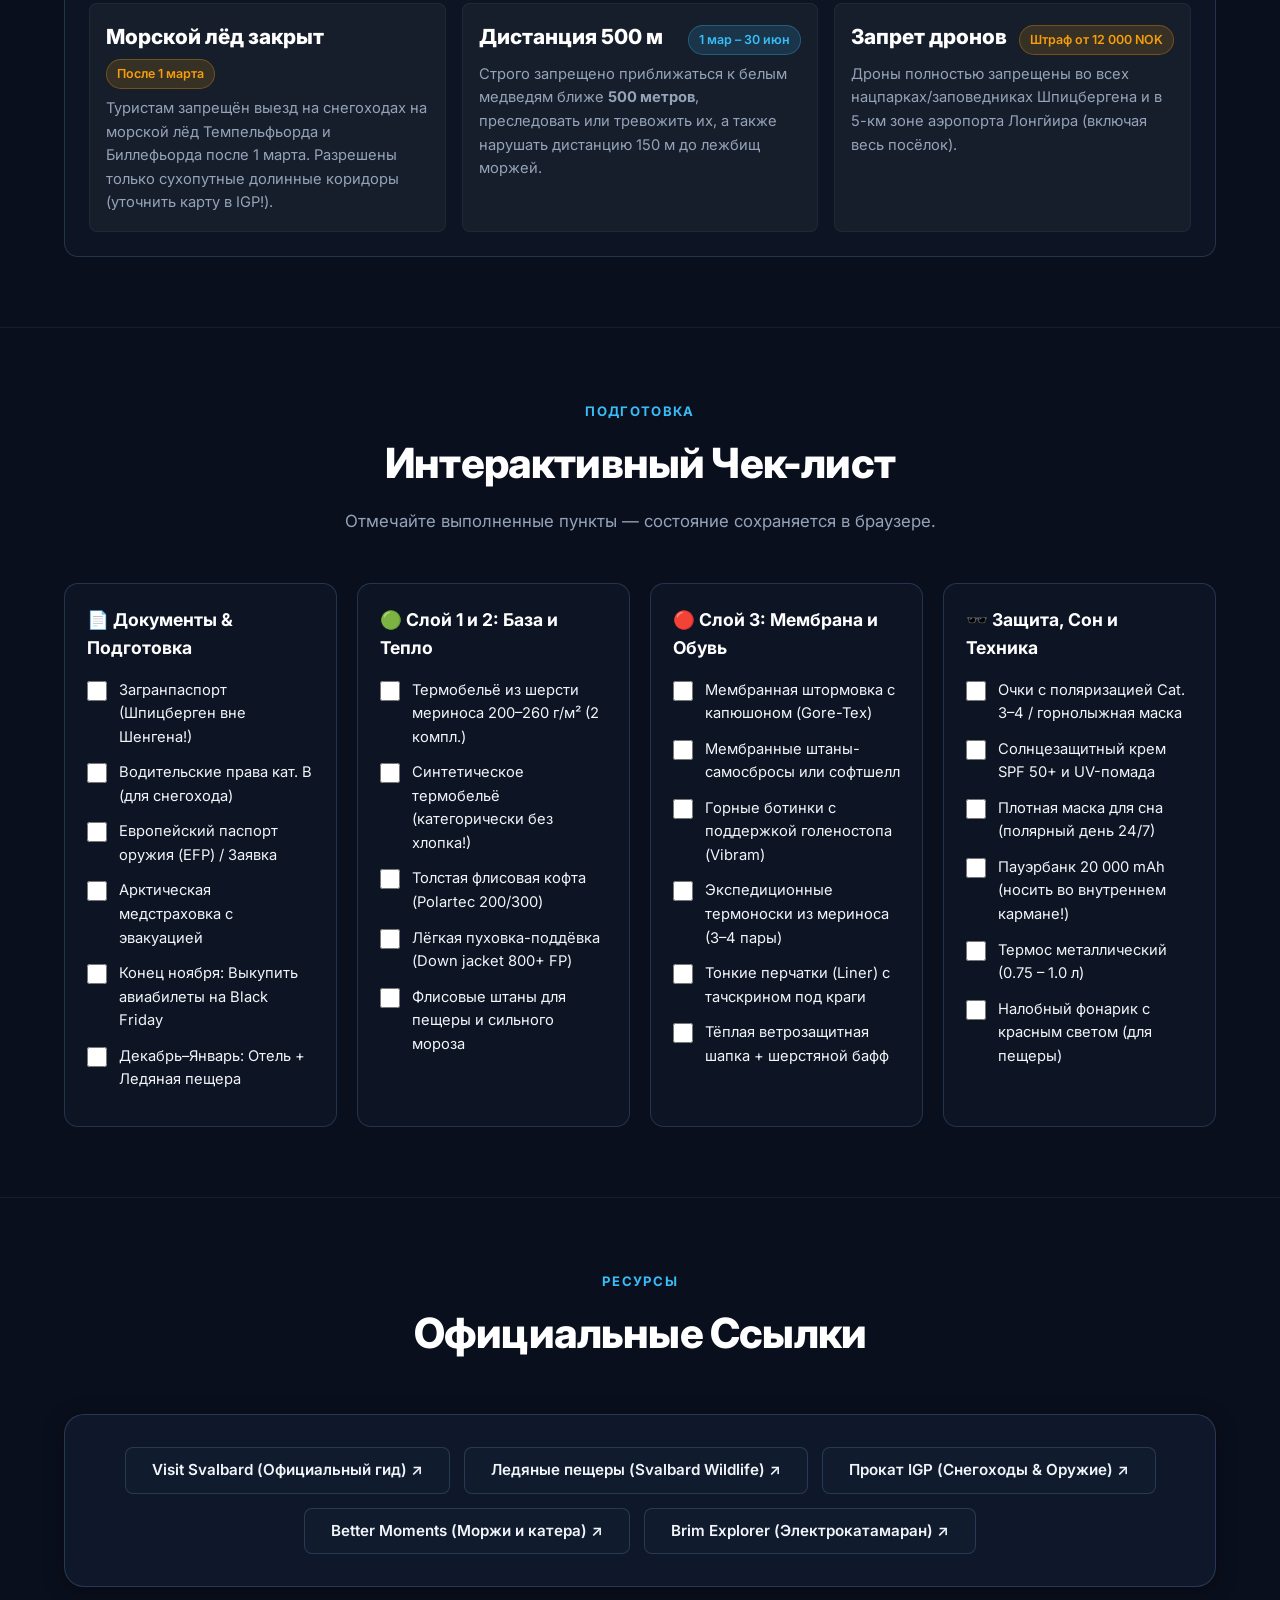
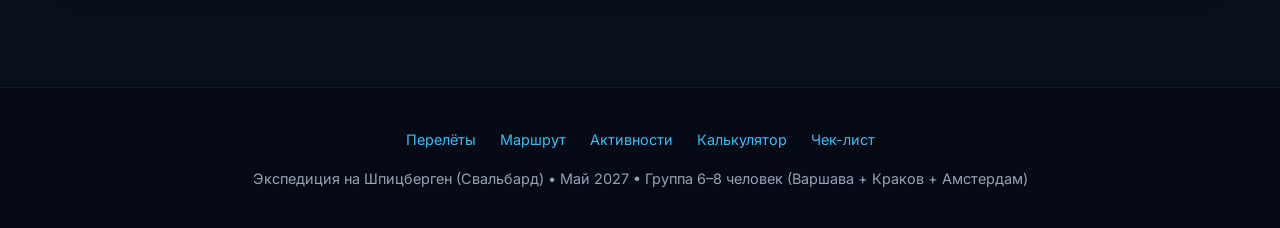
==== commit 88ea244d: "feat(mobile): improve responsive layout, touch targets, tables, and mobile nav" ====
--- a/index.html
+++ b/index.html
@@ -176,10 +176,10 @@
               <span class="flight-time" style="font-size: 1.05rem;">🐻‍❄️ 1. Общий рейс OSL ↔ LYR (3–7 мая)</span>
             </div>
             <div class="flight-airport" style="margin-bottom: 10px;">Для всех 6–8 участников (Norwegian DY390/391 или SAS SK4490/4491):</div>
-            <div style="display: flex; gap: 6px; flex-wrap: wrap;">
-              <a href="https://www.norwegian.com/en/low-fare-calendar/?D_City=OSL&A_City=LYR&TripType=2&D_Month=202705&R_Month=202705&CurrencyCode=NOK" target="_blank" rel="noopener" class="activity-btn" style="width: auto; flex: 1; padding: 8px 10px;">Norwegian ↗</a>
-              <a href="https://www.flysas.com/en/low-fare-calendar/" target="_blank" rel="noopener" class="activity-btn" style="width: auto; flex: 1; padding: 8px 10px;">SAS ↗</a>
-              <a href="https://www.google.com/travel/flights?q=Flights+from+OSL+to+LYR+on+2027-05-03+through+2027-05-07&curr=PLN" target="_blank" rel="noopener" class="activity-btn" style="width: auto; flex: 1; padding: 8px 10px;">Google Flights ↗</a>
+            <div class="buy-btn-row">
+              <a href="https://www.norwegian.com/en/low-fare-calendar/?D_City=OSL&A_City=LYR&TripType=2&D_Month=202705&R_Month=202705&CurrencyCode=NOK" target="_blank" rel="noopener" class="activity-btn">Norwegian ↗</a>
+              <a href="https://www.flysas.com/en/low-fare-calendar/" target="_blank" rel="noopener" class="activity-btn">SAS ↗</a>
+              <a href="https://www.google.com/travel/flights?q=Flights+from+OSL+to+LYR+on+2027-05-03+through+2027-05-07&curr=PLN" target="_blank" rel="noopener" class="activity-btn">Google Flights ↗</a>
             </div>
           </div>
 
@@ -189,10 +189,10 @@
               <span class="flight-time" style="font-size: 1.05rem;">🇵🇱 2А. Варшава WAW ↔ OSL (2–7 мая)</span>
             </div>
             <div class="flight-airport" style="margin-bottom: 10px;">3–5 чел. Прямые рейсы в Gardermoen (не брать Torp TRF!):</div>
-            <div style="display: flex; gap: 6px; flex-wrap: wrap;">
-              <a href="https://www.lot.com/pl/pl" target="_blank" rel="noopener" class="activity-btn" style="width: auto; flex: 1; padding: 8px 10px;">LOT.com ↗</a>
-              <a href="https://www.norwegian.com/pl/kalendarz-niskich-cen/?D_City=WAW&A_City=OSL&TripType=2&D_Month=202705&R_Month=202705&CurrencyCode=PLN" target="_blank" rel="noopener" class="activity-btn" style="width: auto; flex: 1; padding: 8px 10px;">Norwegian ↗</a>
-              <a href="https://www.google.com/travel/flights?q=Nonstop+flights+from+WAW+to+OSL+on+2027-05-02+through+2027-05-07&curr=PLN" target="_blank" rel="noopener" class="activity-btn" style="width: auto; flex: 1; padding: 8px 10px;">Google Flights ↗</a>
+            <div class="buy-btn-row">
+              <a href="https://www.lot.com/pl/pl" target="_blank" rel="noopener" class="activity-btn">LOT.com ↗</a>
+              <a href="https://www.norwegian.com/pl/kalendarz-niskich-cen/?D_City=WAW&A_City=OSL&TripType=2&D_Month=202705&R_Month=202705&CurrencyCode=PLN" target="_blank" rel="noopener" class="activity-btn">Norwegian ↗</a>
+              <a href="https://www.google.com/travel/flights?q=Nonstop+flights+from+WAW+to+OSL+on+2027-05-02+through+2027-05-07&curr=PLN" target="_blank" rel="noopener" class="activity-btn">Google Flights ↗</a>
             </div>
           </div>
 
@@ -202,10 +202,10 @@
               <span class="flight-time" style="font-size: 1.05rem;">🏰 2Б. Краков KRK ↔ OSL (2–7 мая)</span>
             </div>
             <div class="flight-airport" style="margin-bottom: 10px;">2 чел. Norwegian DY1041/1042 или Wizz W6 2033 (прямо в OSL!):</div>
-            <div style="display: flex; gap: 6px; flex-wrap: wrap;">
-              <a href="https://www.norwegian.com/pl/kalendarz-niskich-cen/?D_City=KRK&A_City=OSL&TripType=2&D_Month=202705&R_Month=202705&CurrencyCode=PLN" target="_blank" rel="noopener" class="activity-btn" style="width: auto; flex: 1; padding: 8px 10px;">Norwegian ↗</a>
-              <a href="https://www.wizzair.com/pl-pl" target="_blank" rel="noopener" class="activity-btn" style="width: auto; flex: 1; padding: 8px 10px;">Wizz Air ↗</a>
-              <a href="https://www.google.com/travel/flights?q=Nonstop+flights+from+KRK+to+OSL+on+2027-05-02+through+2027-05-07&curr=PLN" target="_blank" rel="noopener" class="activity-btn" style="width: auto; flex: 1; padding: 8px 10px;">Google Flights ↗</a>
+            <div class="buy-btn-row">
+              <a href="https://www.norwegian.com/pl/kalendarz-niskich-cen/?D_City=KRK&A_City=OSL&TripType=2&D_Month=202705&R_Month=202705&CurrencyCode=PLN" target="_blank" rel="noopener" class="activity-btn">Norwegian ↗</a>
+              <a href="https://www.wizzair.com/pl-pl" target="_blank" rel="noopener" class="activity-btn">Wizz Air ↗</a>
+              <a href="https://www.google.com/travel/flights?q=Nonstop+flights+from+KRK+to+OSL+on+2027-05-02+through+2027-05-07&curr=PLN" target="_blank" rel="noopener" class="activity-btn">Google Flights ↗</a>
             </div>
           </div>
 
@@ -215,10 +215,10 @@
               <span class="flight-time" style="font-size: 1.05rem;">🇳🇱 2В. Амстердам AMS ↔ OSL + 🏨 Отель</span>
             </div>
             <div class="flight-airport" style="margin-bottom: 10px;">1 чел. из Амстердама + отель сбора группы у OSL (2→3 мая):</div>
-            <div style="display: flex; gap: 6px; flex-wrap: wrap;">
-              <a href="https://www.klm.nl/en" target="_blank" rel="noopener" class="activity-btn" style="width: auto; flex: 1; padding: 8px 10px;">KLM ↗</a>
-              <a href="https://www.google.com/travel/flights?q=Nonstop+flights+from+AMS+to+OSL+on+2027-05-02+through+2027-05-07&curr=EUR" target="_blank" rel="noopener" class="activity-btn" style="width: auto; flex: 1; padding: 8px 10px;">AMS Flights ↗</a>
-              <a href="https://www.booking.com/searchresults.html?ss=Oslo+Airport+Gardermoen&checkin=2027-05-02&checkout=2027-05-03" target="_blank" rel="noopener" class="activity-btn" style="width: auto; flex: 1; padding: 8px 10px;">Отель OSL ↗</a>
+            <div class="buy-btn-row">
+              <a href="https://www.klm.nl/en" target="_blank" rel="noopener" class="activity-btn">KLM ↗</a>
+              <a href="https://www.google.com/travel/flights?q=Nonstop+flights+from+AMS+to+OSL+on+2027-05-02+through+2027-05-07&curr=EUR" target="_blank" rel="noopener" class="activity-btn">AMS Flights ↗</a>
+              <a href="https://www.booking.com/searchresults.html?ss=Oslo+Airport+Gardermoen&checkin=2027-05-02&checkout=2027-05-03" target="_blank" rel="noopener" class="activity-btn">Отель OSL ↗</a>
             </div>
           </div>
         </div>
@@ -983,7 +983,7 @@
         <a href="#calculator">Калькулятор</a>
         <a href="#checklist">Чек-лист</a>
       </div>
-      <p>Экспедиция на Шпицберген (Свальбард) • Май 2027 • Разработано для горной группы 5–6 человек</p>
+      <p>Экспедиция на Шпицберген (Свальбард) • Май 2027 • Группа 6–8 человек (Варшава + Краков + Амстердам)</p>
     </div>
   </footer>
 
--- a/styles.css
+++ b/styles.css
@@ -27,6 +27,13 @@
   --font-sans: 'Inter', -apple-system, BlinkMacSystemFont, 'Segoe UI', Roboto, Helvetica, Arial, sans-serif;
 }
 
+html {
+  scroll-behavior: smooth;
+  scroll-padding-top: 84px;
+  overflow-x: hidden;
+  -webkit-text-size-adjust: 100%;
+}
+
 * {
   box-sizing: border-box;
   margin: 0;
@@ -135,7 +142,9 @@
 .hero-badge {
   display: inline-flex;
   align-items: center;
-  gap: 8px;
+  justify-content: center;
+  flex-wrap: wrap;
+  gap: 6px 8px;
   padding: 6px 16px;
   border-radius: var(--radius-full);
   background: rgba(56, 189, 248, 0.1);
@@ -144,6 +153,8 @@
   font-size: 0.88rem;
   font-weight: 600;
   margin-bottom: 24px;
+  max-width: 100%;
+  text-align: center;
 }
 
 .hero h1 {
@@ -176,6 +187,8 @@
 .btn {
   display: inline-flex;
   align-items: center;
+  justify-content: center;
+  text-align: center;
   gap: 10px;
   padding: 12px 26px;
   font-size: 0.95rem;
@@ -184,6 +197,7 @@
   cursor: pointer;
   transition: all 0.25s cubic-bezier(0.16, 1, 0.3, 1);
   border: none;
+  line-height: 1.35;
 }
 
 .btn-primary {
@@ -215,7 +229,7 @@
 /* KPI Grid */
 .kpi-grid {
   display: grid;
-  grid-template-columns: repeat(auto-fit, minmax(220px, 1fr));
+  grid-template-columns: repeat(auto-fit, minmax(min(100%, 220px), 1fr));
   gap: 20px;
   margin-top: 30px;
 }
@@ -347,7 +361,8 @@
   color: #fff;
   display: flex;
   align-items: center;
-  gap: 10px;
+  flex-wrap: wrap;
+  gap: 8px 10px;
 }
 
 .badge {
@@ -378,7 +393,7 @@
 
 .flight-legs {
   display: grid;
-  grid-template-columns: repeat(auto-fit, minmax(280px, 1fr));
+  grid-template-columns: repeat(auto-fit, minmax(min(100%, 260px), 1fr));
   gap: 16px;
 }
 
@@ -387,12 +402,15 @@
   border: 1px solid rgba(255, 255, 255, 0.05);
   padding: 16px;
   border-radius: var(--radius-sm);
+  min-width: 0;
 }
 
 .flight-time-row {
   display: flex;
   justify-content: space-between;
   align-items: baseline;
+  flex-wrap: wrap;
+  gap: 6px 10px;
   margin-bottom: 8px;
 }
 
@@ -534,7 +552,7 @@
 /* Activities Grid */
 .activities-grid {
   display: grid;
-  grid-template-columns: repeat(auto-fit, minmax(320px, 1fr));
+  grid-template-columns: repeat(auto-fit, minmax(min(100%, 300px), 1fr));
   gap: 24px;
 }
 
@@ -547,6 +565,7 @@
   flex-direction: column;
   justify-content: space-between;
   transition: transform 0.25s ease, border-color 0.25s ease;
+  min-width: 0;
 }
 
 .activity-card:hover {
@@ -557,6 +576,9 @@
 .activity-badge-row {
   display: flex;
   justify-content: space-between;
+  align-items: center;
+  flex-wrap: wrap;
+  gap: 8px;
   margin-bottom: 14px;
 }
 
@@ -580,6 +602,8 @@
   display: flex;
   justify-content: space-between;
   align-items: center;
+  flex-wrap: wrap;
+  gap: 8px;
 }
 
 .activity-price {
@@ -687,7 +711,7 @@
 }
 
 .calc-total-value {
-  font-size: 2.8rem;
+  font-size: clamp(2rem, 6vw, 2.8rem);
   font-weight: 900;
   color: #fff;
   line-height: 1.1;
@@ -695,7 +719,7 @@
 }
 
 .calc-subtotal-value {
-  font-size: 1.1rem;
+  font-size: 1.05rem;
   color: var(--text-muted);
   margin-bottom: 20px;
 }
@@ -712,6 +736,8 @@
 .calc-breakdown-item {
   display: flex;
   justify-content: space-between;
+  align-items: baseline;
+  gap: 12px;
   font-size: 0.9rem;
   color: var(--text-muted);
 }
@@ -719,12 +745,14 @@
 .calc-breakdown-item span:last-child {
   font-weight: 600;
   color: #fff;
+  white-space: nowrap;
+  flex-shrink: 0;
 }
 
 /* Checklist Section */
 .checklist-grid {
   display: grid;
-  grid-template-columns: repeat(auto-fit, minmax(280px, 1fr));
+  grid-template-columns: repeat(auto-fit, minmax(min(100%, 260px), 1fr));
   gap: 20px;
 }
 
@@ -755,9 +783,11 @@
 }
 
 .check-item input[type="checkbox"] {
-  width: 18px;
-  height: 18px;
-  margin-top: 3px;
+  width: 20px;
+  height: 20px;
+  min-width: 20px;
+  flex-shrink: 0;
+  margin-top: 2px;
   accent-color: var(--accent-cyan);
   cursor: pointer;
 }
@@ -792,28 +822,266 @@
 }
 
 /* Responsive */
-@media (max-width: 868px) {
+.buy-btn-row {
+  display: flex;
+  gap: 8px;
+  flex-wrap: wrap;
+}
+
+.buy-btn-row .activity-btn {
+  width: auto;
+  flex: 1 1 115px;
+  padding: 9px 10px;
+  min-height: 40px;
+}
+
+.mobile-scroll-hint {
+  display: none;
+  font-size: 0.78rem;
+  color: var(--accent-cyan);
+  margin-bottom: 8px;
+  text-align: right;
+  opacity: 0.9;
+}
+
+@media (max-width: 1024px) {
   .nav-menu {
     display: none;
     position: absolute;
     top: 72px;
     left: 0;
     width: 100%;
-    background: var(--bg-primary);
+    background: rgba(10, 15, 29, 0.98);
+    backdrop-filter: blur(18px);
     flex-direction: column;
-    padding: 20px;
-    border-bottom: 1px solid var(--border-glass);
+    gap: 6px;
+    padding: 14px 20px 20px;
+    border-bottom: 1px solid var(--border-accent);
+    box-shadow: 0 18px 40px rgba(0, 0, 0, 0.55);
   }
   
   .nav-menu.show {
     display: flex;
   }
+
+  .nav-link {
+    display: block;
+    padding: 12px 14px;
+    font-size: 1rem;
+    border-radius: var(--radius-sm);
+  }
   
   .nav-btn-mobile {
-    display: block;
+    display: inline-flex;
+    align-items: center;
+    justify-content: center;
+    min-width: 44px;
+    min-height: 44px;
   }
   
   .calc-container {
     grid-template-columns: 1fr;
-  }
-}
+    gap: 24px;
+  }
+}
+
+@media (max-width: 768px) {
+  body {
+    background-attachment: scroll;
+  }
+
+  .container {
+    padding: 0 16px;
+  }
+
+  .nav-container {
+    height: 64px;
+  }
+
+  .nav-menu {
+    top: 64px;
+  }
+
+  .brand-logo {
+    font-size: 1.05rem;
+    gap: 8px;
+  }
+
+  .brand-icon {
+    font-size: 1.35rem;
+  }
+
+  .hero {
+    padding: 44px 0 36px;
+  }
+
+  .hero h1 {
+    font-size: clamp(1.9rem, 7.5vw, 2.6rem);
+    margin-bottom: 14px;
+  }
+
+  .hero-badge {
+    font-size: 0.78rem;
+    padding: 6px 12px;
+    border-radius: var(--radius-md);
+    margin-bottom: 18px;
+  }
+
+  .hero-subtitle {
+    font-size: 0.98rem;
+    margin-bottom: 24px;
+  }
+
+  .hero-actions {
+    flex-direction: column;
+    align-items: stretch;
+    gap: 10px;
+    margin-bottom: 32px;
+  }
+
+  .hero-actions .btn {
+    width: 100%;
+    padding: 13px 18px;
+  }
+
+  section.section {
+    padding: 46px 0;
+  }
+
+  .section-header {
+    margin-bottom: 28px;
+  }
+
+  .section-title {
+    font-size: clamp(1.45rem, 6vw, 1.95rem);
+  }
+
+  .section-desc {
+    font-size: 0.95rem;
+  }
+
+  .glass-panel {
+    padding: 20px 16px;
+    border-radius: var(--radius-md);
+    margin-bottom: 20px;
+  }
+
+  .flight-route-card {
+    padding: 18px 14px;
+  }
+
+  .route-header {
+    margin-bottom: 14px;
+    padding-bottom: 12px;
+  }
+
+  .route-title {
+    font-size: 1.05rem;
+  }
+
+  .flight-time {
+    font-size: 1.12rem;
+  }
+
+  .kpi-grid {
+    grid-template-columns: repeat(2, minmax(0, 1fr));
+    gap: 12px;
+    margin-top: 20px;
+  }
+
+  .kpi-card {
+    padding: 16px 14px;
+  }
+
+  .kpi-icon {
+    font-size: 1.45rem;
+    margin-bottom: 8px;
+  }
+
+  .kpi-value {
+    font-size: 1.15rem;
+    line-height: 1.25;
+  }
+
+  .kpi-label {
+    font-size: 0.74rem;
+    letter-spacing: 0.03em;
+  }
+
+  .day-header {
+    padding: 16px;
+    gap: 12px;
+  }
+
+  .day-header-left {
+    flex-direction: column;
+    align-items: flex-start;
+    gap: 8px;
+  }
+
+  .day-number-badge {
+    font-size: 0.82rem;
+    padding: 4px 10px;
+  }
+
+  .day-title {
+    font-size: 1.02rem;
+    line-height: 1.35;
+  }
+
+  .day-body {
+    padding: 16px;
+  }
+
+  .timeline-step {
+    padding-left: 22px;
+  }
+
+  .activity-card {
+    padding: 18px 16px;
+  }
+
+  .activity-title {
+    font-size: 1.1rem;
+  }
+
+  .calc-result-box {
+    padding: 20px 16px;
+  }
+
+  .btn-toggle {
+    padding: 10px 13px;
+    font-size: 0.84rem;
+    min-height: 40px;
+  }
+
+  .checklist-group {
+    padding: 18px 16px;
+  }
+
+  .mobile-scroll-hint {
+    display: block;
+  }
+
+  footer.footer {
+    padding: 32px 0;
+  }
+
+  .footer-links {
+    gap: 14px 18px;
+  }
+}
+
+@media (max-width: 420px) {
+  .kpi-grid {
+    grid-template-columns: 1fr;
+  }
+
+  .buy-btn-row .activity-btn {
+    flex: 1 1 100%;
+  }
+
+  .calc-breakdown-item {
+    font-size: 0.84rem;
+  }
+}
